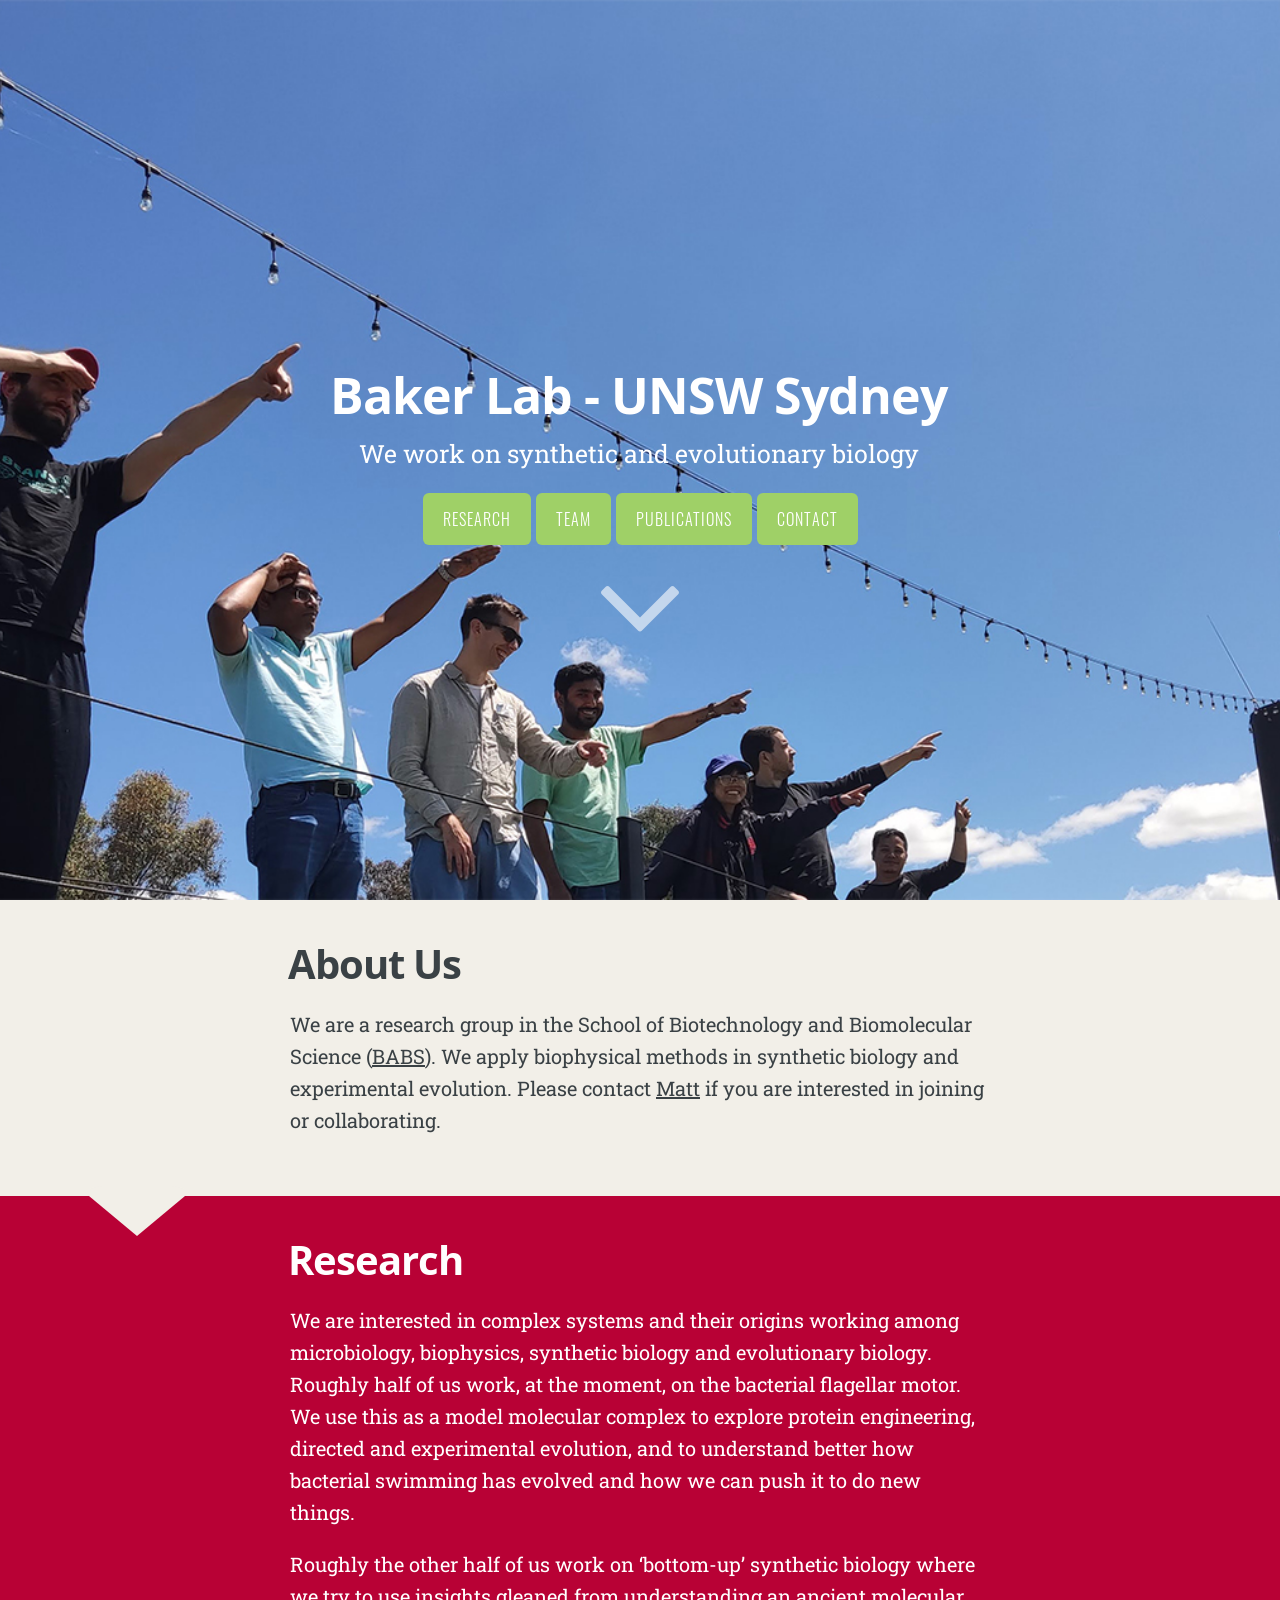
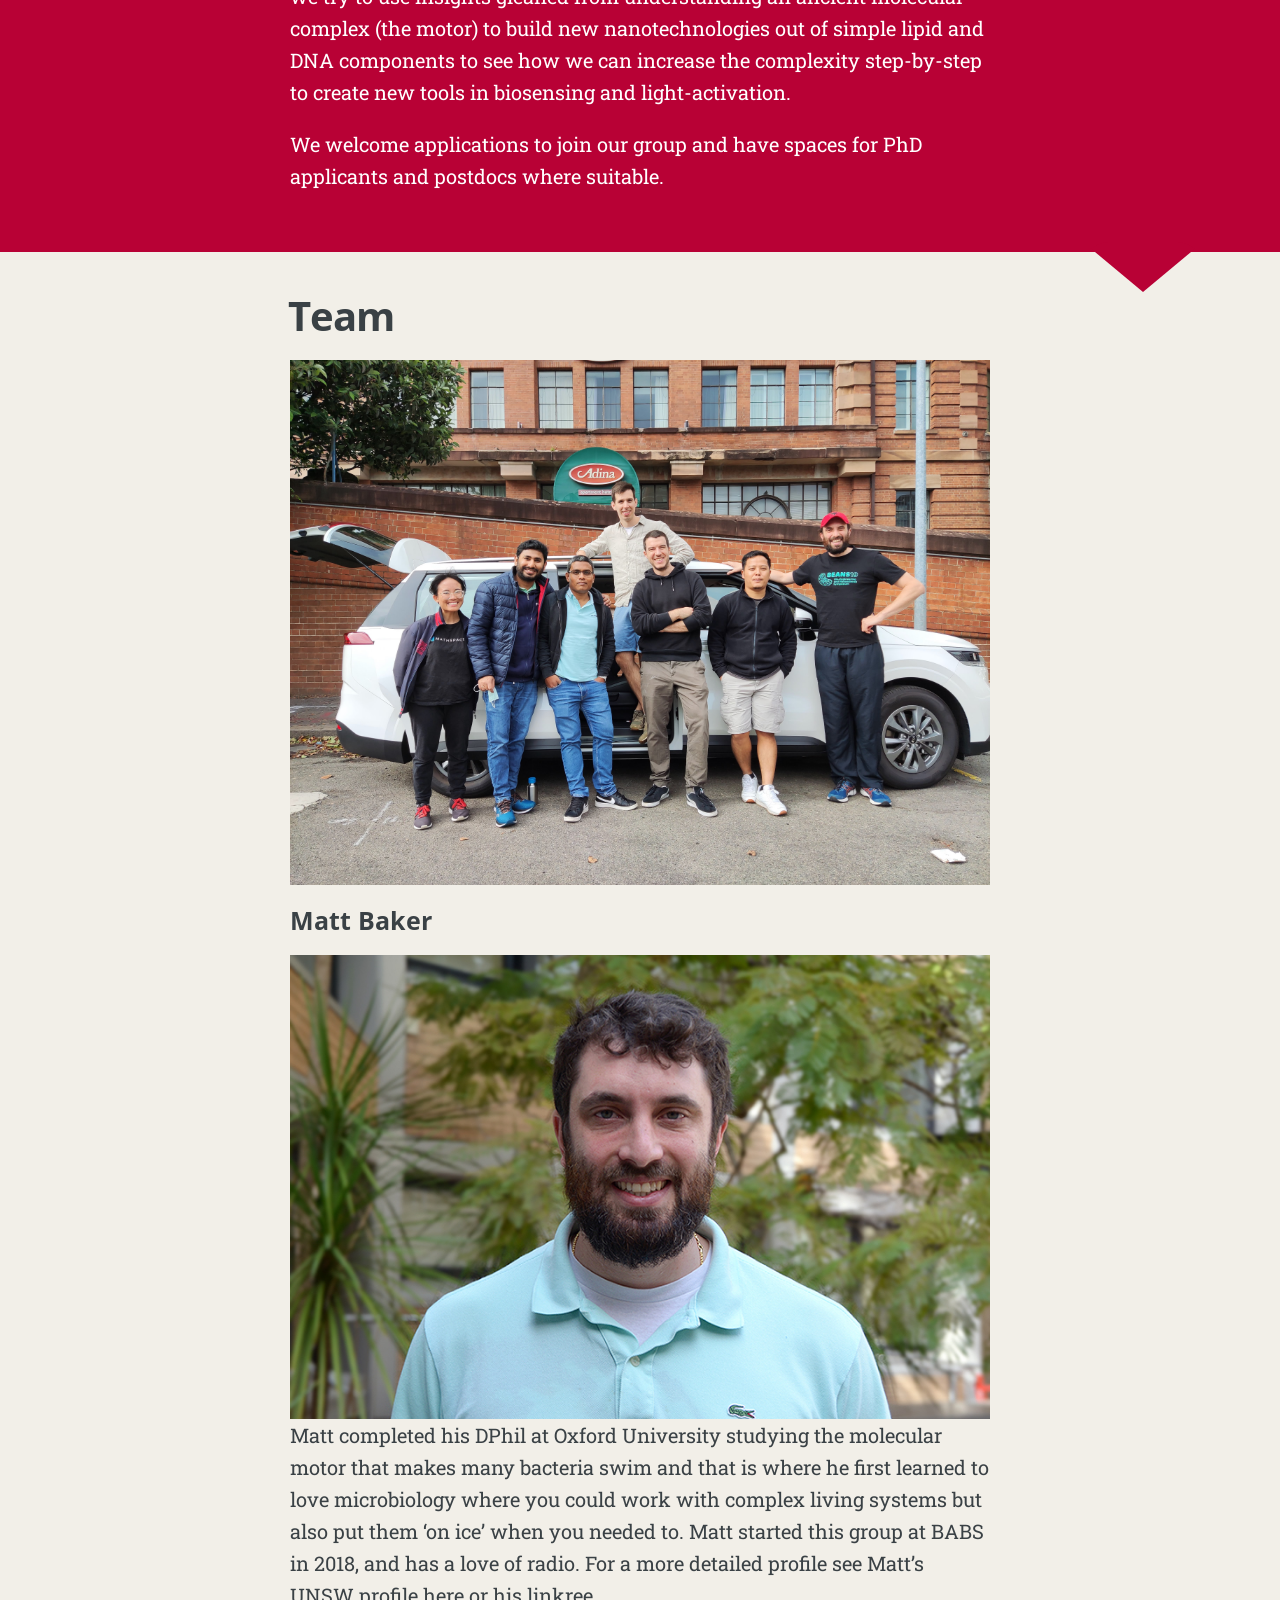
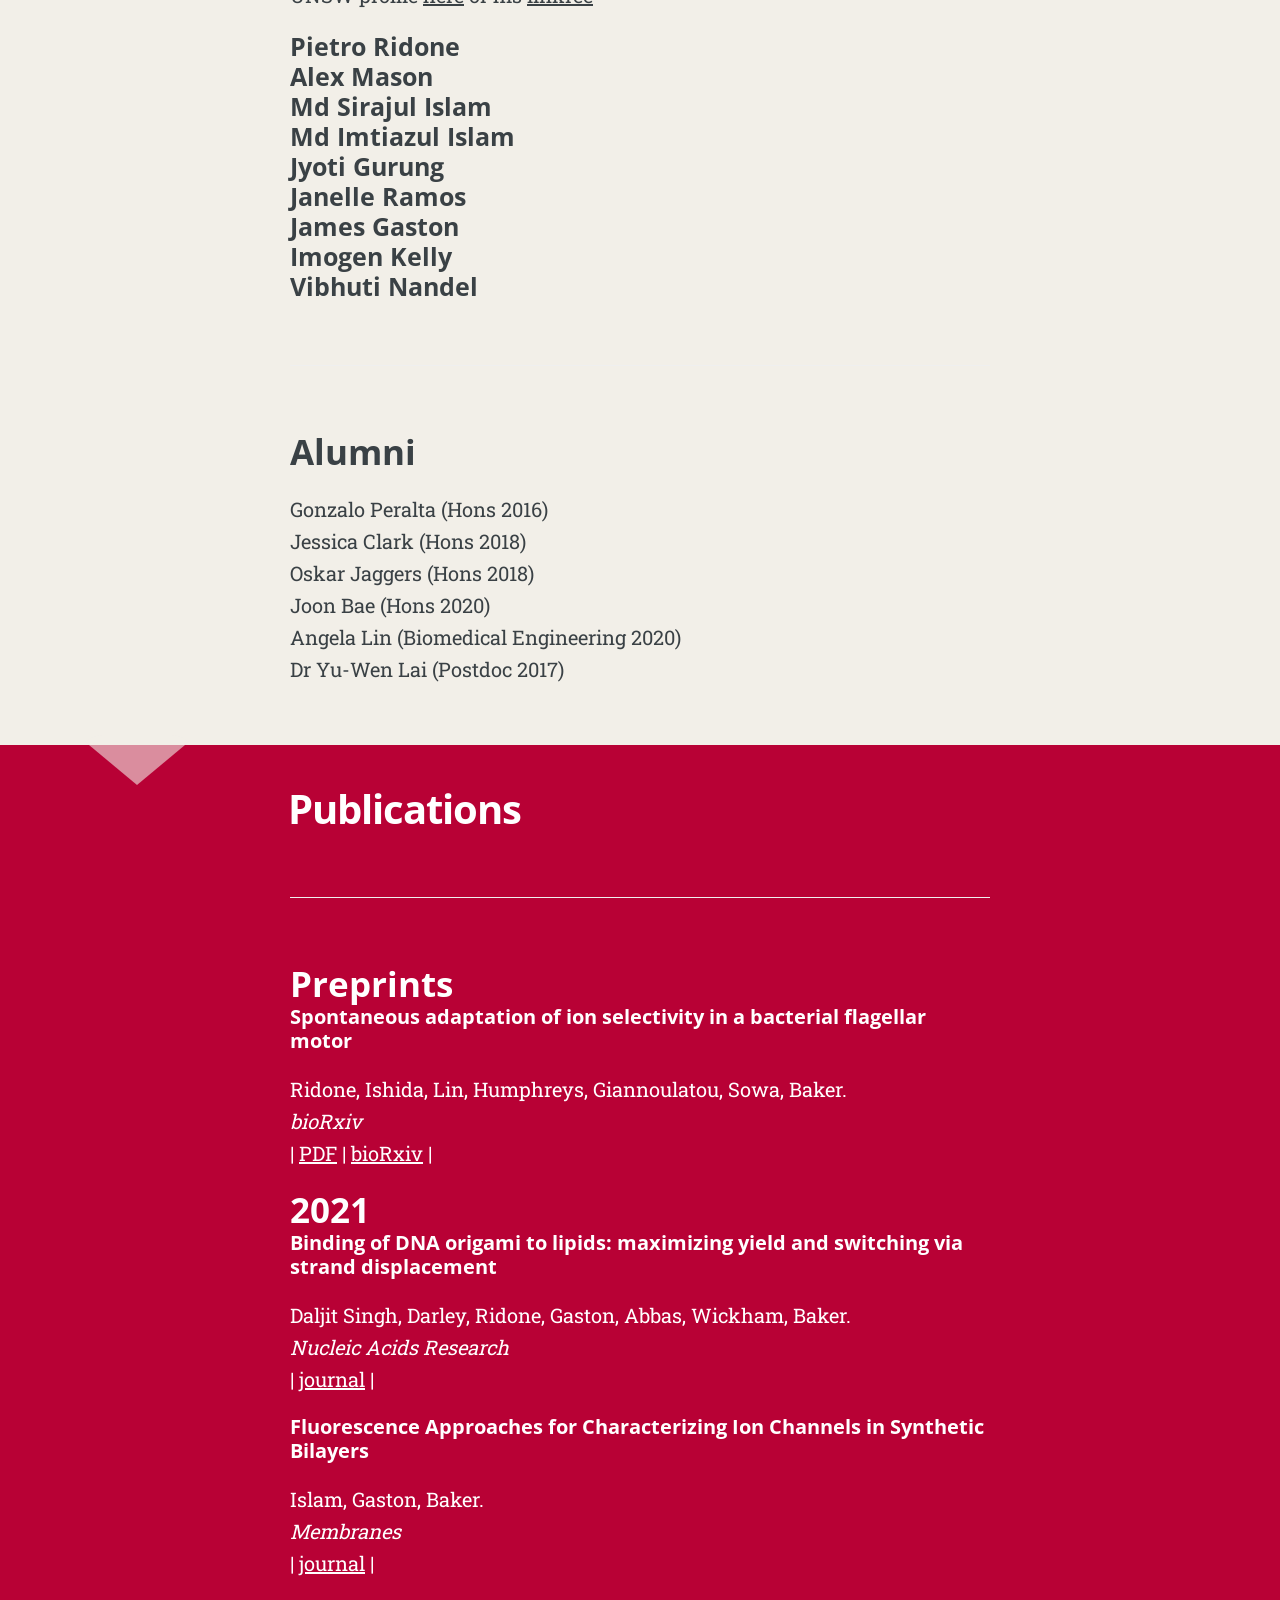
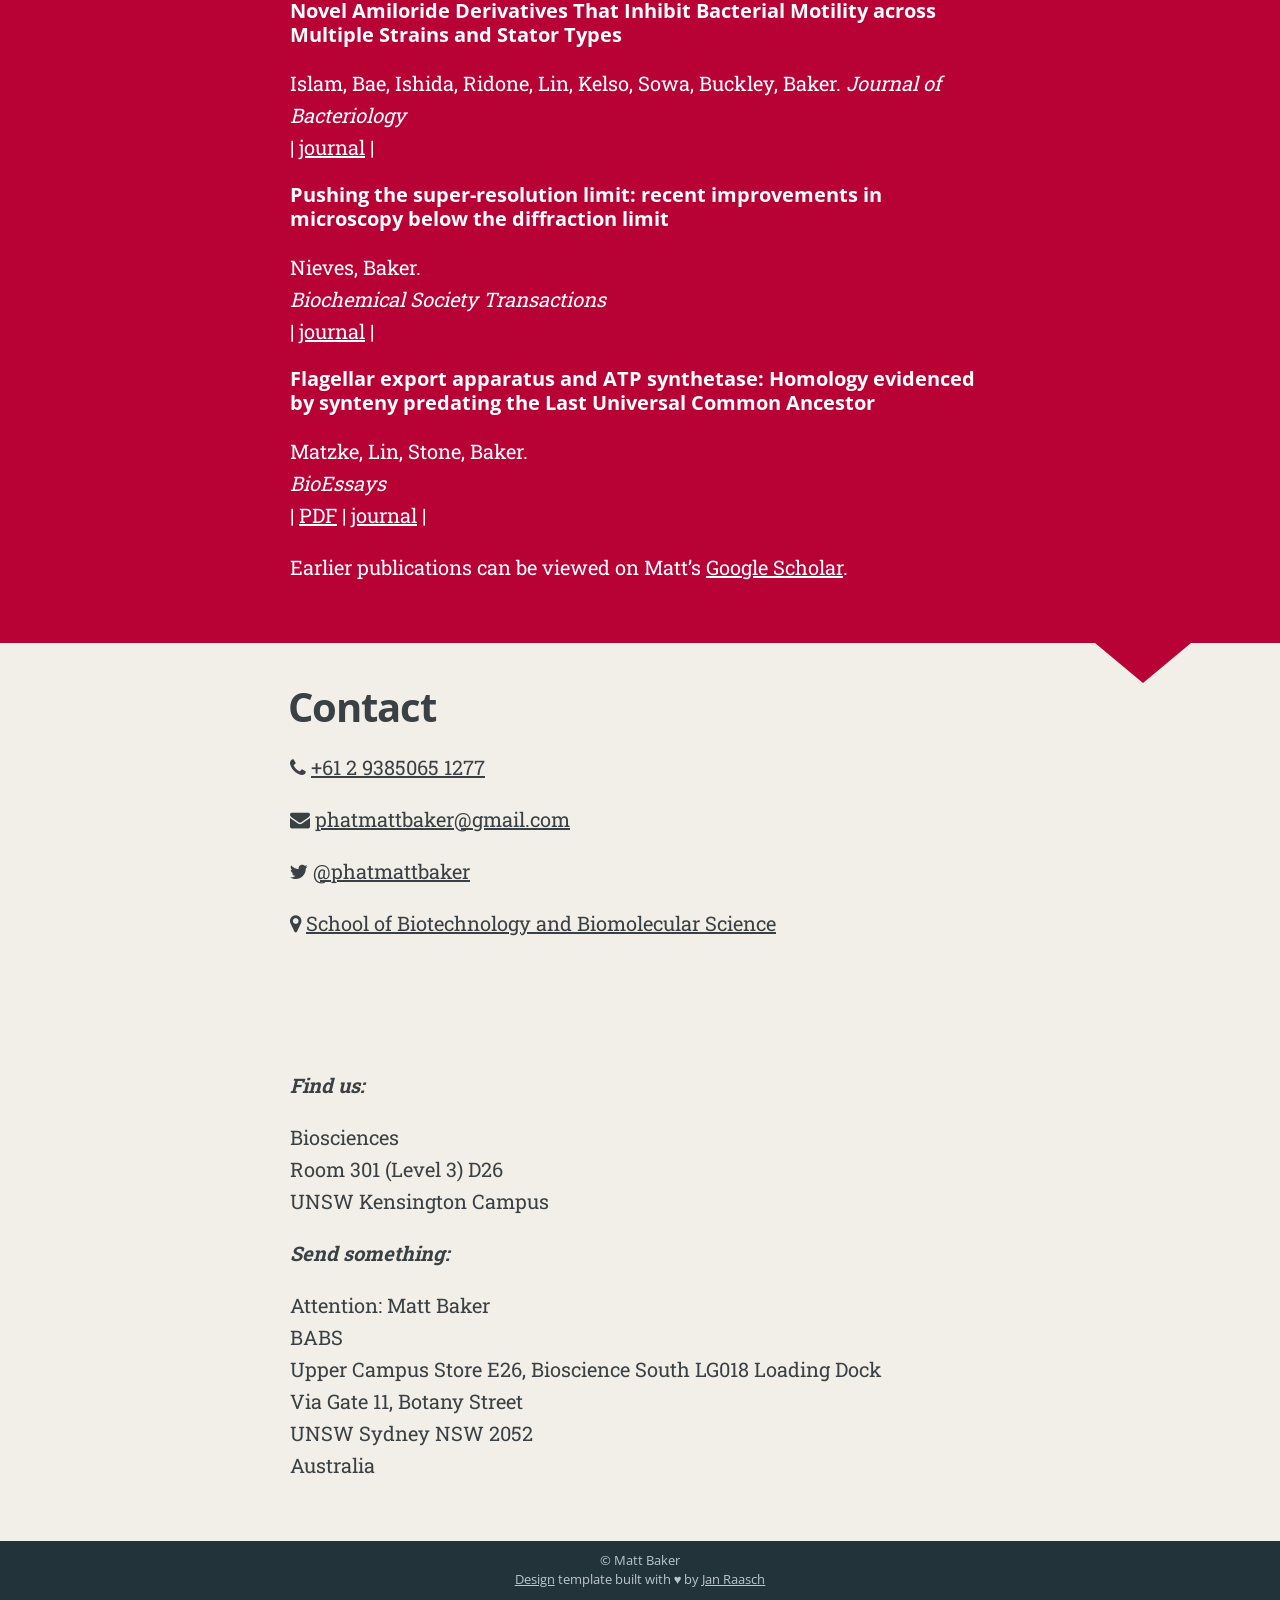
==== index.html @ 30b8bd54 "deploy: 18e038460f7541234cfef007697d7c9eba016253" ====
<!doctype html><html><meta http-equiv=content-type content="text/html" charset=utf-8>
<meta http-equiv=x-ua-compatible content="IE=edge,chrome=1">
<title>Baker Lab at UNSW - Synthetic and Evolutionary Biology</title>
<link rel="shortcut icon" href=https://bakerlabbabs.github.io/images/favicon.png type=image/png>
<meta name=description content="Baker Lab - UNSW">
<meta name=keywords content="flagellar motor synthetic biology evolution lipids DNA nanotechnology">
<meta name=referrer content="no-referrer-when-downgrade">
<meta name=HandheldFriendly content="True">
<meta name=MobileOptimized content="320">
<meta name=viewport content="width=device-width,initial-scale=1">
<link rel=stylesheet href=https://bakerlabbabs.github.io/css/screen.css>
<link rel=stylesheet href=https://bakerlabbabs.github.io/css/fonts.css type=text/css>
<link rel=stylesheet href=https://bakerlabbabs.github.io/fork-awesome/css/fork-awesome.min.css type=text/css>
<meta property="og:title" content>
<meta property="og:description" content="Baker Lab - UNSW">
<meta property="og:type" content="website">
<meta property="og:url" content="https://bakerlabbabs.github.io/"><meta property="og:image" content="https://bakerlabbabs.github.io/images/cover-image.jpg"><meta property="og:site_name" content="Baker Lab - Synthetic and Evolutionary Biology">
<meta name=twitter:card content="summary_large_image">
<meta name=twitter:image content="https://bakerlabbabs.github.io/images/cover-image.jpg">
<meta name=twitter:title content>
<meta name=twitter:description content="Baker Lab - UNSW">
<meta itemprop=name content>
<meta itemprop=description content="Baker Lab - UNSW">
<link rel=apple-touch-icon sizes=180x180 href=https://bakerlabbabs.github.io/images/apple-touch-icon.png>
<link rel=icon type=image/png sizes=32x32 href=https://bakerlabbabs.github.io/images/favicon-32x32.png>
<link rel=icon type=image/png sizes=16x16 href=https://bakerlabbabs.github.io/images/favicon-16x16.png>
<body>
<header id=site-head style=background-image:url(images/team_submarine.jpg)>
<div class=vertical>
<div id=site-head-content class=inner>
<h1 class=blog-title>Baker Lab - UNSW Sydney</h1>
<h2 class=blog-description>We work on synthetic and evolutionary biology</h2>
<a class="btn site-menu" data-title-anchor=research>Research</a>
<a class="btn site-menu" data-title-anchor=team>Team</a>
<a class="btn site-menu" data-title-anchor=publications>Publications</a>
<a class="btn site-menu" data-title-anchor=contact>Contact</a>
<i id=header-arrow class="fa fa-angle-down"></i>
</div>
</div>
</header>
<main class=content role=main>
<div class=fixed-nav>
</div>
<div class=post-holder>
<article id=about-us class="post first">
<header class=post-header>
<h2 class=post-title>About Us</h2>
</header>
<section class=post-content>
<p>We are a research group in the School of Biotechnology and Biomolecular Science (<a href=https://www.babs.unsw.edu.au/>BABS</a>). We apply biophysical methods in synthetic biology and experimental evolution. Please contact <a href=https://www.babs.unsw.edu.au/matthew-baker>Matt</a> if you are interested in joining or collaborating.</p>
</section>
</article>
<div class=post-after></div>
</div>
<div class=post-holder>
<article id=research class=post>
<header class=post-header>
<h2 class=post-title>Research</h2>
</header>
<section class=post-content>
<p>We are interested in complex systems and their origins working among microbiology, biophysics, synthetic biology and evolutionary biology. Roughly half of us work, at the moment, on the bacterial flagellar motor. We use this as a model molecular complex to explore protein engineering, directed and experimental evolution, and to understand better how bacterial swimming has evolved and how we can push it to do new things.</p>
<p>Roughly the other half of us work on &lsquo;bottom-up&rsquo; synthetic biology where we try to use insights gleaned from understanding an ancient molecular complex (the motor) to build new nanotechnologies out of simple lipid and DNA components to see how we can increase the complexity step-by-step to create new tools in biosensing and light-activation.</p>
<p>We welcome applications to join our group and have spaces for PhD applicants and postdocs where suitable.</p>
</section>
</article>
<div class=post-after></div>
</div>
<div class=post-holder>
<article id=team class=post>
<header class=post-header>
<h2 class=post-title>Team</h2>
</header>
<section class=post-content>
<p><img src=images/teamCar.jpg alt="Baker Lab"></p>
<h5 id=matt-baker>Matt Baker</h5>
<p><img src=images/MattWide.jpg alt=MattHead>
Matt completed his DPhil at Oxford University studying the molecular motor that makes many bacteria swim and that is where he first learned to love microbiology where you could work with complex living systems but also put them &lsquo;on ice&rsquo; when you needed to. Matt started this group at BABS in 2018, and has a love of radio. For a more detailed profile see Matt&rsquo;s UNSW profile <a href=https://research.unsw.edu.au/projects/baker-lab-force-generation-and-sensing-biology>here</a> or his <a href=http://linktr.ee/phatmattbaker>linkree</a></p>
<h5 id=pietro-ridone>Pietro Ridone</h5>
<h5 id=alex-mason>Alex Mason</h5>
<h5 id=md-sirajul-islam>Md Sirajul Islam</h5>
<h5 id=md-imtiazul-islam>Md Imtiazul Islam</h5>
<h5 id=jyoti-gurung>Jyoti Gurung</h5>
<h5 id=janelle-ramos>Janelle Ramos</h5>
<h5 id=james-gaston>James Gaston</h5>
<h5 id=imogen-kelly>Imogen Kelly</h5>
<h5 id=vibhuti-nandel>Vibhuti Nandel</h5>
<hr>
<h3 id=alumni>Alumni</h3>
<p>Gonzalo Peralta (Hons 2016)<br>
Jessica Clark (Hons 2018)<br>
Oskar Jaggers (Hons 2018)<br>
Joon Bae (Hons 2020)<br>
Angela Lin (Biomedical Engineering 2020)<br>
Dr Yu-Wen Lai (Postdoc 2017)</p>
</section>
</article>
<div class=post-after></div>
</div>
<div class=post-holder>
<article id=publications class=post>
<header class=post-header>
<h2 class=post-title>Publications</h2>
</header>
<section class=post-content>
<hr>
<h3 id=preprints>Preprints</h3>
<h6 id=spontaneous-adaptation-of-ion-selectivity-in-a-bacterial-flagellar-motor>Spontaneous adaptation of ion selectivity in a bacterial flagellar motor</h6>
<p>Ridone, Ishida, Lin, Humphreys, Giannoulatou, Sowa, Baker.<br>
<em>bioRxiv</em><br>
| <a href=https://www.biorxiv.org/content/10.1101/2021.01.26.427765v3.full.pdf>PDF</a>
| <a href=https://www.biorxiv.org/content/10.1101/2021.01.26.427765v3>bioRxiv</a> |</p>
<h3 id=2021>2021</h3>
<h6 id=binding-of-dna-origami-to-lipids-maximizing-yield-and-switching-via-strand-displacement>Binding of DNA origami to lipids: maximizing yield and switching via strand displacement</h6>
<p>Daljit Singh, Darley, Ridone, Gaston, Abbas, Wickham, Baker.<br>
<em>Nucleic Acids Research</em><br>
| <a href="https://academic.oup.com/nar/article/49/19/10835/6382389?login=true">journal</a> |</p>
<h6 id=fluorescence-approaches-for-characterizing-ion-channels-in-synthetic-bilayers>Fluorescence Approaches for Characterizing Ion Channels in Synthetic Bilayers</h6>
<p>Islam, Gaston, Baker.<br>
<em>Membranes</em><br>
| <a href=https://www.mdpi.com/2077-0375/11/11/857>journal</a> |</p>
<h6 id=novel-amiloride-derivatives-that-inhibit-bacterial-motility-across-multiple-strains-and-stator-types>Novel Amiloride Derivatives That Inhibit Bacterial Motility across Multiple Strains and Stator Types</h6>
<p>Islam, Bae, Ishida, Ridone, Lin, Kelso, Sowa, Buckley, Baker.
<em>Journal of Bacteriology</em><br>
| <a href="https://journals.asm.org/doi/10.1128/JB.00367-21?url_ver=Z39.88-2003&rfr_id=ori:rid:crossref.org&rfr_dat=cr_pub%20%200pubmed">journal</a> |</p>
<h6 id=pushing-the-super-resolution-limit-recent-improvements-in-microscopy-below-the-diffraction-limit>Pushing the super-resolution limit: recent improvements in microscopy below the diffraction limit</h6>
<p>Nieves, Baker.<br>
<em>Biochemical Society Transactions</em><br>
| <a href=https://portlandpress.com/biochemsoctrans/article-abstract/49/1/431/227879/Pushing-the-super-resolution-limit-recent>journal</a> |</p>
<h6 id=flagellar-export-apparatus-and-atp-synthetase-homology-evidenced-by-synteny-predating-the-last-universal-common-ancestor>Flagellar export apparatus and ATP synthetase: Homology evidenced by synteny predating the Last Universal Common Ancestor</h6>
<p>Matzke, Lin, Stone, Baker.<br>
<em>BioEssays</em><br>
| <a href=https://onlinelibrary.wiley.com/doi/epdf/10.1002/bies.202100004>PDF</a>
| <a href=https://onlinelibrary.wiley.com/doi/abs/10.1002/bies.202100004>journal</a> |</p>
<p>Earlier publications can be viewed on Matt&rsquo;s <a href="https://scholar.google.com.au/citations?hl=en&user=CAkKpjwAAAAJ&view_op=list_works&sortby=pubdate">Google Scholar</a>.</p>
</section>
</article>
<div class=post-after></div>
</div>
<div class=post-holder>
<article id=contact class="post last">
<header class=post-header>
<h2 class=post-title>Contact</h2>
</header>
<section class=post-content>
<p><i class="fa fa-phone"></i> <a href=tel:+61293851277>+61 2 9385065 1277</a></p>
<p><i class="fa fa-envelope"></i> <a href=mailto:phatmattbaker@gmail.com>phatmattbaker@gmail.com</a></p>
<p><i class="fa fa-twitter"></i> <a href=http://twitter.com/phatmattbaker>@phatmattbaker</a></p>
<p><i class="fa fa-map-marker"></i> <a href=https://goo.gl/maps/Qf2nHMhd3SW6QnVq5>School of Biotechnology and Biomolecular Science</a></p>
<hr>
<p><em><strong>Find us:</strong></em></p>
<p>Biosciences<br>
Room 301 (Level 3) D26<br>
UNSW Kensington Campus</p>
<p><em><strong>Send something:</strong></em></p>
<p>Attention: Matt Baker<br>
BABS<br>
Upper Campus Store E26, Bioscience South
LG018 Loading Dock<br>
Via Gate 11, Botany Street<br>
UNSW Sydney NSW 2052<br>
Australia</p>
</section>
</article>
<div class=post-after></div>
</div>
</main>
<footer class=site-footer>
<div class=inner>
<section class=copyright>© Matt Baker</section>
<section></section>
<section>
<a href=https://themes.gohugo.io/hugo-scroll/>Design</a> template
built with ♥️ by
<a href=https://www.janraasch.com title="Jan Raasch">Jan Raasch</a>
</section>
</div>
</footer>
<script type=text/javascript src=https://bakerlabbabs.github.io/js/jquery-1.11.3.min.js></script>
<script type=text/javascript src=https://bakerlabbabs.github.io/js/icons.js></script>
<script type=text/javascript src=https://bakerlabbabs.github.io/js/index.js></script>
</body>
</html>
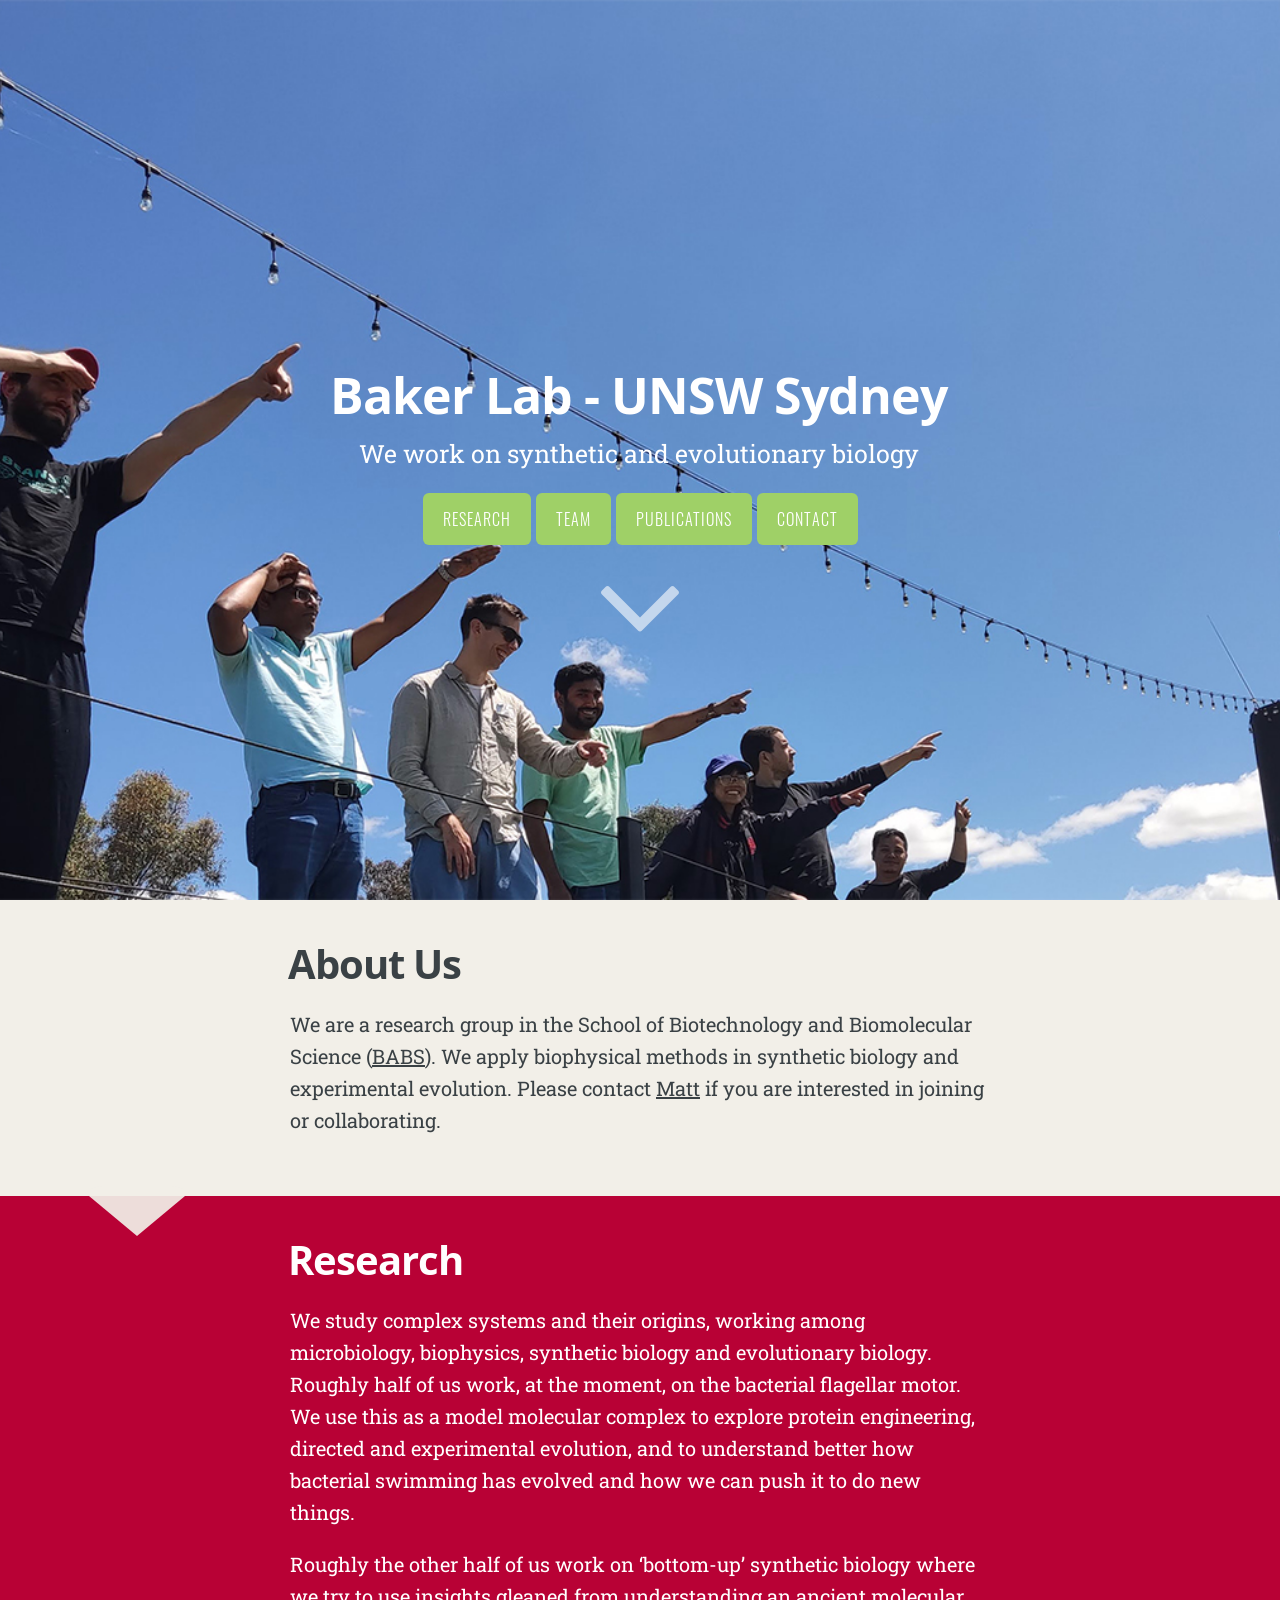
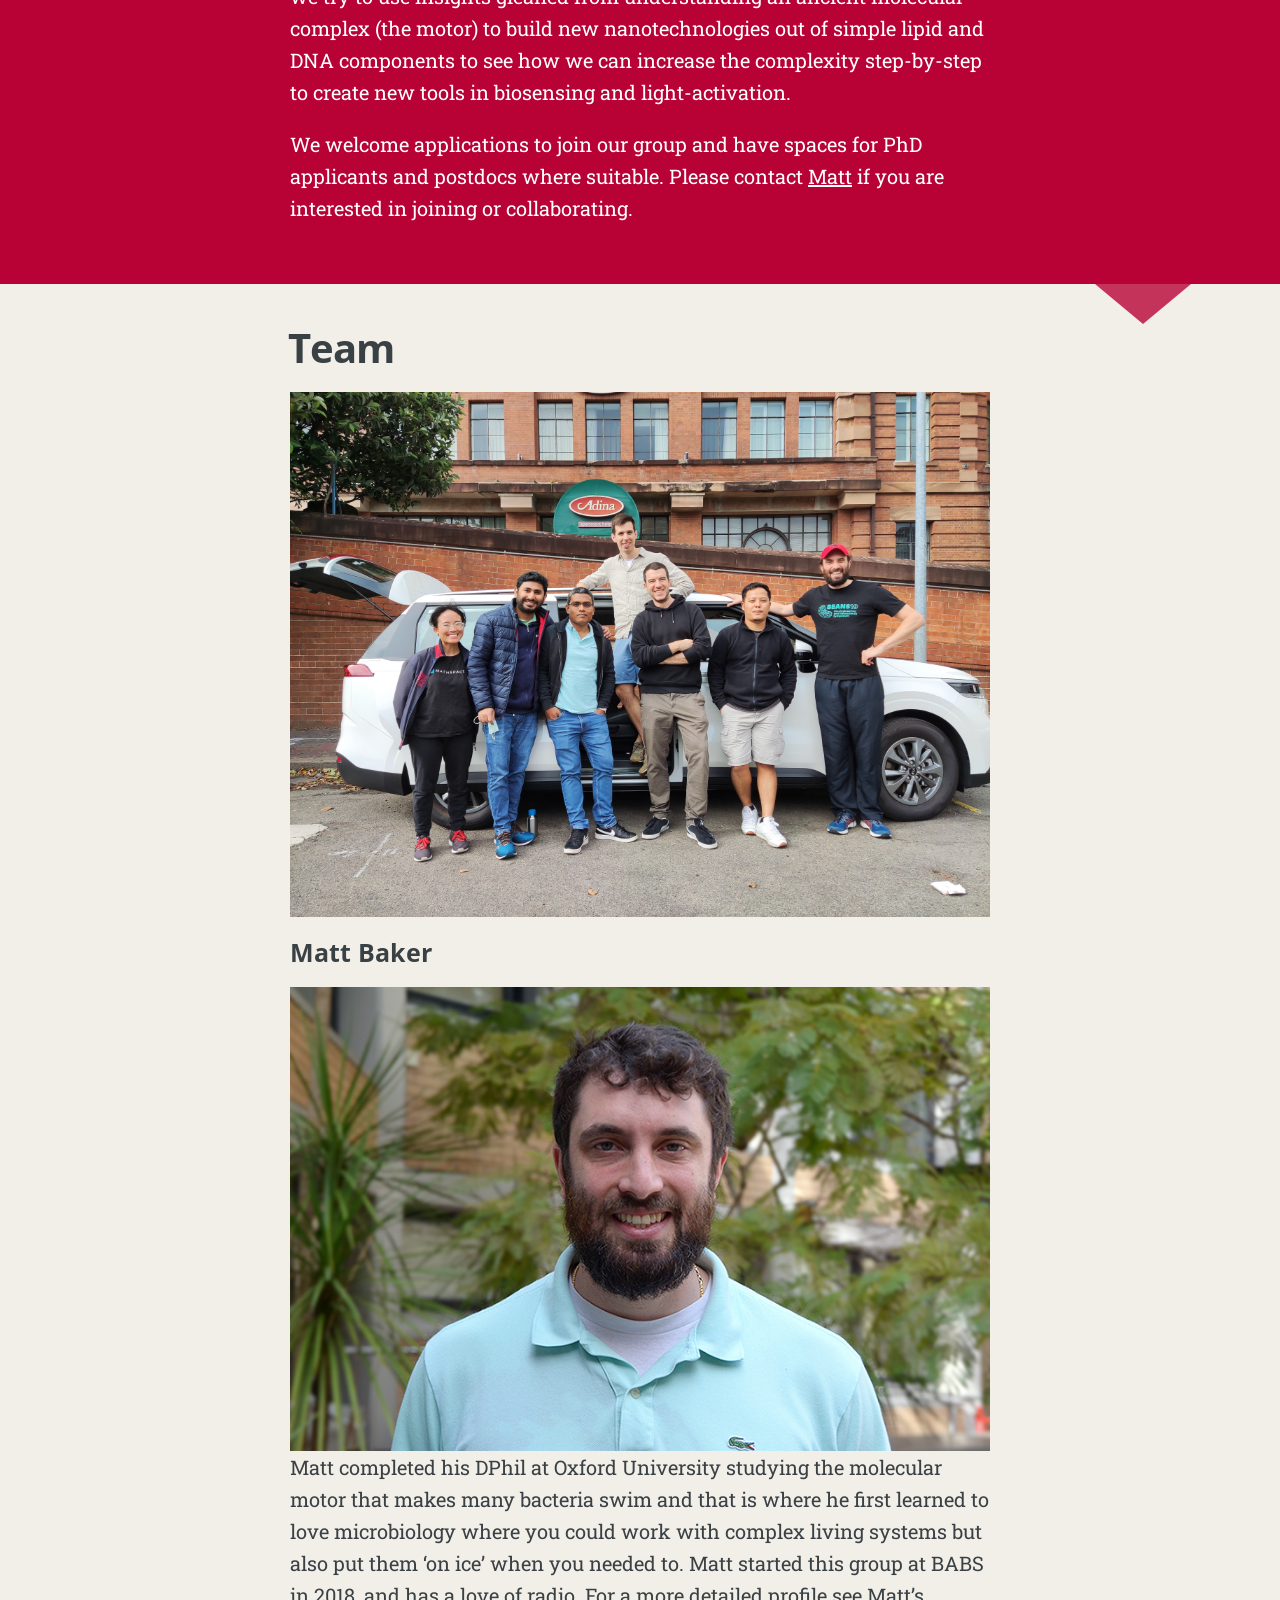
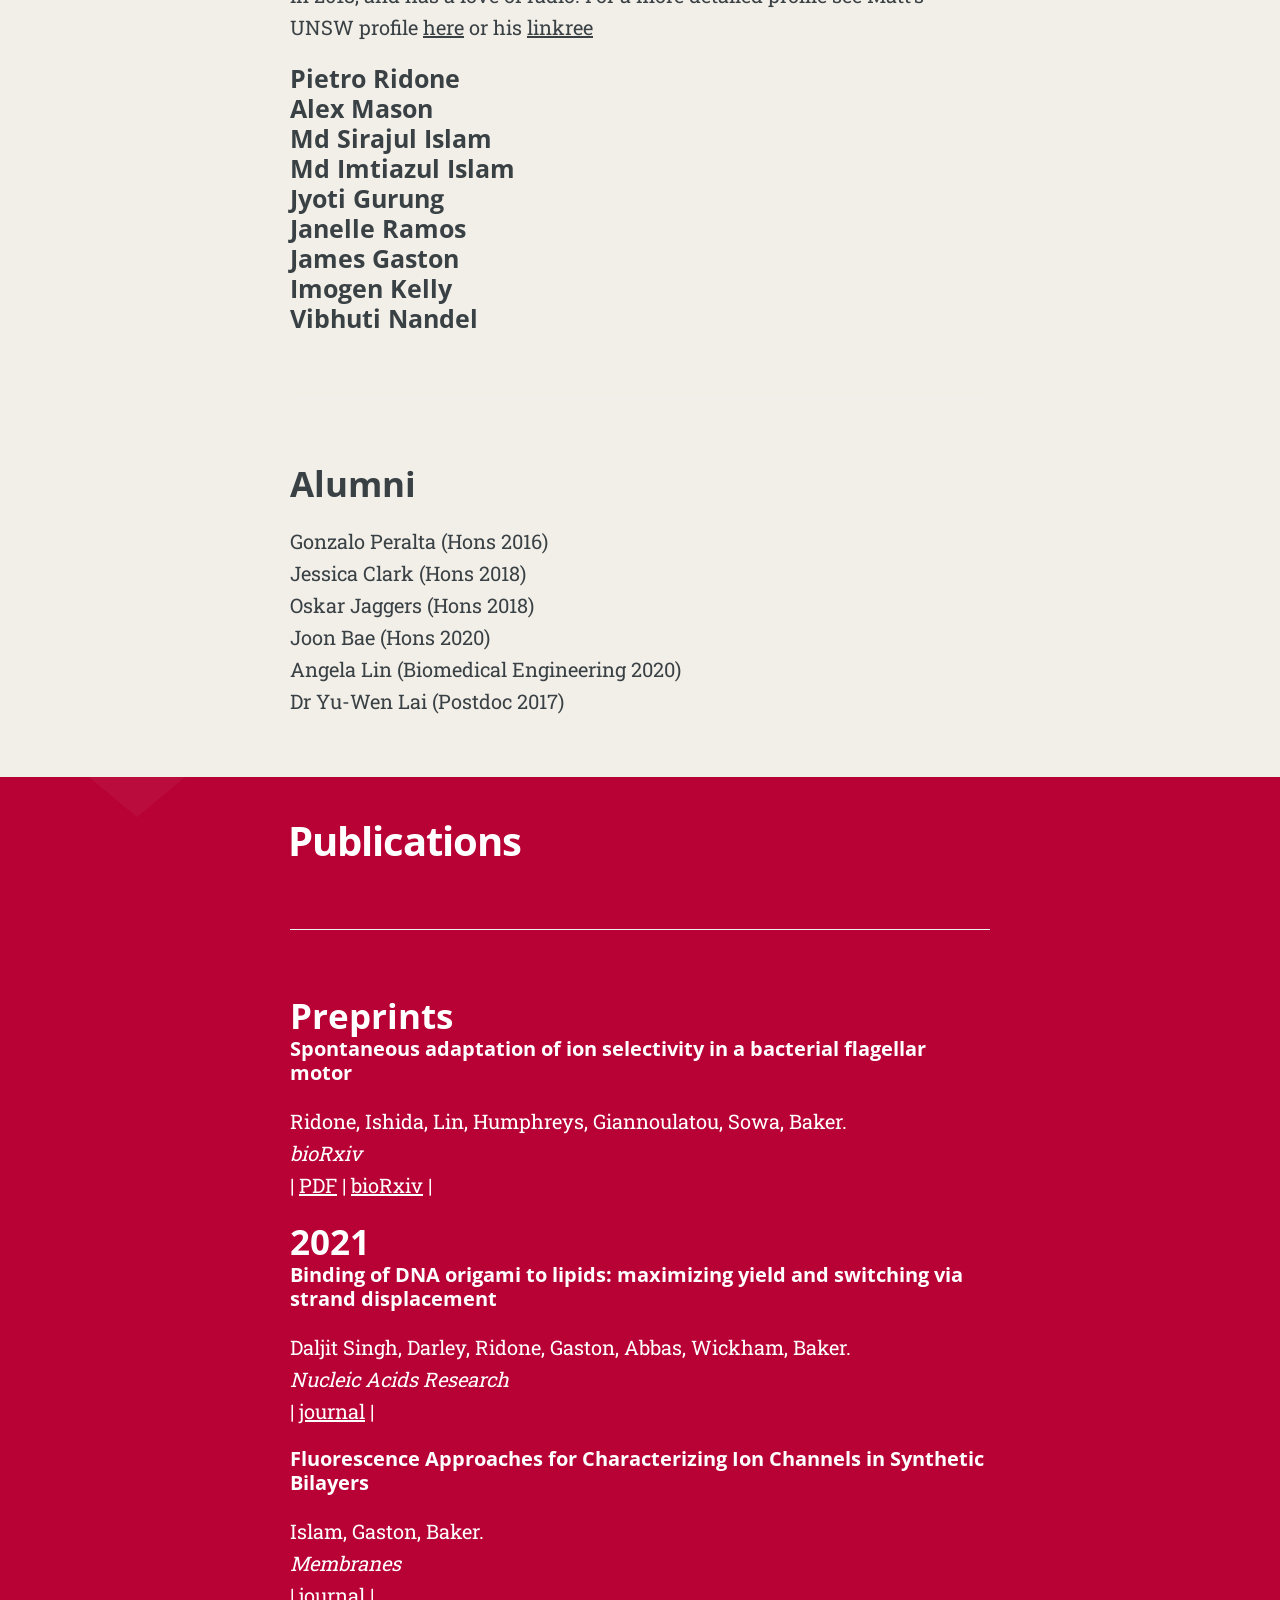
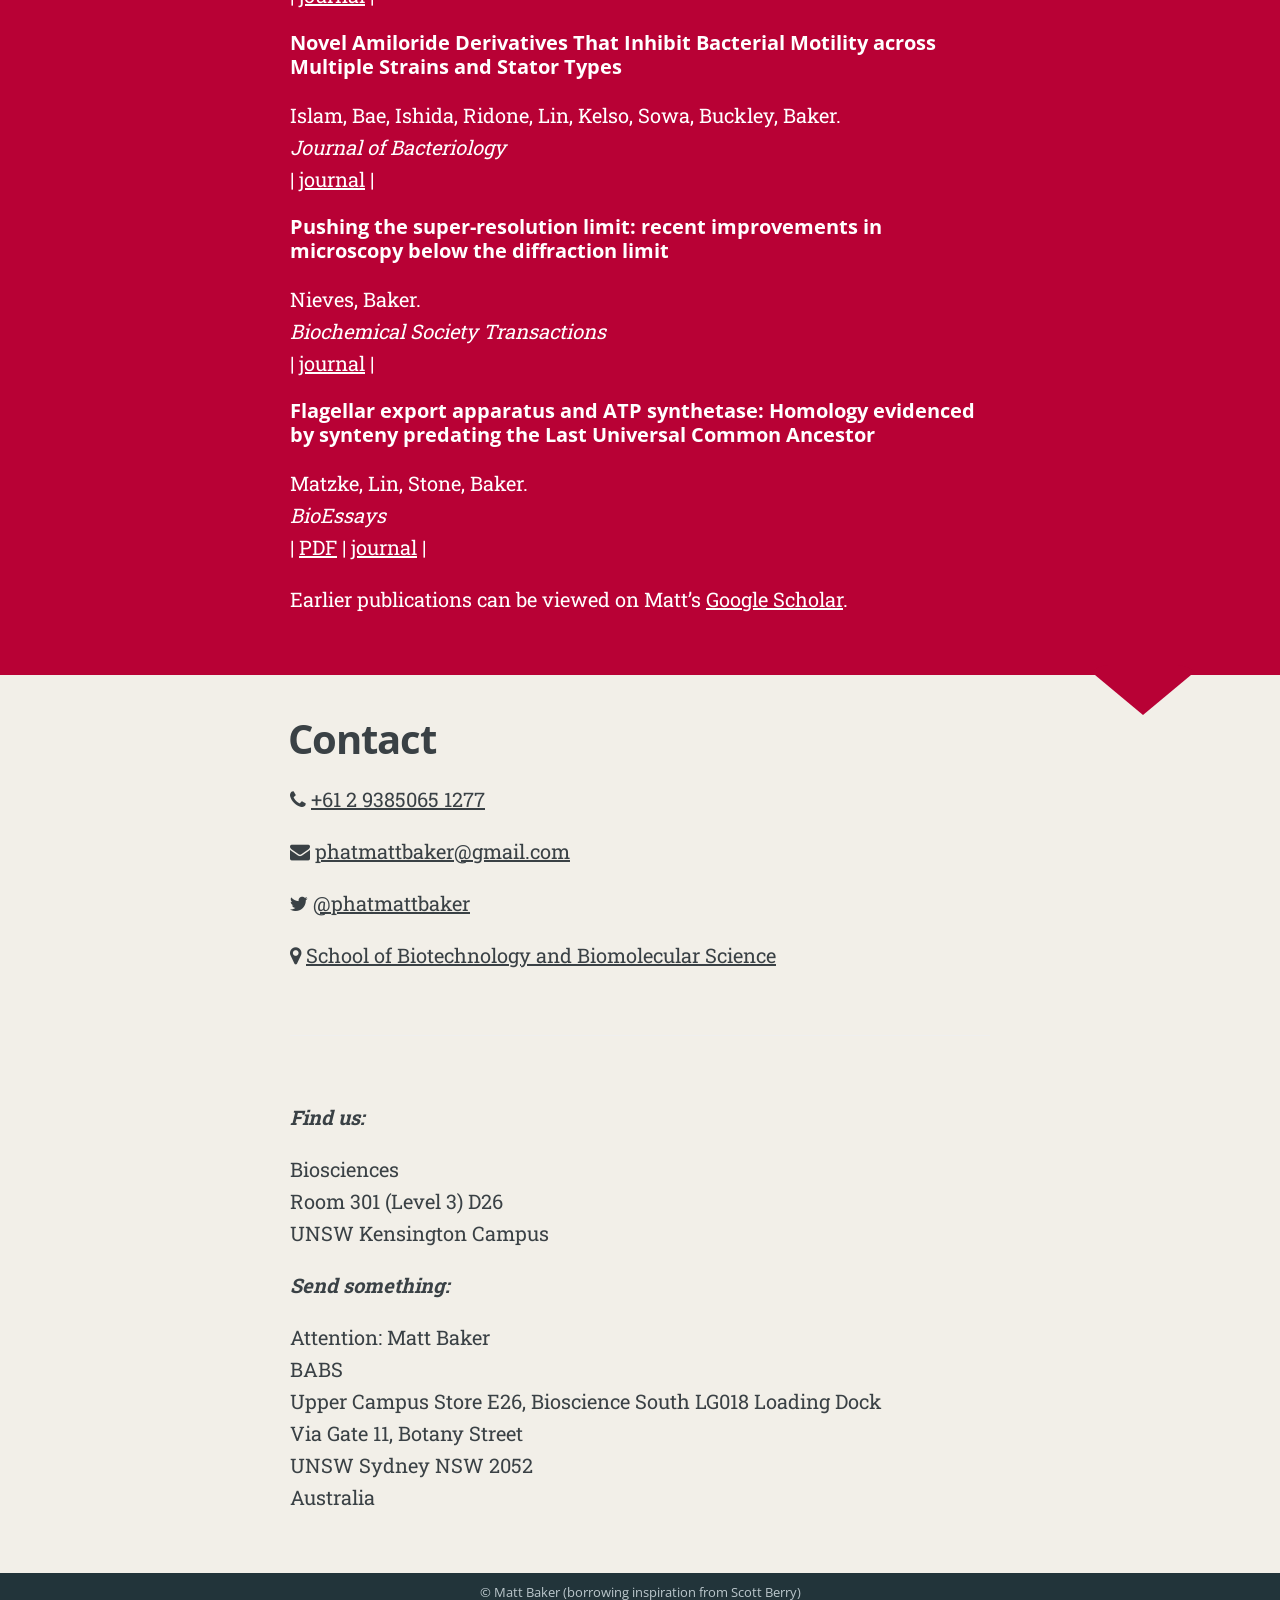
==== commit 0a304191: "deploy: 234002aa1f3e8da38a35631cb9c80bbd36e5f3b5" ====
--- a/index.html
+++ b/index.html
@@ -58,9 +58,9 @@
 <h2 class=post-title>Research</h2>
 </header>
 <section class=post-content>
-<p>We are interested in complex systems and their origins working among microbiology, biophysics, synthetic biology and evolutionary biology. Roughly half of us work, at the moment, on the bacterial flagellar motor. We use this as a model molecular complex to explore protein engineering, directed and experimental evolution, and to understand better how bacterial swimming has evolved and how we can push it to do new things.</p>
+<p>We study complex systems and their origins, working among microbiology, biophysics, synthetic biology and evolutionary biology. Roughly half of us work, at the moment, on the bacterial flagellar motor. We use this as a model molecular complex to explore protein engineering, directed and experimental evolution, and to understand better how bacterial swimming has evolved and how we can push it to do new things.</p>
 <p>Roughly the other half of us work on &lsquo;bottom-up&rsquo; synthetic biology where we try to use insights gleaned from understanding an ancient molecular complex (the motor) to build new nanotechnologies out of simple lipid and DNA components to see how we can increase the complexity step-by-step to create new tools in biosensing and light-activation.</p>
-<p>We welcome applications to join our group and have spaces for PhD applicants and postdocs where suitable.</p>
+<p>We welcome applications to join our group and have spaces for PhD applicants and postdocs where suitable. Please contact <a href=https://www.babs.unsw.edu.au/matthew-baker>Matt</a> if you are interested in joining or collaborating.</p>
 </section>
 </article>
 <div class=post-after></div>
@@ -119,7 +119,7 @@
 <em>Membranes</em><br>
 | <a href=https://www.mdpi.com/2077-0375/11/11/857>journal</a> |</p>
 <h6 id=novel-amiloride-derivatives-that-inhibit-bacterial-motility-across-multiple-strains-and-stator-types>Novel Amiloride Derivatives That Inhibit Bacterial Motility across Multiple Strains and Stator Types</h6>
-<p>Islam, Bae, Ishida, Ridone, Lin, Kelso, Sowa, Buckley, Baker.
+<p>Islam, Bae, Ishida, Ridone, Lin, Kelso, Sowa, Buckley, Baker.<br>
 <em>Journal of Bacteriology</em><br>
 | <a href="https://journals.asm.org/doi/10.1128/JB.00367-21?url_ver=Z39.88-2003&rfr_id=ori:rid:crossref.org&rfr_dat=cr_pub%20%200pubmed">journal</a> |</p>
 <h6 id=pushing-the-super-resolution-limit-recent-improvements-in-microscopy-below-the-diffraction-limit>Pushing the super-resolution limit: recent improvements in microscopy below the diffraction limit</h6>
@@ -166,7 +166,7 @@
 </main>
 <footer class=site-footer>
 <div class=inner>
-<section class=copyright>© Matt Baker</section>
+<section class=copyright>© Matt Baker (borrowing inspiration from Scott Berry)</section>
 <section></section>
 <section>
 <a href=https://themes.gohugo.io/hugo-scroll/>Design</a> template
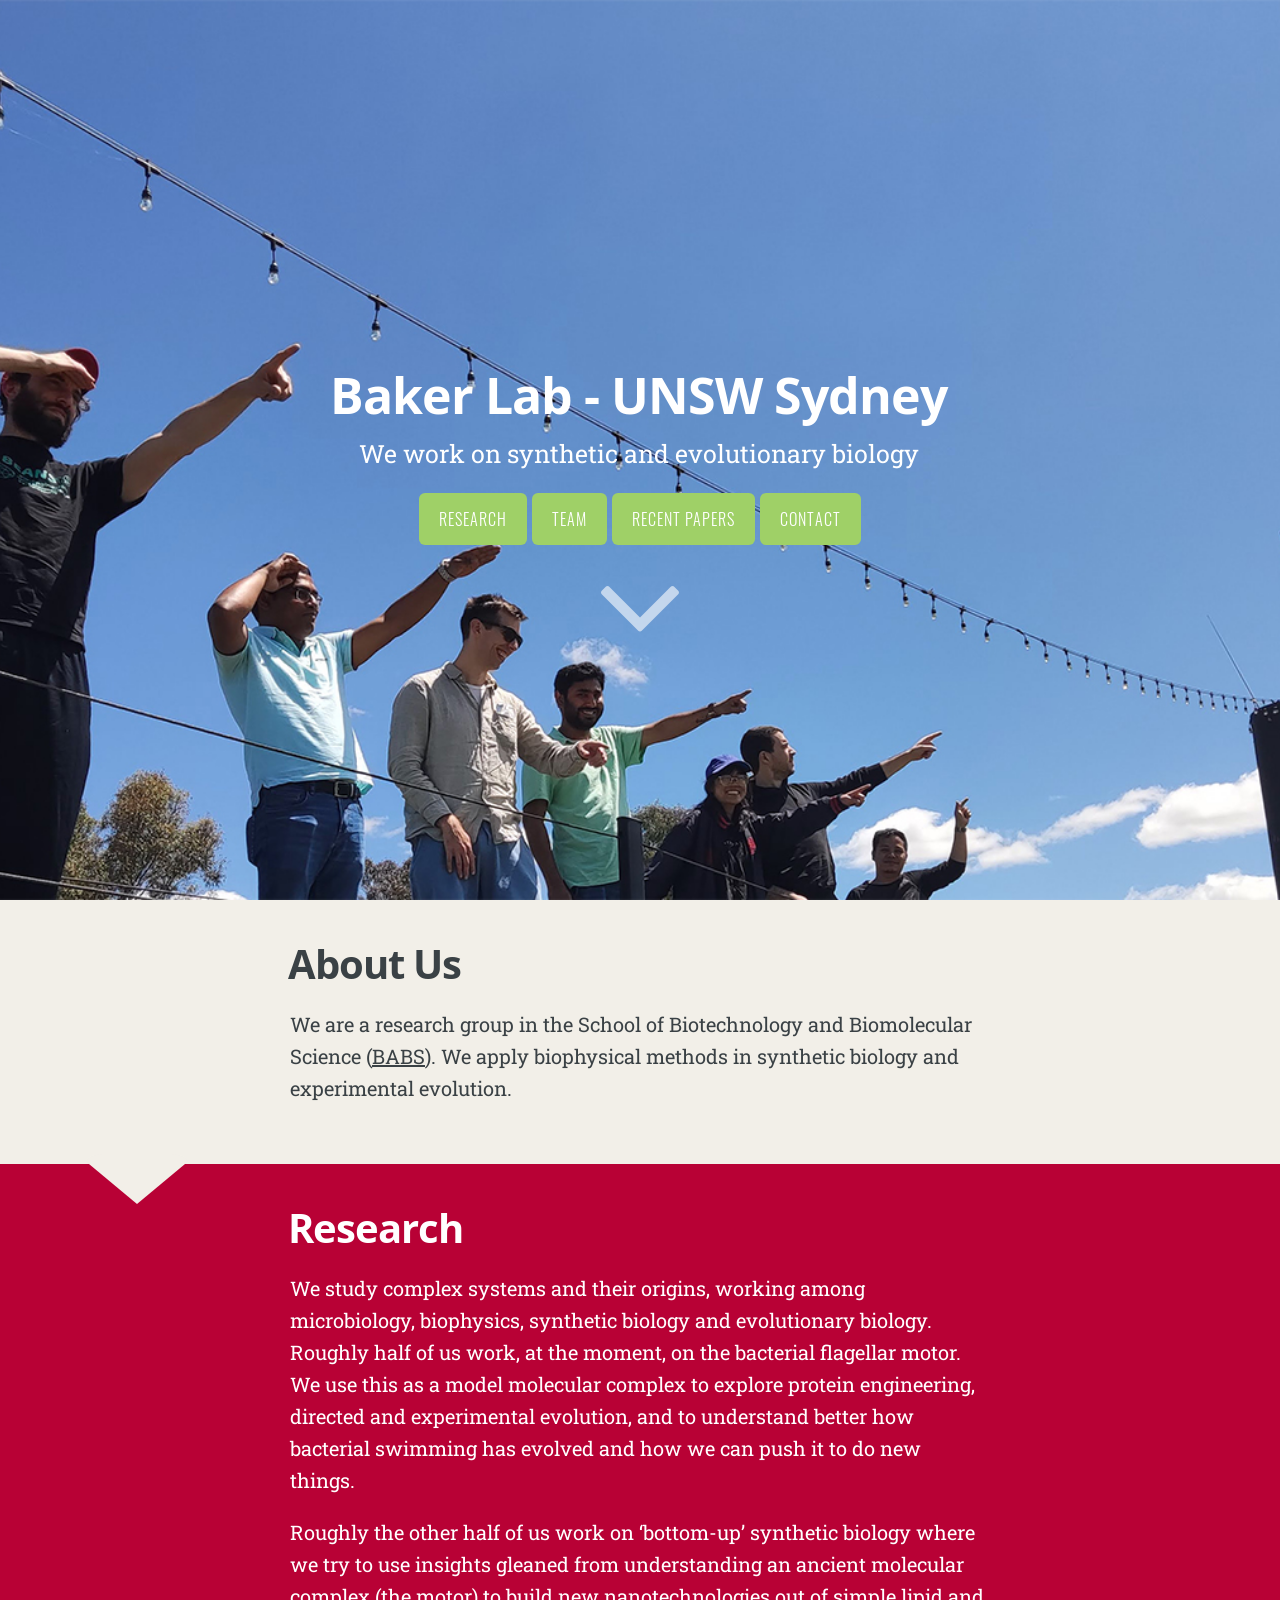
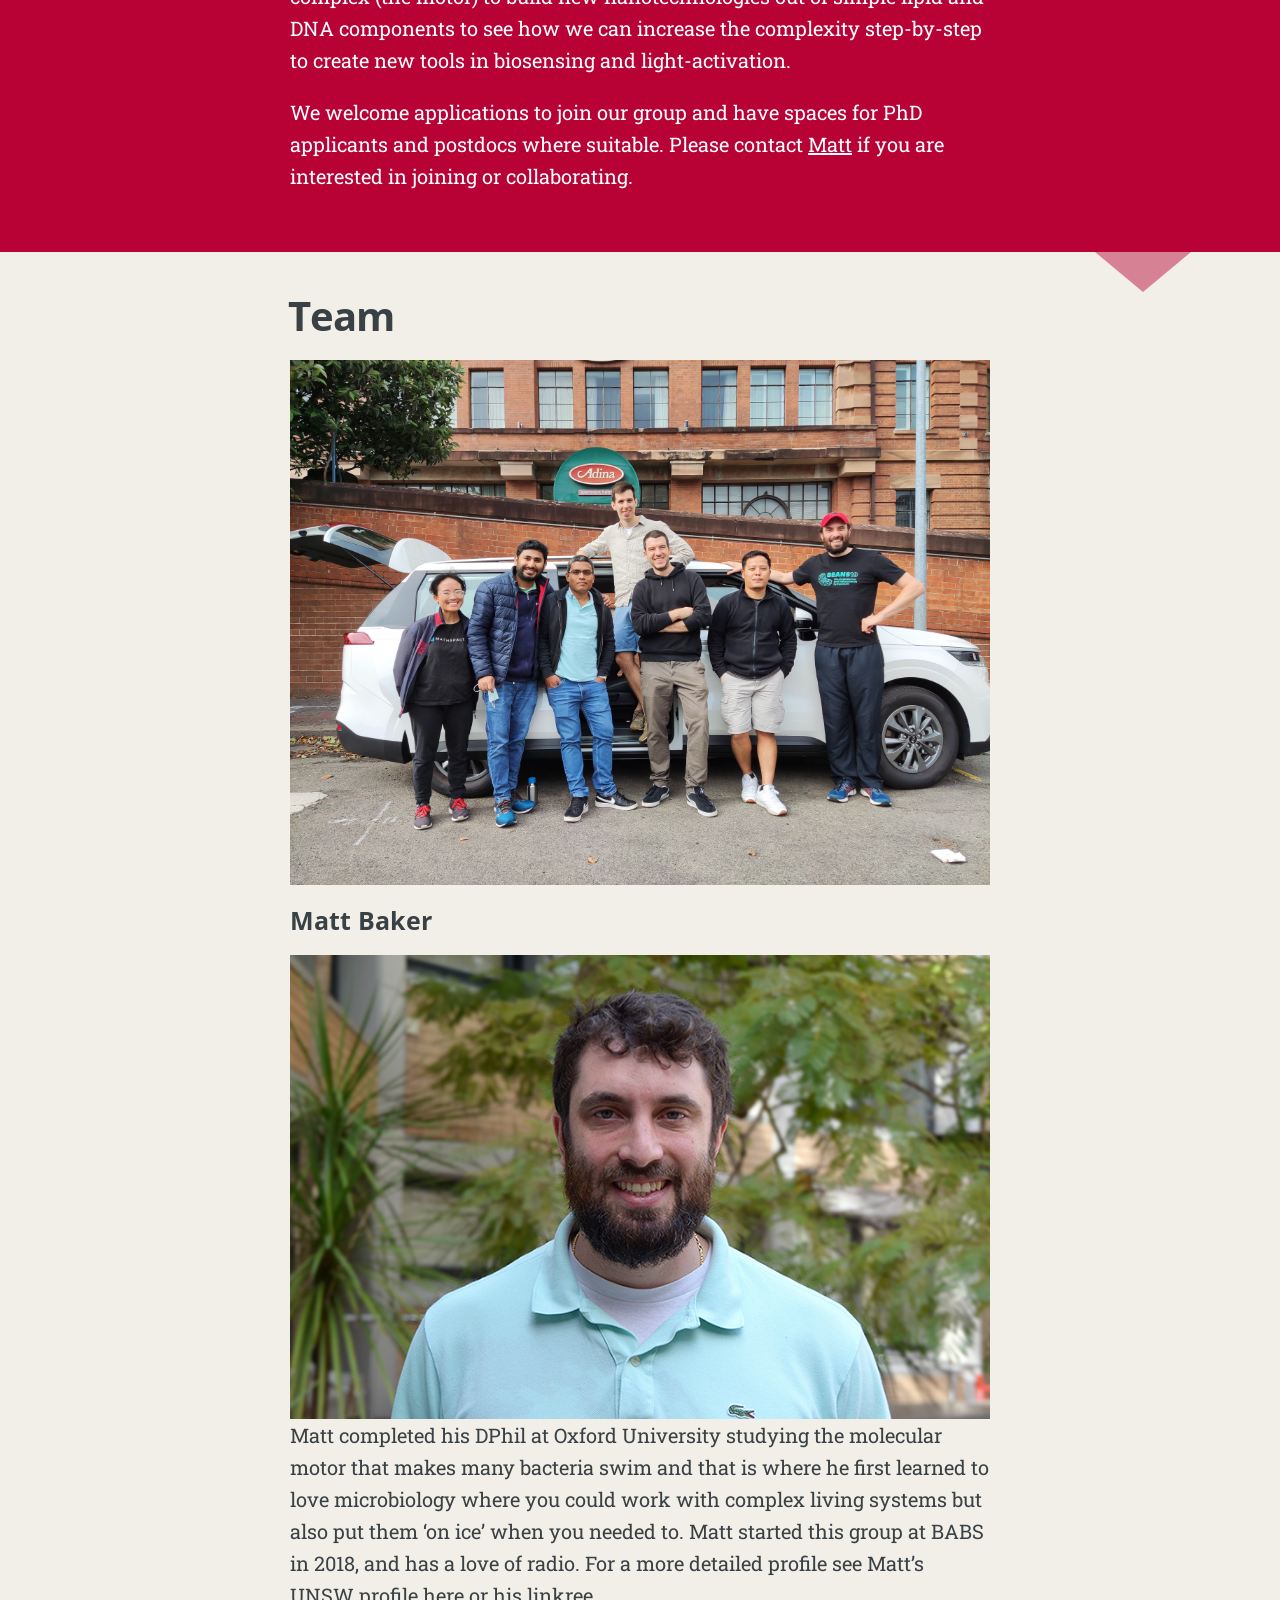
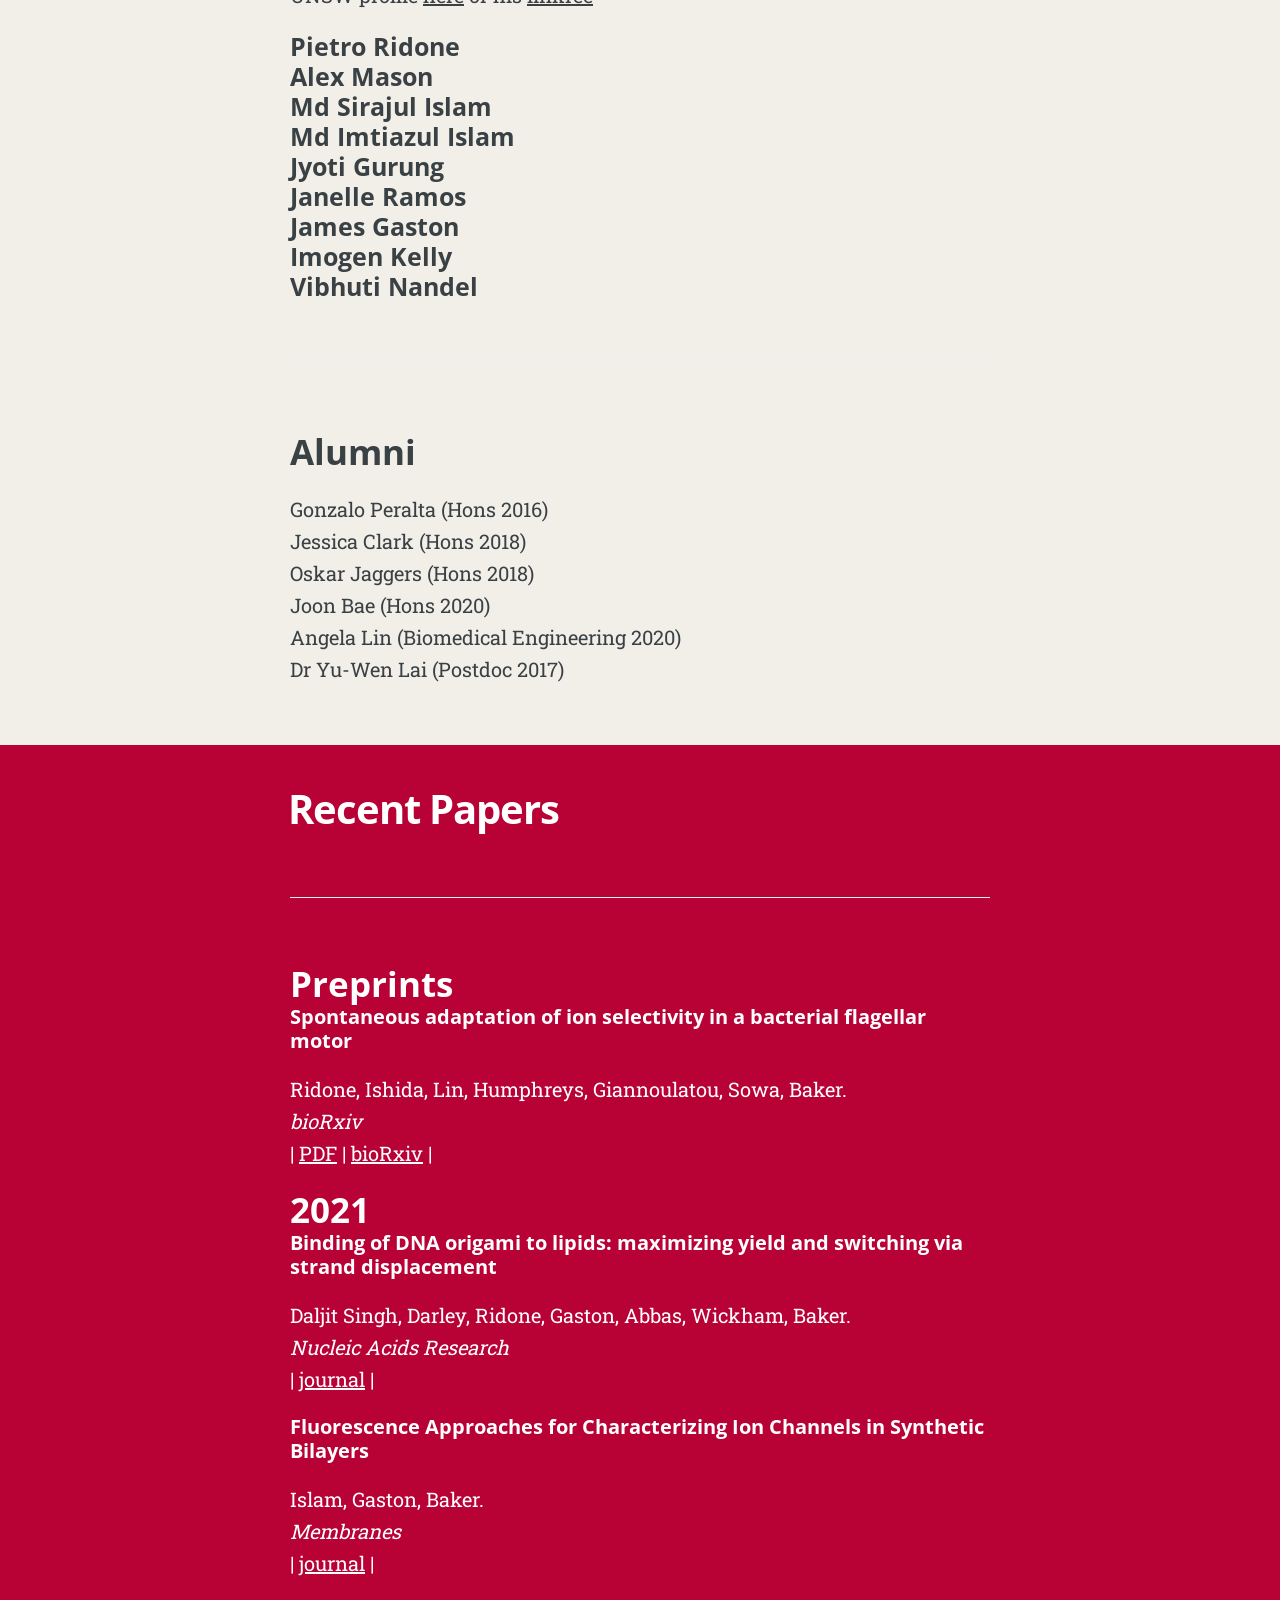
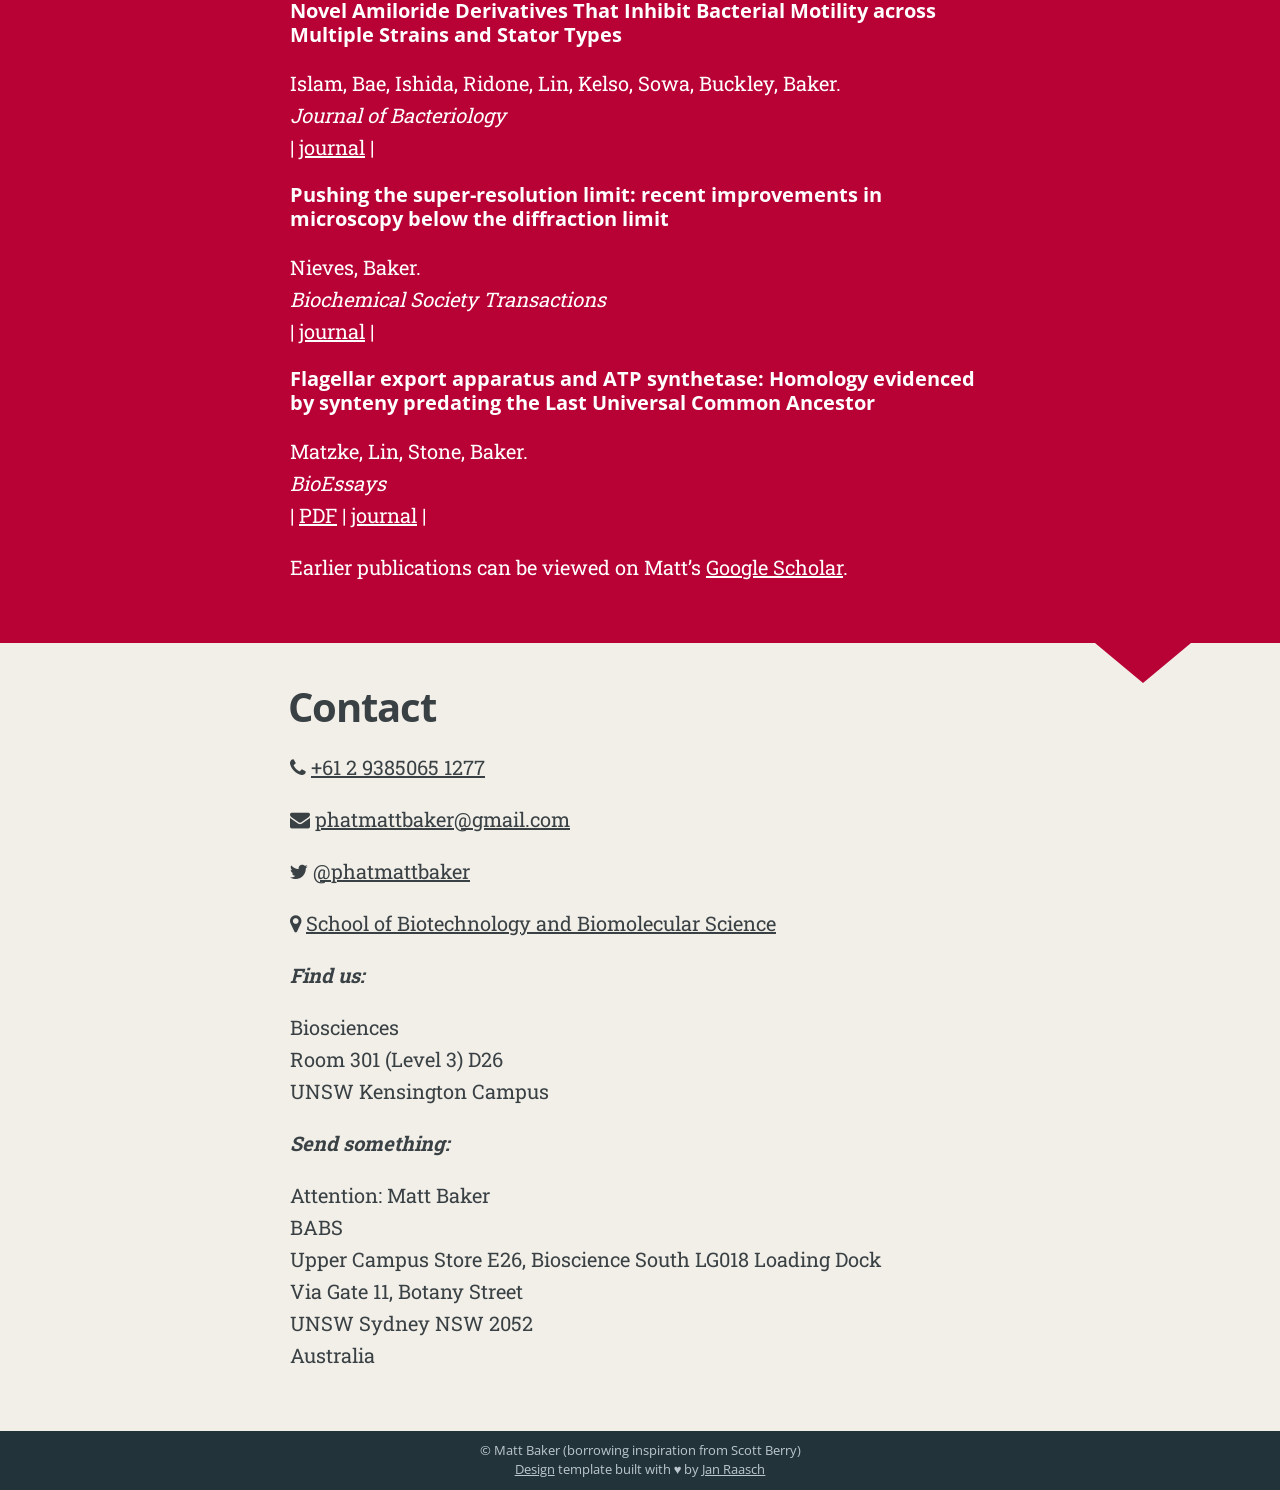
==== commit 09392305: "deploy: 8980f72a6630fb9c49610058d38a32387978d10c" ====
--- a/index.html
+++ b/index.html
@@ -32,7 +32,7 @@
 <h2 class=blog-description>We work on synthetic and evolutionary biology</h2>
 <a class="btn site-menu" data-title-anchor=research>Research</a>
 <a class="btn site-menu" data-title-anchor=team>Team</a>
-<a class="btn site-menu" data-title-anchor=publications>Publications</a>
+<a class="btn site-menu" data-title-anchor=recent-papers>Recent Papers</a>
 <a class="btn site-menu" data-title-anchor=contact>Contact</a>
 <i id=header-arrow class="fa fa-angle-down"></i>
 </div>
@@ -47,7 +47,7 @@
 <h2 class=post-title>About Us</h2>
 </header>
 <section class=post-content>
-<p>We are a research group in the School of Biotechnology and Biomolecular Science (<a href=https://www.babs.unsw.edu.au/>BABS</a>). We apply biophysical methods in synthetic biology and experimental evolution. Please contact <a href=https://www.babs.unsw.edu.au/matthew-baker>Matt</a> if you are interested in joining or collaborating.</p>
+<p>We are a research group in the School of Biotechnology and Biomolecular Science (<a href=https://www.babs.unsw.edu.au/>BABS</a>). We apply biophysical methods in synthetic biology and experimental evolution.</p>
 </section>
 </article>
 <div class=post-after></div>
@@ -97,9 +97,9 @@
 <div class=post-after></div>
 </div>
 <div class=post-holder>
-<article id=publications class=post>
+<article id=recent-papers class=post>
 <header class=post-header>
-<h2 class=post-title>Publications</h2>
+<h2 class=post-title>Recent Papers</h2>
 </header>
 <section class=post-content>
 <hr>
@@ -146,7 +146,6 @@
 <p><i class="fa fa-envelope"></i> <a href=mailto:phatmattbaker@gmail.com>phatmattbaker@gmail.com</a></p>
 <p><i class="fa fa-twitter"></i> <a href=http://twitter.com/phatmattbaker>@phatmattbaker</a></p>
 <p><i class="fa fa-map-marker"></i> <a href=https://goo.gl/maps/Qf2nHMhd3SW6QnVq5>School of Biotechnology and Biomolecular Science</a></p>
-<hr>
 <p><em><strong>Find us:</strong></em></p>
 <p>Biosciences<br>
 Room 301 (Level 3) D26<br>
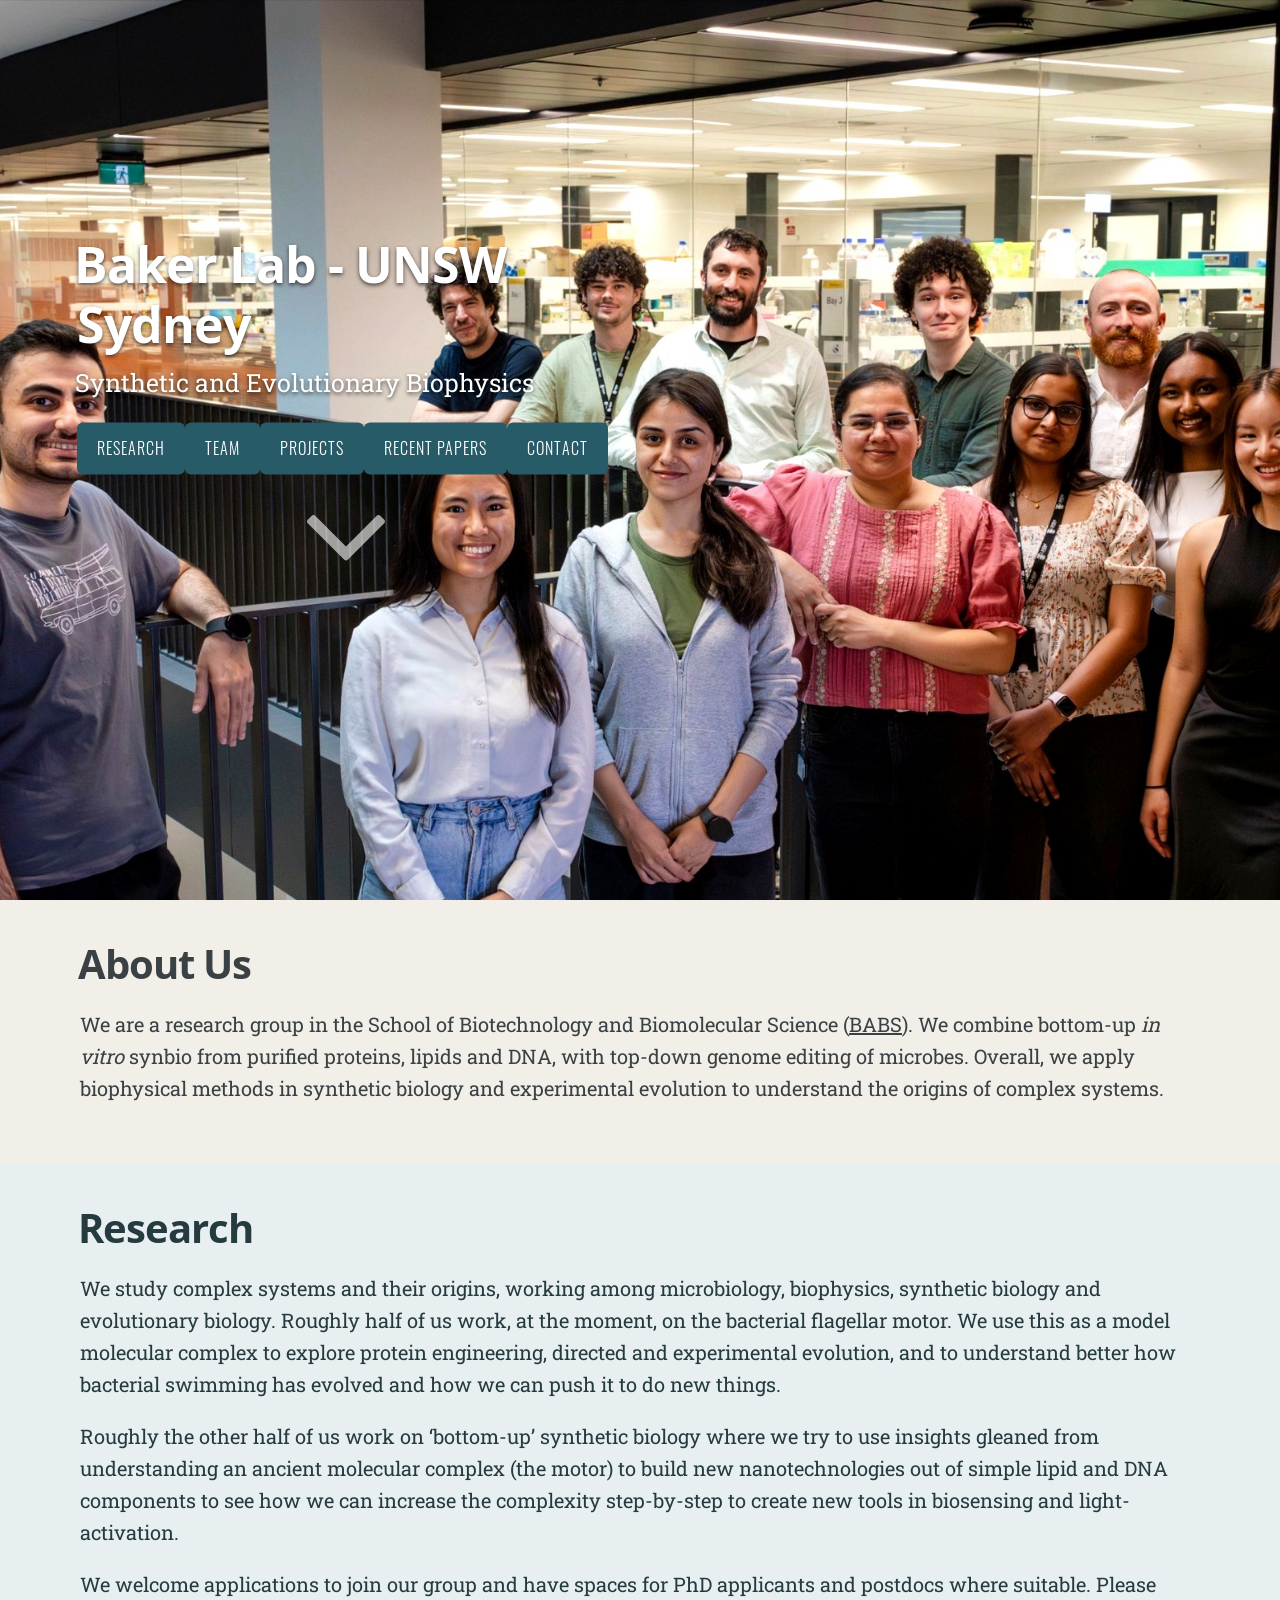
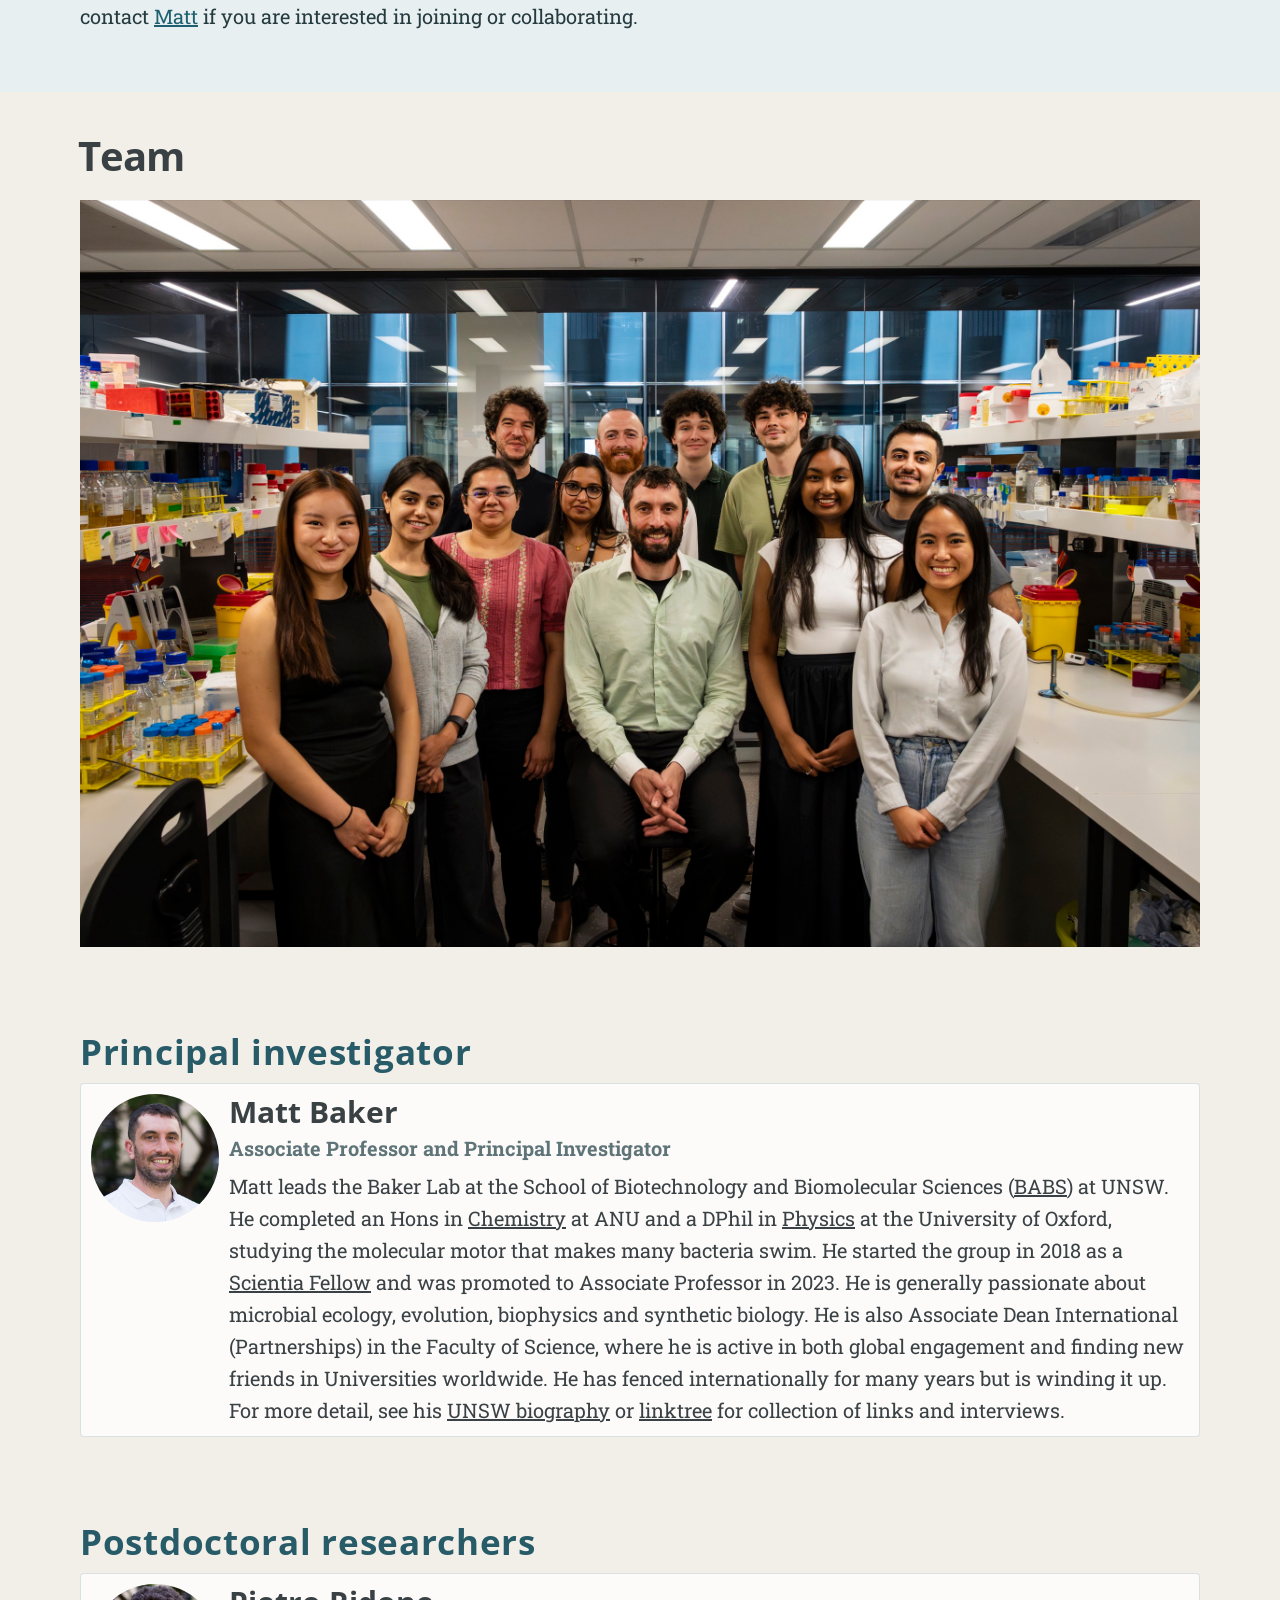
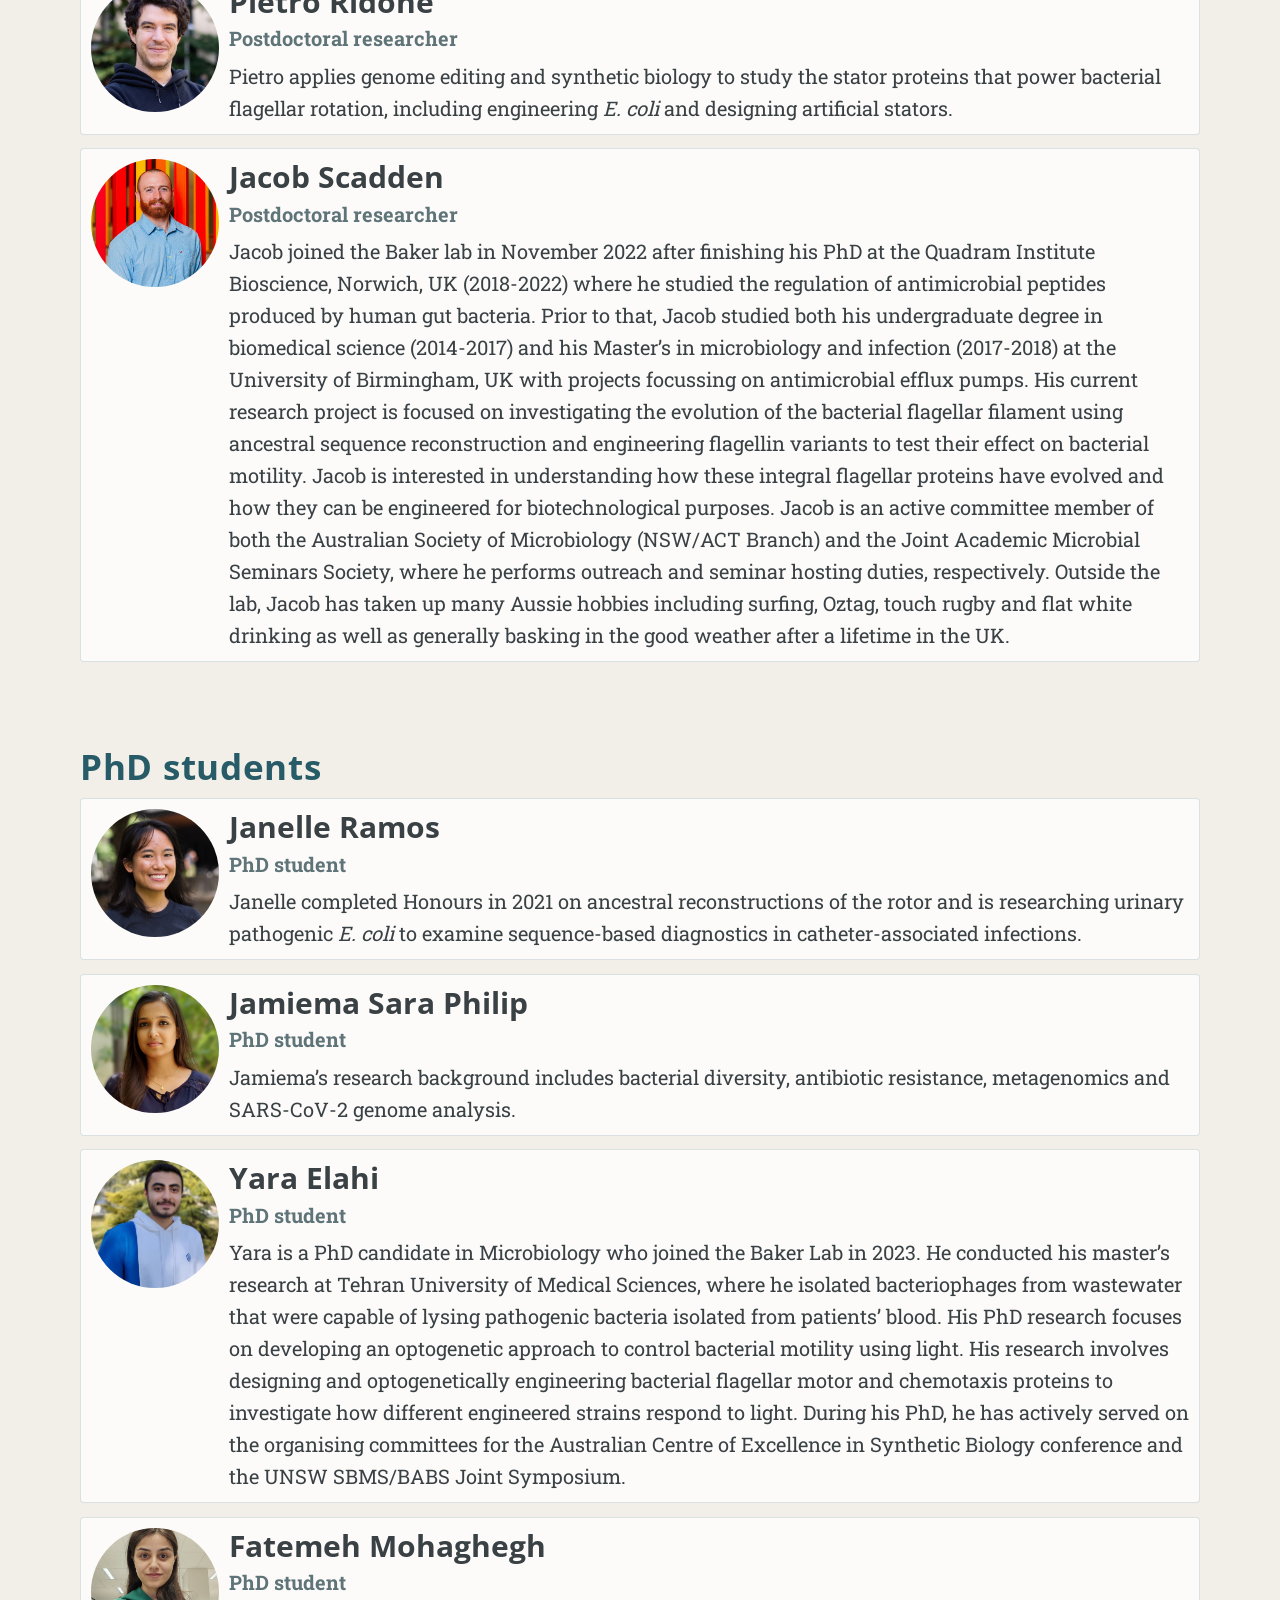
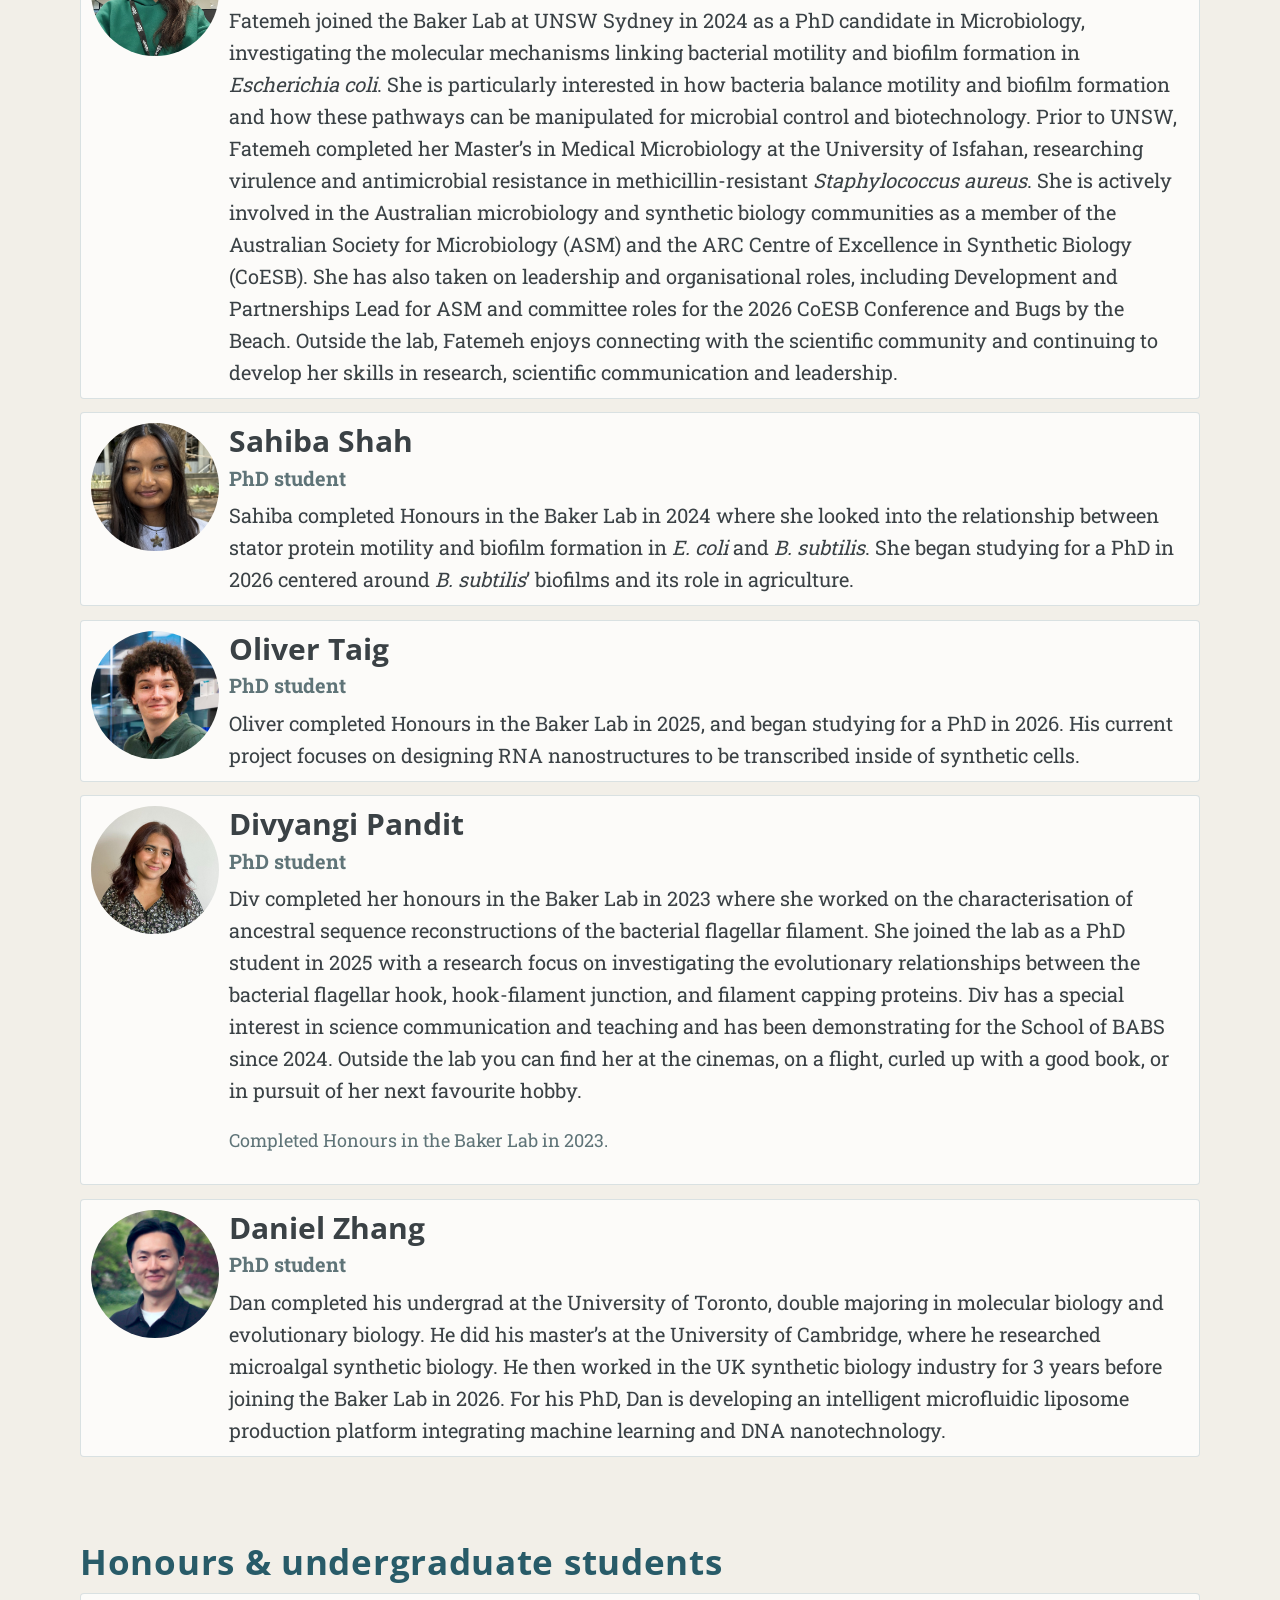
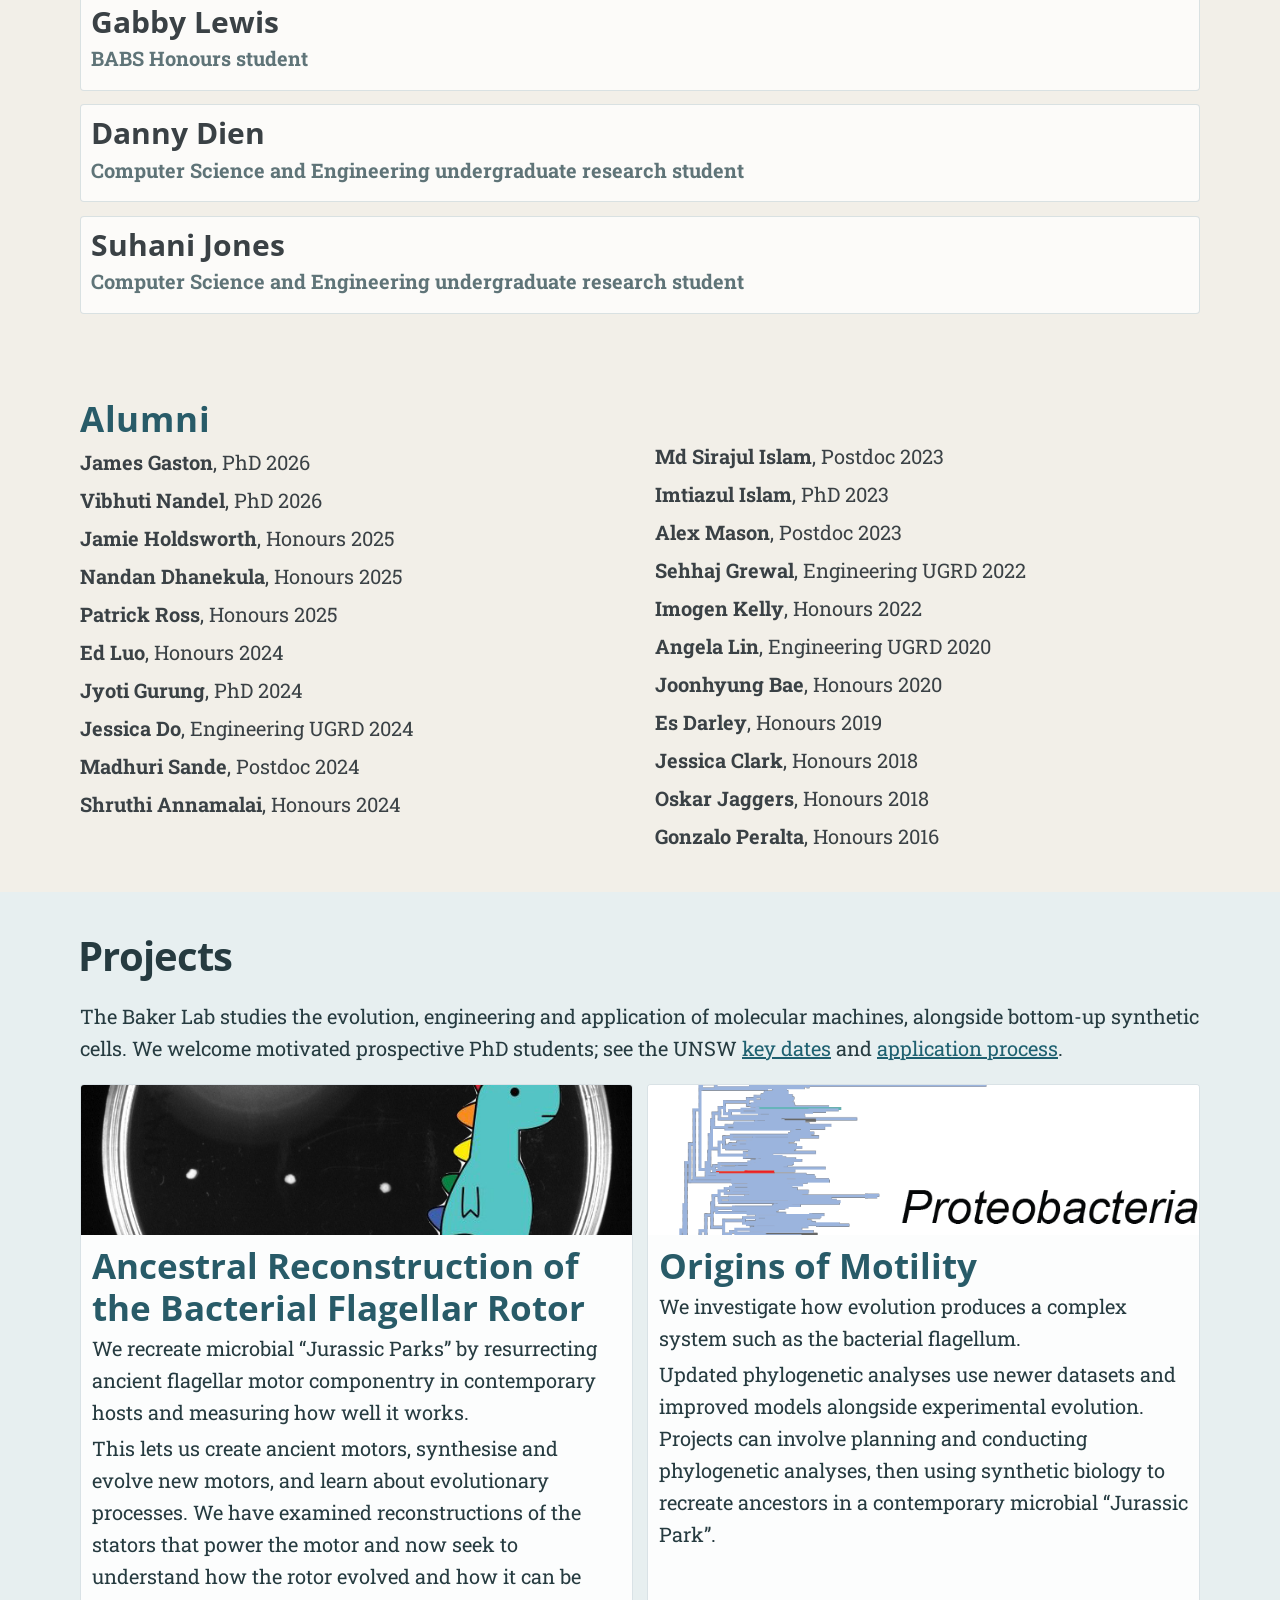
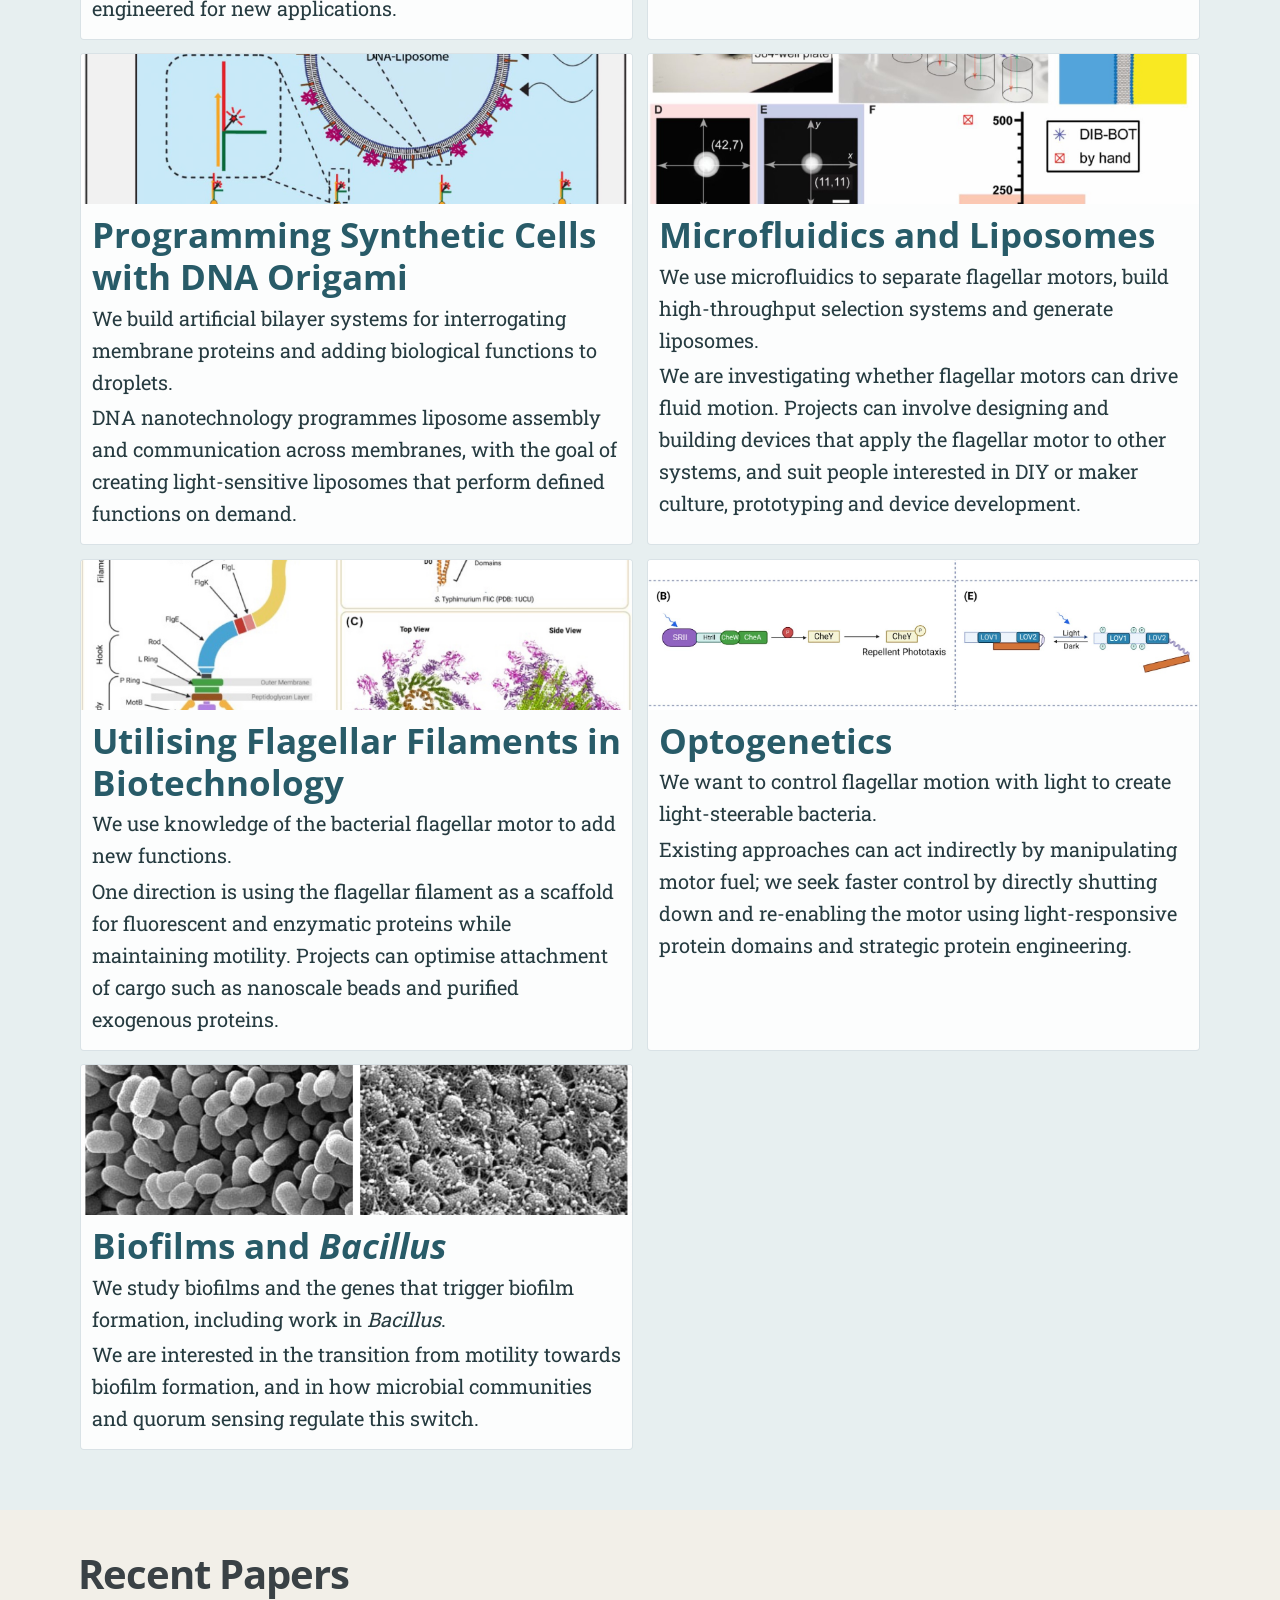
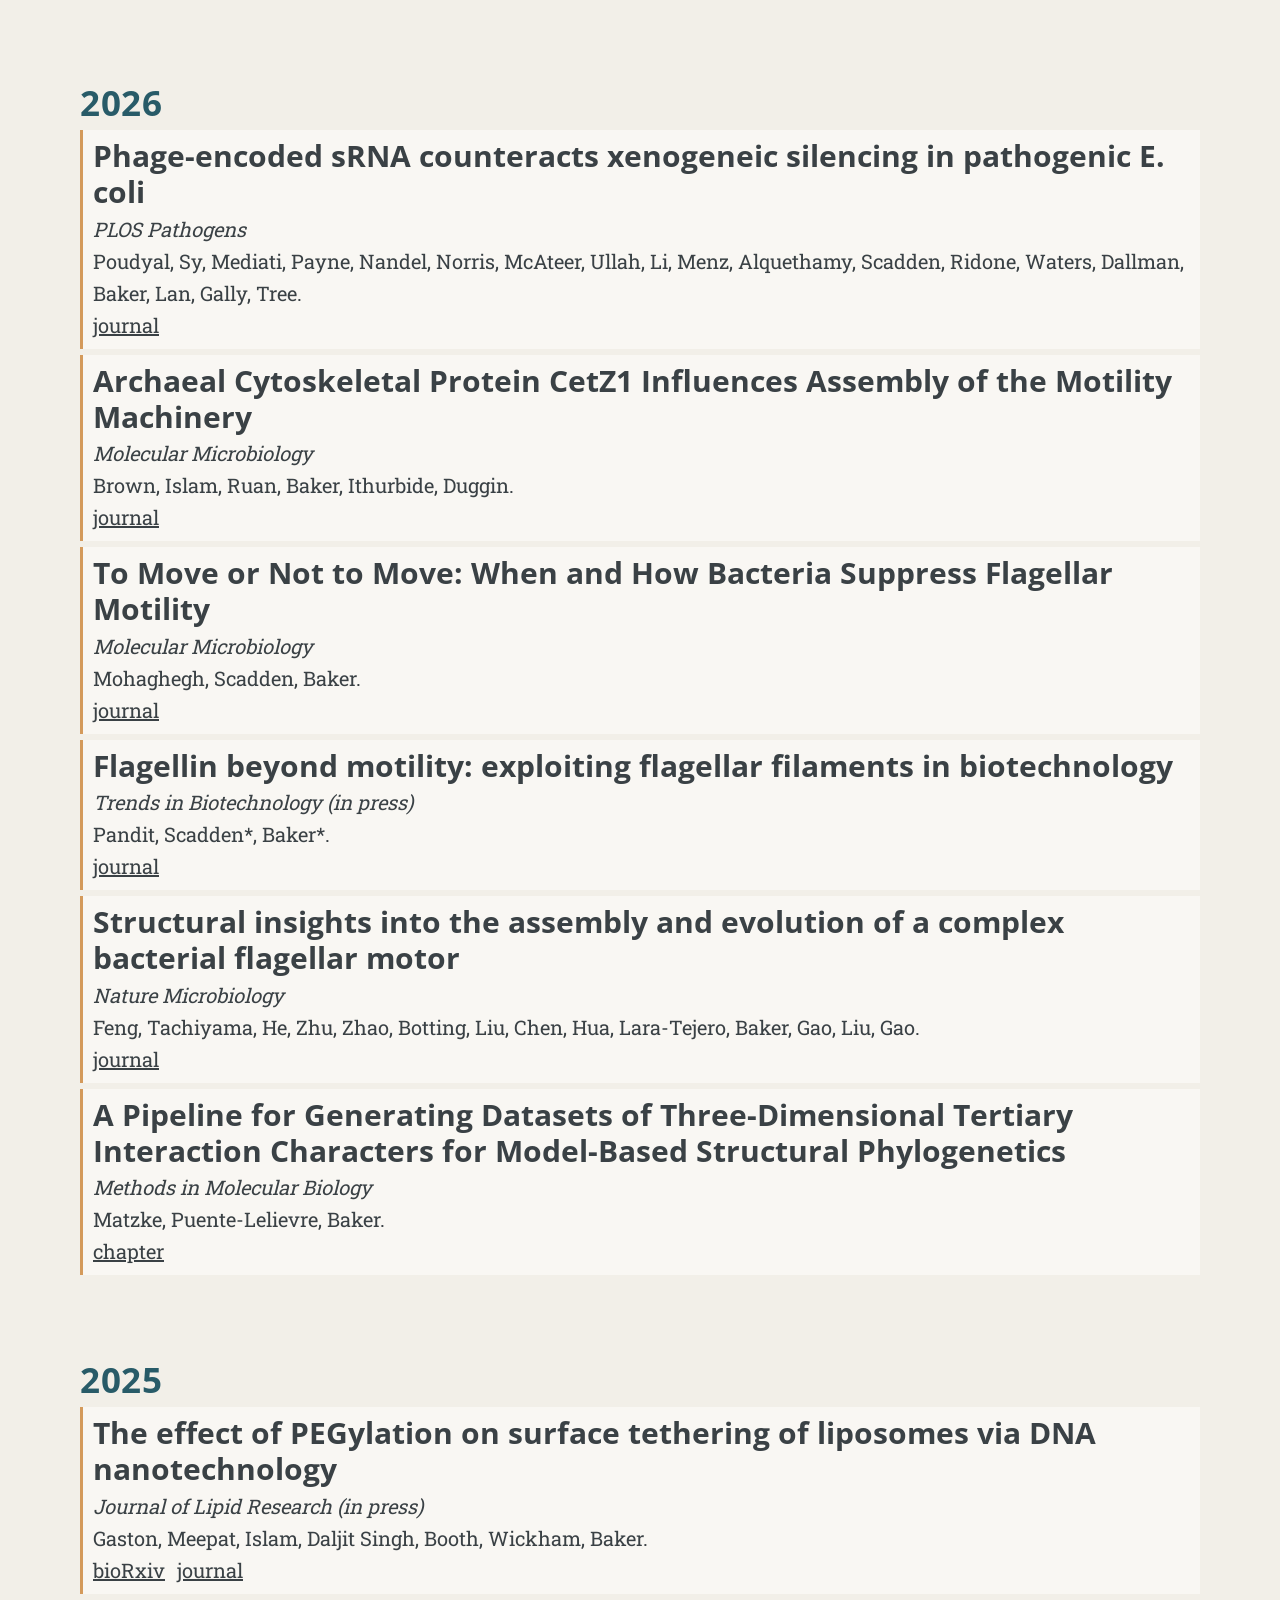
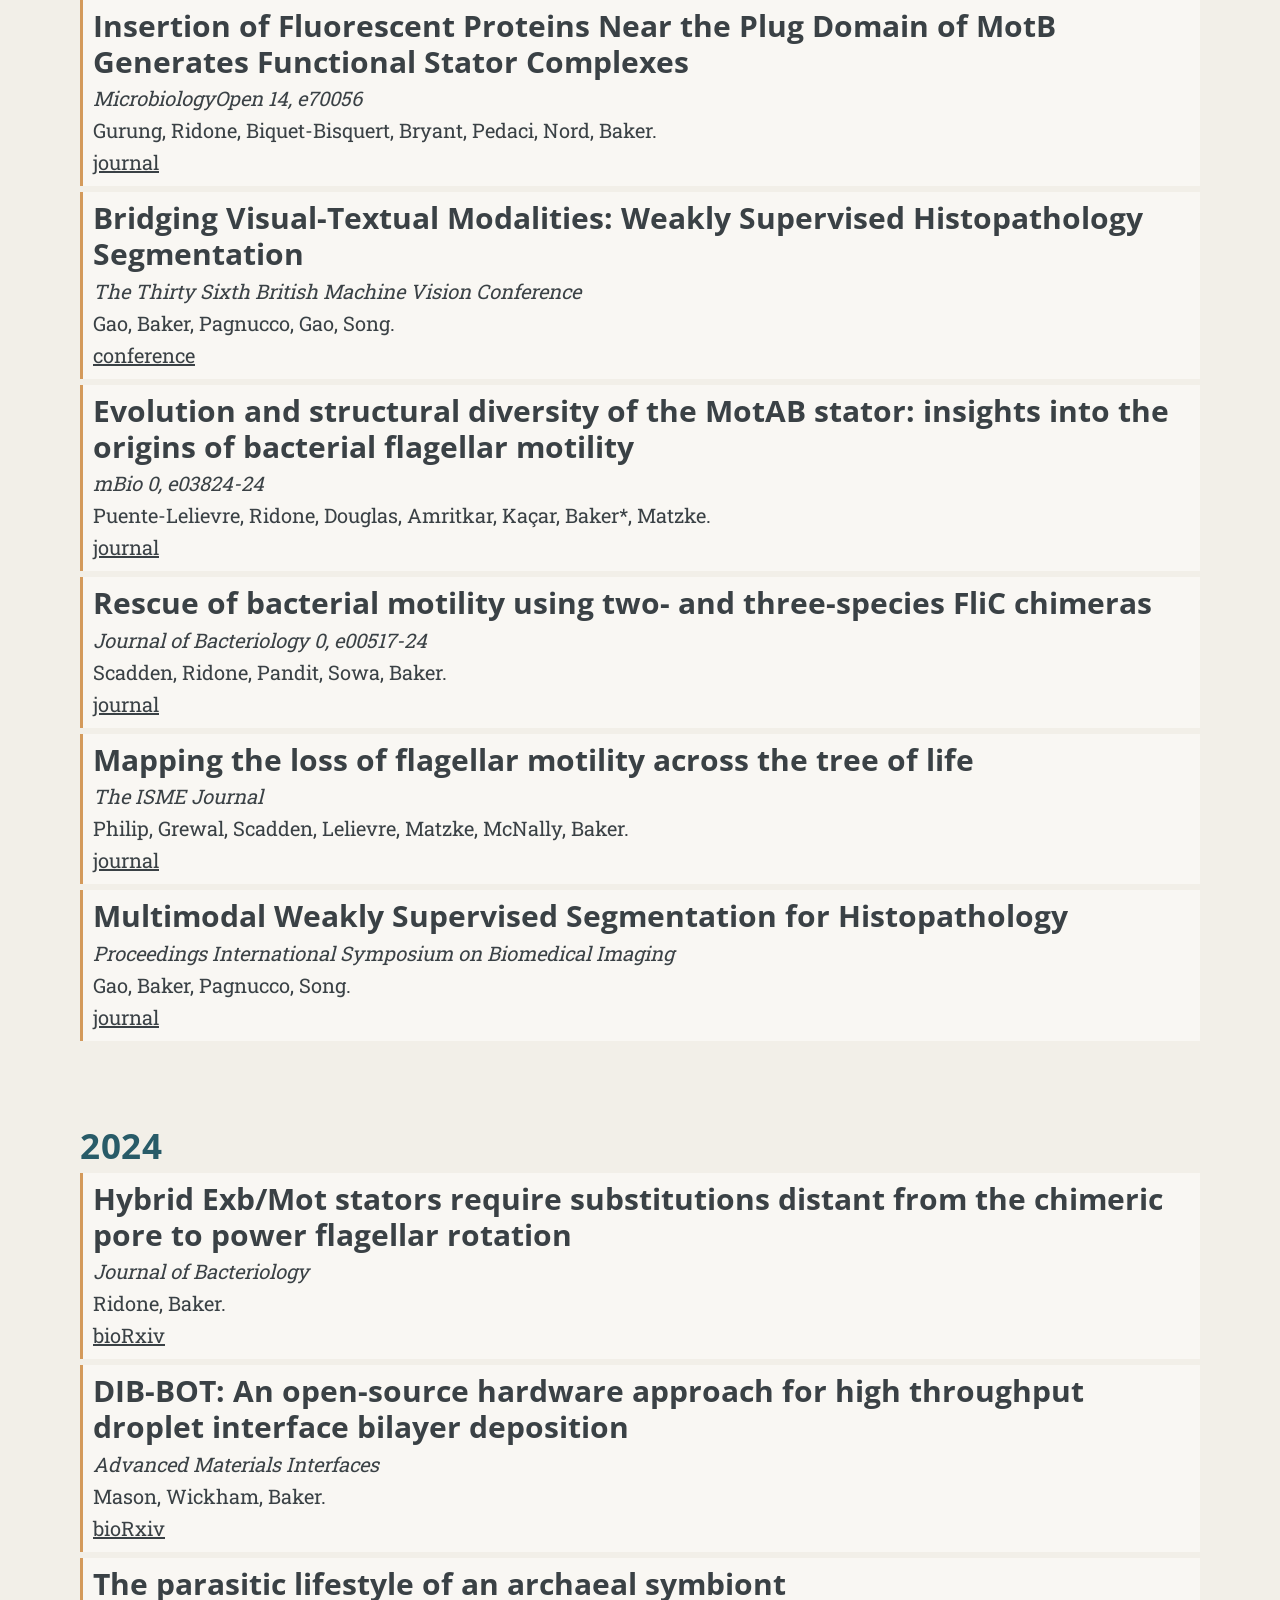
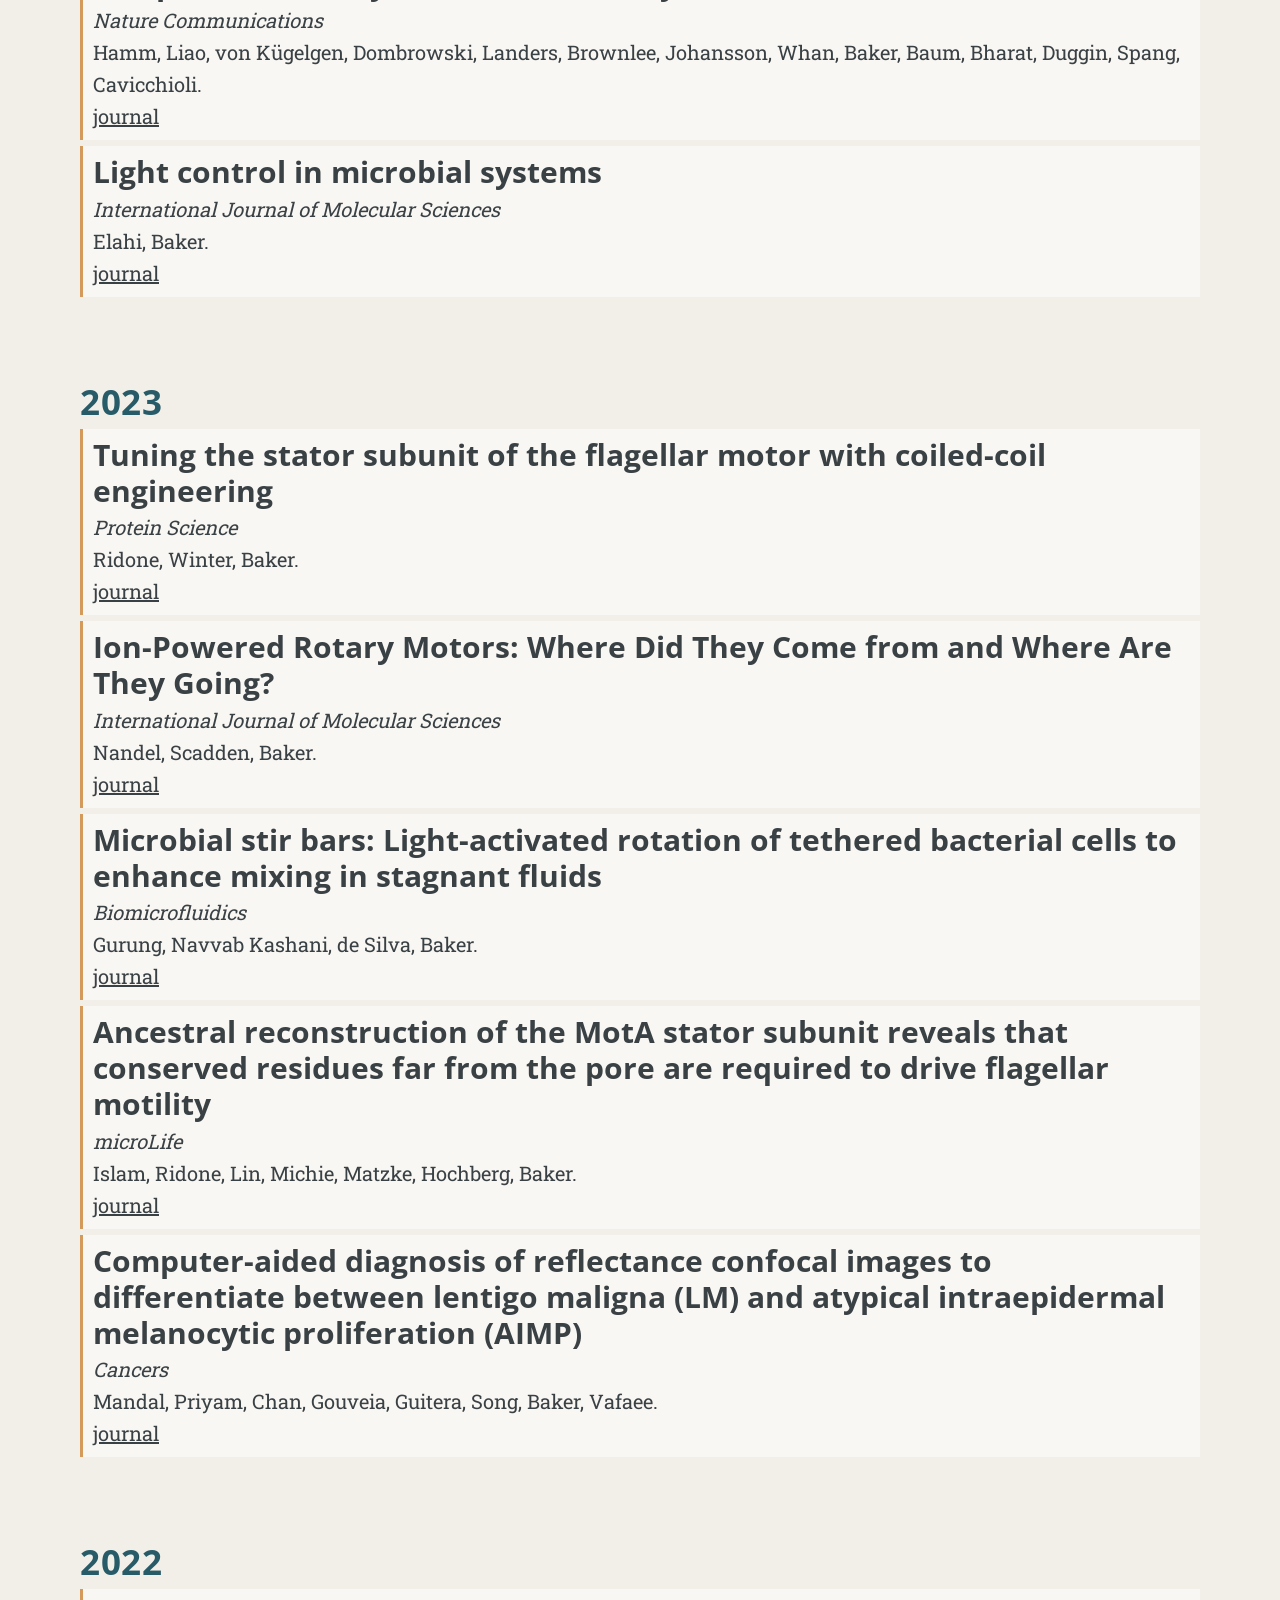
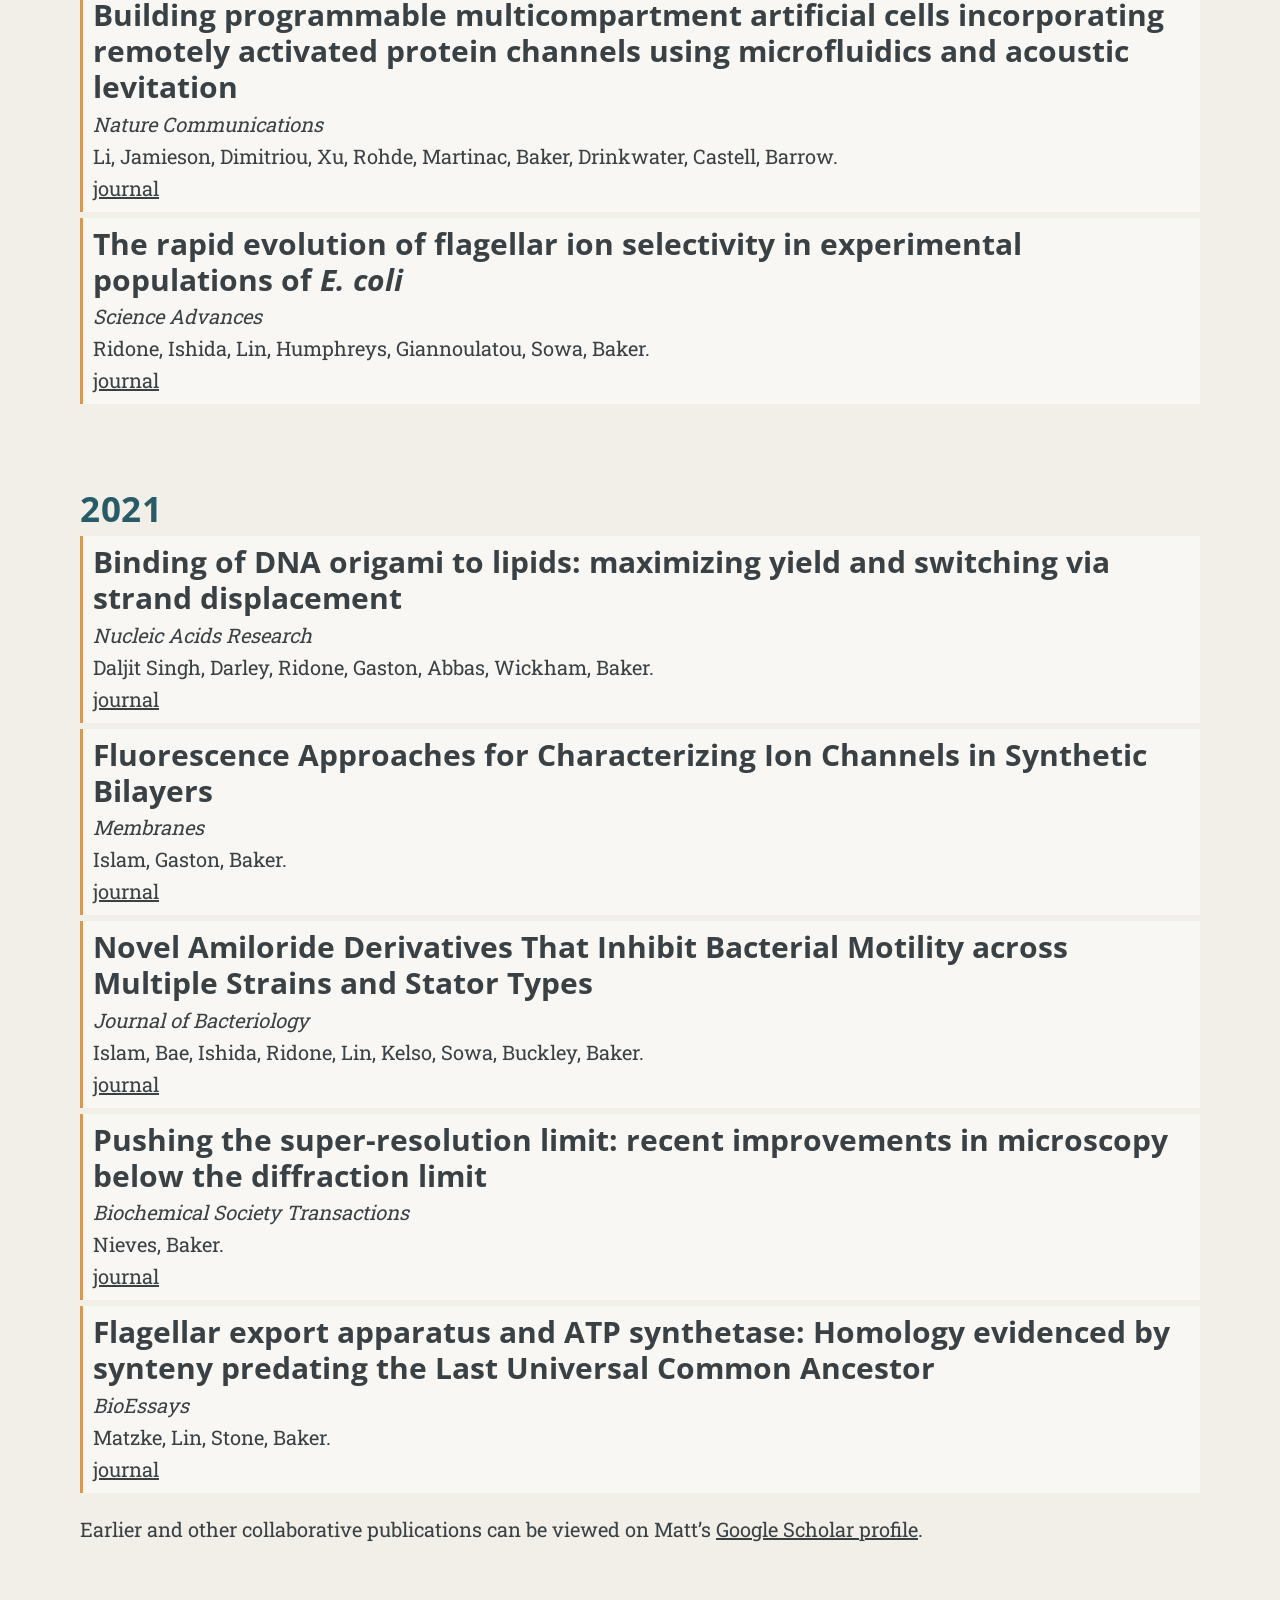
==== commit 0e86f504: "deploy: e25158fcdd5ad438f2db20fcfdd671f3345646ea" ====
--- a/index.html
+++ b/index.html
@@ -1,181 +1,3 @@
-<!doctype html><html><meta http-equiv=content-type content="text/html" charset=utf-8>
-<meta http-equiv=x-ua-compatible content="IE=edge,chrome=1">
-<title>Baker Lab at UNSW - Synthetic and Evolutionary Biology</title>
-<link rel="shortcut icon" href=https://bakerlabbabs.github.io/images/favicon.png type=image/png>
-<meta name=description content="Baker Lab - UNSW">
-<meta name=keywords content="flagellar motor synthetic biology evolution lipids DNA nanotechnology">
-<meta name=referrer content="no-referrer-when-downgrade">
-<meta name=HandheldFriendly content="True">
-<meta name=MobileOptimized content="320">
-<meta name=viewport content="width=device-width,initial-scale=1">
-<link rel=stylesheet href=https://bakerlabbabs.github.io/css/screen.css>
-<link rel=stylesheet href=https://bakerlabbabs.github.io/css/fonts.css type=text/css>
-<link rel=stylesheet href=https://bakerlabbabs.github.io/fork-awesome/css/fork-awesome.min.css type=text/css>
-<meta property="og:title" content>
-<meta property="og:description" content="Baker Lab - UNSW">
-<meta property="og:type" content="website">
-<meta property="og:url" content="https://bakerlabbabs.github.io/"><meta property="og:image" content="https://bakerlabbabs.github.io/images/cover-image.jpg"><meta property="og:site_name" content="Baker Lab - Synthetic and Evolutionary Biology">
-<meta name=twitter:card content="summary_large_image">
-<meta name=twitter:image content="https://bakerlabbabs.github.io/images/cover-image.jpg">
-<meta name=twitter:title content>
-<meta name=twitter:description content="Baker Lab - UNSW">
-<meta itemprop=name content>
-<meta itemprop=description content="Baker Lab - UNSW">
-<link rel=apple-touch-icon sizes=180x180 href=https://bakerlabbabs.github.io/images/apple-touch-icon.png>
-<link rel=icon type=image/png sizes=32x32 href=https://bakerlabbabs.github.io/images/favicon-32x32.png>
-<link rel=icon type=image/png sizes=16x16 href=https://bakerlabbabs.github.io/images/favicon-16x16.png>
-<body>
-<header id=site-head style=background-image:url(images/team_submarine.jpg)>
-<div class=vertical>
-<div id=site-head-content class=inner>
-<h1 class=blog-title>Baker Lab - UNSW Sydney</h1>
-<h2 class=blog-description>We work on synthetic and evolutionary biology</h2>
-<a class="btn site-menu" data-title-anchor=research>Research</a>
-<a class="btn site-menu" data-title-anchor=team>Team</a>
-<a class="btn site-menu" data-title-anchor=recent-papers>Recent Papers</a>
-<a class="btn site-menu" data-title-anchor=contact>Contact</a>
-<i id=header-arrow class="fa fa-angle-down"></i>
-</div>
-</div>
-</header>
-<main class=content role=main>
-<div class=fixed-nav>
-</div>
-<div class=post-holder>
-<article id=about-us class="post first">
-<header class=post-header>
-<h2 class=post-title>About Us</h2>
-</header>
-<section class=post-content>
-<p>We are a research group in the School of Biotechnology and Biomolecular Science (<a href=https://www.babs.unsw.edu.au/>BABS</a>). We apply biophysical methods in synthetic biology and experimental evolution.</p>
-</section>
-</article>
-<div class=post-after></div>
-</div>
-<div class=post-holder>
-<article id=research class=post>
-<header class=post-header>
-<h2 class=post-title>Research</h2>
-</header>
-<section class=post-content>
-<p>We study complex systems and their origins, working among microbiology, biophysics, synthetic biology and evolutionary biology. Roughly half of us work, at the moment, on the bacterial flagellar motor. We use this as a model molecular complex to explore protein engineering, directed and experimental evolution, and to understand better how bacterial swimming has evolved and how we can push it to do new things.</p>
-<p>Roughly the other half of us work on &lsquo;bottom-up&rsquo; synthetic biology where we try to use insights gleaned from understanding an ancient molecular complex (the motor) to build new nanotechnologies out of simple lipid and DNA components to see how we can increase the complexity step-by-step to create new tools in biosensing and light-activation.</p>
-<p>We welcome applications to join our group and have spaces for PhD applicants and postdocs where suitable. Please contact <a href=https://www.babs.unsw.edu.au/matthew-baker>Matt</a> if you are interested in joining or collaborating.</p>
-</section>
-</article>
-<div class=post-after></div>
-</div>
-<div class=post-holder>
-<article id=team class=post>
-<header class=post-header>
-<h2 class=post-title>Team</h2>
-</header>
-<section class=post-content>
-<p><img src=images/teamCar.jpg alt="Baker Lab"></p>
-<h5 id=matt-baker>Matt Baker</h5>
-<p><img src=images/MattWide.jpg alt=MattHead>
-Matt completed his DPhil at Oxford University studying the molecular motor that makes many bacteria swim and that is where he first learned to love microbiology where you could work with complex living systems but also put them &lsquo;on ice&rsquo; when you needed to. Matt started this group at BABS in 2018, and has a love of radio. For a more detailed profile see Matt&rsquo;s UNSW profile <a href=https://research.unsw.edu.au/projects/baker-lab-force-generation-and-sensing-biology>here</a> or his <a href=http://linktr.ee/phatmattbaker>linkree</a></p>
-<h5 id=pietro-ridone>Pietro Ridone</h5>
-<h5 id=alex-mason>Alex Mason</h5>
-<h5 id=md-sirajul-islam>Md Sirajul Islam</h5>
-<h5 id=md-imtiazul-islam>Md Imtiazul Islam</h5>
-<h5 id=jyoti-gurung>Jyoti Gurung</h5>
-<h5 id=janelle-ramos>Janelle Ramos</h5>
-<h5 id=james-gaston>James Gaston</h5>
-<h5 id=imogen-kelly>Imogen Kelly</h5>
-<h5 id=vibhuti-nandel>Vibhuti Nandel</h5>
-<hr>
-<h3 id=alumni>Alumni</h3>
-<p>Gonzalo Peralta (Hons 2016)<br>
-Jessica Clark (Hons 2018)<br>
-Oskar Jaggers (Hons 2018)<br>
-Joon Bae (Hons 2020)<br>
-Angela Lin (Biomedical Engineering 2020)<br>
-Dr Yu-Wen Lai (Postdoc 2017)</p>
-</section>
-</article>
-<div class=post-after></div>
-</div>
-<div class=post-holder>
-<article id=recent-papers class=post>
-<header class=post-header>
-<h2 class=post-title>Recent Papers</h2>
-</header>
-<section class=post-content>
-<hr>
-<h3 id=preprints>Preprints</h3>
-<h6 id=spontaneous-adaptation-of-ion-selectivity-in-a-bacterial-flagellar-motor>Spontaneous adaptation of ion selectivity in a bacterial flagellar motor</h6>
-<p>Ridone, Ishida, Lin, Humphreys, Giannoulatou, Sowa, Baker.<br>
-<em>bioRxiv</em><br>
-| <a href=https://www.biorxiv.org/content/10.1101/2021.01.26.427765v3.full.pdf>PDF</a>
-| <a href=https://www.biorxiv.org/content/10.1101/2021.01.26.427765v3>bioRxiv</a> |</p>
-<h3 id=2021>2021</h3>
-<h6 id=binding-of-dna-origami-to-lipids-maximizing-yield-and-switching-via-strand-displacement>Binding of DNA origami to lipids: maximizing yield and switching via strand displacement</h6>
-<p>Daljit Singh, Darley, Ridone, Gaston, Abbas, Wickham, Baker.<br>
-<em>Nucleic Acids Research</em><br>
-| <a href="https://academic.oup.com/nar/article/49/19/10835/6382389?login=true">journal</a> |</p>
-<h6 id=fluorescence-approaches-for-characterizing-ion-channels-in-synthetic-bilayers>Fluorescence Approaches for Characterizing Ion Channels in Synthetic Bilayers</h6>
-<p>Islam, Gaston, Baker.<br>
-<em>Membranes</em><br>
-| <a href=https://www.mdpi.com/2077-0375/11/11/857>journal</a> |</p>
-<h6 id=novel-amiloride-derivatives-that-inhibit-bacterial-motility-across-multiple-strains-and-stator-types>Novel Amiloride Derivatives That Inhibit Bacterial Motility across Multiple Strains and Stator Types</h6>
-<p>Islam, Bae, Ishida, Ridone, Lin, Kelso, Sowa, Buckley, Baker.<br>
-<em>Journal of Bacteriology</em><br>
-| <a href="https://journals.asm.org/doi/10.1128/JB.00367-21?url_ver=Z39.88-2003&rfr_id=ori:rid:crossref.org&rfr_dat=cr_pub%20%200pubmed">journal</a> |</p>
-<h6 id=pushing-the-super-resolution-limit-recent-improvements-in-microscopy-below-the-diffraction-limit>Pushing the super-resolution limit: recent improvements in microscopy below the diffraction limit</h6>
-<p>Nieves, Baker.<br>
-<em>Biochemical Society Transactions</em><br>
-| <a href=https://portlandpress.com/biochemsoctrans/article-abstract/49/1/431/227879/Pushing-the-super-resolution-limit-recent>journal</a> |</p>
-<h6 id=flagellar-export-apparatus-and-atp-synthetase-homology-evidenced-by-synteny-predating-the-last-universal-common-ancestor>Flagellar export apparatus and ATP synthetase: Homology evidenced by synteny predating the Last Universal Common Ancestor</h6>
-<p>Matzke, Lin, Stone, Baker.<br>
-<em>BioEssays</em><br>
-| <a href=https://onlinelibrary.wiley.com/doi/epdf/10.1002/bies.202100004>PDF</a>
-| <a href=https://onlinelibrary.wiley.com/doi/abs/10.1002/bies.202100004>journal</a> |</p>
-<p>Earlier publications can be viewed on Matt&rsquo;s <a href="https://scholar.google.com.au/citations?hl=en&user=CAkKpjwAAAAJ&view_op=list_works&sortby=pubdate">Google Scholar</a>.</p>
-</section>
-</article>
-<div class=post-after></div>
-</div>
-<div class=post-holder>
-<article id=contact class="post last">
-<header class=post-header>
-<h2 class=post-title>Contact</h2>
-</header>
-<section class=post-content>
-<p><i class="fa fa-phone"></i> <a href=tel:+61293851277>+61 2 9385065 1277</a></p>
-<p><i class="fa fa-envelope"></i> <a href=mailto:phatmattbaker@gmail.com>phatmattbaker@gmail.com</a></p>
-<p><i class="fa fa-twitter"></i> <a href=http://twitter.com/phatmattbaker>@phatmattbaker</a></p>
-<p><i class="fa fa-map-marker"></i> <a href=https://goo.gl/maps/Qf2nHMhd3SW6QnVq5>School of Biotechnology and Biomolecular Science</a></p>
-<p><em><strong>Find us:</strong></em></p>
-<p>Biosciences<br>
-Room 301 (Level 3) D26<br>
-UNSW Kensington Campus</p>
-<p><em><strong>Send something:</strong></em></p>
-<p>Attention: Matt Baker<br>
-BABS<br>
-Upper Campus Store E26, Bioscience South
-LG018 Loading Dock<br>
-Via Gate 11, Botany Street<br>
-UNSW Sydney NSW 2052<br>
-Australia</p>
-</section>
-</article>
-<div class=post-after></div>
-</div>
-</main>
-<footer class=site-footer>
-<div class=inner>
-<section class=copyright>© Matt Baker (borrowing inspiration from Scott Berry)</section>
-<section></section>
-<section>
-<a href=https://themes.gohugo.io/hugo-scroll/>Design</a> template
-built with ♥️ by
-<a href=https://www.janraasch.com title="Jan Raasch">Jan Raasch</a>
-</section>
-</div>
-</footer>
-<script type=text/javascript src=https://bakerlabbabs.github.io/js/jquery-1.11.3.min.js></script>
-<script type=text/javascript src=https://bakerlabbabs.github.io/js/icons.js></script>
-<script type=text/javascript src=https://bakerlabbabs.github.io/js/index.js></script>
-</body>
-</html>+<!doctype html><html><meta http-equiv=Content-Type content="text/html" charset=UTF-8><meta http-equiv=X-UA-Compatible content="IE=edge,chrome=1"><title>Baker Lab - UNSW Sydney</title><link rel="shortcut icon" href=https://bakerlabbabs.github.io/images/favicon.png type=image/png><meta name=description content="Synthetic and Evolutionary Biophysics at UNSW"><meta name=keywords content="flagellar motor evolutionary biology experimental evolution directed evolution biophysics DNA nanotechnology"><meta name=referrer content="no-referrer-when-downgrade"><meta name=HandheldFriendly content="True"><meta name=MobileOptimized content="320"><meta name=viewport content="width=device-width,initial-scale=1"><link rel=stylesheet href=https://bakerlabbabs.github.io/css/screen.css><link rel=stylesheet href=https://bakerlabbabs.github.io/css/fonts.css type=text/css><link rel=stylesheet href=https://bakerlabbabs.github.io/fork-awesome/css/fork-awesome.min.css type=text/css><meta property="og:url" content="https://bakerlabbabs.github.io/"><meta property="og:site_name" content="Baker Lab - UNSW Sydney"><meta property="og:title" content="Baker Lab - UNSW Sydney"><meta property="og:description" content="Synthetic and Evolutionary Biophysics at UNSW"><meta property="og:locale" content="en"><meta property="og:type" content="website"><meta property="og:image" content="https://bakerlabbabs.github.io/images/header-2026.jpg"><meta name=twitter:card content="summary_large_image"><meta name=twitter:image content="https://bakerlabbabs.github.io/images/header-2026.jpg"><meta name=twitter:title content="Baker Lab - UNSW Sydney"><meta name=twitter:description content="Synthetic and Evolutionary Biophysics at UNSW"><meta itemprop=name content="Baker Lab - UNSW Sydney"><meta itemprop=description content="Synthetic and Evolutionary Biophysics at UNSW"><meta itemprop=image content="https://bakerlabbabs.github.io/images/header-2026.jpg"><link rel=stylesheet href=./css/lab-overrides.css><link rel=apple-touch-icon sizes=180x180 href=https://bakerlabbabs.github.io/images/apple-touch-icon.png><link rel=icon type=image/png sizes=32x32 href=https://bakerlabbabs.github.io/images/favicon-32x32.png><link rel=icon type=image/png sizes=16x16 href=https://bakerlabbabs.github.io/images/favicon-16x16.png><link rel=stylesheet href=./css/lab-overrides.css><body><header id=site-head style=background-image:url(images/header-2026-web-optimized.jpg)><div class=vertical><div id=site-head-content class=inner><h1 class=blog-title>Baker Lab - UNSW Sydney</h1><h2 class=blog-description>Synthetic and Evolutionary Biophysics</h2><a class="btn site-menu" data-title-anchor=research>Research</a><a class="btn site-menu" data-title-anchor=team>Team</a><a class="btn site-menu" data-title-anchor=projects>Projects</a><a class="btn site-menu" data-title-anchor=recent-papers>Recent Papers</a><a class="btn site-menu" data-title-anchor=contact>Contact</a>
+<i id=header-arrow class="fa fa-angle-down" aria-hidden=true></i></div></div></header><main class=content role=main><div class=fixed-nav></div><div class=post-holder><article id=about-us class="post first"><header class=post-header><h2 class=post-title>About Us</h2></header><section class=post-content><p>We are a research group in the School of Biotechnology and Biomolecular Science (<a href=https://www.babs.unsw.edu.au/>BABS</a>). We combine bottom-up <em>in vitro</em> synbio from purified proteins, lipids and DNA, with top-down genome editing of microbes. Overall, we apply biophysical methods in synthetic biology and experimental evolution to understand the origins of complex systems.</p></section></article></div><div class=post-holder><article id=research class=post><header class=post-header><h2 class=post-title>Research</h2></header><section class=post-content><p>We study complex systems and their origins, working among microbiology, biophysics, synthetic biology and evolutionary biology. Roughly half of us work, at the moment, on the bacterial flagellar motor. We use this as a model molecular complex to explore protein engineering, directed and experimental evolution, and to understand better how bacterial swimming has evolved and how we can push it to do new things.</p><p>Roughly the other half of us work on &lsquo;bottom-up&rsquo; synthetic biology where we try to use insights gleaned from understanding an ancient molecular complex (the motor) to build new nanotechnologies out of simple lipid and DNA components to see how we can increase the complexity step-by-step to create new tools in biosensing and light-activation.</p><p>We welcome applications to join our group and have spaces for PhD applicants and postdocs where suitable. Please contact <a href=https://www.babs.unsw.edu.au/matthew-baker>Matt</a> if you are interested in joining or collaborating.</p></section></article></div><div class=post-holder><article id=team class=post><header class=post-header><h2 class=post-title>Team</h2></header><section class=post-content><p><img src=images/team-2026.jpg alt="Baker Lab group in the laboratory"></p><h3>Principal investigator</h3><div class=member-grid><article class=member-card><img src=./images/Matt.jpg alt="Portrait of Matt Baker" loading=lazy><div><h4>Matt Baker</h4><p class=member-role>Associate Professor and Principal Investigator</p><div class=member-bio>Matt leads the Baker Lab at the School of Biotechnology and Biomolecular Sciences (<a href=https://www.babs.unsw.edu.au>BABS</a>) at UNSW. He completed an Hons in <a href=https://chemistry.anu.edu.au/>Chemistry</a> at ANU and a DPhil in <a href=https://www.physics.ox.ac.uk/>Physics</a> at the University of Oxford, studying the molecular motor that makes many bacteria swim. He started the group in 2018 as a <a href=https://research.unsw.edu.au/scientia-program>Scientia Fellow</a> and was promoted to Associate Professor in 2023. He is generally passionate about microbial ecology, evolution, biophysics and synthetic biology. He is also Associate Dean International (Partnerships) in the Faculty of Science, where he is active in both global engagement and finding new friends in Universities worldwide. He has fenced internationally for many years but is winding it up. For more detail, see his <a href=https://www.babs.unsw.edu.au/matthew-baker>UNSW biography</a> or <a href=http://linktr.ee/phatmattbaker>linktree</a> for collection of links and interviews.</div></div></article></div><h3>Postdoctoral researchers</h3><div class=member-grid><article class=member-card><img src=./images/Pietro.jpg alt="Portrait of Pietro Ridone" loading=lazy><div><h4>Pietro Ridone</h4><p class=member-role>Postdoctoral researcher</p><div class=member-bio>Pietro applies genome editing and synthetic biology to study the stator proteins that power bacterial flagellar rotation, including engineering <em>E. coli</em> and designing artificial stators.</div></div></article><article class=member-card><img src=./images/Jacob.jpg alt="Portrait of Jacob Scadden" loading=lazy><div><h4>Jacob Scadden</h4><p class=member-role>Postdoctoral researcher</p><div class=member-bio>Jacob joined the Baker lab in November 2022 after finishing his PhD at the Quadram Institute Bioscience, Norwich, UK (2018-2022) where he studied the regulation of antimicrobial peptides produced by human gut bacteria. Prior to that, Jacob studied both his undergraduate degree in biomedical science (2014-2017) and his Master’s in microbiology and infection (2017-2018) at the University of Birmingham, UK with projects focussing on antimicrobial efflux pumps. His current research project is focused on investigating the evolution of the bacterial flagellar filament using ancestral sequence reconstruction and engineering flagellin variants to test their effect on bacterial motility. Jacob is interested in understanding how these integral flagellar proteins have evolved and how they can be engineered for biotechnological purposes. Jacob is an active committee member of both the Australian Society of Microbiology (NSW/ACT Branch) and the Joint Academic Microbial Seminars Society, where he performs outreach and seminar hosting duties, respectively. Outside the lab, Jacob has taken up many Aussie hobbies including surfing, Oztag, touch rugby and flat white drinking as well as generally basking in the good weather after a lifetime in the UK.</div></div></article></div><h3>PhD students</h3><div class=member-grid><article class=member-card><img src=./images/Janelle.jpg alt="Portrait of Janelle Ramos" loading=lazy><div><h4>Janelle Ramos</h4><p class=member-role>PhD student</p><div class=member-bio>Janelle completed Honours in 2021 on ancestral reconstructions of the rotor and is researching urinary pathogenic <em>E. coli</em> to examine sequence-based diagnostics in catheter-associated infections.</div></div></article><article class=member-card><img src=./images/Jamiema.jpg alt="Portrait of Jamiema Sara Philip" loading=lazy><div><h4>Jamiema Sara Philip</h4><p class=member-role>PhD student</p><div class=member-bio>Jamiema’s research background includes bacterial diversity, antibiotic resistance, metagenomics and SARS-CoV-2 genome analysis.</div></div></article><article class=member-card><img src=./images/Yara.jpg alt="Portrait of Yara Elahi" loading=lazy><div><h4>Yara Elahi</h4><p class=member-role>PhD student</p><div class=member-bio>Yara is a PhD candidate in Microbiology who joined the Baker Lab in 2023. He conducted his master’s research at Tehran University of Medical Sciences, where he isolated bacteriophages from wastewater that were capable of lysing pathogenic bacteria isolated from patients’ blood. His PhD research focuses on developing an optogenetic approach to control bacterial motility using light. His research involves designing and optogenetically engineering bacterial flagellar motor and chemotaxis proteins to investigate how different engineered strains respond to light. During his PhD, he has actively served on the organising committees for the Australian Centre of Excellence in Synthetic Biology conference and the UNSW SBMS/BABS Joint Symposium.</div></div></article><article class=member-card><img src=./images/Fatemeh.jpg alt="Portrait of Fatemeh Mohaghegh" loading=lazy><div><h4>Fatemeh Mohaghegh</h4><p class=member-role>PhD student</p><div class=member-bio>Fatemeh joined the Baker Lab at UNSW Sydney in 2024 as a PhD candidate in Microbiology, investigating the molecular mechanisms linking bacterial motility and biofilm formation in <em>Escherichia coli</em>. She is particularly interested in how bacteria balance motility and biofilm formation and how these pathways can be manipulated for microbial control and biotechnology. Prior to UNSW, Fatemeh completed her Master’s in Medical Microbiology at the University of Isfahan, researching virulence and antimicrobial resistance in methicillin-resistant <em>Staphylococcus aureus</em>. She is actively involved in the Australian microbiology and synthetic biology communities as a member of the Australian Society for Microbiology (ASM) and the ARC Centre of Excellence in Synthetic Biology (CoESB). She has also taken on leadership and organisational roles, including Development and Partnerships Lead for ASM and committee roles for the 2026 CoESB Conference and Bugs by the Beach. Outside the lab, Fatemeh enjoys connecting with the scientific community and continuing to develop her skills in research, scientific communication and leadership.</div></div></article><article class=member-card><img src=./images/Sahiba.jpg alt="Portrait of Sahiba Shah" loading=lazy><div><h4>Sahiba Shah</h4><p class=member-role>PhD student</p><div class=member-bio>Sahiba completed Honours in the Baker Lab in 2024 where she looked into the relationship between stator protein motility and biofilm formation in <em>E. coli</em> and <em>B. subtilis</em>. She began studying for a PhD in 2026 centered around <em>B. subtilis</em>’ biofilms and its role in agriculture.</div></div></article><article class=member-card><img src=./images/Oliver.jpg alt="Portrait of Oliver Taig" loading=lazy><div><h4>Oliver Taig</h4><p class=member-role>PhD student</p><div class=member-bio>Oliver completed Honours in the Baker Lab in 2025, and began studying for a PhD in 2026. His current project focuses on designing RNA nanostructures to be transcribed inside of synthetic cells.</div></div></article><article class=member-card><img src=./images/Divyangi.jpg alt="Portrait of Divyangi Pandit" loading=lazy><div><h4>Divyangi Pandit</h4><p class=member-role>PhD student</p><div class=member-bio>Div completed her honours in the Baker Lab in 2023 where she worked on the characterisation of ancestral sequence reconstructions of the bacterial flagellar filament. She joined the lab as a PhD student in 2025 with a research focus on investigating the evolutionary relationships between the bacterial flagellar hook, hook-filament junction, and filament capping proteins. Div has a special interest in science communication and teaching and has been demonstrating for the School of BABS since 2024. Outside the lab you can find her at the cinemas, on a flight, curled up with a good book, or in pursuit of her next favourite hobby.</div><p class=member-note>Completed Honours in the Baker Lab in 2023.</p></div></article><article class=member-card><img src=./images/Daniel.jpg alt="Portrait of Daniel Zhang" loading=lazy><div><h4>Daniel Zhang</h4><p class=member-role>PhD student</p><div class=member-bio>Dan completed his undergrad at the University of Toronto, double majoring in molecular biology and evolutionary biology. He did his master’s at the University of Cambridge, where he researched microalgal synthetic biology. He then worked in the UK synthetic biology industry for 3 years before joining the Baker Lab in 2026. For his PhD, Dan is developing an intelligent microfluidic liposome production platform integrating machine learning and DNA nanotechnology.</div></div></article></div><h3>Honours & undergraduate students</h3><div class=member-grid><article class=member-card><div><h4>Gabby Lewis</h4><p class=member-role>BABS Honours student</p></div></article><article class=member-card><div><h4>Danny Dien</h4><p class=member-role>Computer Science and Engineering undergraduate research student</p></div></article><article class=member-card><div><h4>Suhani Jones</h4><p class=member-role>Computer Science and Engineering undergraduate research student</p></div></article></div><h3>Alumni</h3><div class=alumni-list><p><strong>James Gaston</strong>, PhD 2026</p><p><strong>Vibhuti Nandel</strong>, PhD 2026</p><p><strong>Jamie Holdsworth</strong>, Honours 2025</p><p><strong>Nandan Dhanekula</strong>, Honours 2025</p><p><strong>Patrick Ross</strong>, Honours 2025</p><p><strong>Ed Luo</strong>, Honours 2024</p><p><strong>Jyoti Gurung</strong>, PhD 2024</p><p><strong>Jessica Do</strong>, Engineering UGRD 2024</p><p><strong>Madhuri Sande</strong>, Postdoc 2024</p><p><strong>Shruthi Annamalai</strong>, Honours 2024</p><p><strong>Md Sirajul Islam</strong>, Postdoc 2023</p><p><strong>Imtiazul Islam</strong>, PhD 2023</p><p><strong>Alex Mason</strong>, Postdoc 2023</p><p><strong>Sehhaj Grewal</strong>, Engineering UGRD 2022</p><p><strong>Imogen Kelly</strong>, Honours 2022</p><p><strong>Angela Lin</strong>, Engineering UGRD 2020</p><p><strong>Joonhyung Bae</strong>, Honours 2020</p><p><strong>Es Darley</strong>, Honours 2019</p><p><strong>Jessica Clark</strong>, Honours 2018</p><p><strong>Oskar Jaggers</strong>, Honours 2018</p><p><strong>Gonzalo Peralta</strong>, Honours 2016</p></div></section></article></div><div class=post-holder><article id=projects class=post><header class=post-header><h2 class=post-title>Projects</h2></header><section class=post-content><p>The Baker Lab studies the evolution, engineering and application of molecular machines, alongside bottom-up synthetic cells. We welcome motivated prospective PhD students; see the UNSW <a href=https://research.unsw.edu.au/key-dates>key dates</a> and <a href=https://research.unsw.edu.au/how-apply>application process</a>.</p><div class=project-grid><article class=project-card><img src=./images/dinoplate.jpg alt loading=lazy><div><h3>Ancestral Reconstruction of the Bacterial Flagellar Rotor</h3><p class=project-summary>We recreate microbial “Jurassic Parks” by resurrecting ancient flagellar motor componentry in contemporary hosts and measuring how well it works.</p><p>This lets us create ancient motors, synthesise and evolve new motors, and learn about evolutionary processes. We have examined reconstructions of the stators that power the motor and now seek to understand how the rotor evolved and how it can be engineered for new applications.</p></div></article><article class=project-card><img src=./images/motbphylo.jpg alt loading=lazy><div><h3>Origins of Motility</h3><p class=project-summary>We investigate how evolution produces a complex system such as the bacterial flagellum.</p><p>Updated phylogenetic analyses use newer datasets and improved models alongside experimental evolution. Projects can involve planning and conducting phylogenetic analyses, then using synthetic biology to recreate ancestors in a contemporary microbial “Jurassic Park”.</p></div></article><article class=project-card><img src=./images/publication-pegylation.jpg alt loading=lazy><div><h3>Programming Synthetic Cells with DNA Origami</h3><p class=project-summary>We build artificial bilayer systems for interrogating membrane proteins and adding biological functions to droplets.</p><p>DNA nanotechnology programmes liposome assembly and communication across membranes, with the goal of creating light-sensitive liposomes that perform defined functions on demand.</p></div></article><article class=project-card><img src=./images/publication-dib-bot.jpg alt loading=lazy><div><h3>Microfluidics and Liposomes</h3><p class=project-summary>We use microfluidics to separate flagellar motors, build high-throughput selection systems and generate liposomes.</p><p>We are investigating whether flagellar motors can drive fluid motion. Projects can involve designing and building devices that apply the flagellar motor to other systems, and suit people interested in DIY or maker culture, prototyping and device development.</p></div></article><article class=project-card><img src=./images/publication-flagellin.jpg alt loading=lazy><div><h3>Utilising Flagellar Filaments in Biotechnology</h3><p class=project-summary>We use knowledge of the bacterial flagellar motor to add new functions.</p><p>One direction is using the flagellar filament as a scaffold for fluorescent and enzymatic proteins while maintaining motility. Projects can optimise attachment of cargo such as nanoscale beads and purified exogenous proteins.</p></div></article><article class=project-card><img src=./images/publication-light-control.jpg alt loading=lazy><div><h3>Optogenetics</h3><p class=project-summary>We want to control flagellar motion with light to create light-steerable bacteria.</p><p>Existing approaches can act indirectly by manipulating motor fuel; we seek faster control by directly shutting down and re-enabling the motor using light-responsive protein domains and strategic protein engineering.</p></div></article><article class=project-card><img src=./images/biofilm-public-domain.jpg alt loading=lazy><div><h3>Biofilms and <em>Bacillus</em></h3><p class=project-summary>We study biofilms and the genes that trigger biofilm formation, including work in <em>Bacillus</em>.</p><p>We are interested in the transition from motility towards biofilm formation, and in how microbial communities and quorum sensing regulate this switch.</p></div></article></div></section></article></div><div class=post-holder><article id=recent-papers class=post><header class=post-header><h2 class=post-title>Recent Papers</h2></header><section class=post-content><h3>2026</h3><article class=publication><h4>Phage-encoded sRNA counteracts xenogeneic silencing in pathogenic E. coli</h4><p><em>PLOS Pathogens</em><br>Poudyal, Sy, Mediati, Payne, Nandel, Norris, McAteer, Ullah, Li, Menz, Alquethamy, Scadden, Ridone, Waters, Dallman, Baker, Lan, Gally, Tree.<br><a href=https://doi.org/10.1371/journal.ppat.1014486>journal</a></p></article><article class=publication><h4>Archaeal Cytoskeletal Protein CetZ1 Influences Assembly of the Motility Machinery</h4><p><em>Molecular Microbiology</em><br>Brown, Islam, Ruan, Baker, Ithurbide, Duggin.<br><a href=https://doi.org/10.1111/mmi.70109>journal</a></p></article><article class=publication><h4>To Move or Not to Move: When and How Bacteria Suppress Flagellar Motility</h4><p><em>Molecular Microbiology</em><br>Mohaghegh, Scadden, Baker.<br><a href=https://doi.org/10.1111/mmi.70085>journal</a></p></article><article class=publication><h4>Flagellin beyond motility: exploiting flagellar filaments in biotechnology</h4><p><em>Trends in Biotechnology (in press)</em><br>Pandit, Scadden*, Baker*.<br><a href=https://doi.org/10.1016/j.tibtech.2026.05.007>journal</a></p></article><article class=publication><h4>Structural insights into the assembly and evolution of a complex bacterial flagellar motor</h4><p><em>Nature Microbiology</em><br>Feng, Tachiyama, He, Zhu, Zhao, Botting, Liu, Chen, Hua, Lara-Tejero, Baker, Gao, Liu, Gao.<br><a href=https://doi.org/10.1038/s41564-025-02248-5>journal</a></p></article><article class=publication><h4>A Pipeline for Generating Datasets of Three-Dimensional Tertiary Interaction Characters for Model-Based Structural Phylogenetics</h4><p><em>Methods in Molecular Biology</em><br>Matzke, Puente-Lelievre, Baker.<br><a href=https://doi.org/10.1007/978-1-0716-4836-0_14>chapter</a></p></article><h3>2025</h3><article class=publication><h4>The effect of PEGylation on surface tethering of liposomes via DNA nanotechnology</h4><p><em>Journal of Lipid Research (in press)</em><br>Gaston, Meepat, Islam, Daljit Singh, Booth, Wickham, Baker.<br><a href=https://doi.org/10.1101/2025.07.07.663613>bioRxiv</a> <a href=https://doi.org/10.1016/j.jlr.2025.100940>journal</a></p></article><article class=publication><h4>Insertion of Fluorescent Proteins Near the Plug Domain of MotB Generates Functional Stator Complexes</h4><p><em>MicrobiologyOpen 14, e70056</em><br>Gurung, Ridone, Biquet-Bisquert, Bryant, Pedaci, Nord, Baker.<br><a href=https://doi.org/10.1002/mbo3.70056>journal</a></p></article><article class=publication><h4>Bridging Visual-Textual Modalities: Weakly Supervised Histopathology Segmentation</h4><p><em>The Thirty Sixth British Machine Vision Conference</em><br>Gao, Baker, Pagnucco, Gao, Song.<br><a href=https://bmvc2025.bmva.org/>conference</a></p></article><article class=publication><h4>Evolution and structural diversity of the MotAB stator: insights into the origins of bacterial flagellar motility</h4><p><em>mBio 0, e03824-24</em><br>Puente-Lelievre, Ridone, Douglas, Amritkar, Kaçar, Baker*, Matzke.<br><a href=https://doi.org/10.1128/mbio.03824-24>journal</a></p></article><article class=publication><h4>Rescue of bacterial motility using two- and three-species FliC chimeras</h4><p><em>Journal of Bacteriology 0, e00517-24</em><br>Scadden, Ridone, Pandit, Sowa, Baker.<br><a href=https://doi.org/10.1128/jb.00517-24>journal</a></p></article><article class=publication><h4>Mapping the loss of flagellar motility across the tree of life</h4><p><em>The ISME Journal</em><br>Philip, Grewal, Scadden, Lelievre, Matzke, McNally, Baker.<br><a href=https://doi.org/10.1093/ismejo/wraf111>journal</a></p></article><article class=publication><h4>Multimodal Weakly Supervised Segmentation for Histopathology</h4><p><em>Proceedings International Symposium on Biomedical Imaging</em><br>Gao, Baker, Pagnucco, Song.<br><a href=https://doi.org/10.1109/ISBI60581.2025.10980775>journal</a></p></article><h3>2024</h3><article class=publication><h4>Hybrid Exb/Mot stators require substitutions distant from the chimeric pore to power flagellar rotation</h4><p><em>Journal of Bacteriology</em><br>Ridone, Baker.<br><a href=https://www.biorxiv.org/content/10.1101/2024.03.12.584617v2>bioRxiv</a></p></article><article class=publication><h4>DIB-BOT: An open-source hardware approach for high throughput droplet interface bilayer deposition</h4><p><em>Advanced Materials Interfaces</em><br>Mason, Wickham, Baker.<br><a href=https://www.biorxiv.org/content/10.1101/2024.01.26.577347v1>bioRxiv</a></p></article><article class=publication><h4>The parasitic lifestyle of an archaeal symbiont</h4><p><em>Nature Communications</em><br>Hamm, Liao, von Kügelgen, Dombrowski, Landers, Brownlee, Johansson, Whan, Baker, Baum, Bharat, Duggin, Spang, Cavicchioli.<br><a href=https://www.nature.com/articles/s41467-024-49962-y>journal</a></p></article><article class=publication><h4>Light control in microbial systems</h4><p><em>International Journal of Molecular Sciences</em><br>Elahi, Baker.<br><a href=https://www.mdpi.com/1422-0067/25/7/4001>journal</a></p></article><h3>2023</h3><article class=publication><h4>Tuning the stator subunit of the flagellar motor with coiled-coil engineering</h4><p><em>Protein Science</em><br>Ridone, Winter, Baker.<br><a href=https://onlinelibrary.wiley.com/doi/full/10.1002/pro.4811>journal</a></p></article><article class=publication><h4>Ion-Powered Rotary Motors: Where Did They Come from and Where Are They Going?</h4><p><em>International Journal of Molecular Sciences</em><br>Nandel, Scadden, Baker.<br><a href=https://www.mdpi.com/1422-0067/24/13/10601>journal</a></p></article><article class=publication><h4>Microbial stir bars: Light-activated rotation of tethered bacterial cells to enhance mixing in stagnant fluids</h4><p><em>Biomicrofluidics</em><br>Gurung, Navvab Kashani, de Silva, Baker.<br><a href=https://pubs.aip.org/bmf/article/17/2/024108/2887170/Microbial-stir-bars-Light-activated-rotation-of>journal</a></p></article><article class=publication><h4>Ancestral reconstruction of the MotA stator subunit reveals that conserved residues far from the pore are required to drive flagellar motility</h4><p><em>microLife</em><br>Islam, Ridone, Lin, Michie, Matzke, Hochberg, Baker.<br><a href=https://academic.oup.com/microlife/article/doi/10.1093/femsml/uqad011/7100954>journal</a></p></article><article class=publication><h4>Computer-aided diagnosis of reflectance confocal images to differentiate between lentigo maligna (LM) and atypical intraepidermal melanocytic proliferation (AIMP)</h4><p><em>Cancers</em><br>Mandal, Priyam, Chan, Gouveia, Guitera, Song, Baker, Vafaee.<br><a href=https://www.mdpi.com/2072-6694/15/5/1428>journal</a></p></article><h3>2022</h3><article class=publication><h4>Building programmable multicompartment artificial cells incorporating remotely activated protein channels using microfluidics and acoustic levitation</h4><p><em>Nature Communications</em><br>Li, Jamieson, Dimitriou, Xu, Rohde, Martinac, Baker, Drinkwater, Castell, Barrow.<br><a href=https://www.nature.com/articles/s41467-022-31898-w>journal</a></p></article><article class=publication><h4>The rapid evolution of flagellar ion selectivity in experimental populations of <em>E. coli</em></h4><p><em>Science Advances</em><br>Ridone, Ishida, Lin, Humphreys, Giannoulatou, Sowa, Baker.<br><a href=https://www.science.org/doi/10.1126/sciadv.abq2492>journal</a></p></article><h3>2021</h3><article class=publication><h4>Binding of DNA origami to lipids: maximizing yield and switching via strand displacement</h4><p><em>Nucleic Acids Research</em><br>Daljit Singh, Darley, Ridone, Gaston, Abbas, Wickham, Baker.<br><a href=https://academic.oup.com/nar/article/49/19/10835/6382389>journal</a></p></article><article class=publication><h4>Fluorescence Approaches for Characterizing Ion Channels in Synthetic Bilayers</h4><p><em>Membranes</em><br>Islam, Gaston, Baker.<br><a href=https://www.mdpi.com/2077-0375/11/11/857>journal</a></p></article><article class=publication><h4>Novel Amiloride Derivatives That Inhibit Bacterial Motility across Multiple Strains and Stator Types</h4><p><em>Journal of Bacteriology</em><br>Islam, Bae, Ishida, Ridone, Lin, Kelso, Sowa, Buckley, Baker.<br><a href=https://journals.asm.org/doi/10.1128/JB.00367-21>journal</a></p></article><article class=publication><h4>Pushing the super-resolution limit: recent improvements in microscopy below the diffraction limit</h4><p><em>Biochemical Society Transactions</em><br>Nieves, Baker.<br><a href=https://portlandpress.com/biochemsoctrans/article-abstract/49/1/431/227879>journal</a></p></article><article class=publication><h4>Flagellar export apparatus and ATP synthetase: Homology evidenced by synteny predating the Last Universal Common Ancestor</h4><p><em>BioEssays</em><br>Matzke, Lin, Stone, Baker.<br><a href=https://onlinelibrary.wiley.com/doi/abs/10.1002/bies.202100004>journal</a></p></article><p>Earlier and other collaborative publications can be viewed on Matt’s <a href="https://scholar.google.com.au/citations?hl=en&amp;user=CAkKpjwAAAAJ&amp;view_op=list_works&amp;sortby=pubdate">Google Scholar profile</a>.</p></section></article></div><div class=post-holder><article id=contact class="post last"><header class=post-header><h2 class=post-title>Contact</h2></header><section class=post-content><p><i class="fa fa-phone"></i> <a href=tel:+61293851277>+61 2 9385065 1277</a></p><p><i class="fa fa-envelope"></i> <a href=mailto:phatmattbaker@gmail.com>phatmattbaker@gmail.com</a></p><p><i class="fa fa-envelope"></i> Matthew dot Baker at unsw dot edu dot au</p><p><i class="fa fa-twitter"></i> <a href=http://twitter.com/phatmattbaker>@phatmattbaker</a></p><p><i class="fa fa-map-marker"></i> <a href=https://goo.gl/maps/Qf2nHMhd3SW6QnVq5>School of Biotechnology and Biomolecular Science</a></p><p><em><strong>Find us:</strong></em></p><p>Biosciences<br>Room 301 (Level 3) D26<br>UNSW Kensington Campus</p><p><em><strong>Send something:</strong></em></p><p>Attention: Matt Baker<br>BABS<br>Upper Campus Store E26, Bioscience South
+LG018 Loading Dock<br>Via Gate 11, Botany Street<br>UNSW Sydney NSW 2052<br>Australia</p><p><em><strong>Connect with Matt:</strong></em></p><div class=contact-qr-grid><figure><img src=./images/wechat-qr-matt-baker.jpg alt="WeChat QR code for Matt Baker"><figcaption>WeChat</figcaption></figure><figure><img src=./images/linktree-qr-matt-baker.jpg alt="Linktree QR code for Matt Baker"><figcaption>Linktree</figcaption></figure></div></section></article></div></main><footer class=site-footer><div class=inner><section class=copyright>© Matt Baker</section><section><a href=https://themes.gohugo.io/hugo-scroll/>Design</a> template built with ♥️ by <a href=https://www.janraasch.com title="Jan Raasch">Jan Raasch</a></section></div></footer><script type=text/javascript src=https://bakerlabbabs.github.io/js/jquery-1.11.3.min.js></script><script type=text/javascript src=https://bakerlabbabs.github.io/js/icons.js></script><script type=text/javascript src=https://bakerlabbabs.github.io/js/index.js></script></body></html>
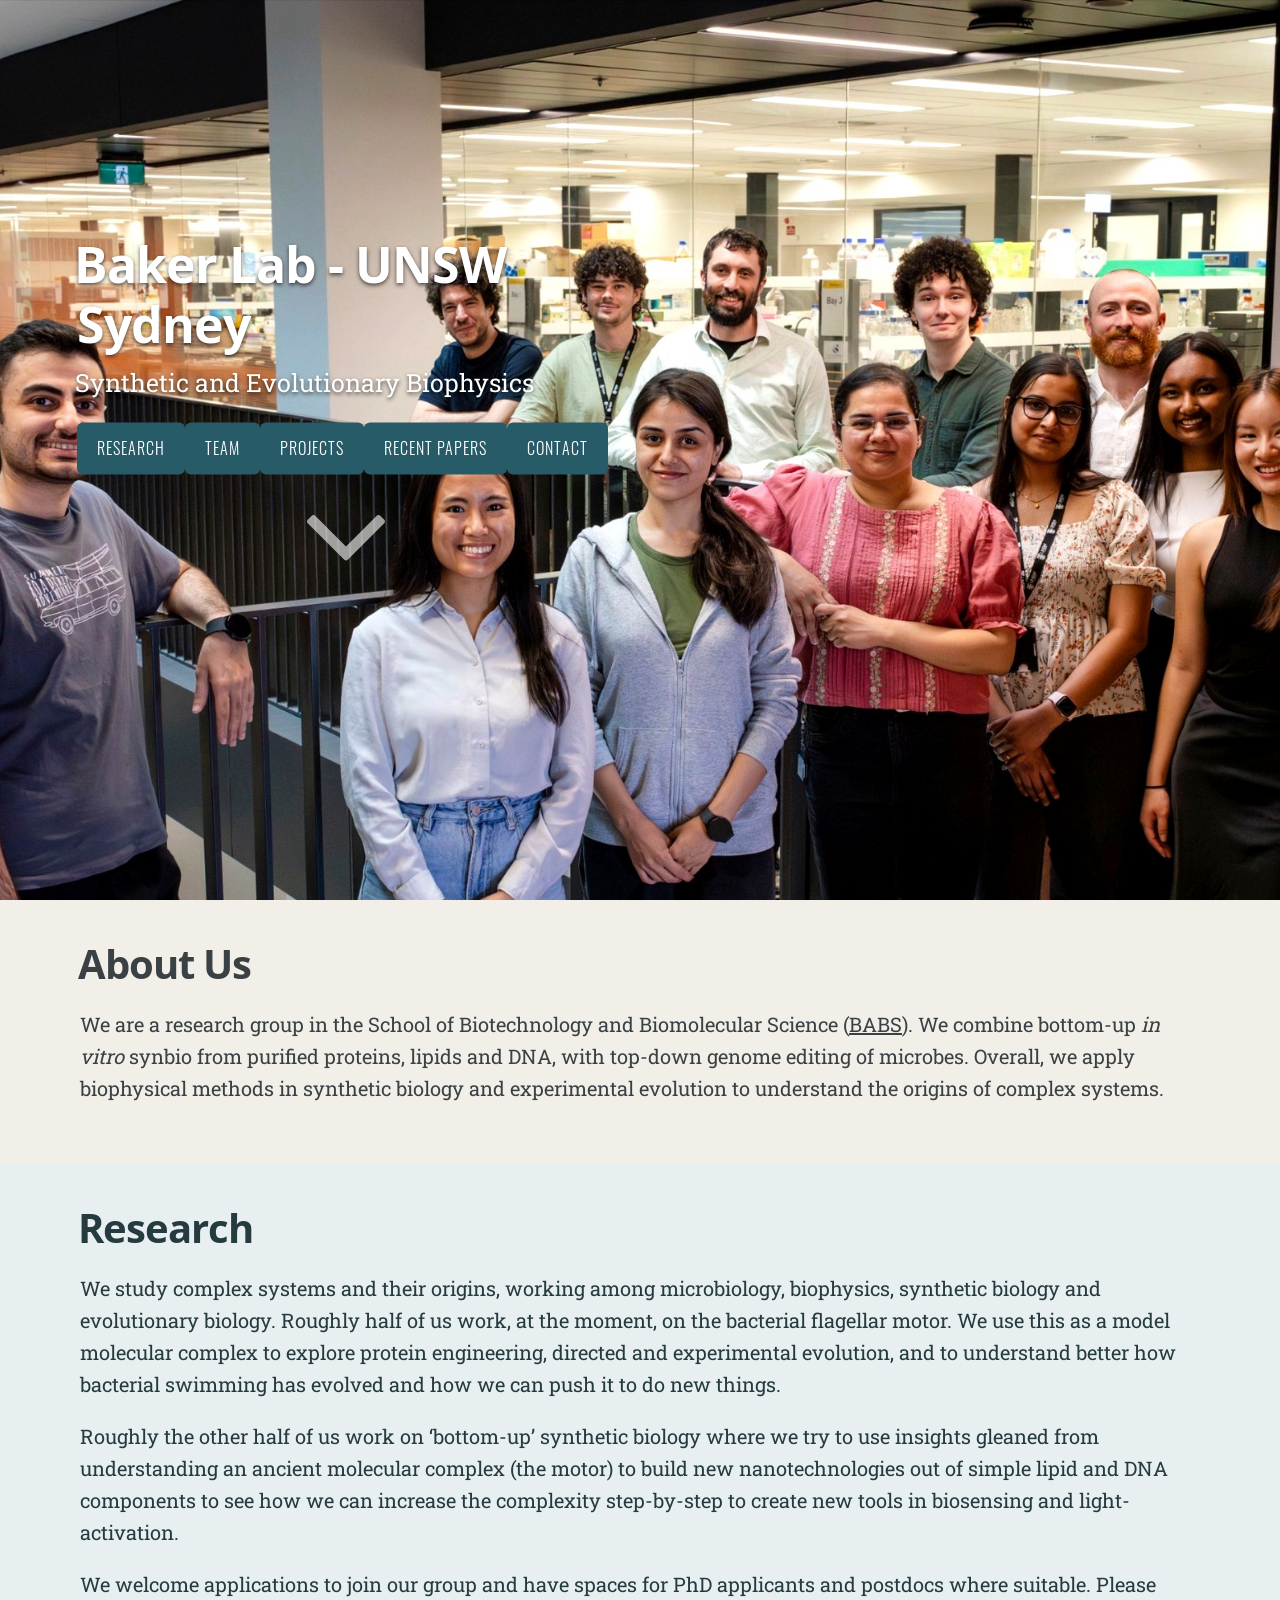
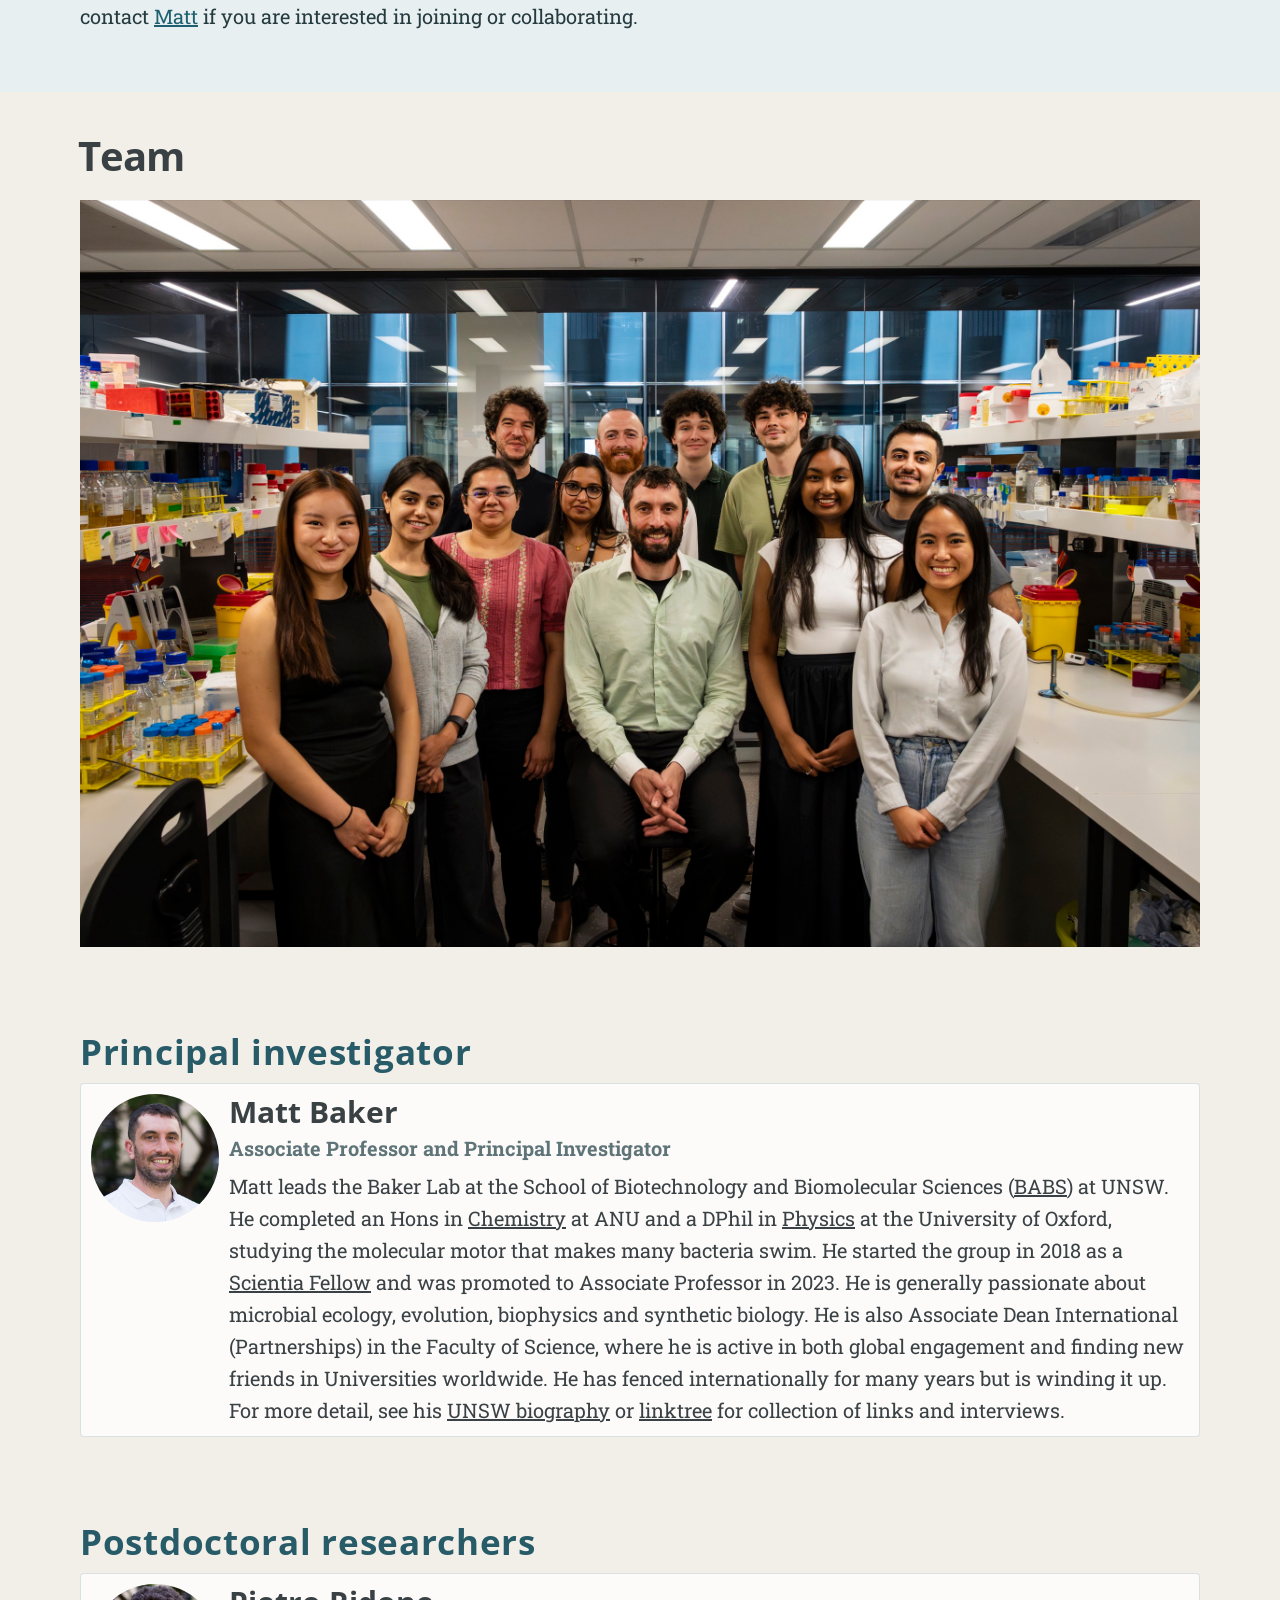
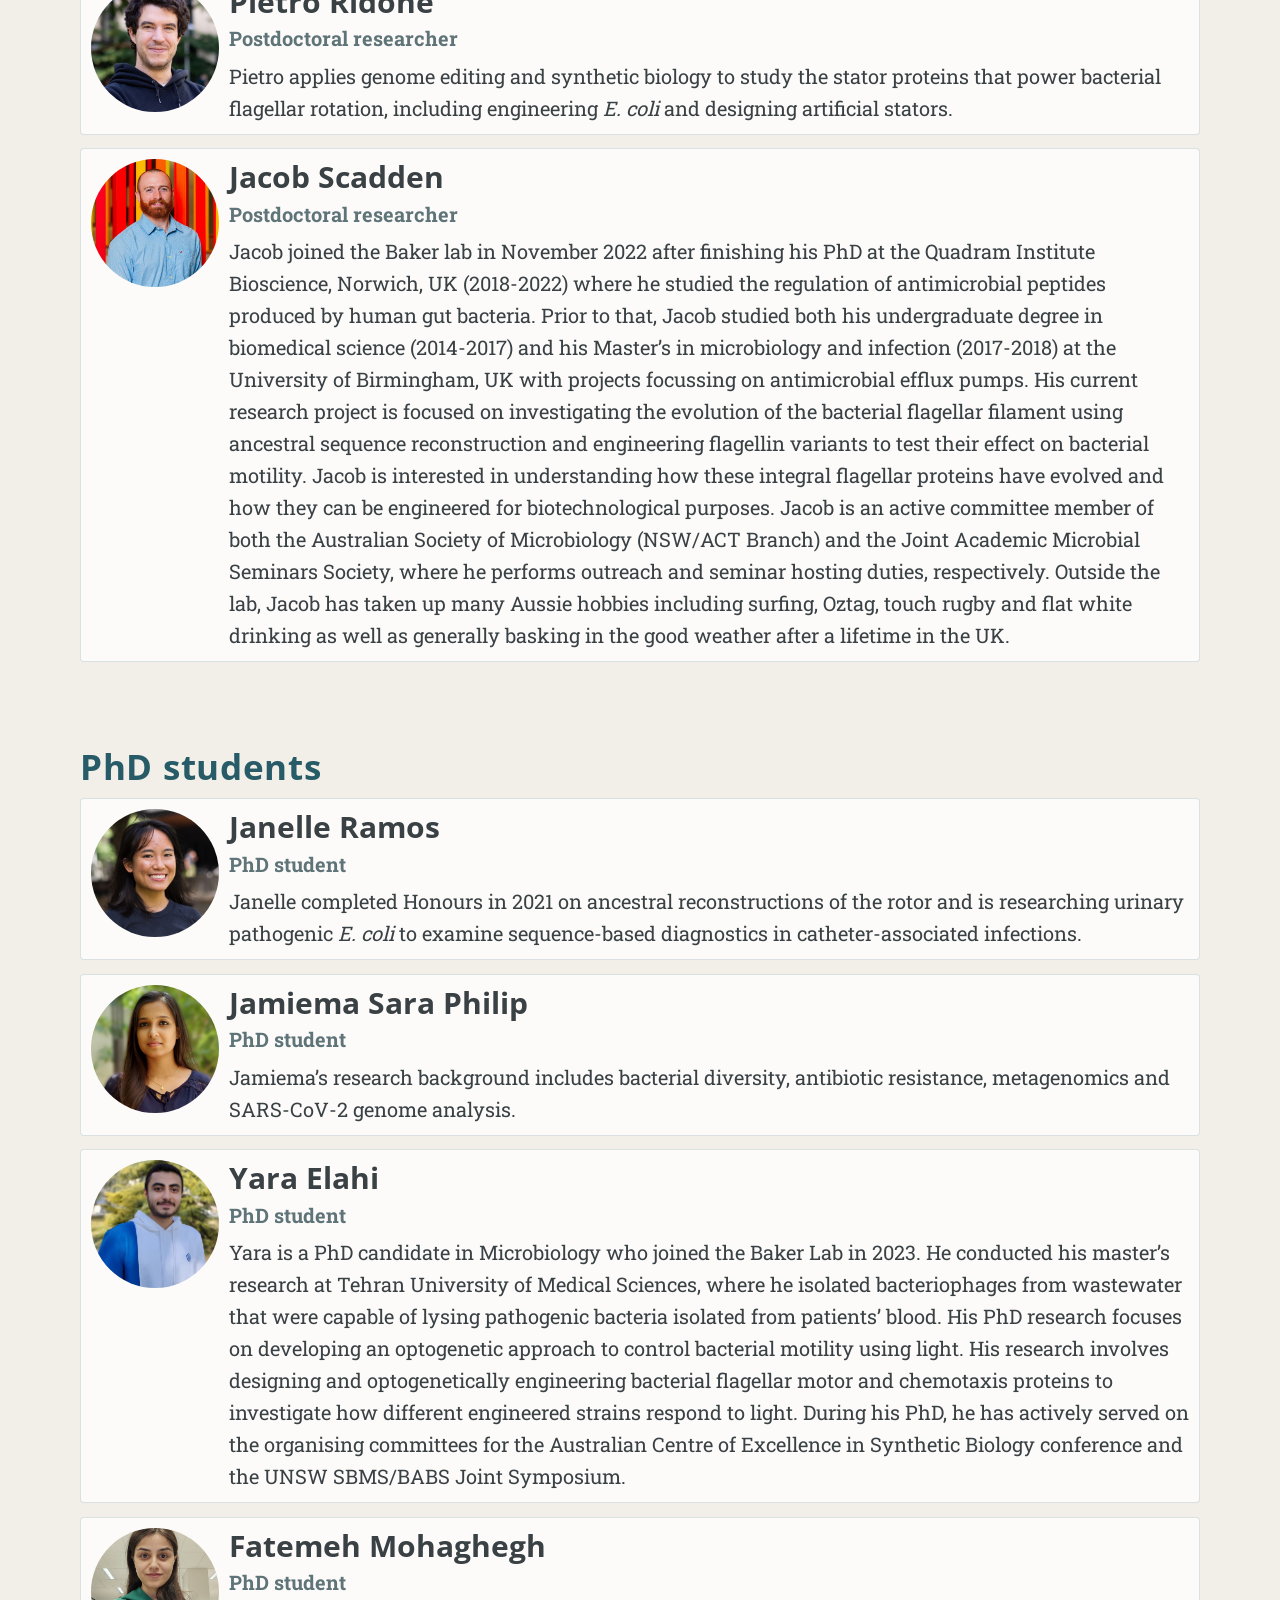
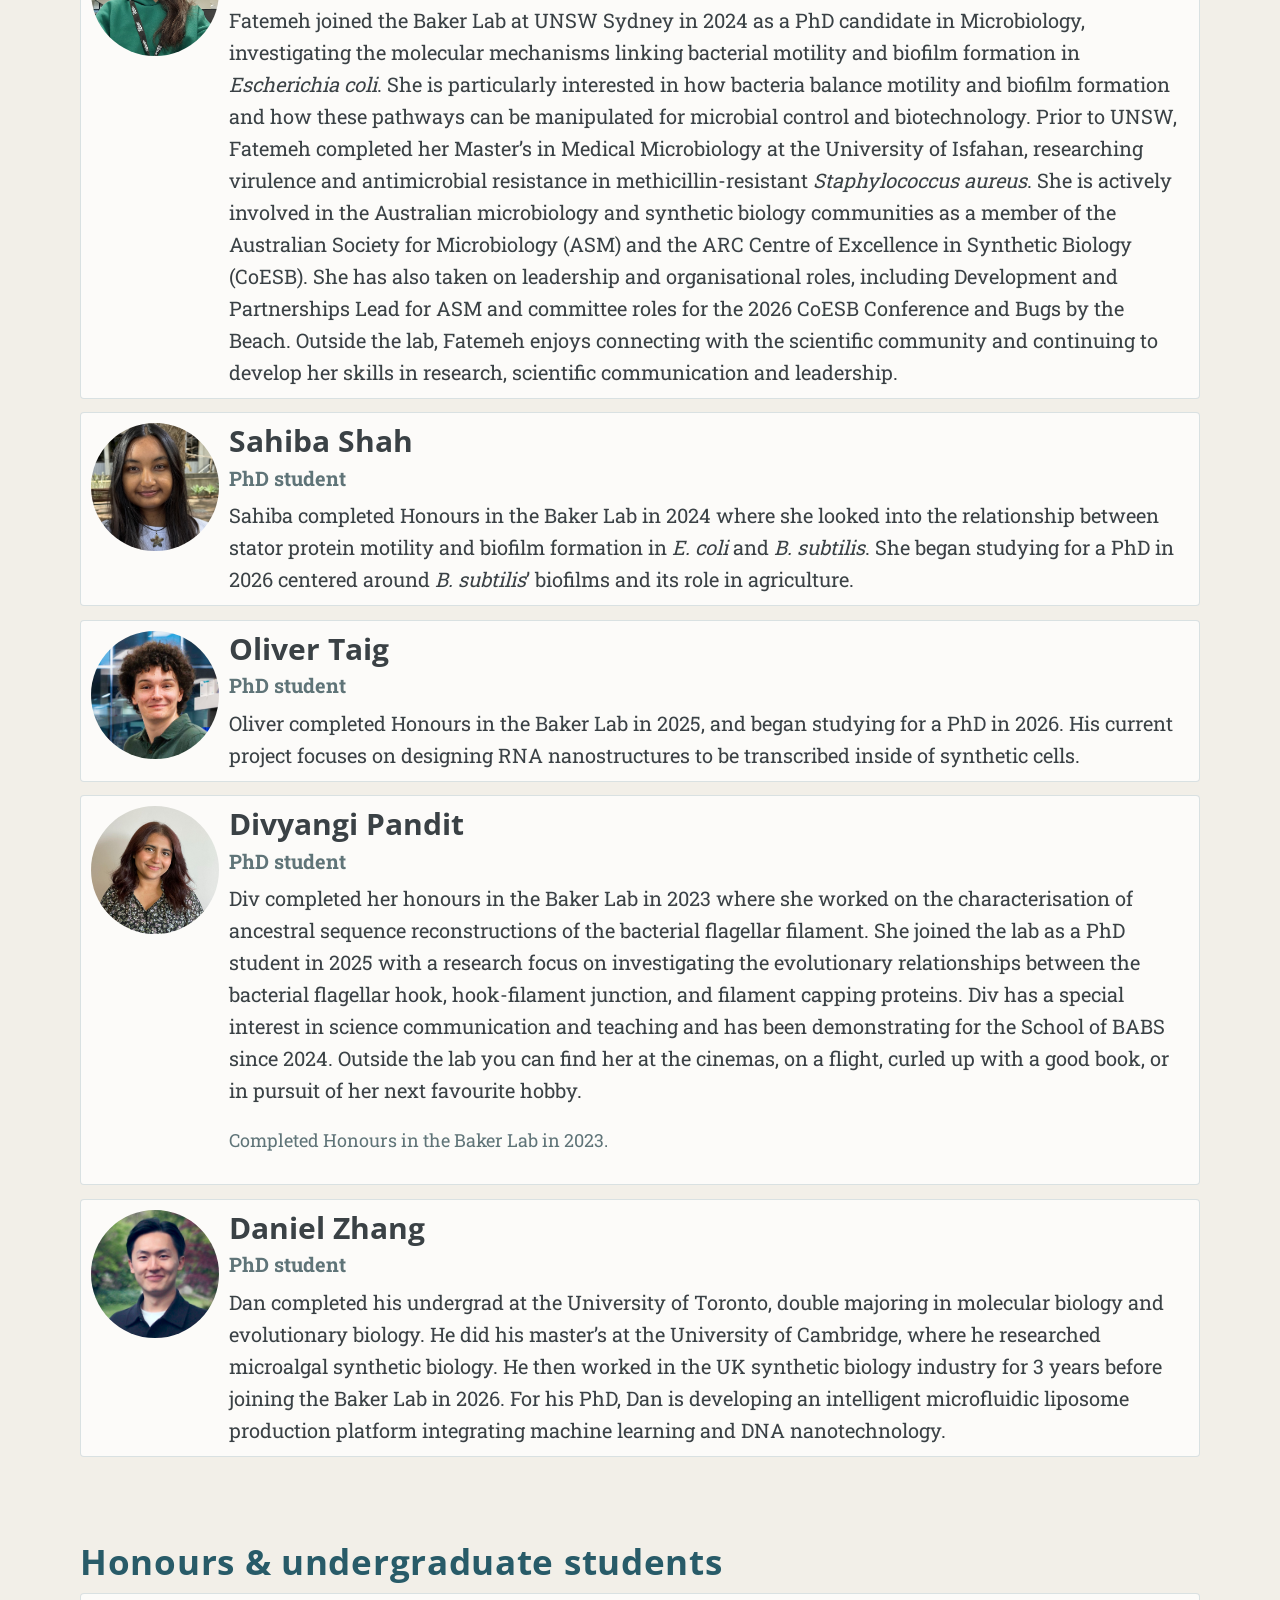
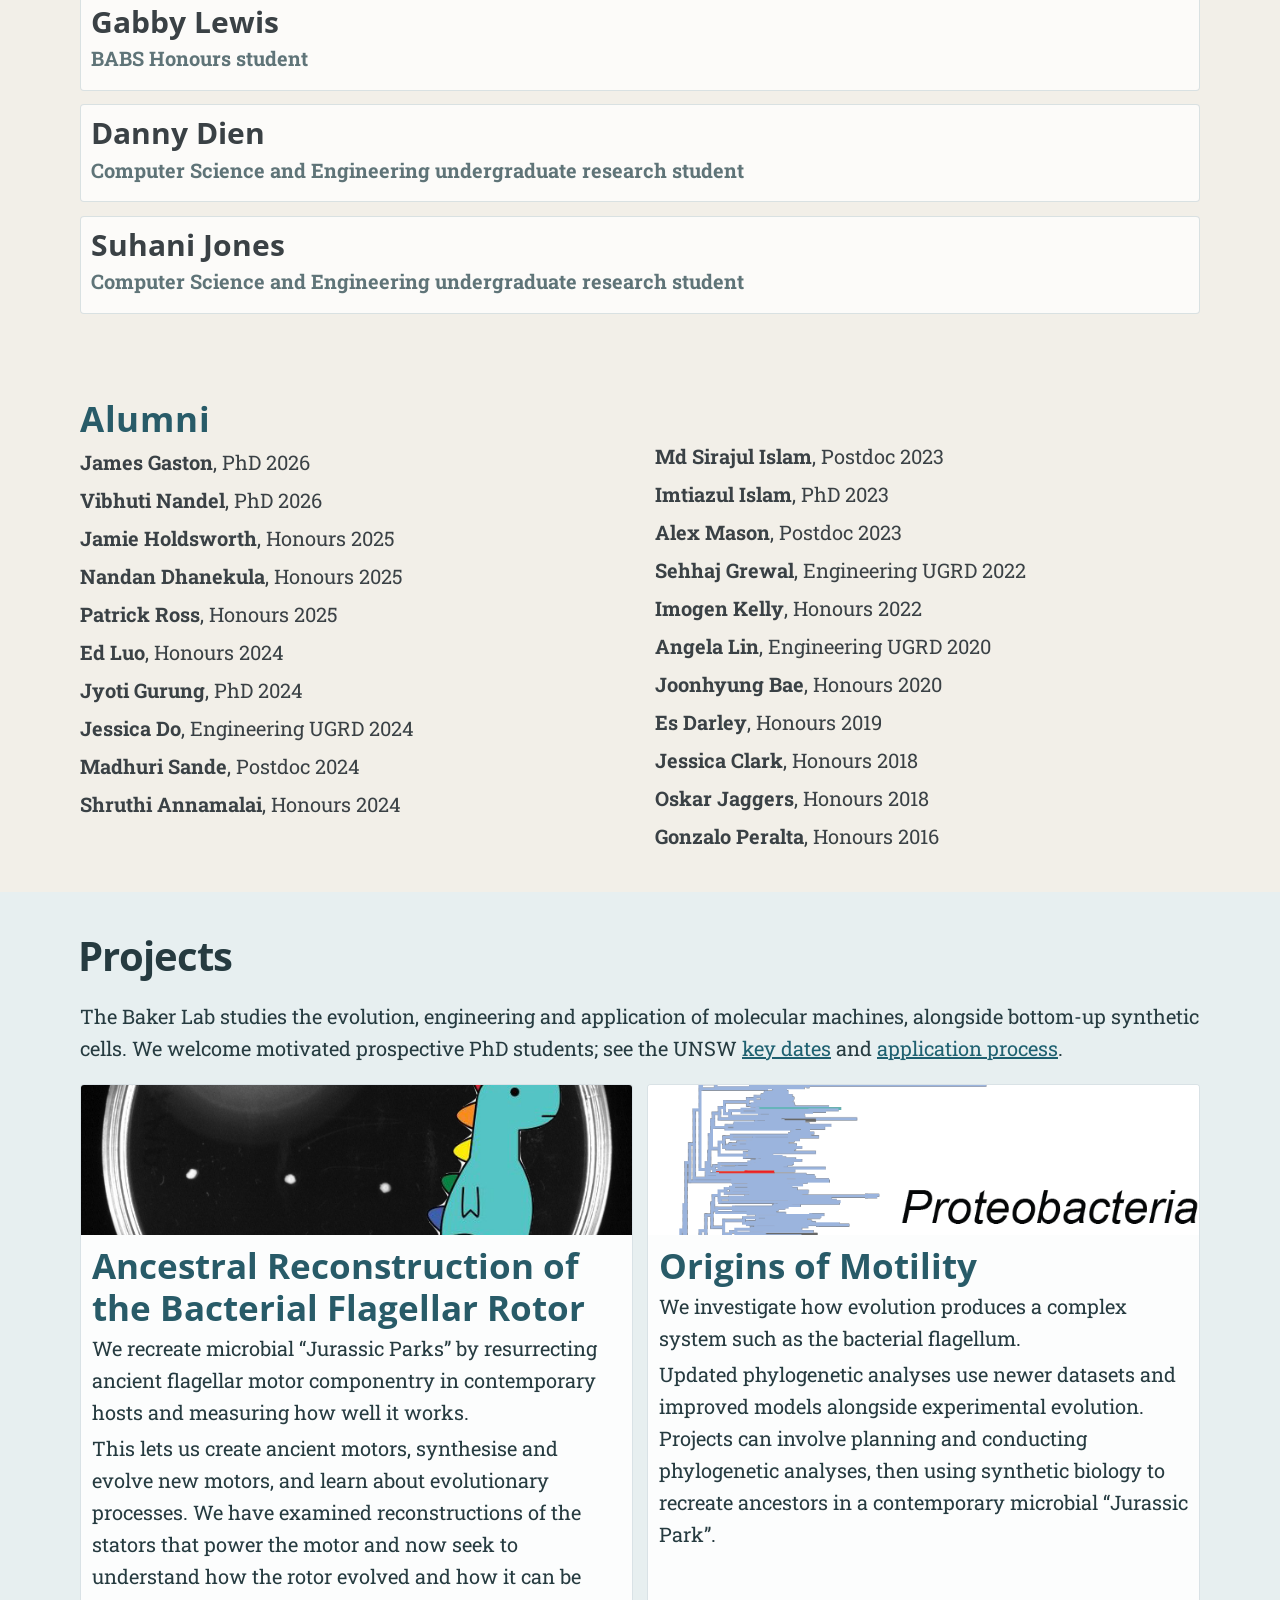
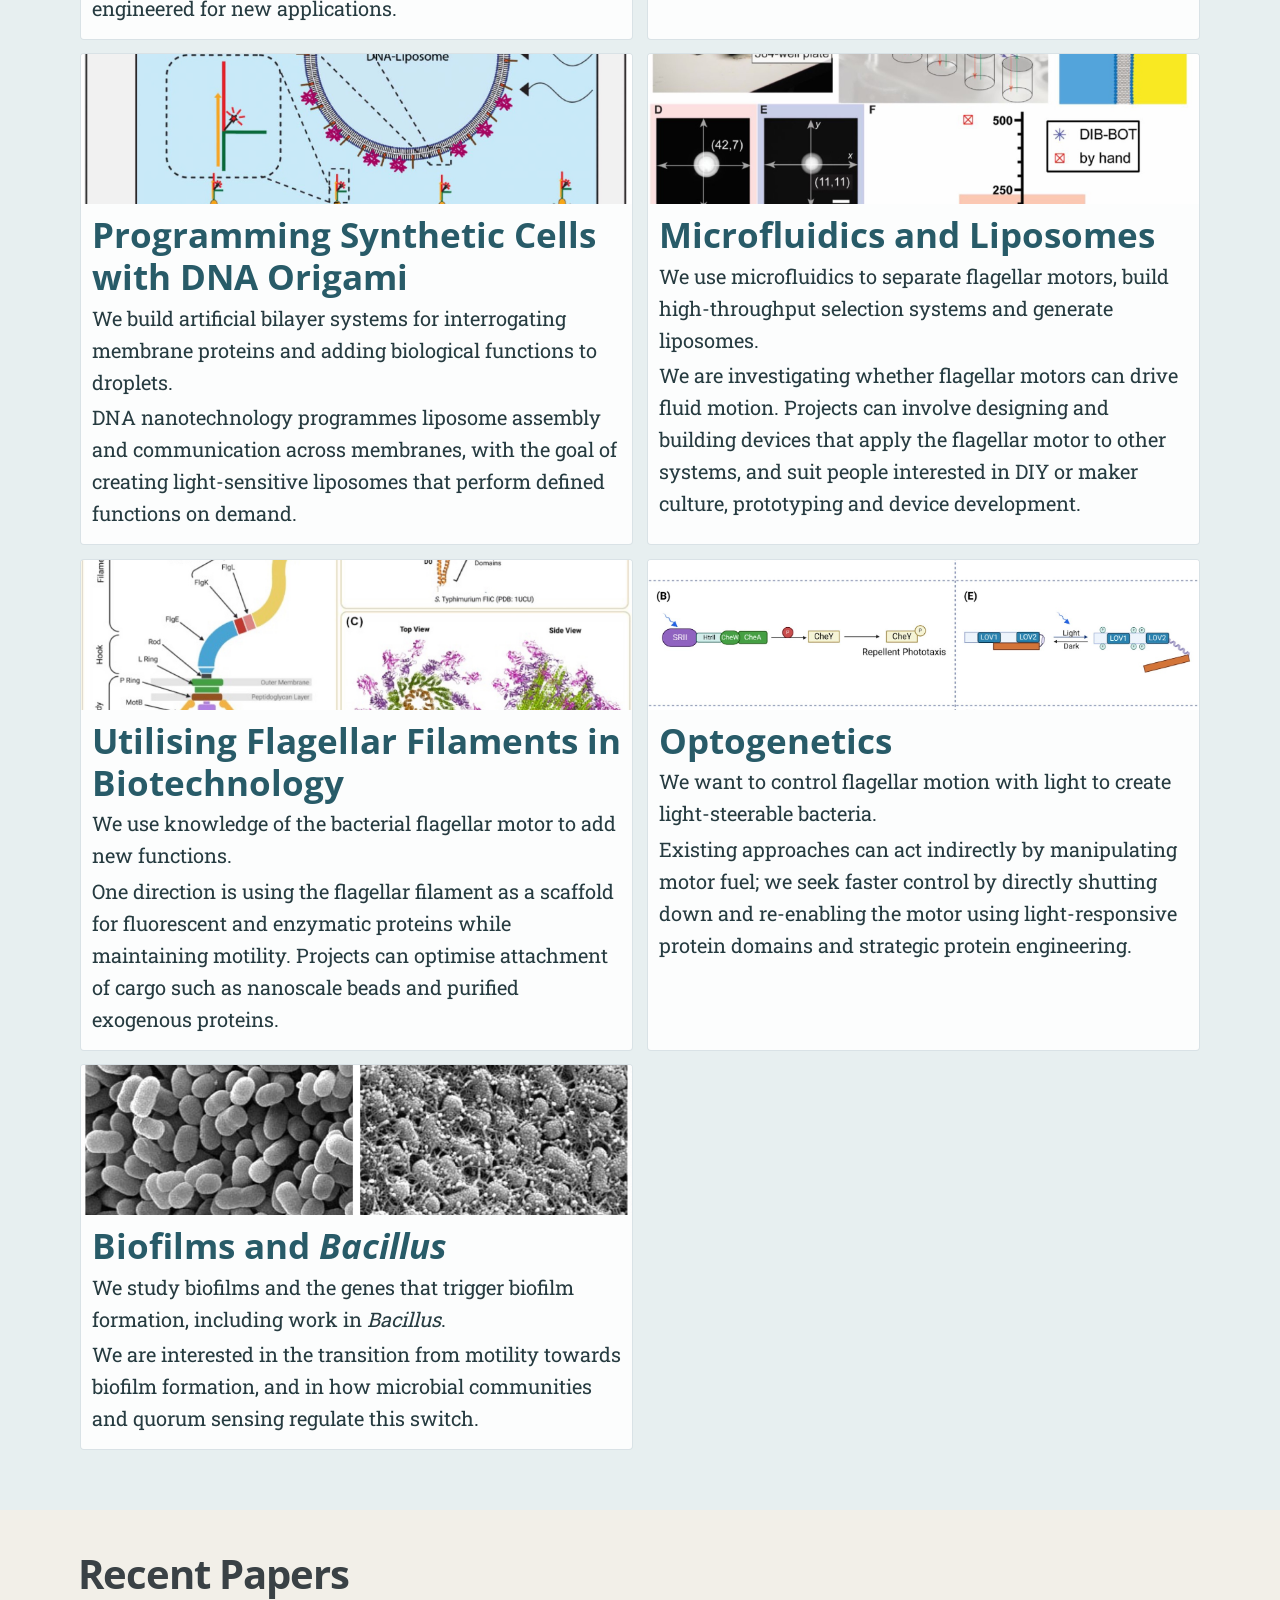
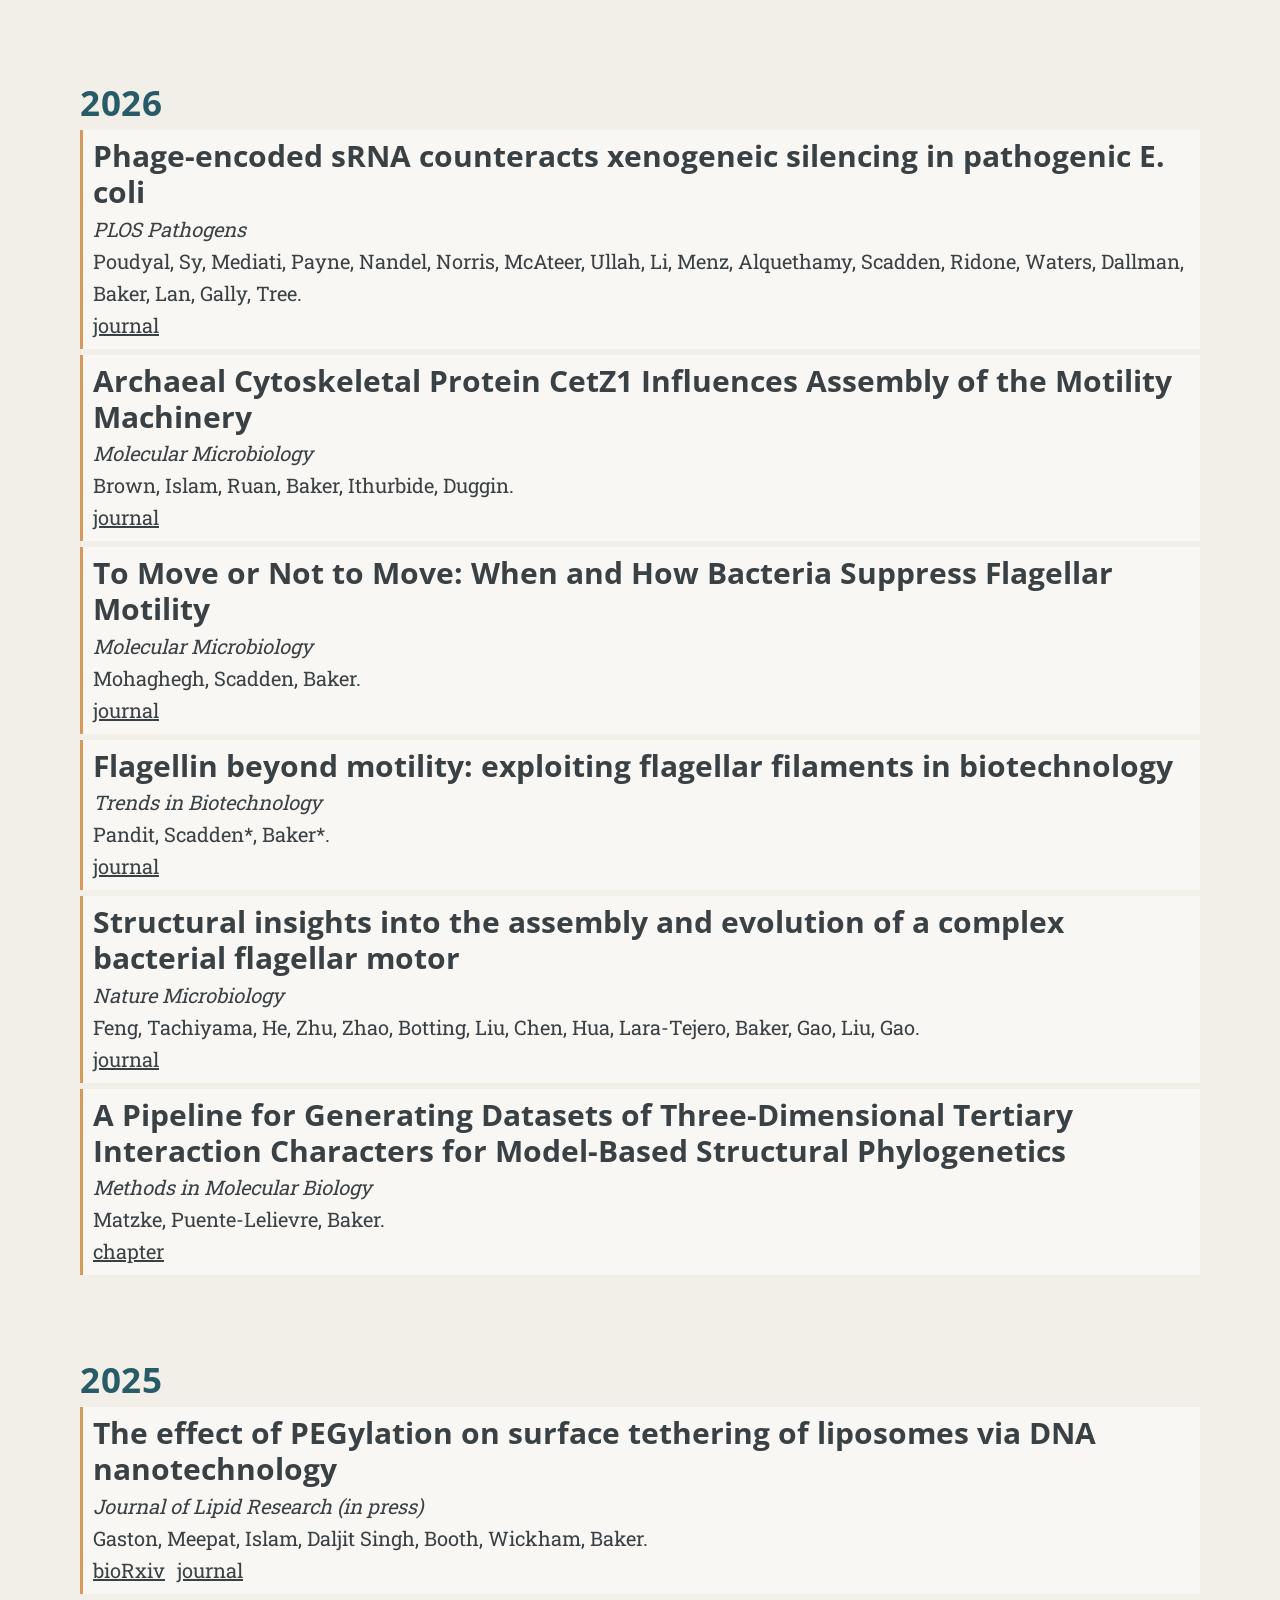
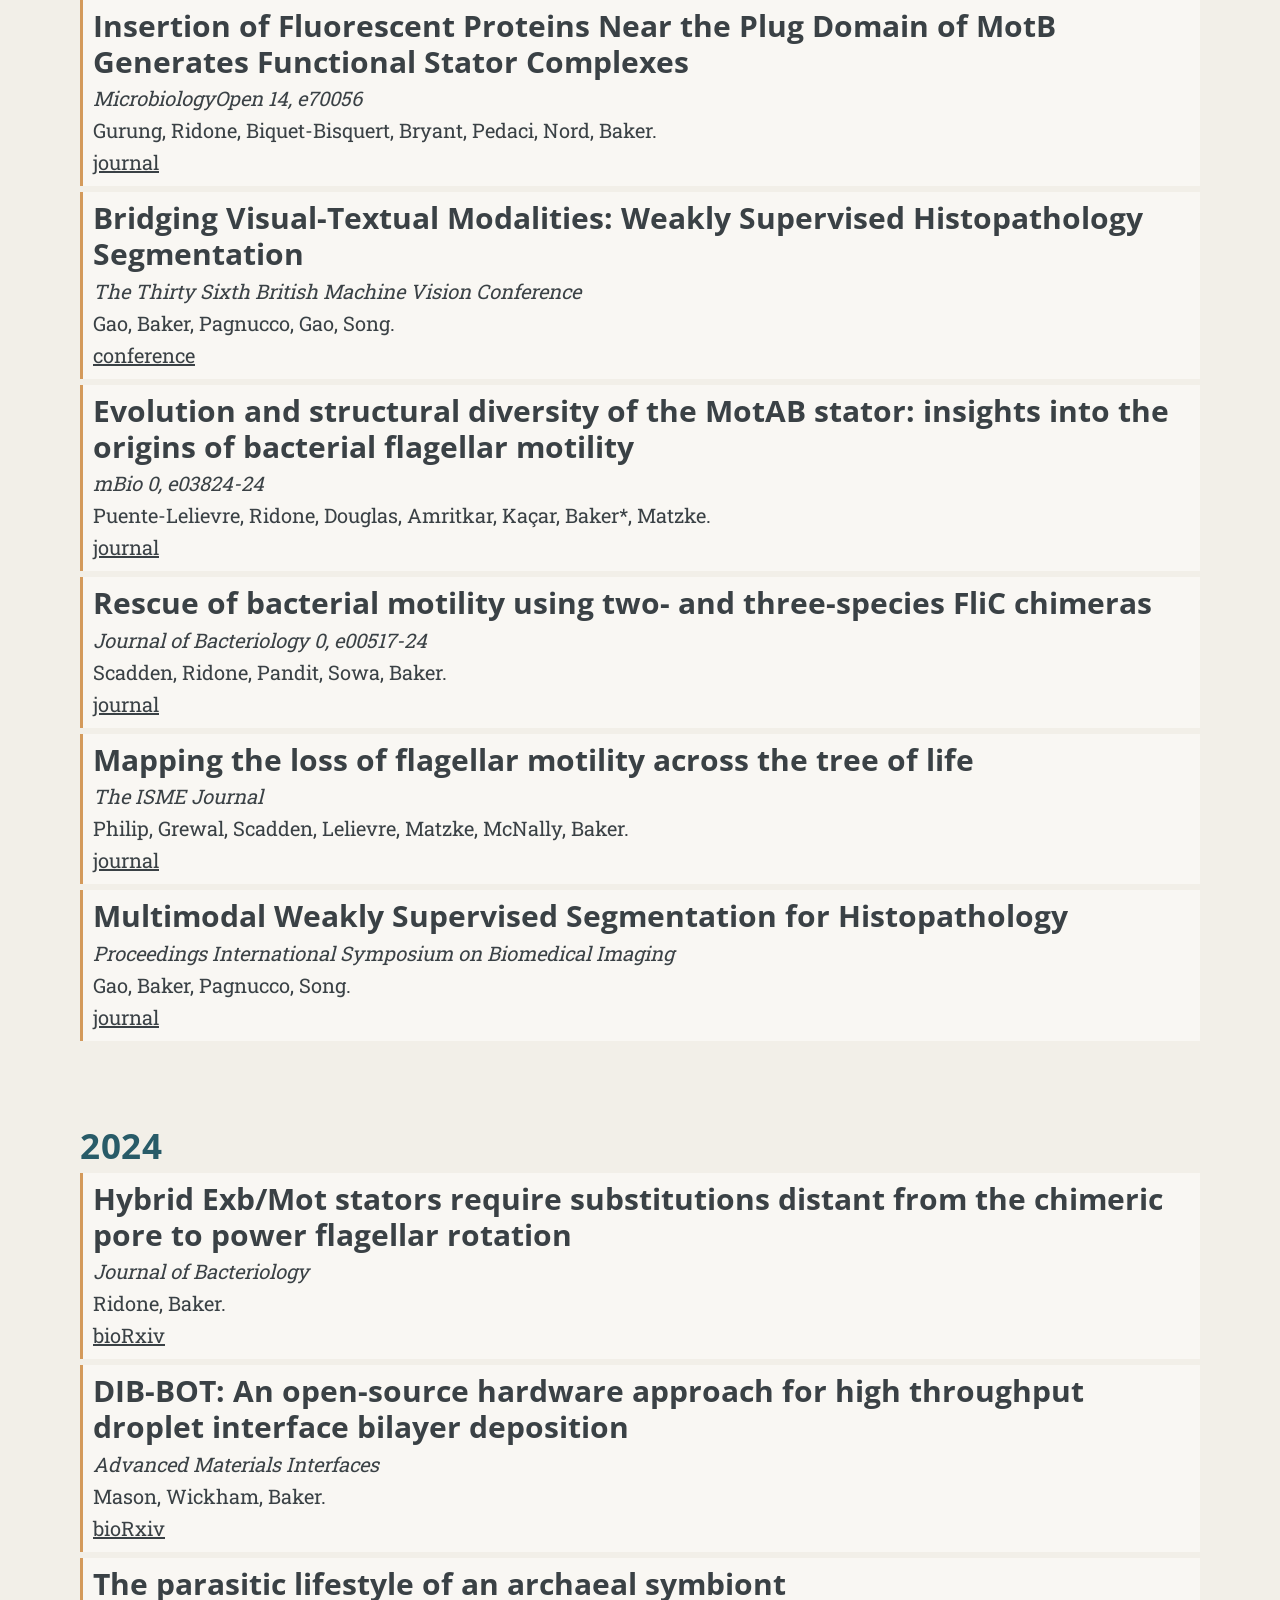
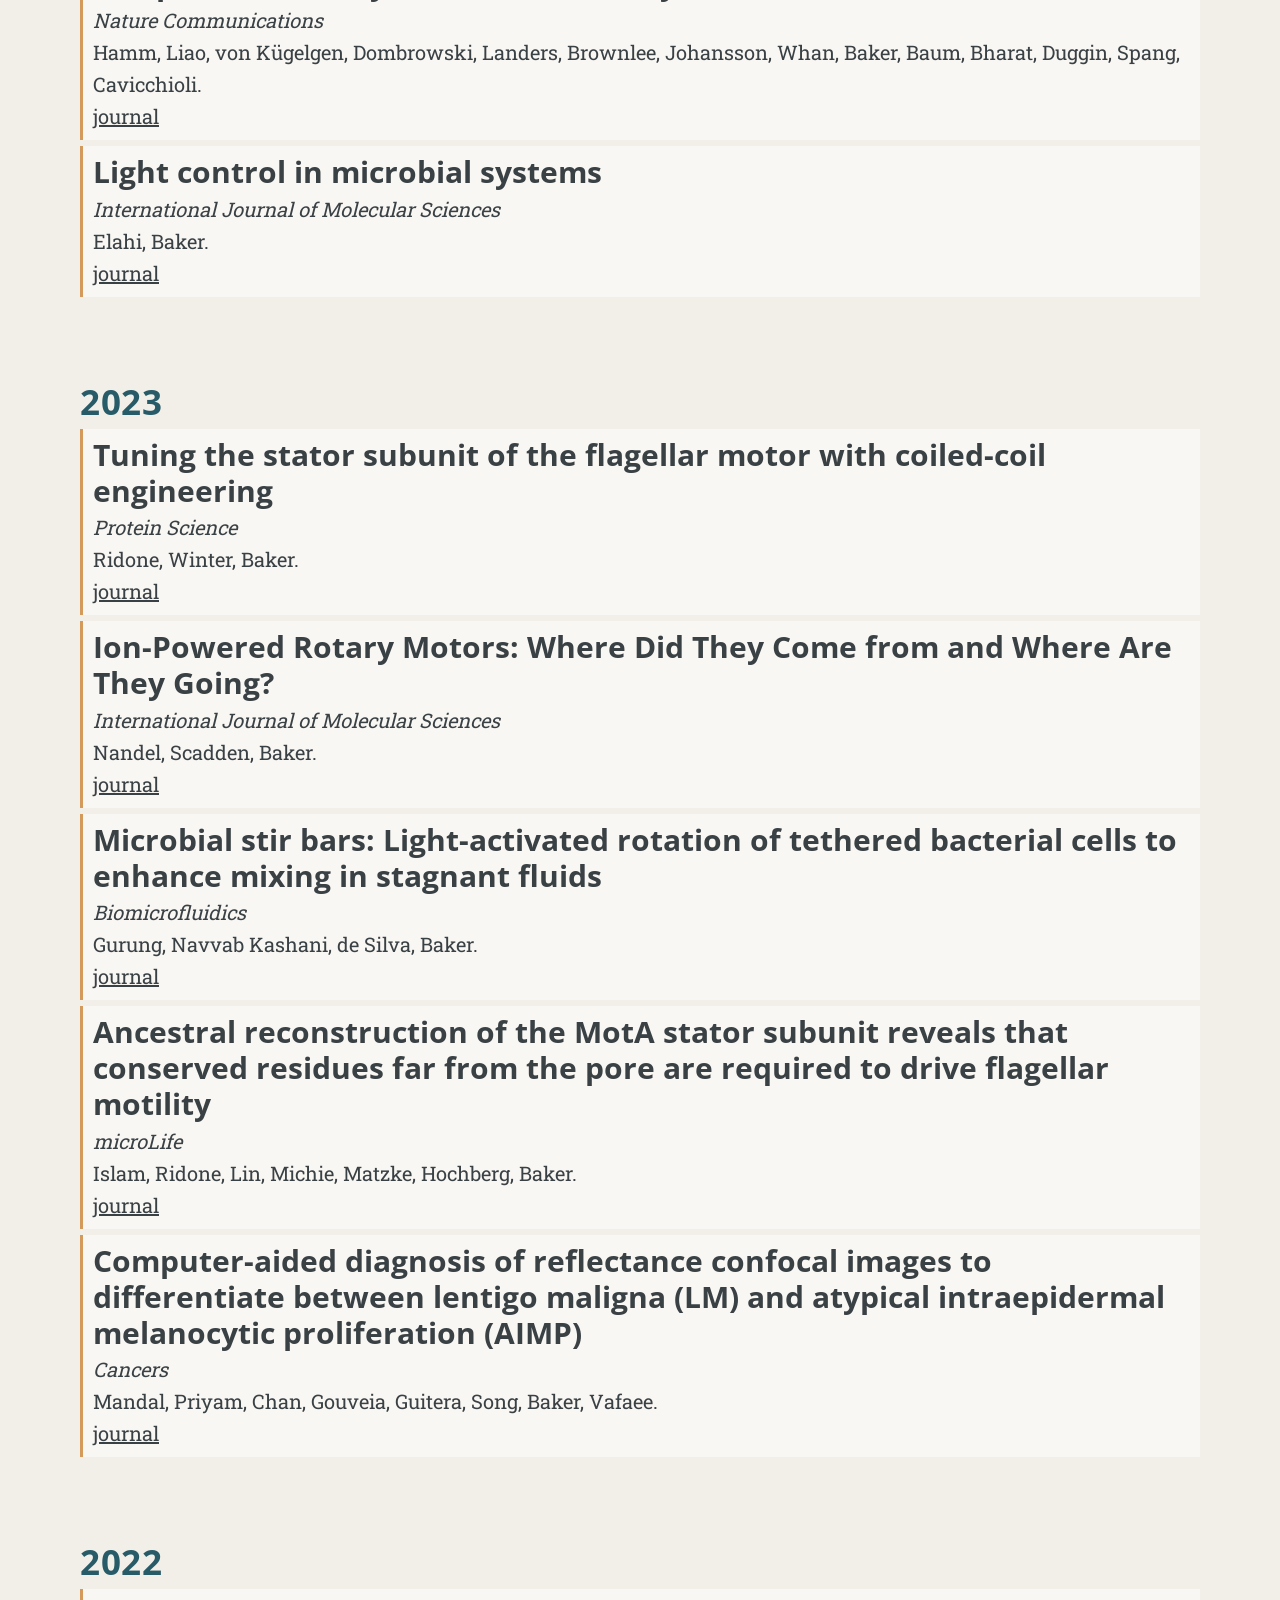
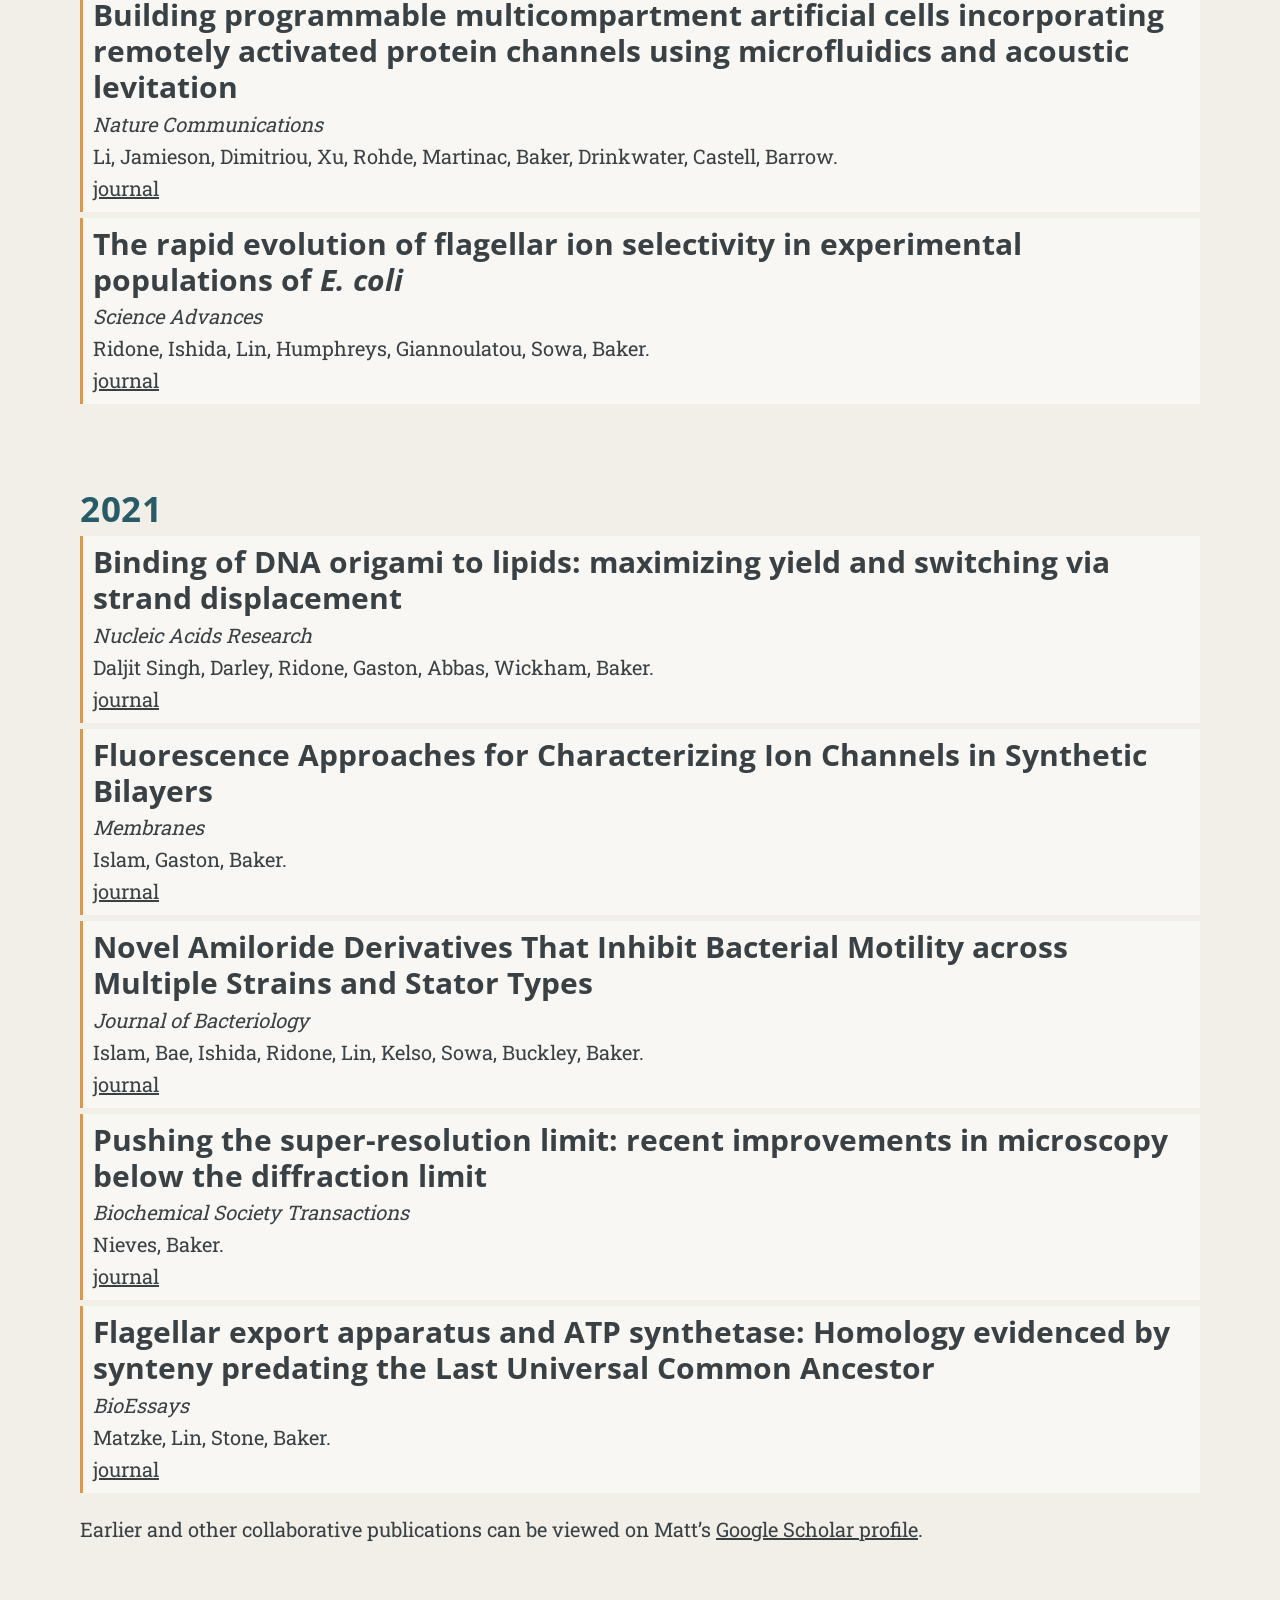
==== commit eefb7792: "deploy: e759ebcdfc0bae1a668ce1d9cf5f16c7f5ee7b2e" ====
--- a/index.html
+++ b/index.html
@@ -1,3 +1,3 @@
 <!doctype html><html><meta http-equiv=Content-Type content="text/html" charset=UTF-8><meta http-equiv=X-UA-Compatible content="IE=edge,chrome=1"><title>Baker Lab - UNSW Sydney</title><link rel="shortcut icon" href=https://bakerlabbabs.github.io/images/favicon.png type=image/png><meta name=description content="Synthetic and Evolutionary Biophysics at UNSW"><meta name=keywords content="flagellar motor evolutionary biology experimental evolution directed evolution biophysics DNA nanotechnology"><meta name=referrer content="no-referrer-when-downgrade"><meta name=HandheldFriendly content="True"><meta name=MobileOptimized content="320"><meta name=viewport content="width=device-width,initial-scale=1"><link rel=stylesheet href=https://bakerlabbabs.github.io/css/screen.css><link rel=stylesheet href=https://bakerlabbabs.github.io/css/fonts.css type=text/css><link rel=stylesheet href=https://bakerlabbabs.github.io/fork-awesome/css/fork-awesome.min.css type=text/css><meta property="og:url" content="https://bakerlabbabs.github.io/"><meta property="og:site_name" content="Baker Lab - UNSW Sydney"><meta property="og:title" content="Baker Lab - UNSW Sydney"><meta property="og:description" content="Synthetic and Evolutionary Biophysics at UNSW"><meta property="og:locale" content="en"><meta property="og:type" content="website"><meta property="og:image" content="https://bakerlabbabs.github.io/images/header-2026.jpg"><meta name=twitter:card content="summary_large_image"><meta name=twitter:image content="https://bakerlabbabs.github.io/images/header-2026.jpg"><meta name=twitter:title content="Baker Lab - UNSW Sydney"><meta name=twitter:description content="Synthetic and Evolutionary Biophysics at UNSW"><meta itemprop=name content="Baker Lab - UNSW Sydney"><meta itemprop=description content="Synthetic and Evolutionary Biophysics at UNSW"><meta itemprop=image content="https://bakerlabbabs.github.io/images/header-2026.jpg"><link rel=stylesheet href=./css/lab-overrides.css><link rel=apple-touch-icon sizes=180x180 href=https://bakerlabbabs.github.io/images/apple-touch-icon.png><link rel=icon type=image/png sizes=32x32 href=https://bakerlabbabs.github.io/images/favicon-32x32.png><link rel=icon type=image/png sizes=16x16 href=https://bakerlabbabs.github.io/images/favicon-16x16.png><link rel=stylesheet href=./css/lab-overrides.css><body><header id=site-head style=background-image:url(images/header-2026-web-optimized.jpg)><div class=vertical><div id=site-head-content class=inner><h1 class=blog-title>Baker Lab - UNSW Sydney</h1><h2 class=blog-description>Synthetic and Evolutionary Biophysics</h2><a class="btn site-menu" data-title-anchor=research>Research</a><a class="btn site-menu" data-title-anchor=team>Team</a><a class="btn site-menu" data-title-anchor=projects>Projects</a><a class="btn site-menu" data-title-anchor=recent-papers>Recent Papers</a><a class="btn site-menu" data-title-anchor=contact>Contact</a>
-<i id=header-arrow class="fa fa-angle-down" aria-hidden=true></i></div></div></header><main class=content role=main><div class=fixed-nav></div><div class=post-holder><article id=about-us class="post first"><header class=post-header><h2 class=post-title>About Us</h2></header><section class=post-content><p>We are a research group in the School of Biotechnology and Biomolecular Science (<a href=https://www.babs.unsw.edu.au/>BABS</a>). We combine bottom-up <em>in vitro</em> synbio from purified proteins, lipids and DNA, with top-down genome editing of microbes. Overall, we apply biophysical methods in synthetic biology and experimental evolution to understand the origins of complex systems.</p></section></article></div><div class=post-holder><article id=research class=post><header class=post-header><h2 class=post-title>Research</h2></header><section class=post-content><p>We study complex systems and their origins, working among microbiology, biophysics, synthetic biology and evolutionary biology. Roughly half of us work, at the moment, on the bacterial flagellar motor. We use this as a model molecular complex to explore protein engineering, directed and experimental evolution, and to understand better how bacterial swimming has evolved and how we can push it to do new things.</p><p>Roughly the other half of us work on &lsquo;bottom-up&rsquo; synthetic biology where we try to use insights gleaned from understanding an ancient molecular complex (the motor) to build new nanotechnologies out of simple lipid and DNA components to see how we can increase the complexity step-by-step to create new tools in biosensing and light-activation.</p><p>We welcome applications to join our group and have spaces for PhD applicants and postdocs where suitable. Please contact <a href=https://www.babs.unsw.edu.au/matthew-baker>Matt</a> if you are interested in joining or collaborating.</p></section></article></div><div class=post-holder><article id=team class=post><header class=post-header><h2 class=post-title>Team</h2></header><section class=post-content><p><img src=images/team-2026.jpg alt="Baker Lab group in the laboratory"></p><h3>Principal investigator</h3><div class=member-grid><article class=member-card><img src=./images/Matt.jpg alt="Portrait of Matt Baker" loading=lazy><div><h4>Matt Baker</h4><p class=member-role>Associate Professor and Principal Investigator</p><div class=member-bio>Matt leads the Baker Lab at the School of Biotechnology and Biomolecular Sciences (<a href=https://www.babs.unsw.edu.au>BABS</a>) at UNSW. He completed an Hons in <a href=https://chemistry.anu.edu.au/>Chemistry</a> at ANU and a DPhil in <a href=https://www.physics.ox.ac.uk/>Physics</a> at the University of Oxford, studying the molecular motor that makes many bacteria swim. He started the group in 2018 as a <a href=https://research.unsw.edu.au/scientia-program>Scientia Fellow</a> and was promoted to Associate Professor in 2023. He is generally passionate about microbial ecology, evolution, biophysics and synthetic biology. He is also Associate Dean International (Partnerships) in the Faculty of Science, where he is active in both global engagement and finding new friends in Universities worldwide. He has fenced internationally for many years but is winding it up. For more detail, see his <a href=https://www.babs.unsw.edu.au/matthew-baker>UNSW biography</a> or <a href=http://linktr.ee/phatmattbaker>linktree</a> for collection of links and interviews.</div></div></article></div><h3>Postdoctoral researchers</h3><div class=member-grid><article class=member-card><img src=./images/Pietro.jpg alt="Portrait of Pietro Ridone" loading=lazy><div><h4>Pietro Ridone</h4><p class=member-role>Postdoctoral researcher</p><div class=member-bio>Pietro applies genome editing and synthetic biology to study the stator proteins that power bacterial flagellar rotation, including engineering <em>E. coli</em> and designing artificial stators.</div></div></article><article class=member-card><img src=./images/Jacob.jpg alt="Portrait of Jacob Scadden" loading=lazy><div><h4>Jacob Scadden</h4><p class=member-role>Postdoctoral researcher</p><div class=member-bio>Jacob joined the Baker lab in November 2022 after finishing his PhD at the Quadram Institute Bioscience, Norwich, UK (2018-2022) where he studied the regulation of antimicrobial peptides produced by human gut bacteria. Prior to that, Jacob studied both his undergraduate degree in biomedical science (2014-2017) and his Master’s in microbiology and infection (2017-2018) at the University of Birmingham, UK with projects focussing on antimicrobial efflux pumps. His current research project is focused on investigating the evolution of the bacterial flagellar filament using ancestral sequence reconstruction and engineering flagellin variants to test their effect on bacterial motility. Jacob is interested in understanding how these integral flagellar proteins have evolved and how they can be engineered for biotechnological purposes. Jacob is an active committee member of both the Australian Society of Microbiology (NSW/ACT Branch) and the Joint Academic Microbial Seminars Society, where he performs outreach and seminar hosting duties, respectively. Outside the lab, Jacob has taken up many Aussie hobbies including surfing, Oztag, touch rugby and flat white drinking as well as generally basking in the good weather after a lifetime in the UK.</div></div></article></div><h3>PhD students</h3><div class=member-grid><article class=member-card><img src=./images/Janelle.jpg alt="Portrait of Janelle Ramos" loading=lazy><div><h4>Janelle Ramos</h4><p class=member-role>PhD student</p><div class=member-bio>Janelle completed Honours in 2021 on ancestral reconstructions of the rotor and is researching urinary pathogenic <em>E. coli</em> to examine sequence-based diagnostics in catheter-associated infections.</div></div></article><article class=member-card><img src=./images/Jamiema.jpg alt="Portrait of Jamiema Sara Philip" loading=lazy><div><h4>Jamiema Sara Philip</h4><p class=member-role>PhD student</p><div class=member-bio>Jamiema’s research background includes bacterial diversity, antibiotic resistance, metagenomics and SARS-CoV-2 genome analysis.</div></div></article><article class=member-card><img src=./images/Yara.jpg alt="Portrait of Yara Elahi" loading=lazy><div><h4>Yara Elahi</h4><p class=member-role>PhD student</p><div class=member-bio>Yara is a PhD candidate in Microbiology who joined the Baker Lab in 2023. He conducted his master’s research at Tehran University of Medical Sciences, where he isolated bacteriophages from wastewater that were capable of lysing pathogenic bacteria isolated from patients’ blood. His PhD research focuses on developing an optogenetic approach to control bacterial motility using light. His research involves designing and optogenetically engineering bacterial flagellar motor and chemotaxis proteins to investigate how different engineered strains respond to light. During his PhD, he has actively served on the organising committees for the Australian Centre of Excellence in Synthetic Biology conference and the UNSW SBMS/BABS Joint Symposium.</div></div></article><article class=member-card><img src=./images/Fatemeh.jpg alt="Portrait of Fatemeh Mohaghegh" loading=lazy><div><h4>Fatemeh Mohaghegh</h4><p class=member-role>PhD student</p><div class=member-bio>Fatemeh joined the Baker Lab at UNSW Sydney in 2024 as a PhD candidate in Microbiology, investigating the molecular mechanisms linking bacterial motility and biofilm formation in <em>Escherichia coli</em>. She is particularly interested in how bacteria balance motility and biofilm formation and how these pathways can be manipulated for microbial control and biotechnology. Prior to UNSW, Fatemeh completed her Master’s in Medical Microbiology at the University of Isfahan, researching virulence and antimicrobial resistance in methicillin-resistant <em>Staphylococcus aureus</em>. She is actively involved in the Australian microbiology and synthetic biology communities as a member of the Australian Society for Microbiology (ASM) and the ARC Centre of Excellence in Synthetic Biology (CoESB). She has also taken on leadership and organisational roles, including Development and Partnerships Lead for ASM and committee roles for the 2026 CoESB Conference and Bugs by the Beach. Outside the lab, Fatemeh enjoys connecting with the scientific community and continuing to develop her skills in research, scientific communication and leadership.</div></div></article><article class=member-card><img src=./images/Sahiba.jpg alt="Portrait of Sahiba Shah" loading=lazy><div><h4>Sahiba Shah</h4><p class=member-role>PhD student</p><div class=member-bio>Sahiba completed Honours in the Baker Lab in 2024 where she looked into the relationship between stator protein motility and biofilm formation in <em>E. coli</em> and <em>B. subtilis</em>. She began studying for a PhD in 2026 centered around <em>B. subtilis</em>’ biofilms and its role in agriculture.</div></div></article><article class=member-card><img src=./images/Oliver.jpg alt="Portrait of Oliver Taig" loading=lazy><div><h4>Oliver Taig</h4><p class=member-role>PhD student</p><div class=member-bio>Oliver completed Honours in the Baker Lab in 2025, and began studying for a PhD in 2026. His current project focuses on designing RNA nanostructures to be transcribed inside of synthetic cells.</div></div></article><article class=member-card><img src=./images/Divyangi.jpg alt="Portrait of Divyangi Pandit" loading=lazy><div><h4>Divyangi Pandit</h4><p class=member-role>PhD student</p><div class=member-bio>Div completed her honours in the Baker Lab in 2023 where she worked on the characterisation of ancestral sequence reconstructions of the bacterial flagellar filament. She joined the lab as a PhD student in 2025 with a research focus on investigating the evolutionary relationships between the bacterial flagellar hook, hook-filament junction, and filament capping proteins. Div has a special interest in science communication and teaching and has been demonstrating for the School of BABS since 2024. Outside the lab you can find her at the cinemas, on a flight, curled up with a good book, or in pursuit of her next favourite hobby.</div><p class=member-note>Completed Honours in the Baker Lab in 2023.</p></div></article><article class=member-card><img src=./images/Daniel.jpg alt="Portrait of Daniel Zhang" loading=lazy><div><h4>Daniel Zhang</h4><p class=member-role>PhD student</p><div class=member-bio>Dan completed his undergrad at the University of Toronto, double majoring in molecular biology and evolutionary biology. He did his master’s at the University of Cambridge, where he researched microalgal synthetic biology. He then worked in the UK synthetic biology industry for 3 years before joining the Baker Lab in 2026. For his PhD, Dan is developing an intelligent microfluidic liposome production platform integrating machine learning and DNA nanotechnology.</div></div></article></div><h3>Honours & undergraduate students</h3><div class=member-grid><article class=member-card><div><h4>Gabby Lewis</h4><p class=member-role>BABS Honours student</p></div></article><article class=member-card><div><h4>Danny Dien</h4><p class=member-role>Computer Science and Engineering undergraduate research student</p></div></article><article class=member-card><div><h4>Suhani Jones</h4><p class=member-role>Computer Science and Engineering undergraduate research student</p></div></article></div><h3>Alumni</h3><div class=alumni-list><p><strong>James Gaston</strong>, PhD 2026</p><p><strong>Vibhuti Nandel</strong>, PhD 2026</p><p><strong>Jamie Holdsworth</strong>, Honours 2025</p><p><strong>Nandan Dhanekula</strong>, Honours 2025</p><p><strong>Patrick Ross</strong>, Honours 2025</p><p><strong>Ed Luo</strong>, Honours 2024</p><p><strong>Jyoti Gurung</strong>, PhD 2024</p><p><strong>Jessica Do</strong>, Engineering UGRD 2024</p><p><strong>Madhuri Sande</strong>, Postdoc 2024</p><p><strong>Shruthi Annamalai</strong>, Honours 2024</p><p><strong>Md Sirajul Islam</strong>, Postdoc 2023</p><p><strong>Imtiazul Islam</strong>, PhD 2023</p><p><strong>Alex Mason</strong>, Postdoc 2023</p><p><strong>Sehhaj Grewal</strong>, Engineering UGRD 2022</p><p><strong>Imogen Kelly</strong>, Honours 2022</p><p><strong>Angela Lin</strong>, Engineering UGRD 2020</p><p><strong>Joonhyung Bae</strong>, Honours 2020</p><p><strong>Es Darley</strong>, Honours 2019</p><p><strong>Jessica Clark</strong>, Honours 2018</p><p><strong>Oskar Jaggers</strong>, Honours 2018</p><p><strong>Gonzalo Peralta</strong>, Honours 2016</p></div></section></article></div><div class=post-holder><article id=projects class=post><header class=post-header><h2 class=post-title>Projects</h2></header><section class=post-content><p>The Baker Lab studies the evolution, engineering and application of molecular machines, alongside bottom-up synthetic cells. We welcome motivated prospective PhD students; see the UNSW <a href=https://research.unsw.edu.au/key-dates>key dates</a> and <a href=https://research.unsw.edu.au/how-apply>application process</a>.</p><div class=project-grid><article class=project-card><img src=./images/dinoplate.jpg alt loading=lazy><div><h3>Ancestral Reconstruction of the Bacterial Flagellar Rotor</h3><p class=project-summary>We recreate microbial “Jurassic Parks” by resurrecting ancient flagellar motor componentry in contemporary hosts and measuring how well it works.</p><p>This lets us create ancient motors, synthesise and evolve new motors, and learn about evolutionary processes. We have examined reconstructions of the stators that power the motor and now seek to understand how the rotor evolved and how it can be engineered for new applications.</p></div></article><article class=project-card><img src=./images/motbphylo.jpg alt loading=lazy><div><h3>Origins of Motility</h3><p class=project-summary>We investigate how evolution produces a complex system such as the bacterial flagellum.</p><p>Updated phylogenetic analyses use newer datasets and improved models alongside experimental evolution. Projects can involve planning and conducting phylogenetic analyses, then using synthetic biology to recreate ancestors in a contemporary microbial “Jurassic Park”.</p></div></article><article class=project-card><img src=./images/publication-pegylation.jpg alt loading=lazy><div><h3>Programming Synthetic Cells with DNA Origami</h3><p class=project-summary>We build artificial bilayer systems for interrogating membrane proteins and adding biological functions to droplets.</p><p>DNA nanotechnology programmes liposome assembly and communication across membranes, with the goal of creating light-sensitive liposomes that perform defined functions on demand.</p></div></article><article class=project-card><img src=./images/publication-dib-bot.jpg alt loading=lazy><div><h3>Microfluidics and Liposomes</h3><p class=project-summary>We use microfluidics to separate flagellar motors, build high-throughput selection systems and generate liposomes.</p><p>We are investigating whether flagellar motors can drive fluid motion. Projects can involve designing and building devices that apply the flagellar motor to other systems, and suit people interested in DIY or maker culture, prototyping and device development.</p></div></article><article class=project-card><img src=./images/publication-flagellin.jpg alt loading=lazy><div><h3>Utilising Flagellar Filaments in Biotechnology</h3><p class=project-summary>We use knowledge of the bacterial flagellar motor to add new functions.</p><p>One direction is using the flagellar filament as a scaffold for fluorescent and enzymatic proteins while maintaining motility. Projects can optimise attachment of cargo such as nanoscale beads and purified exogenous proteins.</p></div></article><article class=project-card><img src=./images/publication-light-control.jpg alt loading=lazy><div><h3>Optogenetics</h3><p class=project-summary>We want to control flagellar motion with light to create light-steerable bacteria.</p><p>Existing approaches can act indirectly by manipulating motor fuel; we seek faster control by directly shutting down and re-enabling the motor using light-responsive protein domains and strategic protein engineering.</p></div></article><article class=project-card><img src=./images/biofilm-public-domain.jpg alt loading=lazy><div><h3>Biofilms and <em>Bacillus</em></h3><p class=project-summary>We study biofilms and the genes that trigger biofilm formation, including work in <em>Bacillus</em>.</p><p>We are interested in the transition from motility towards biofilm formation, and in how microbial communities and quorum sensing regulate this switch.</p></div></article></div></section></article></div><div class=post-holder><article id=recent-papers class=post><header class=post-header><h2 class=post-title>Recent Papers</h2></header><section class=post-content><h3>2026</h3><article class=publication><h4>Phage-encoded sRNA counteracts xenogeneic silencing in pathogenic E. coli</h4><p><em>PLOS Pathogens</em><br>Poudyal, Sy, Mediati, Payne, Nandel, Norris, McAteer, Ullah, Li, Menz, Alquethamy, Scadden, Ridone, Waters, Dallman, Baker, Lan, Gally, Tree.<br><a href=https://doi.org/10.1371/journal.ppat.1014486>journal</a></p></article><article class=publication><h4>Archaeal Cytoskeletal Protein CetZ1 Influences Assembly of the Motility Machinery</h4><p><em>Molecular Microbiology</em><br>Brown, Islam, Ruan, Baker, Ithurbide, Duggin.<br><a href=https://doi.org/10.1111/mmi.70109>journal</a></p></article><article class=publication><h4>To Move or Not to Move: When and How Bacteria Suppress Flagellar Motility</h4><p><em>Molecular Microbiology</em><br>Mohaghegh, Scadden, Baker.<br><a href=https://doi.org/10.1111/mmi.70085>journal</a></p></article><article class=publication><h4>Flagellin beyond motility: exploiting flagellar filaments in biotechnology</h4><p><em>Trends in Biotechnology (in press)</em><br>Pandit, Scadden*, Baker*.<br><a href=https://doi.org/10.1016/j.tibtech.2026.05.007>journal</a></p></article><article class=publication><h4>Structural insights into the assembly and evolution of a complex bacterial flagellar motor</h4><p><em>Nature Microbiology</em><br>Feng, Tachiyama, He, Zhu, Zhao, Botting, Liu, Chen, Hua, Lara-Tejero, Baker, Gao, Liu, Gao.<br><a href=https://doi.org/10.1038/s41564-025-02248-5>journal</a></p></article><article class=publication><h4>A Pipeline for Generating Datasets of Three-Dimensional Tertiary Interaction Characters for Model-Based Structural Phylogenetics</h4><p><em>Methods in Molecular Biology</em><br>Matzke, Puente-Lelievre, Baker.<br><a href=https://doi.org/10.1007/978-1-0716-4836-0_14>chapter</a></p></article><h3>2025</h3><article class=publication><h4>The effect of PEGylation on surface tethering of liposomes via DNA nanotechnology</h4><p><em>Journal of Lipid Research (in press)</em><br>Gaston, Meepat, Islam, Daljit Singh, Booth, Wickham, Baker.<br><a href=https://doi.org/10.1101/2025.07.07.663613>bioRxiv</a> <a href=https://doi.org/10.1016/j.jlr.2025.100940>journal</a></p></article><article class=publication><h4>Insertion of Fluorescent Proteins Near the Plug Domain of MotB Generates Functional Stator Complexes</h4><p><em>MicrobiologyOpen 14, e70056</em><br>Gurung, Ridone, Biquet-Bisquert, Bryant, Pedaci, Nord, Baker.<br><a href=https://doi.org/10.1002/mbo3.70056>journal</a></p></article><article class=publication><h4>Bridging Visual-Textual Modalities: Weakly Supervised Histopathology Segmentation</h4><p><em>The Thirty Sixth British Machine Vision Conference</em><br>Gao, Baker, Pagnucco, Gao, Song.<br><a href=https://bmvc2025.bmva.org/>conference</a></p></article><article class=publication><h4>Evolution and structural diversity of the MotAB stator: insights into the origins of bacterial flagellar motility</h4><p><em>mBio 0, e03824-24</em><br>Puente-Lelievre, Ridone, Douglas, Amritkar, Kaçar, Baker*, Matzke.<br><a href=https://doi.org/10.1128/mbio.03824-24>journal</a></p></article><article class=publication><h4>Rescue of bacterial motility using two- and three-species FliC chimeras</h4><p><em>Journal of Bacteriology 0, e00517-24</em><br>Scadden, Ridone, Pandit, Sowa, Baker.<br><a href=https://doi.org/10.1128/jb.00517-24>journal</a></p></article><article class=publication><h4>Mapping the loss of flagellar motility across the tree of life</h4><p><em>The ISME Journal</em><br>Philip, Grewal, Scadden, Lelievre, Matzke, McNally, Baker.<br><a href=https://doi.org/10.1093/ismejo/wraf111>journal</a></p></article><article class=publication><h4>Multimodal Weakly Supervised Segmentation for Histopathology</h4><p><em>Proceedings International Symposium on Biomedical Imaging</em><br>Gao, Baker, Pagnucco, Song.<br><a href=https://doi.org/10.1109/ISBI60581.2025.10980775>journal</a></p></article><h3>2024</h3><article class=publication><h4>Hybrid Exb/Mot stators require substitutions distant from the chimeric pore to power flagellar rotation</h4><p><em>Journal of Bacteriology</em><br>Ridone, Baker.<br><a href=https://www.biorxiv.org/content/10.1101/2024.03.12.584617v2>bioRxiv</a></p></article><article class=publication><h4>DIB-BOT: An open-source hardware approach for high throughput droplet interface bilayer deposition</h4><p><em>Advanced Materials Interfaces</em><br>Mason, Wickham, Baker.<br><a href=https://www.biorxiv.org/content/10.1101/2024.01.26.577347v1>bioRxiv</a></p></article><article class=publication><h4>The parasitic lifestyle of an archaeal symbiont</h4><p><em>Nature Communications</em><br>Hamm, Liao, von Kügelgen, Dombrowski, Landers, Brownlee, Johansson, Whan, Baker, Baum, Bharat, Duggin, Spang, Cavicchioli.<br><a href=https://www.nature.com/articles/s41467-024-49962-y>journal</a></p></article><article class=publication><h4>Light control in microbial systems</h4><p><em>International Journal of Molecular Sciences</em><br>Elahi, Baker.<br><a href=https://www.mdpi.com/1422-0067/25/7/4001>journal</a></p></article><h3>2023</h3><article class=publication><h4>Tuning the stator subunit of the flagellar motor with coiled-coil engineering</h4><p><em>Protein Science</em><br>Ridone, Winter, Baker.<br><a href=https://onlinelibrary.wiley.com/doi/full/10.1002/pro.4811>journal</a></p></article><article class=publication><h4>Ion-Powered Rotary Motors: Where Did They Come from and Where Are They Going?</h4><p><em>International Journal of Molecular Sciences</em><br>Nandel, Scadden, Baker.<br><a href=https://www.mdpi.com/1422-0067/24/13/10601>journal</a></p></article><article class=publication><h4>Microbial stir bars: Light-activated rotation of tethered bacterial cells to enhance mixing in stagnant fluids</h4><p><em>Biomicrofluidics</em><br>Gurung, Navvab Kashani, de Silva, Baker.<br><a href=https://pubs.aip.org/bmf/article/17/2/024108/2887170/Microbial-stir-bars-Light-activated-rotation-of>journal</a></p></article><article class=publication><h4>Ancestral reconstruction of the MotA stator subunit reveals that conserved residues far from the pore are required to drive flagellar motility</h4><p><em>microLife</em><br>Islam, Ridone, Lin, Michie, Matzke, Hochberg, Baker.<br><a href=https://academic.oup.com/microlife/article/doi/10.1093/femsml/uqad011/7100954>journal</a></p></article><article class=publication><h4>Computer-aided diagnosis of reflectance confocal images to differentiate between lentigo maligna (LM) and atypical intraepidermal melanocytic proliferation (AIMP)</h4><p><em>Cancers</em><br>Mandal, Priyam, Chan, Gouveia, Guitera, Song, Baker, Vafaee.<br><a href=https://www.mdpi.com/2072-6694/15/5/1428>journal</a></p></article><h3>2022</h3><article class=publication><h4>Building programmable multicompartment artificial cells incorporating remotely activated protein channels using microfluidics and acoustic levitation</h4><p><em>Nature Communications</em><br>Li, Jamieson, Dimitriou, Xu, Rohde, Martinac, Baker, Drinkwater, Castell, Barrow.<br><a href=https://www.nature.com/articles/s41467-022-31898-w>journal</a></p></article><article class=publication><h4>The rapid evolution of flagellar ion selectivity in experimental populations of <em>E. coli</em></h4><p><em>Science Advances</em><br>Ridone, Ishida, Lin, Humphreys, Giannoulatou, Sowa, Baker.<br><a href=https://www.science.org/doi/10.1126/sciadv.abq2492>journal</a></p></article><h3>2021</h3><article class=publication><h4>Binding of DNA origami to lipids: maximizing yield and switching via strand displacement</h4><p><em>Nucleic Acids Research</em><br>Daljit Singh, Darley, Ridone, Gaston, Abbas, Wickham, Baker.<br><a href=https://academic.oup.com/nar/article/49/19/10835/6382389>journal</a></p></article><article class=publication><h4>Fluorescence Approaches for Characterizing Ion Channels in Synthetic Bilayers</h4><p><em>Membranes</em><br>Islam, Gaston, Baker.<br><a href=https://www.mdpi.com/2077-0375/11/11/857>journal</a></p></article><article class=publication><h4>Novel Amiloride Derivatives That Inhibit Bacterial Motility across Multiple Strains and Stator Types</h4><p><em>Journal of Bacteriology</em><br>Islam, Bae, Ishida, Ridone, Lin, Kelso, Sowa, Buckley, Baker.<br><a href=https://journals.asm.org/doi/10.1128/JB.00367-21>journal</a></p></article><article class=publication><h4>Pushing the super-resolution limit: recent improvements in microscopy below the diffraction limit</h4><p><em>Biochemical Society Transactions</em><br>Nieves, Baker.<br><a href=https://portlandpress.com/biochemsoctrans/article-abstract/49/1/431/227879>journal</a></p></article><article class=publication><h4>Flagellar export apparatus and ATP synthetase: Homology evidenced by synteny predating the Last Universal Common Ancestor</h4><p><em>BioEssays</em><br>Matzke, Lin, Stone, Baker.<br><a href=https://onlinelibrary.wiley.com/doi/abs/10.1002/bies.202100004>journal</a></p></article><p>Earlier and other collaborative publications can be viewed on Matt’s <a href="https://scholar.google.com.au/citations?hl=en&amp;user=CAkKpjwAAAAJ&amp;view_op=list_works&amp;sortby=pubdate">Google Scholar profile</a>.</p></section></article></div><div class=post-holder><article id=contact class="post last"><header class=post-header><h2 class=post-title>Contact</h2></header><section class=post-content><p><i class="fa fa-phone"></i> <a href=tel:+61293851277>+61 2 9385065 1277</a></p><p><i class="fa fa-envelope"></i> <a href=mailto:phatmattbaker@gmail.com>phatmattbaker@gmail.com</a></p><p><i class="fa fa-envelope"></i> Matthew dot Baker at unsw dot edu dot au</p><p><i class="fa fa-twitter"></i> <a href=http://twitter.com/phatmattbaker>@phatmattbaker</a></p><p><i class="fa fa-map-marker"></i> <a href=https://goo.gl/maps/Qf2nHMhd3SW6QnVq5>School of Biotechnology and Biomolecular Science</a></p><p><em><strong>Find us:</strong></em></p><p>Biosciences<br>Room 301 (Level 3) D26<br>UNSW Kensington Campus</p><p><em><strong>Send something:</strong></em></p><p>Attention: Matt Baker<br>BABS<br>Upper Campus Store E26, Bioscience South
-LG018 Loading Dock<br>Via Gate 11, Botany Street<br>UNSW Sydney NSW 2052<br>Australia</p><p><em><strong>Connect with Matt:</strong></em></p><div class=contact-qr-grid><figure><img src=./images/wechat-qr-matt-baker.jpg alt="WeChat QR code for Matt Baker"><figcaption>WeChat</figcaption></figure><figure><img src=./images/linktree-qr-matt-baker.jpg alt="Linktree QR code for Matt Baker"><figcaption>Linktree</figcaption></figure></div></section></article></div></main><footer class=site-footer><div class=inner><section class=copyright>© Matt Baker</section><section><a href=https://themes.gohugo.io/hugo-scroll/>Design</a> template built with ♥️ by <a href=https://www.janraasch.com title="Jan Raasch">Jan Raasch</a></section></div></footer><script type=text/javascript src=https://bakerlabbabs.github.io/js/jquery-1.11.3.min.js></script><script type=text/javascript src=https://bakerlabbabs.github.io/js/icons.js></script><script type=text/javascript src=https://bakerlabbabs.github.io/js/index.js></script></body></html>+<i id=header-arrow class="fa fa-angle-down" aria-hidden=true></i></div></div></header><main class=content role=main><div class=fixed-nav></div><div class=post-holder><article id=about-us class="post first"><header class=post-header><h2 class=post-title>About Us</h2></header><section class=post-content><p>We are a research group in the School of Biotechnology and Biomolecular Science (<a href=https://www.babs.unsw.edu.au/>BABS</a>). We combine bottom-up <em>in vitro</em> synbio from purified proteins, lipids and DNA, with top-down genome editing of microbes. Overall, we apply biophysical methods in synthetic biology and experimental evolution to understand the origins of complex systems.</p></section></article></div><div class=post-holder><article id=research class=post><header class=post-header><h2 class=post-title>Research</h2></header><section class=post-content><p>We study complex systems and their origins, working among microbiology, biophysics, synthetic biology and evolutionary biology. Roughly half of us work, at the moment, on the bacterial flagellar motor. We use this as a model molecular complex to explore protein engineering, directed and experimental evolution, and to understand better how bacterial swimming has evolved and how we can push it to do new things.</p><p>Roughly the other half of us work on &lsquo;bottom-up&rsquo; synthetic biology where we try to use insights gleaned from understanding an ancient molecular complex (the motor) to build new nanotechnologies out of simple lipid and DNA components to see how we can increase the complexity step-by-step to create new tools in biosensing and light-activation.</p><p>We welcome applications to join our group and have spaces for PhD applicants and postdocs where suitable. Please contact <a href=https://www.babs.unsw.edu.au/matthew-baker>Matt</a> if you are interested in joining or collaborating.</p></section></article></div><div class=post-holder><article id=team class=post><header class=post-header><h2 class=post-title>Team</h2></header><section class=post-content><p><img src=images/team-2026.jpg alt="Baker Lab group in the laboratory"></p><h3>Principal investigator</h3><div class=member-grid><article class=member-card><img src=./images/Matt.jpg alt="Portrait of Matt Baker" loading=lazy><div><h4>Matt Baker</h4><p class=member-role>Associate Professor and Principal Investigator</p><div class=member-bio>Matt leads the Baker Lab at the School of Biotechnology and Biomolecular Sciences (<a href=https://www.babs.unsw.edu.au>BABS</a>) at UNSW. He completed an Hons in <a href=https://chemistry.anu.edu.au/>Chemistry</a> at ANU and a DPhil in <a href=https://www.physics.ox.ac.uk/>Physics</a> at the University of Oxford, studying the molecular motor that makes many bacteria swim. He started the group in 2018 as a <a href=https://research.unsw.edu.au/scientia-program>Scientia Fellow</a> and was promoted to Associate Professor in 2023. He is generally passionate about microbial ecology, evolution, biophysics and synthetic biology. He is also Associate Dean International (Partnerships) in the Faculty of Science, where he is active in both global engagement and finding new friends in Universities worldwide. He has fenced internationally for many years but is winding it up. For more detail, see his <a href=https://www.babs.unsw.edu.au/matthew-baker>UNSW biography</a> or <a href=http://linktr.ee/phatmattbaker>linktree</a> for collection of links and interviews.</div></div></article></div><h3>Postdoctoral researchers</h3><div class=member-grid><article class=member-card><img src=./images/Pietro.jpg alt="Portrait of Pietro Ridone" loading=lazy><div><h4>Pietro Ridone</h4><p class=member-role>Postdoctoral researcher</p><div class=member-bio>Pietro applies genome editing and synthetic biology to study the stator proteins that power bacterial flagellar rotation, including engineering <em>E. coli</em> and designing artificial stators.</div></div></article><article class=member-card><img src=./images/Jacob.jpg alt="Portrait of Jacob Scadden" loading=lazy><div><h4>Jacob Scadden</h4><p class=member-role>Postdoctoral researcher</p><div class=member-bio>Jacob joined the Baker lab in November 2022 after finishing his PhD at the Quadram Institute Bioscience, Norwich, UK (2018-2022) where he studied the regulation of antimicrobial peptides produced by human gut bacteria. Prior to that, Jacob studied both his undergraduate degree in biomedical science (2014-2017) and his Master’s in microbiology and infection (2017-2018) at the University of Birmingham, UK with projects focussing on antimicrobial efflux pumps. His current research project is focused on investigating the evolution of the bacterial flagellar filament using ancestral sequence reconstruction and engineering flagellin variants to test their effect on bacterial motility. Jacob is interested in understanding how these integral flagellar proteins have evolved and how they can be engineered for biotechnological purposes. Jacob is an active committee member of both the Australian Society of Microbiology (NSW/ACT Branch) and the Joint Academic Microbial Seminars Society, where he performs outreach and seminar hosting duties, respectively. Outside the lab, Jacob has taken up many Aussie hobbies including surfing, Oztag, touch rugby and flat white drinking as well as generally basking in the good weather after a lifetime in the UK.</div></div></article></div><h3>PhD students</h3><div class=member-grid><article class=member-card><img src=./images/Janelle.jpg alt="Portrait of Janelle Ramos" loading=lazy><div><h4>Janelle Ramos</h4><p class=member-role>PhD student</p><div class=member-bio>Janelle completed Honours in 2021 on ancestral reconstructions of the rotor and is researching urinary pathogenic <em>E. coli</em> to examine sequence-based diagnostics in catheter-associated infections.</div></div></article><article class=member-card><img src=./images/Jamiema.jpg alt="Portrait of Jamiema Sara Philip" loading=lazy><div><h4>Jamiema Sara Philip</h4><p class=member-role>PhD student</p><div class=member-bio>Jamiema’s research background includes bacterial diversity, antibiotic resistance, metagenomics and SARS-CoV-2 genome analysis.</div></div></article><article class=member-card><img src=./images/Yara.jpg alt="Portrait of Yara Elahi" loading=lazy><div><h4>Yara Elahi</h4><p class=member-role>PhD student</p><div class=member-bio>Yara is a PhD candidate in Microbiology who joined the Baker Lab in 2023. He conducted his master’s research at Tehran University of Medical Sciences, where he isolated bacteriophages from wastewater that were capable of lysing pathogenic bacteria isolated from patients’ blood. His PhD research focuses on developing an optogenetic approach to control bacterial motility using light. His research involves designing and optogenetically engineering bacterial flagellar motor and chemotaxis proteins to investigate how different engineered strains respond to light. During his PhD, he has actively served on the organising committees for the Australian Centre of Excellence in Synthetic Biology conference and the UNSW SBMS/BABS Joint Symposium.</div></div></article><article class=member-card><img src=./images/Fatemeh.jpg alt="Portrait of Fatemeh Mohaghegh" loading=lazy><div><h4>Fatemeh Mohaghegh</h4><p class=member-role>PhD student</p><div class=member-bio>Fatemeh joined the Baker Lab at UNSW Sydney in 2024 as a PhD candidate in Microbiology, investigating the molecular mechanisms linking bacterial motility and biofilm formation in <em>Escherichia coli</em>. She is particularly interested in how bacteria balance motility and biofilm formation and how these pathways can be manipulated for microbial control and biotechnology. Prior to UNSW, Fatemeh completed her Master’s in Medical Microbiology at the University of Isfahan, researching virulence and antimicrobial resistance in methicillin-resistant <em>Staphylococcus aureus</em>. She is actively involved in the Australian microbiology and synthetic biology communities as a member of the Australian Society for Microbiology (ASM) and the ARC Centre of Excellence in Synthetic Biology (CoESB). She has also taken on leadership and organisational roles, including Development and Partnerships Lead for ASM and committee roles for the 2026 CoESB Conference and Bugs by the Beach. Outside the lab, Fatemeh enjoys connecting with the scientific community and continuing to develop her skills in research, scientific communication and leadership.</div></div></article><article class=member-card><img src=./images/Sahiba.jpg alt="Portrait of Sahiba Shah" loading=lazy><div><h4>Sahiba Shah</h4><p class=member-role>PhD student</p><div class=member-bio>Sahiba completed Honours in the Baker Lab in 2024 where she looked into the relationship between stator protein motility and biofilm formation in <em>E. coli</em> and <em>B. subtilis</em>. She began studying for a PhD in 2026 centered around <em>B. subtilis</em>’ biofilms and its role in agriculture.</div></div></article><article class=member-card><img src=./images/Oliver.jpg alt="Portrait of Oliver Taig" loading=lazy><div><h4>Oliver Taig</h4><p class=member-role>PhD student</p><div class=member-bio>Oliver completed Honours in the Baker Lab in 2025, and began studying for a PhD in 2026. His current project focuses on designing RNA nanostructures to be transcribed inside of synthetic cells.</div></div></article><article class=member-card><img src=./images/Divyangi.jpg alt="Portrait of Divyangi Pandit" loading=lazy><div><h4>Divyangi Pandit</h4><p class=member-role>PhD student</p><div class=member-bio>Div completed her honours in the Baker Lab in 2023 where she worked on the characterisation of ancestral sequence reconstructions of the bacterial flagellar filament. She joined the lab as a PhD student in 2025 with a research focus on investigating the evolutionary relationships between the bacterial flagellar hook, hook-filament junction, and filament capping proteins. Div has a special interest in science communication and teaching and has been demonstrating for the School of BABS since 2024. Outside the lab you can find her at the cinemas, on a flight, curled up with a good book, or in pursuit of her next favourite hobby.</div><p class=member-note>Completed Honours in the Baker Lab in 2023.</p></div></article><article class=member-card><img src=./images/Daniel.jpg alt="Portrait of Daniel Zhang" loading=lazy><div><h4>Daniel Zhang</h4><p class=member-role>PhD student</p><div class=member-bio>Dan completed his undergrad at the University of Toronto, double majoring in molecular biology and evolutionary biology. He did his master’s at the University of Cambridge, where he researched microalgal synthetic biology. He then worked in the UK synthetic biology industry for 3 years before joining the Baker Lab in 2026. For his PhD, Dan is developing an intelligent microfluidic liposome production platform integrating machine learning and DNA nanotechnology.</div></div></article></div><h3>Honours & undergraduate students</h3><div class=member-grid><article class=member-card><div><h4>Gabby Lewis</h4><p class=member-role>BABS Honours student</p></div></article><article class=member-card><div><h4>Danny Dien</h4><p class=member-role>Computer Science and Engineering undergraduate research student</p></div></article><article class=member-card><div><h4>Suhani Jones</h4><p class=member-role>Computer Science and Engineering undergraduate research student</p></div></article></div><h3>Alumni</h3><div class=alumni-list><p><strong>James Gaston</strong>, PhD 2026</p><p><strong>Vibhuti Nandel</strong>, PhD 2026</p><p><strong>Jamie Holdsworth</strong>, Honours 2025</p><p><strong>Nandan Dhanekula</strong>, Honours 2025</p><p><strong>Patrick Ross</strong>, Honours 2025</p><p><strong>Ed Luo</strong>, Honours 2024</p><p><strong>Jyoti Gurung</strong>, PhD 2024</p><p><strong>Jessica Do</strong>, Engineering UGRD 2024</p><p><strong>Madhuri Sande</strong>, Postdoc 2024</p><p><strong>Shruthi Annamalai</strong>, Honours 2024</p><p><strong>Md Sirajul Islam</strong>, Postdoc 2023</p><p><strong>Imtiazul Islam</strong>, PhD 2023</p><p><strong>Alex Mason</strong>, Postdoc 2023</p><p><strong>Sehhaj Grewal</strong>, Engineering UGRD 2022</p><p><strong>Imogen Kelly</strong>, Honours 2022</p><p><strong>Angela Lin</strong>, Engineering UGRD 2020</p><p><strong>Joonhyung Bae</strong>, Honours 2020</p><p><strong>Es Darley</strong>, Honours 2019</p><p><strong>Jessica Clark</strong>, Honours 2018</p><p><strong>Oskar Jaggers</strong>, Honours 2018</p><p><strong>Gonzalo Peralta</strong>, Honours 2016</p></div></section></article></div><div class=post-holder><article id=projects class=post><header class=post-header><h2 class=post-title>Projects</h2></header><section class=post-content><p>The Baker Lab studies the evolution, engineering and application of molecular machines, alongside bottom-up synthetic cells. We welcome motivated prospective PhD students; see the UNSW <a href=https://research.unsw.edu.au/key-dates>key dates</a> and <a href=https://research.unsw.edu.au/how-apply>application process</a>.</p><div class=project-grid><article class=project-card><img src=./images/dinoplate.jpg alt loading=lazy><div><h3>Ancestral Reconstruction of the Bacterial Flagellar Rotor</h3><p class=project-summary>We recreate microbial “Jurassic Parks” by resurrecting ancient flagellar motor componentry in contemporary hosts and measuring how well it works.</p><p>This lets us create ancient motors, synthesise and evolve new motors, and learn about evolutionary processes. We have examined reconstructions of the stators that power the motor and now seek to understand how the rotor evolved and how it can be engineered for new applications.</p></div></article><article class=project-card><img src=./images/motbphylo.jpg alt loading=lazy><div><h3>Origins of Motility</h3><p class=project-summary>We investigate how evolution produces a complex system such as the bacterial flagellum.</p><p>Updated phylogenetic analyses use newer datasets and improved models alongside experimental evolution. Projects can involve planning and conducting phylogenetic analyses, then using synthetic biology to recreate ancestors in a contemporary microbial “Jurassic Park”.</p></div></article><article class=project-card><img src=./images/publication-pegylation.jpg alt loading=lazy><div><h3>Programming Synthetic Cells with DNA Origami</h3><p class=project-summary>We build artificial bilayer systems for interrogating membrane proteins and adding biological functions to droplets.</p><p>DNA nanotechnology programmes liposome assembly and communication across membranes, with the goal of creating light-sensitive liposomes that perform defined functions on demand.</p></div></article><article class=project-card><img src=./images/publication-dib-bot.jpg alt loading=lazy><div><h3>Microfluidics and Liposomes</h3><p class=project-summary>We use microfluidics to separate flagellar motors, build high-throughput selection systems and generate liposomes.</p><p>We are investigating whether flagellar motors can drive fluid motion. Projects can involve designing and building devices that apply the flagellar motor to other systems, and suit people interested in DIY or maker culture, prototyping and device development.</p></div></article><article class=project-card><img src=./images/publication-flagellin.jpg alt loading=lazy><div><h3>Utilising Flagellar Filaments in Biotechnology</h3><p class=project-summary>We use knowledge of the bacterial flagellar motor to add new functions.</p><p>One direction is using the flagellar filament as a scaffold for fluorescent and enzymatic proteins while maintaining motility. Projects can optimise attachment of cargo such as nanoscale beads and purified exogenous proteins.</p></div></article><article class=project-card><img src=./images/publication-light-control.jpg alt loading=lazy><div><h3>Optogenetics</h3><p class=project-summary>We want to control flagellar motion with light to create light-steerable bacteria.</p><p>Existing approaches can act indirectly by manipulating motor fuel; we seek faster control by directly shutting down and re-enabling the motor using light-responsive protein domains and strategic protein engineering.</p></div></article><article class=project-card><img src=./images/biofilm-public-domain.jpg alt loading=lazy><div><h3>Biofilms and <em>Bacillus</em></h3><p class=project-summary>We study biofilms and the genes that trigger biofilm formation, including work in <em>Bacillus</em>.</p><p>We are interested in the transition from motility towards biofilm formation, and in how microbial communities and quorum sensing regulate this switch.</p></div></article></div></section></article></div><div class=post-holder><article id=recent-papers class=post><header class=post-header><h2 class=post-title>Recent Papers</h2></header><section class=post-content><h3>2026</h3><article class=publication><h4>Phage-encoded sRNA counteracts xenogeneic silencing in pathogenic E. coli</h4><p><em>PLOS Pathogens</em><br>Poudyal, Sy, Mediati, Payne, Nandel, Norris, McAteer, Ullah, Li, Menz, Alquethamy, Scadden, Ridone, Waters, Dallman, Baker, Lan, Gally, Tree.<br><a href=https://doi.org/10.1371/journal.ppat.1014486>journal</a></p></article><article class=publication><h4>Archaeal Cytoskeletal Protein CetZ1 Influences Assembly of the Motility Machinery</h4><p><em>Molecular Microbiology</em><br>Brown, Islam, Ruan, Baker, Ithurbide, Duggin.<br><a href=https://doi.org/10.1111/mmi.70109>journal</a></p></article><article class=publication><h4>To Move or Not to Move: When and How Bacteria Suppress Flagellar Motility</h4><p><em>Molecular Microbiology</em><br>Mohaghegh, Scadden, Baker.<br><a href=https://doi.org/10.1111/mmi.70085>journal</a></p></article><article class=publication><h4>Flagellin beyond motility: exploiting flagellar filaments in biotechnology</h4><p><em>Trends in Biotechnology</em><br>Pandit, Scadden*, Baker*.<br><a href=https://doi.org/10.1016/j.tibtech.2026.05.007>journal</a></p></article><article class=publication><h4>Structural insights into the assembly and evolution of a complex bacterial flagellar motor</h4><p><em>Nature Microbiology</em><br>Feng, Tachiyama, He, Zhu, Zhao, Botting, Liu, Chen, Hua, Lara-Tejero, Baker, Gao, Liu, Gao.<br><a href=https://doi.org/10.1038/s41564-025-02248-5>journal</a></p></article><article class=publication><h4>A Pipeline for Generating Datasets of Three-Dimensional Tertiary Interaction Characters for Model-Based Structural Phylogenetics</h4><p><em>Methods in Molecular Biology</em><br>Matzke, Puente-Lelievre, Baker.<br><a href=https://doi.org/10.1007/978-1-0716-4836-0_14>chapter</a></p></article><h3>2025</h3><article class=publication><h4>The effect of PEGylation on surface tethering of liposomes via DNA nanotechnology</h4><p><em>Journal of Lipid Research (in press)</em><br>Gaston, Meepat, Islam, Daljit Singh, Booth, Wickham, Baker.<br><a href=https://doi.org/10.1101/2025.07.07.663613>bioRxiv</a> <a href=https://doi.org/10.1016/j.jlr.2025.100940>journal</a></p></article><article class=publication><h4>Insertion of Fluorescent Proteins Near the Plug Domain of MotB Generates Functional Stator Complexes</h4><p><em>MicrobiologyOpen 14, e70056</em><br>Gurung, Ridone, Biquet-Bisquert, Bryant, Pedaci, Nord, Baker.<br><a href=https://doi.org/10.1002/mbo3.70056>journal</a></p></article><article class=publication><h4>Bridging Visual-Textual Modalities: Weakly Supervised Histopathology Segmentation</h4><p><em>The Thirty Sixth British Machine Vision Conference</em><br>Gao, Baker, Pagnucco, Gao, Song.<br><a href=https://bmvc2025.bmva.org/>conference</a></p></article><article class=publication><h4>Evolution and structural diversity of the MotAB stator: insights into the origins of bacterial flagellar motility</h4><p><em>mBio 0, e03824-24</em><br>Puente-Lelievre, Ridone, Douglas, Amritkar, Kaçar, Baker*, Matzke.<br><a href=https://doi.org/10.1128/mbio.03824-24>journal</a></p></article><article class=publication><h4>Rescue of bacterial motility using two- and three-species FliC chimeras</h4><p><em>Journal of Bacteriology 0, e00517-24</em><br>Scadden, Ridone, Pandit, Sowa, Baker.<br><a href=https://doi.org/10.1128/jb.00517-24>journal</a></p></article><article class=publication><h4>Mapping the loss of flagellar motility across the tree of life</h4><p><em>The ISME Journal</em><br>Philip, Grewal, Scadden, Lelievre, Matzke, McNally, Baker.<br><a href=https://doi.org/10.1093/ismejo/wraf111>journal</a></p></article><article class=publication><h4>Multimodal Weakly Supervised Segmentation for Histopathology</h4><p><em>Proceedings International Symposium on Biomedical Imaging</em><br>Gao, Baker, Pagnucco, Song.<br><a href=https://doi.org/10.1109/ISBI60581.2025.10980775>journal</a></p></article><h3>2024</h3><article class=publication><h4>Hybrid Exb/Mot stators require substitutions distant from the chimeric pore to power flagellar rotation</h4><p><em>Journal of Bacteriology</em><br>Ridone, Baker.<br><a href=https://www.biorxiv.org/content/10.1101/2024.03.12.584617v2>bioRxiv</a></p></article><article class=publication><h4>DIB-BOT: An open-source hardware approach for high throughput droplet interface bilayer deposition</h4><p><em>Advanced Materials Interfaces</em><br>Mason, Wickham, Baker.<br><a href=https://www.biorxiv.org/content/10.1101/2024.01.26.577347v1>bioRxiv</a></p></article><article class=publication><h4>The parasitic lifestyle of an archaeal symbiont</h4><p><em>Nature Communications</em><br>Hamm, Liao, von Kügelgen, Dombrowski, Landers, Brownlee, Johansson, Whan, Baker, Baum, Bharat, Duggin, Spang, Cavicchioli.<br><a href=https://www.nature.com/articles/s41467-024-49962-y>journal</a></p></article><article class=publication><h4>Light control in microbial systems</h4><p><em>International Journal of Molecular Sciences</em><br>Elahi, Baker.<br><a href=https://www.mdpi.com/1422-0067/25/7/4001>journal</a></p></article><h3>2023</h3><article class=publication><h4>Tuning the stator subunit of the flagellar motor with coiled-coil engineering</h4><p><em>Protein Science</em><br>Ridone, Winter, Baker.<br><a href=https://onlinelibrary.wiley.com/doi/full/10.1002/pro.4811>journal</a></p></article><article class=publication><h4>Ion-Powered Rotary Motors: Where Did They Come from and Where Are They Going?</h4><p><em>International Journal of Molecular Sciences</em><br>Nandel, Scadden, Baker.<br><a href=https://www.mdpi.com/1422-0067/24/13/10601>journal</a></p></article><article class=publication><h4>Microbial stir bars: Light-activated rotation of tethered bacterial cells to enhance mixing in stagnant fluids</h4><p><em>Biomicrofluidics</em><br>Gurung, Navvab Kashani, de Silva, Baker.<br><a href=https://pubs.aip.org/bmf/article/17/2/024108/2887170/Microbial-stir-bars-Light-activated-rotation-of>journal</a></p></article><article class=publication><h4>Ancestral reconstruction of the MotA stator subunit reveals that conserved residues far from the pore are required to drive flagellar motility</h4><p><em>microLife</em><br>Islam, Ridone, Lin, Michie, Matzke, Hochberg, Baker.<br><a href=https://academic.oup.com/microlife/article/doi/10.1093/femsml/uqad011/7100954>journal</a></p></article><article class=publication><h4>Computer-aided diagnosis of reflectance confocal images to differentiate between lentigo maligna (LM) and atypical intraepidermal melanocytic proliferation (AIMP)</h4><p><em>Cancers</em><br>Mandal, Priyam, Chan, Gouveia, Guitera, Song, Baker, Vafaee.<br><a href=https://www.mdpi.com/2072-6694/15/5/1428>journal</a></p></article><h3>2022</h3><article class=publication><h4>Building programmable multicompartment artificial cells incorporating remotely activated protein channels using microfluidics and acoustic levitation</h4><p><em>Nature Communications</em><br>Li, Jamieson, Dimitriou, Xu, Rohde, Martinac, Baker, Drinkwater, Castell, Barrow.<br><a href=https://www.nature.com/articles/s41467-022-31898-w>journal</a></p></article><article class=publication><h4>The rapid evolution of flagellar ion selectivity in experimental populations of <em>E. coli</em></h4><p><em>Science Advances</em><br>Ridone, Ishida, Lin, Humphreys, Giannoulatou, Sowa, Baker.<br><a href=https://www.science.org/doi/10.1126/sciadv.abq2492>journal</a></p></article><h3>2021</h3><article class=publication><h4>Binding of DNA origami to lipids: maximizing yield and switching via strand displacement</h4><p><em>Nucleic Acids Research</em><br>Daljit Singh, Darley, Ridone, Gaston, Abbas, Wickham, Baker.<br><a href=https://academic.oup.com/nar/article/49/19/10835/6382389>journal</a></p></article><article class=publication><h4>Fluorescence Approaches for Characterizing Ion Channels in Synthetic Bilayers</h4><p><em>Membranes</em><br>Islam, Gaston, Baker.<br><a href=https://www.mdpi.com/2077-0375/11/11/857>journal</a></p></article><article class=publication><h4>Novel Amiloride Derivatives That Inhibit Bacterial Motility across Multiple Strains and Stator Types</h4><p><em>Journal of Bacteriology</em><br>Islam, Bae, Ishida, Ridone, Lin, Kelso, Sowa, Buckley, Baker.<br><a href=https://journals.asm.org/doi/10.1128/JB.00367-21>journal</a></p></article><article class=publication><h4>Pushing the super-resolution limit: recent improvements in microscopy below the diffraction limit</h4><p><em>Biochemical Society Transactions</em><br>Nieves, Baker.<br><a href=https://portlandpress.com/biochemsoctrans/article-abstract/49/1/431/227879>journal</a></p></article><article class=publication><h4>Flagellar export apparatus and ATP synthetase: Homology evidenced by synteny predating the Last Universal Common Ancestor</h4><p><em>BioEssays</em><br>Matzke, Lin, Stone, Baker.<br><a href=https://onlinelibrary.wiley.com/doi/abs/10.1002/bies.202100004>journal</a></p></article><p>Earlier and other collaborative publications can be viewed on Matt’s <a href="https://scholar.google.com.au/citations?hl=en&amp;user=CAkKpjwAAAAJ&amp;view_op=list_works&amp;sortby=pubdate">Google Scholar profile</a>.</p></section></article></div><div class=post-holder><article id=contact class="post last"><header class=post-header><h2 class=post-title>Contact</h2></header><section class=post-content><p><i class="fa fa-phone"></i> <a href=tel:+61293851277>+61 2 9385065 1277</a></p><p><i class="fa fa-envelope"></i> <a href=mailto:phatmattbaker@gmail.com>phatmattbaker@gmail.com</a></p><p><i class="fa fa-envelope"></i> Matthew dot Baker at unsw dot edu dot au</p><p><i class="fa fa-twitter"></i> <a href=http://twitter.com/phatmattbaker>@phatmattbaker</a></p><p><i class="fa fa-map-marker"></i> <a href=https://goo.gl/maps/Qf2nHMhd3SW6QnVq5>School of Biotechnology and Biomolecular Science</a></p><p><em><strong>Find us:</strong></em></p><p>Biosciences<br>Room 301 (Level 3) D26<br>UNSW Kensington Campus</p><p><em><strong>Send something:</strong></em></p><p>Attention: Matt Baker<br>BABS<br>Upper Campus Store E26, Bioscience South
+LG018 Loading Dock<br>Via Gate 11, Botany Street<br>UNSW Sydney NSW 2052<br>Australia</p><p><em><strong>Connect with Matt:</strong></em></p><div class=contact-qr-grid><figure><img src=./images/wechat-qr-matt-baker.jpg alt="WeChat QR code for Matt Baker"><figcaption>WeChat</figcaption></figure><figure><img src=./images/phatmattbaker.svg alt="Linktree QR code for Matt Baker"><figcaption>Linktree</figcaption></figure></div></section></article></div></main><footer class=site-footer><div class=inner><section class=copyright>© Matt Baker</section><section><a href=https://themes.gohugo.io/hugo-scroll/>Design</a> template built with ♥️ by <a href=https://www.janraasch.com title="Jan Raasch">Jan Raasch</a></section></div></footer><script type=text/javascript src=https://bakerlabbabs.github.io/js/jquery-1.11.3.min.js></script><script type=text/javascript src=https://bakerlabbabs.github.io/js/icons.js></script><script type=text/javascript src=https://bakerlabbabs.github.io/js/index.js></script></body></html>
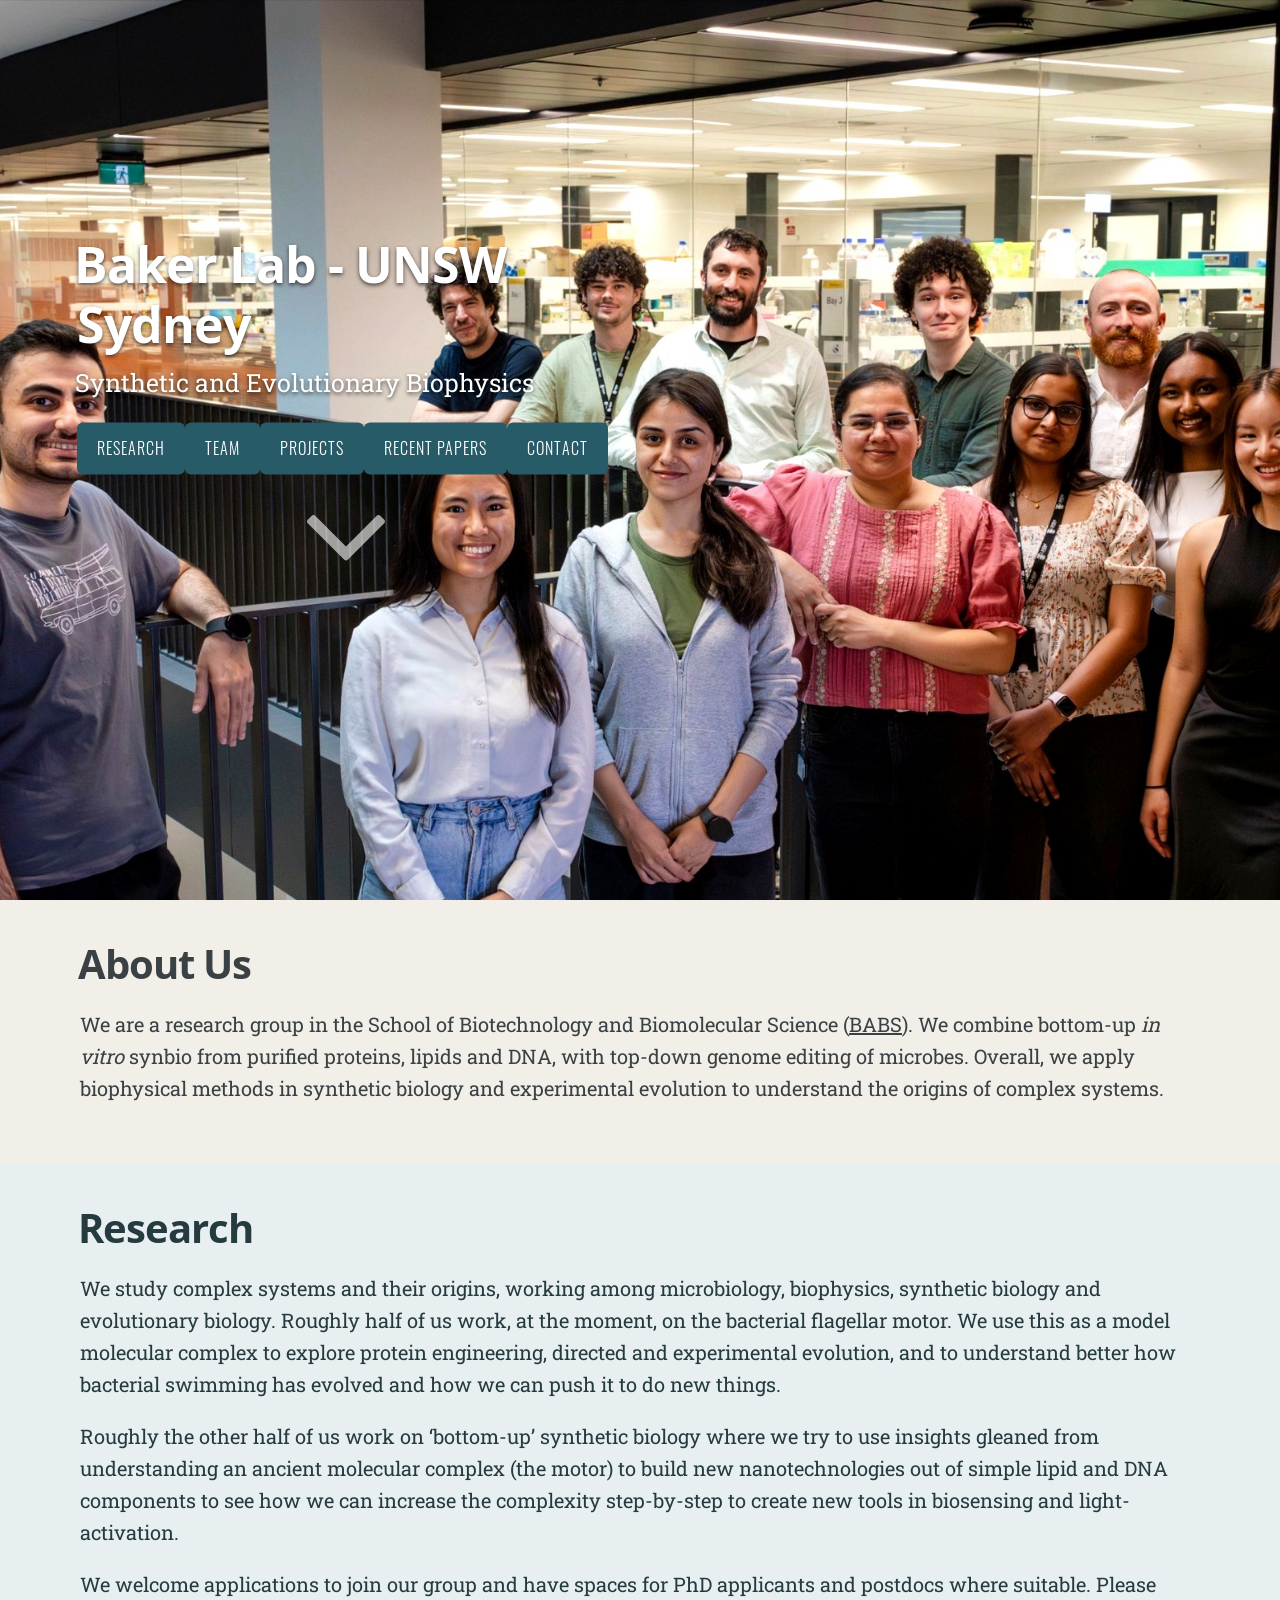
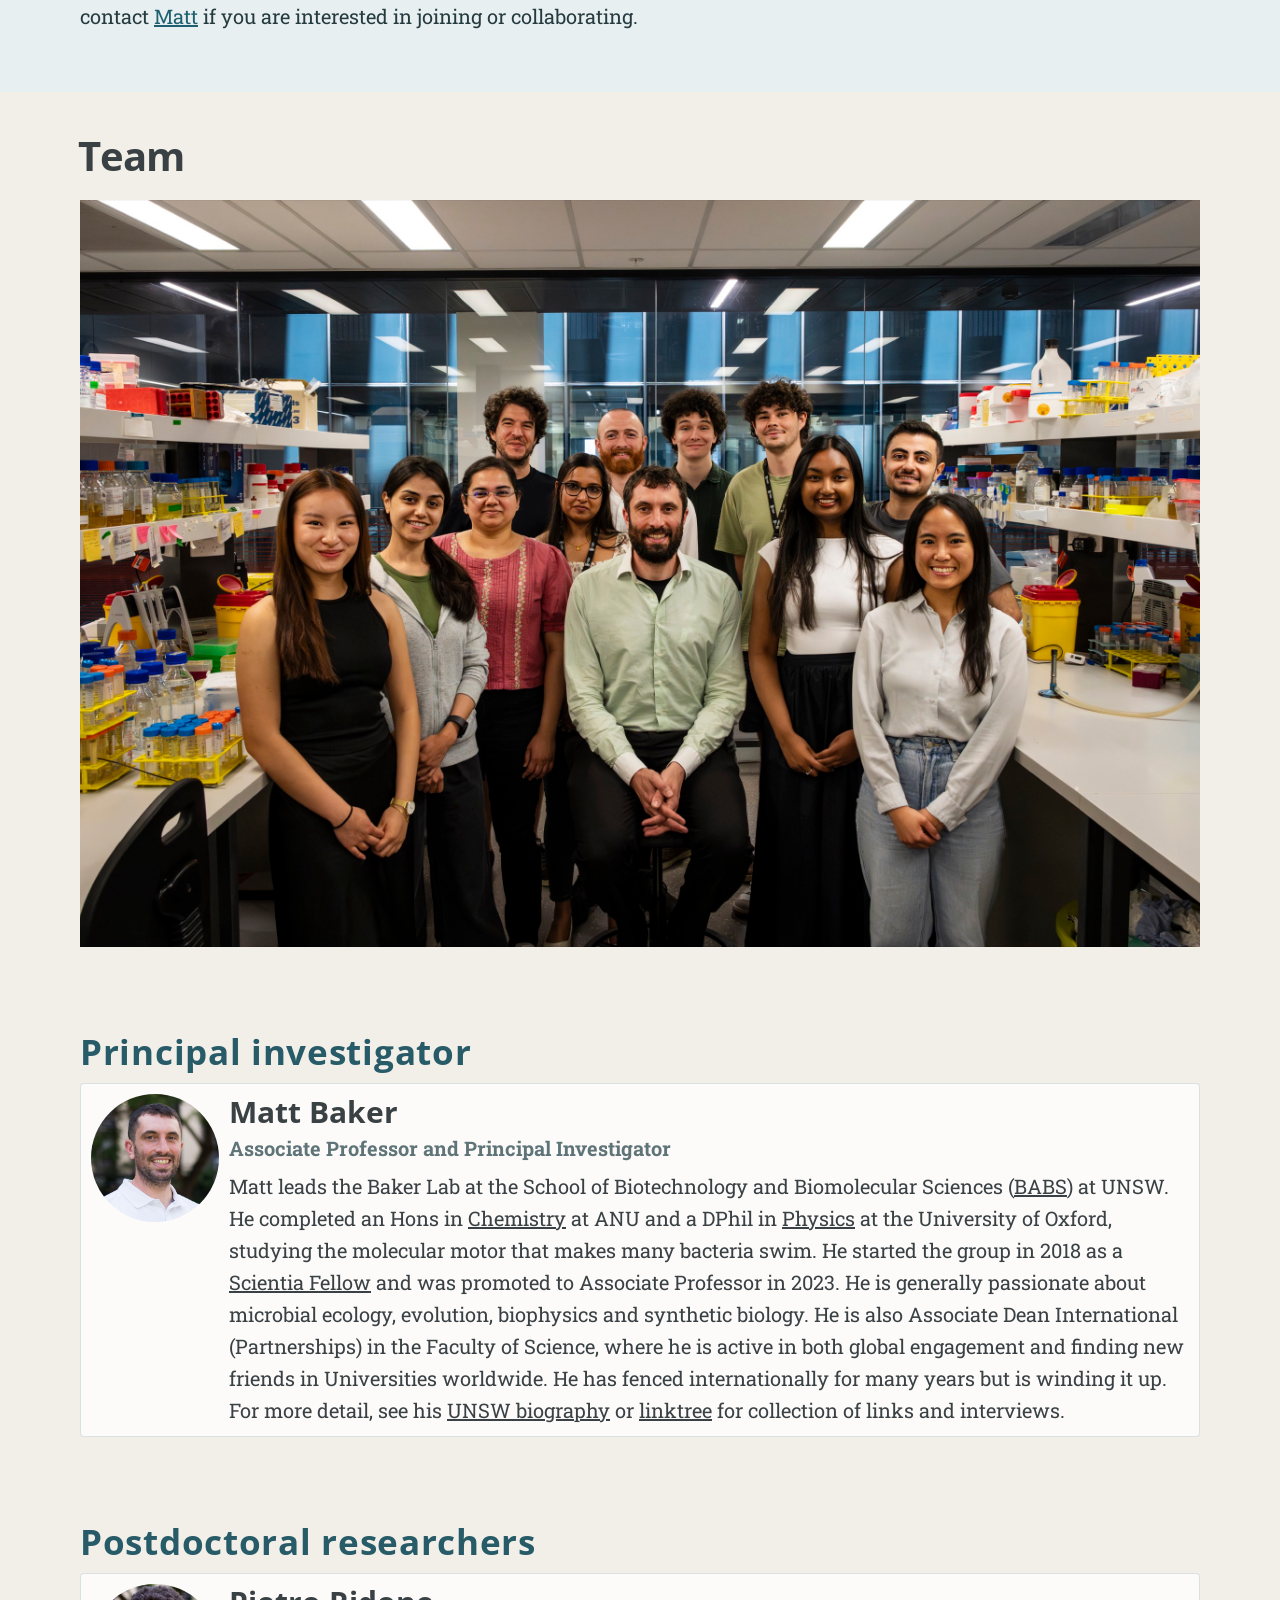
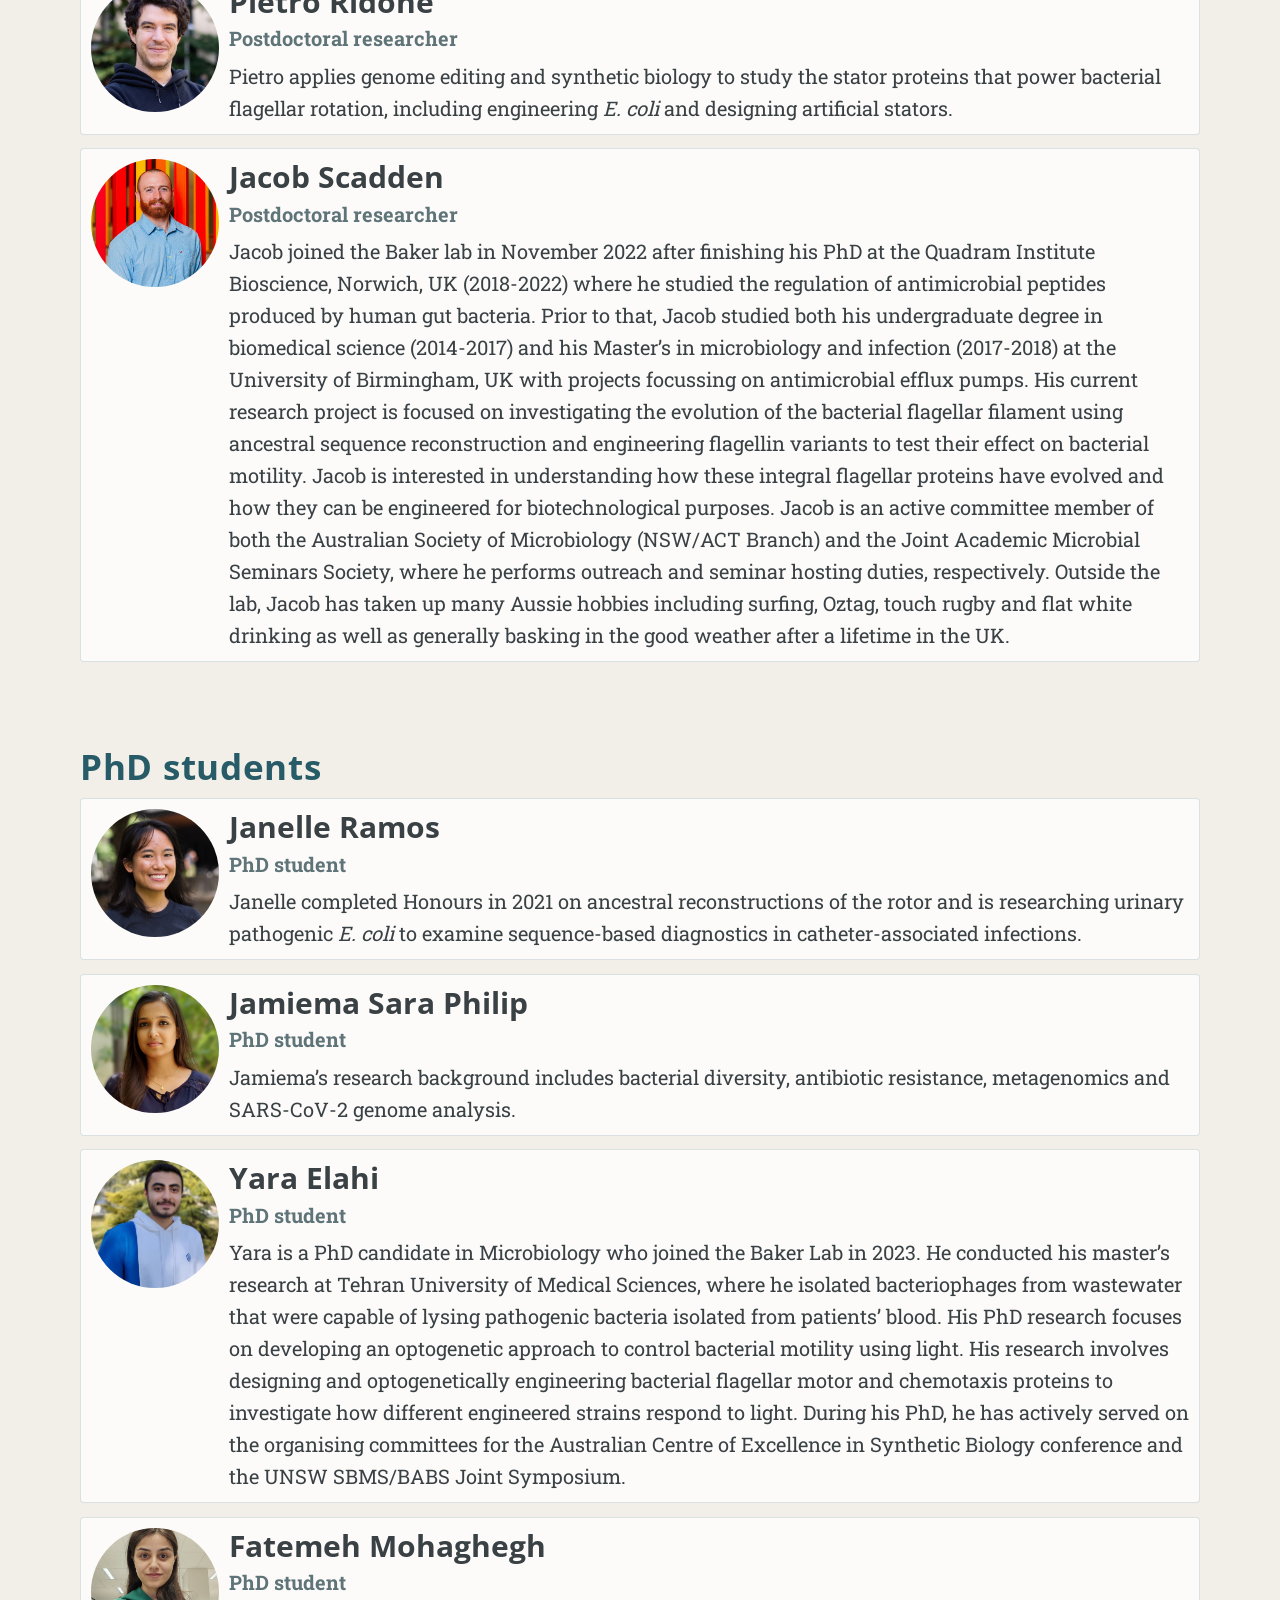
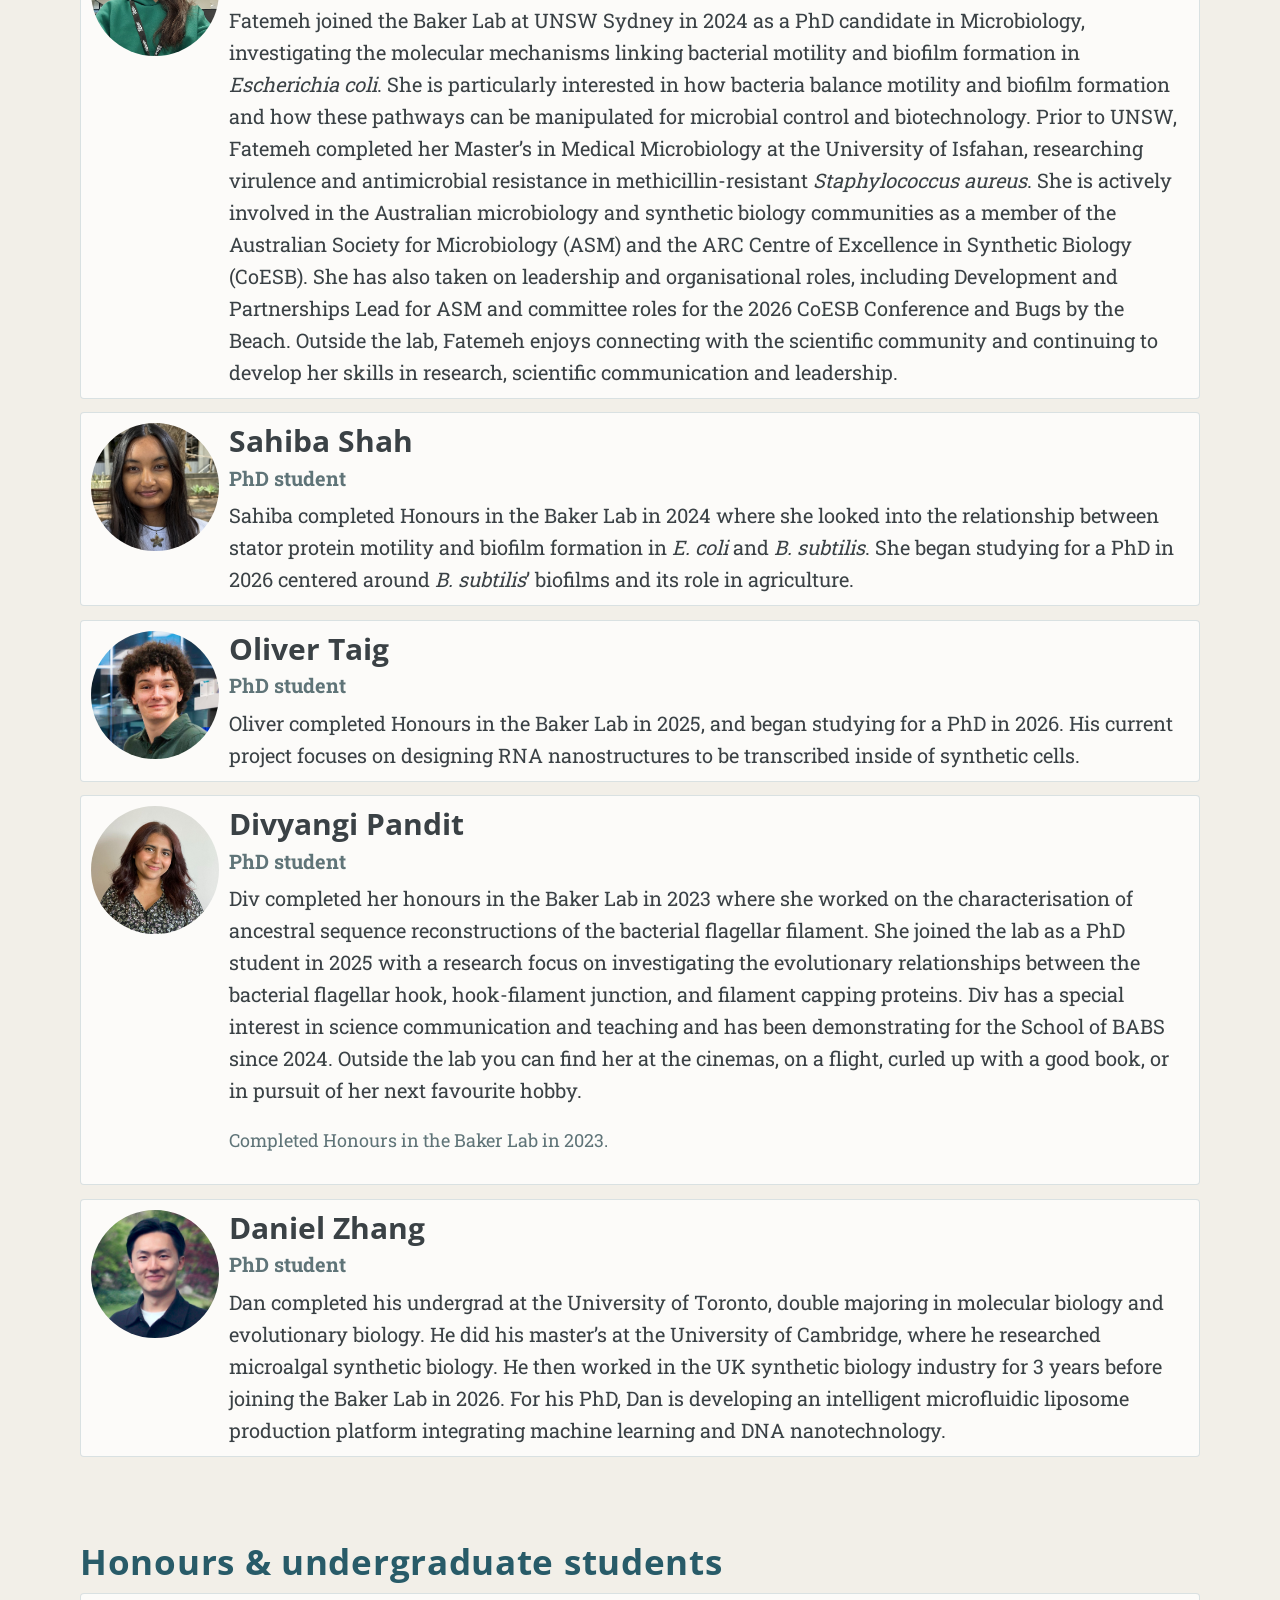
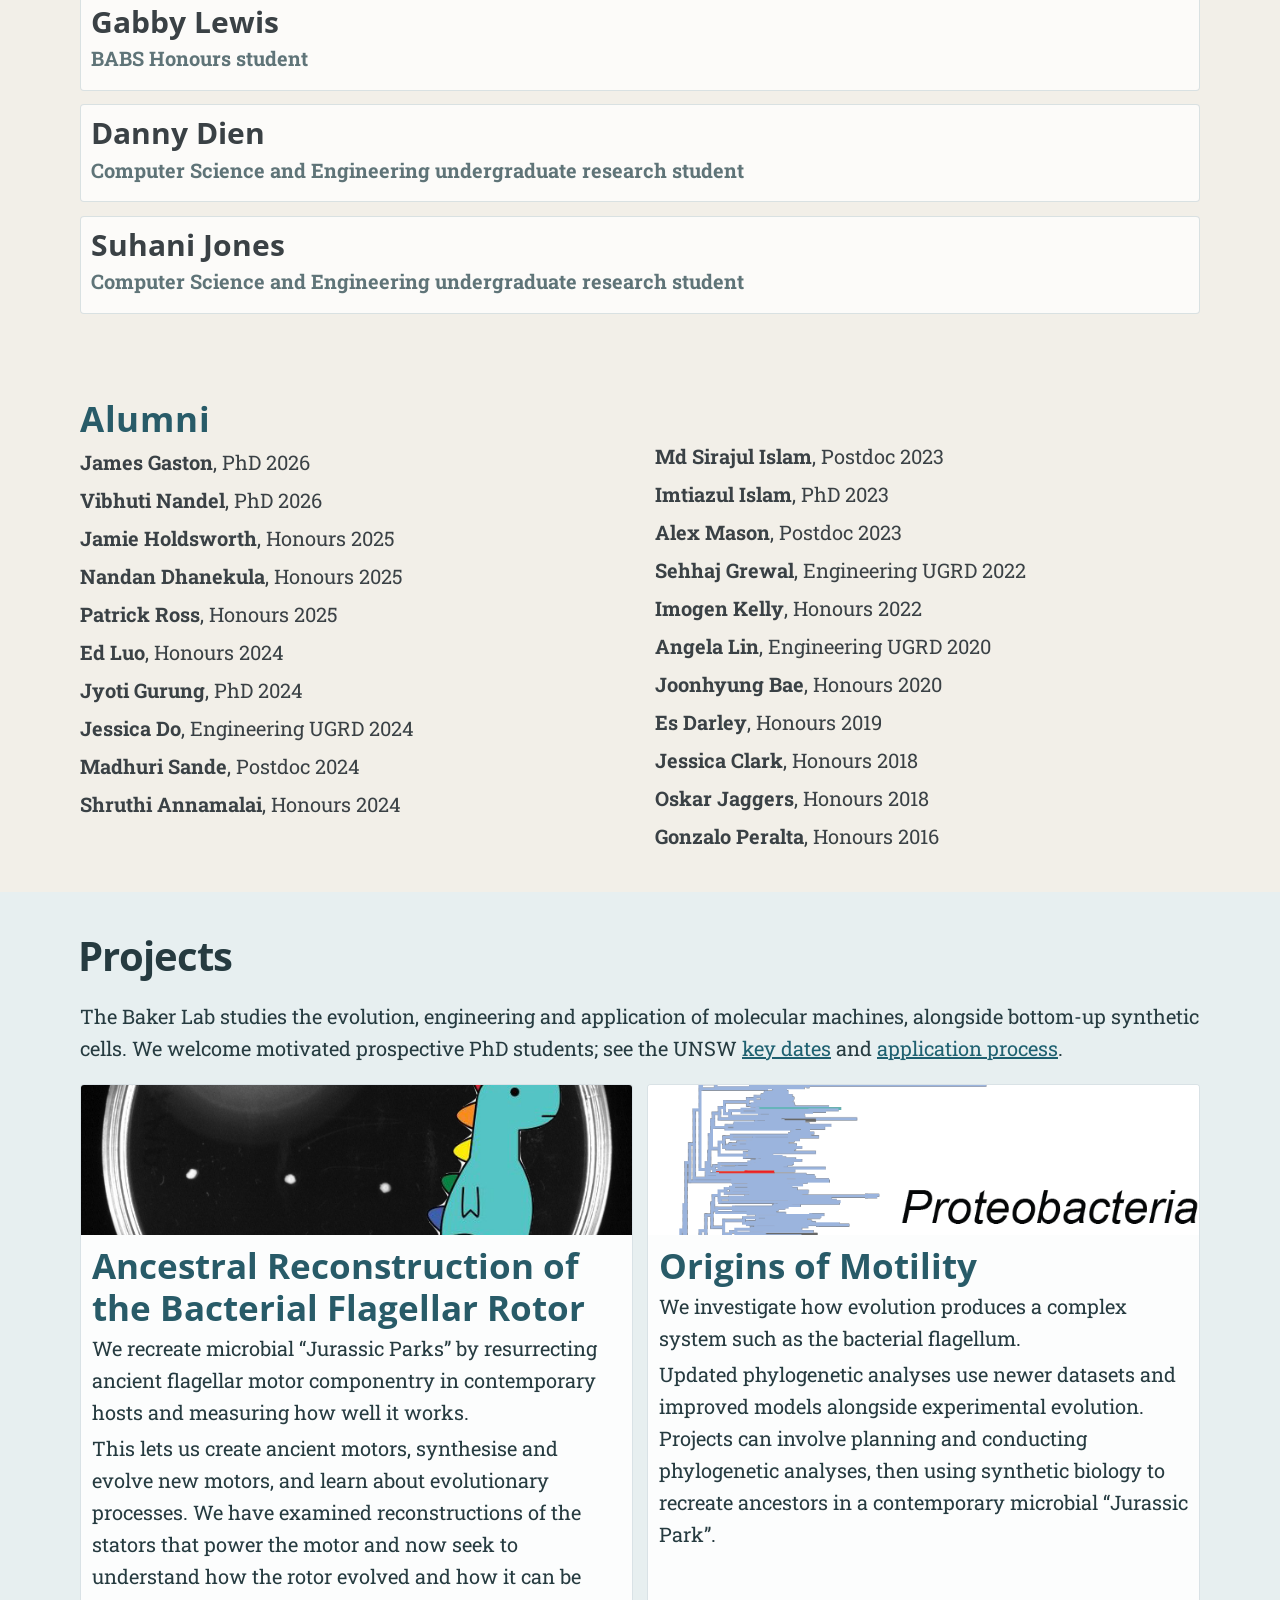
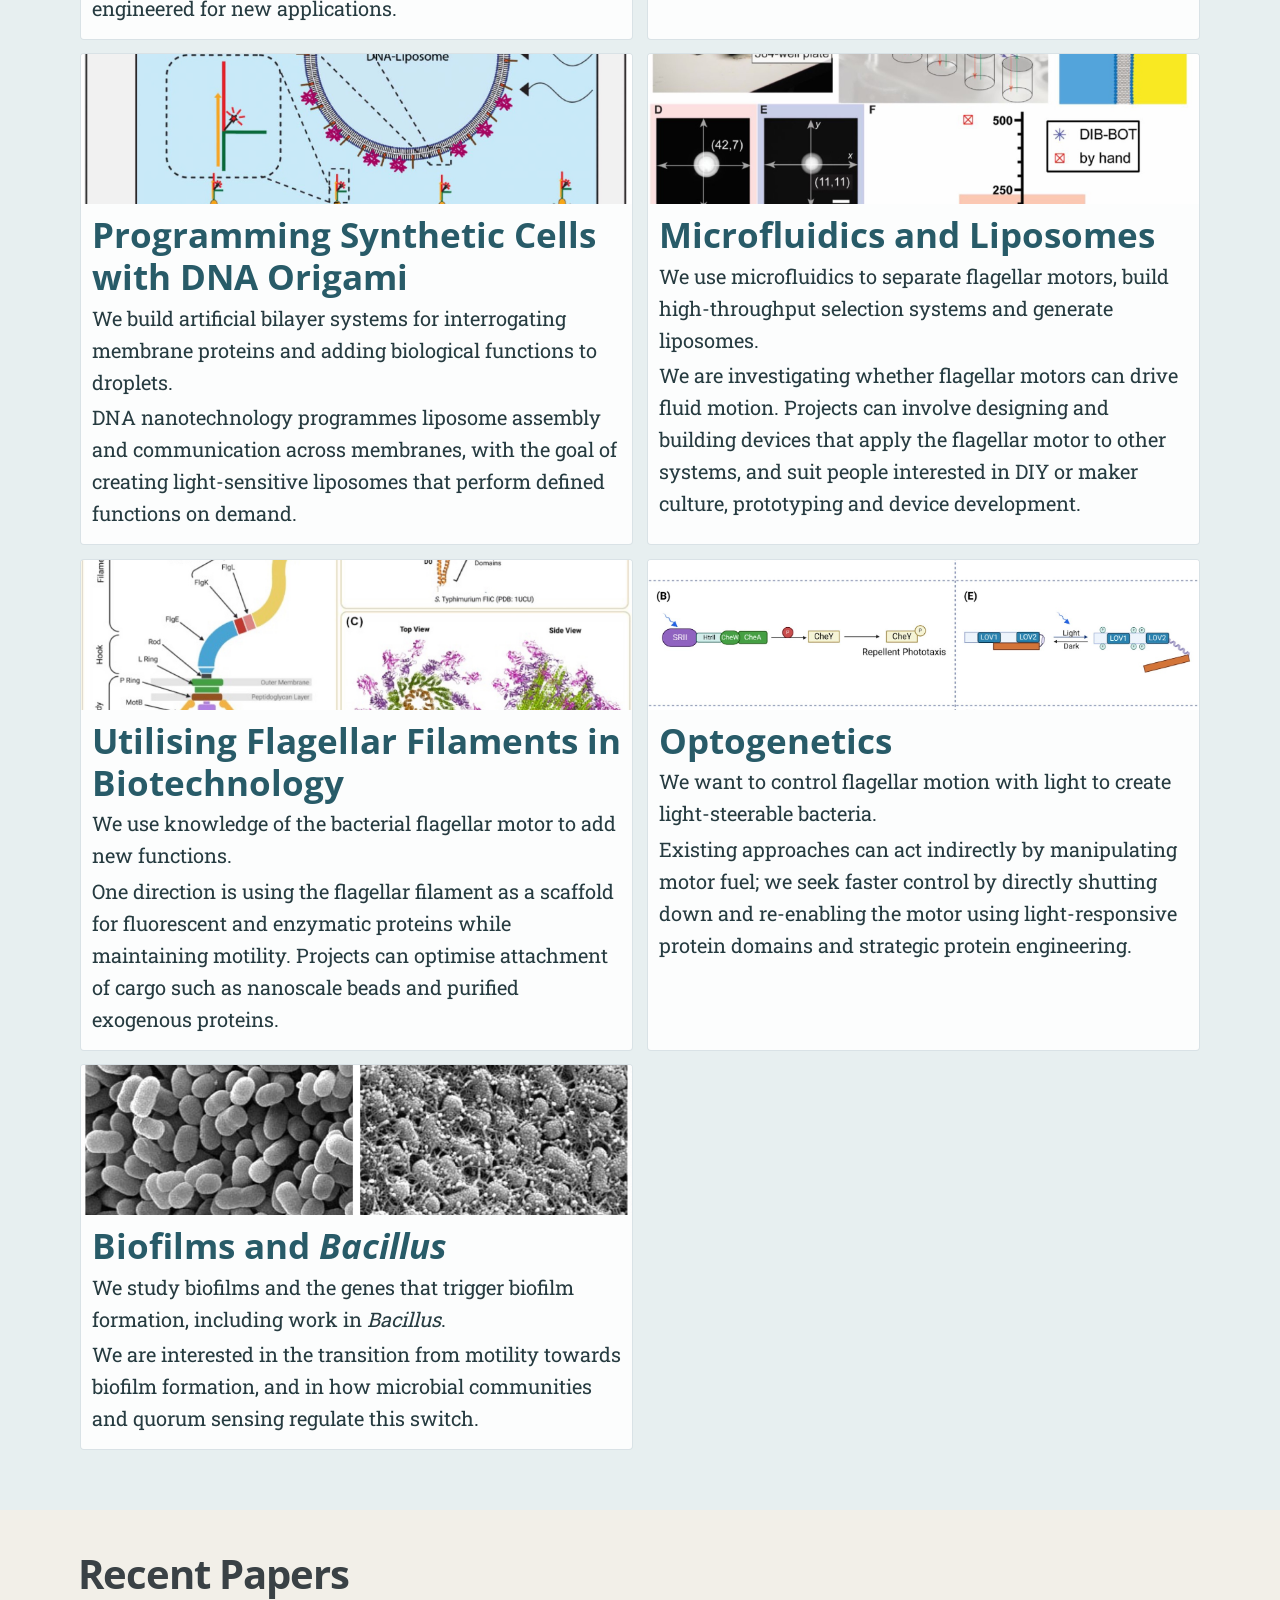
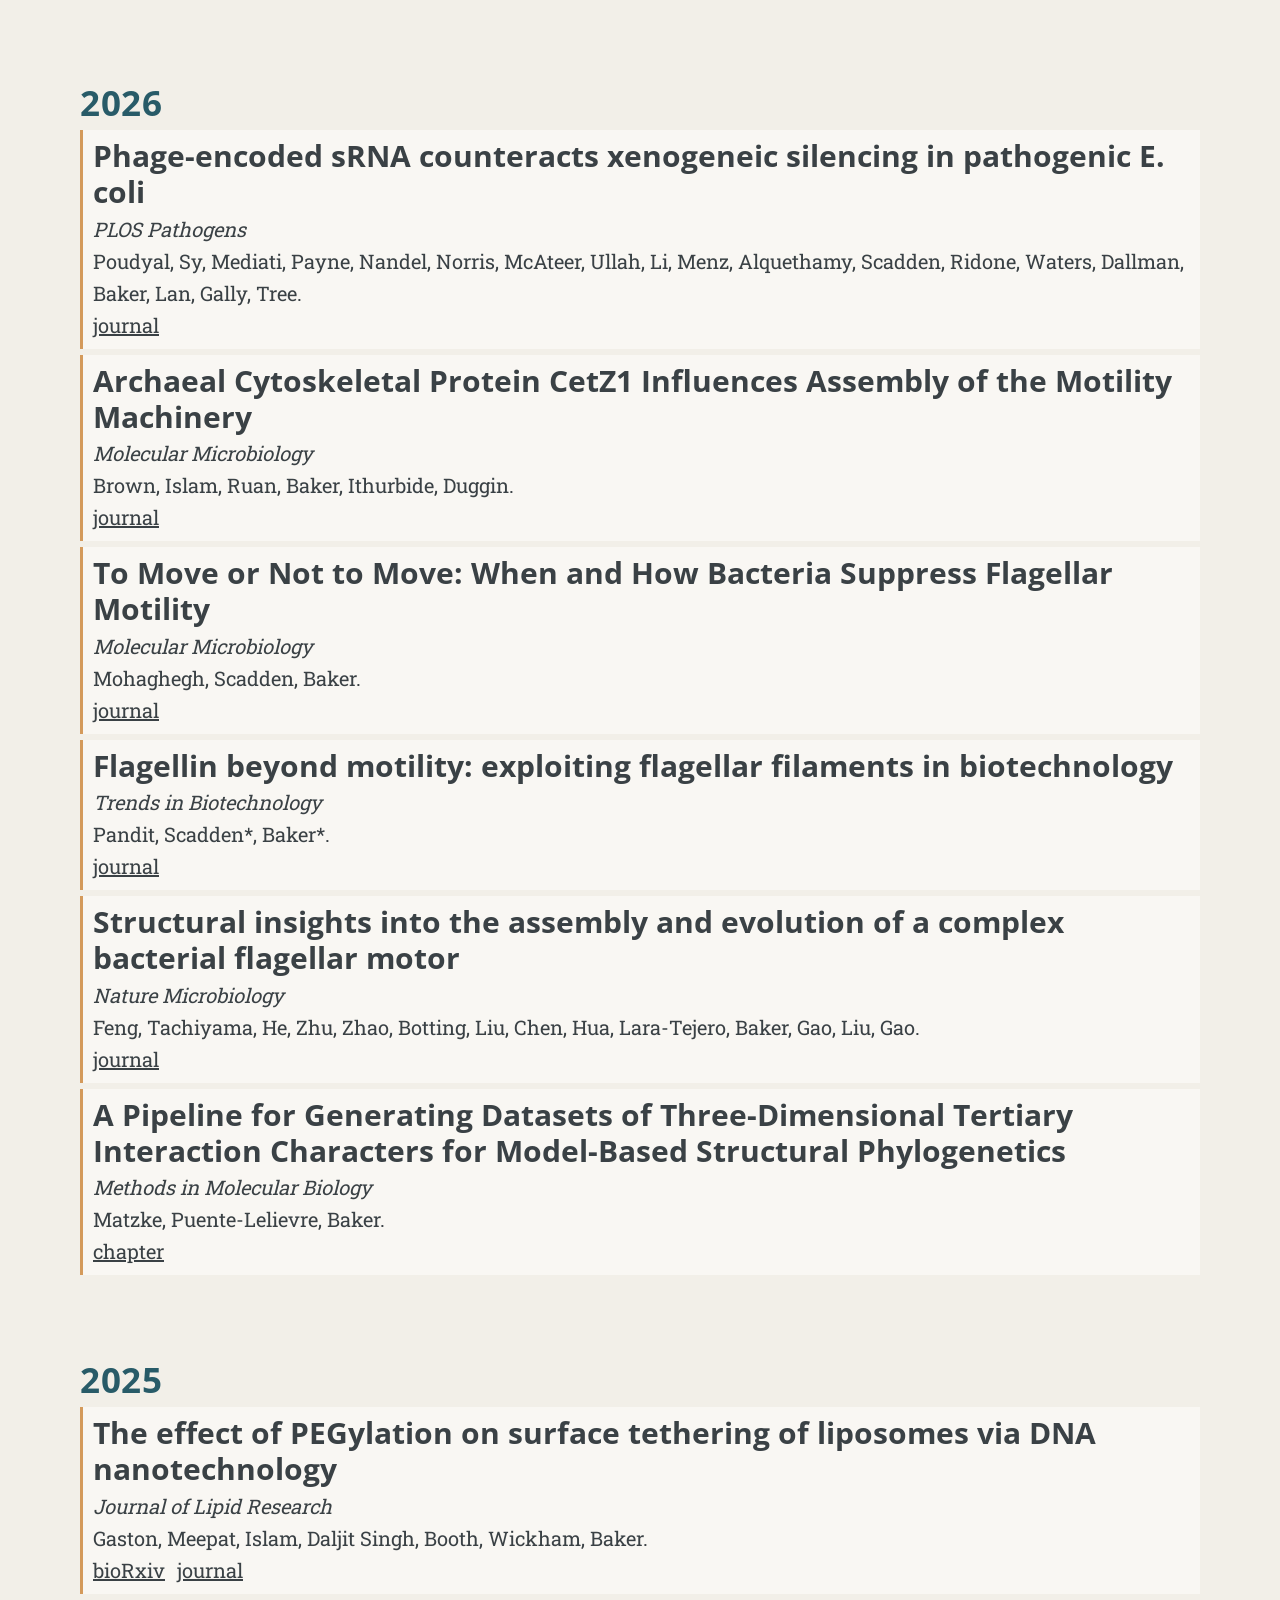
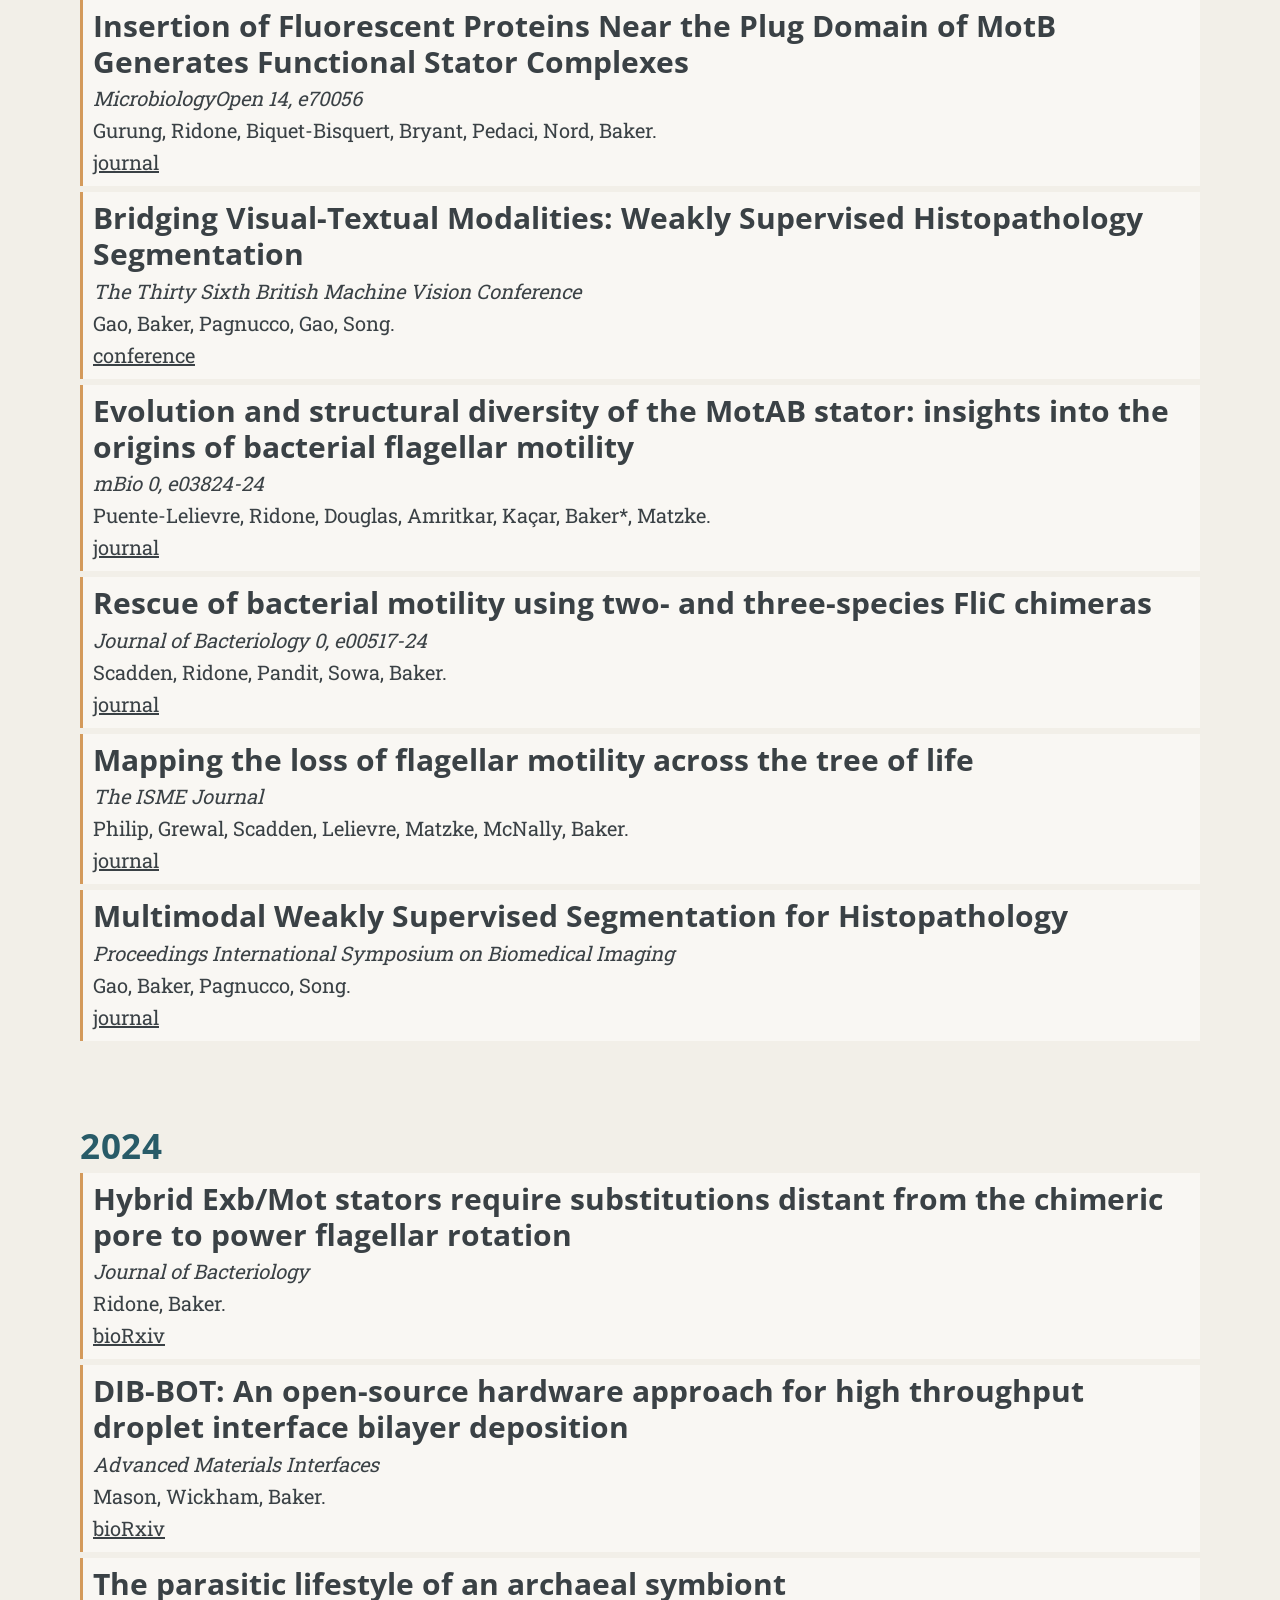
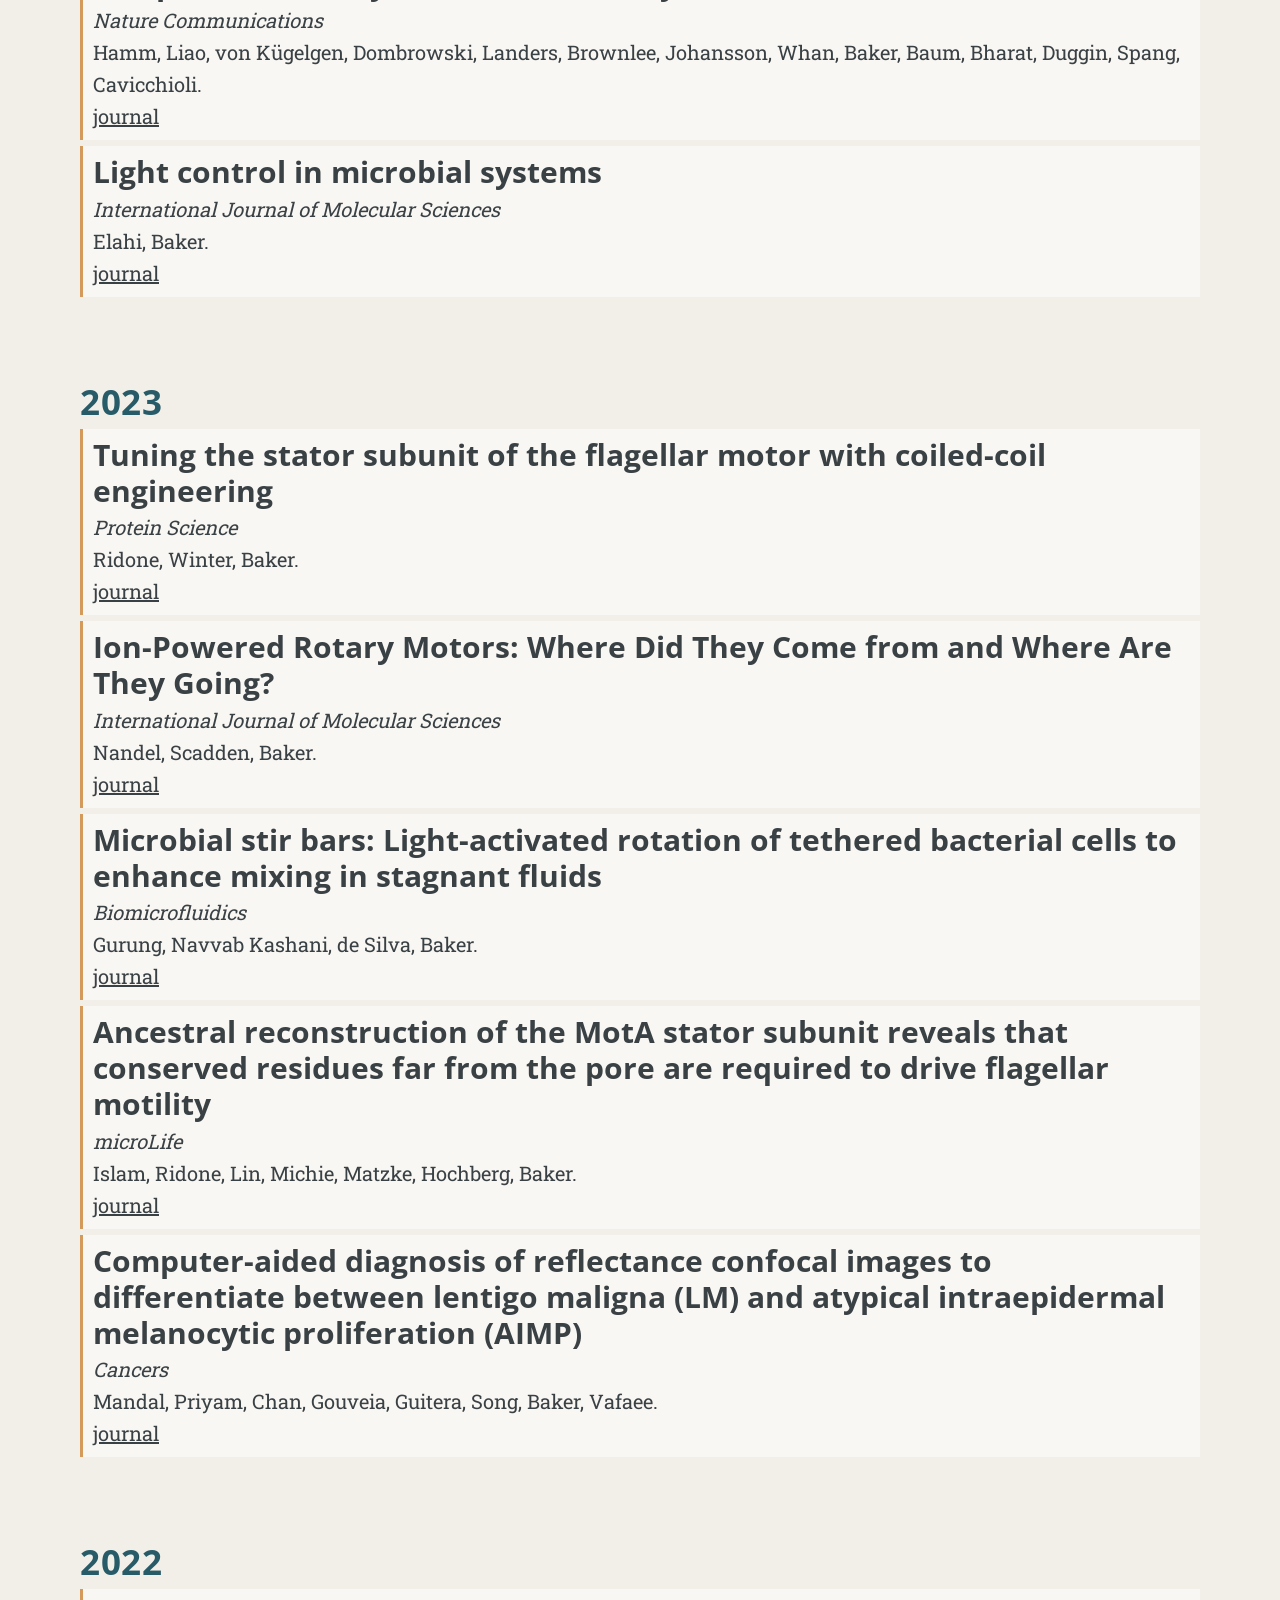
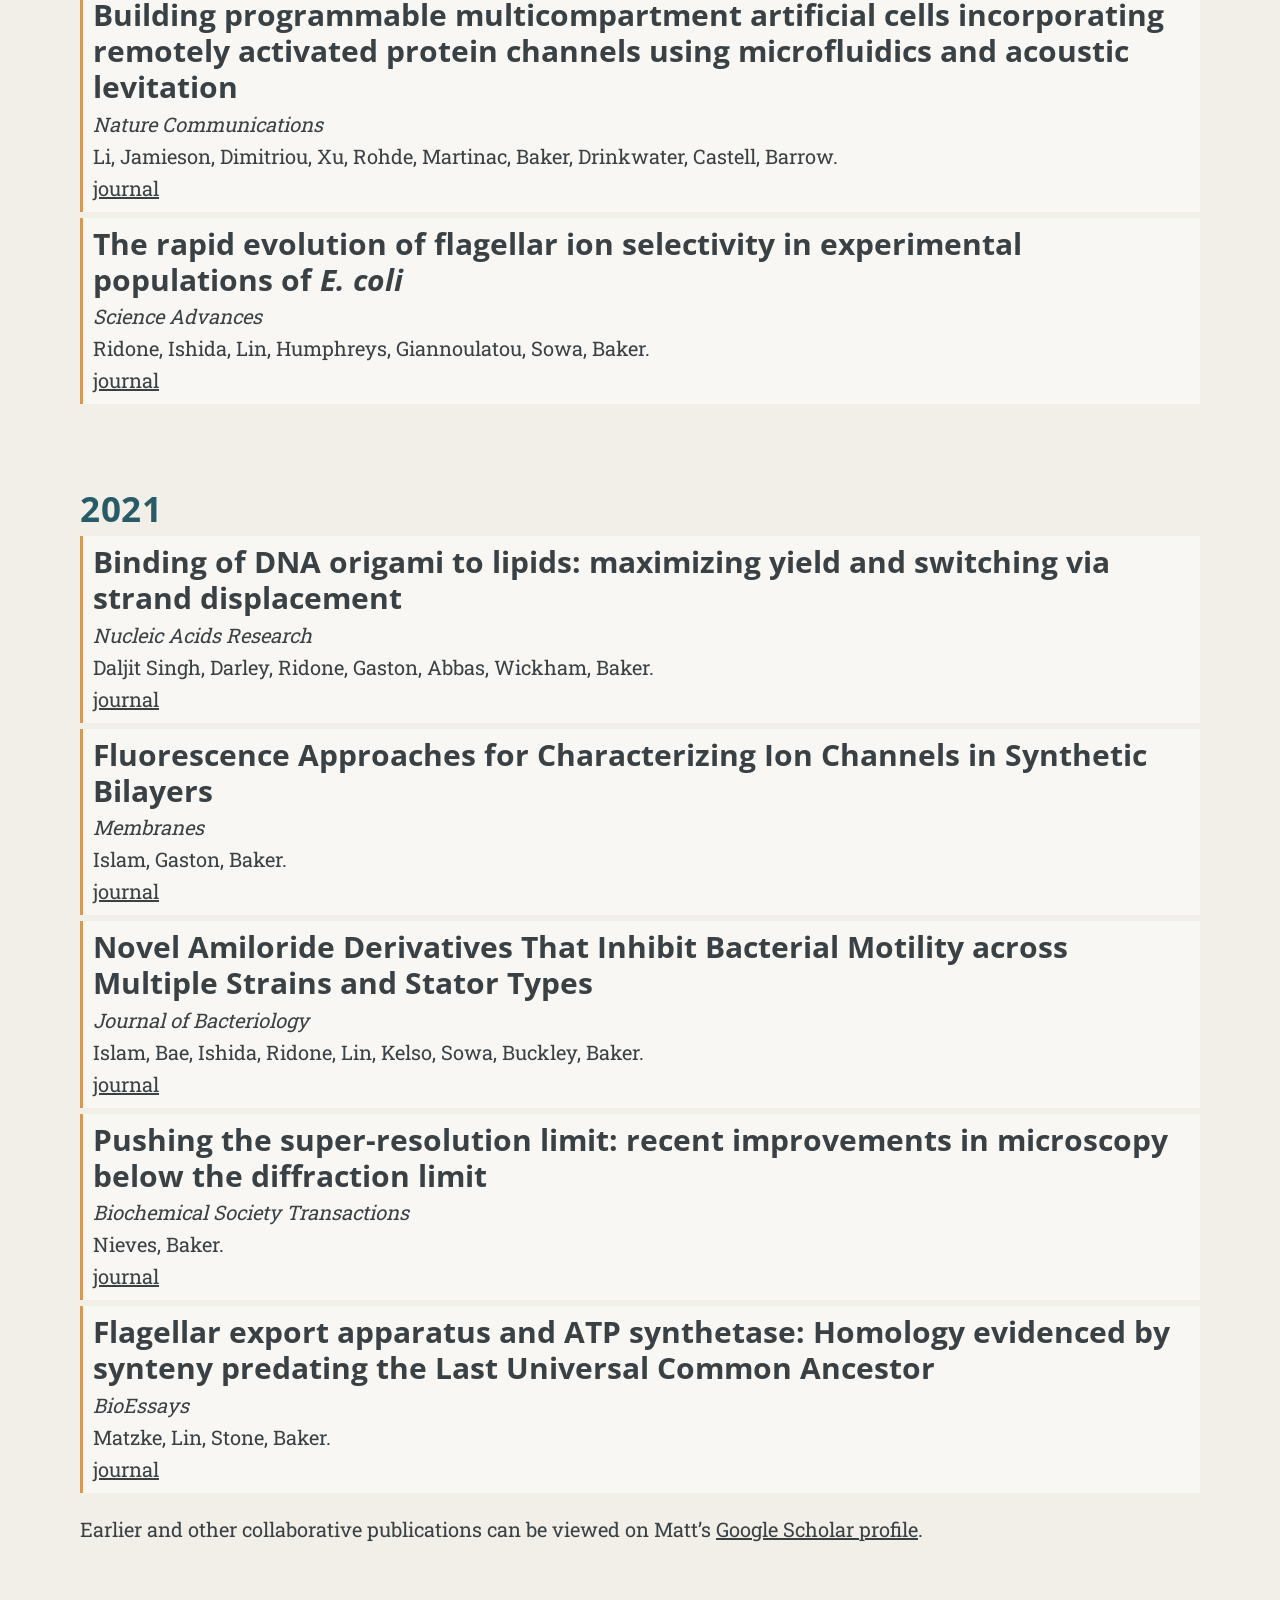
==== commit e329fd97: "deploy: 1d766d906dce8f5ff1f6f28b354d1feb041b6cff" ====
--- a/index.html
+++ b/index.html
@@ -1,3 +1,3 @@
 <!doctype html><html><meta http-equiv=Content-Type content="text/html" charset=UTF-8><meta http-equiv=X-UA-Compatible content="IE=edge,chrome=1"><title>Baker Lab - UNSW Sydney</title><link rel="shortcut icon" href=https://bakerlabbabs.github.io/images/favicon.png type=image/png><meta name=description content="Synthetic and Evolutionary Biophysics at UNSW"><meta name=keywords content="flagellar motor evolutionary biology experimental evolution directed evolution biophysics DNA nanotechnology"><meta name=referrer content="no-referrer-when-downgrade"><meta name=HandheldFriendly content="True"><meta name=MobileOptimized content="320"><meta name=viewport content="width=device-width,initial-scale=1"><link rel=stylesheet href=https://bakerlabbabs.github.io/css/screen.css><link rel=stylesheet href=https://bakerlabbabs.github.io/css/fonts.css type=text/css><link rel=stylesheet href=https://bakerlabbabs.github.io/fork-awesome/css/fork-awesome.min.css type=text/css><meta property="og:url" content="https://bakerlabbabs.github.io/"><meta property="og:site_name" content="Baker Lab - UNSW Sydney"><meta property="og:title" content="Baker Lab - UNSW Sydney"><meta property="og:description" content="Synthetic and Evolutionary Biophysics at UNSW"><meta property="og:locale" content="en"><meta property="og:type" content="website"><meta property="og:image" content="https://bakerlabbabs.github.io/images/header-2026.jpg"><meta name=twitter:card content="summary_large_image"><meta name=twitter:image content="https://bakerlabbabs.github.io/images/header-2026.jpg"><meta name=twitter:title content="Baker Lab - UNSW Sydney"><meta name=twitter:description content="Synthetic and Evolutionary Biophysics at UNSW"><meta itemprop=name content="Baker Lab - UNSW Sydney"><meta itemprop=description content="Synthetic and Evolutionary Biophysics at UNSW"><meta itemprop=image content="https://bakerlabbabs.github.io/images/header-2026.jpg"><link rel=stylesheet href=./css/lab-overrides.css><link rel=apple-touch-icon sizes=180x180 href=https://bakerlabbabs.github.io/images/apple-touch-icon.png><link rel=icon type=image/png sizes=32x32 href=https://bakerlabbabs.github.io/images/favicon-32x32.png><link rel=icon type=image/png sizes=16x16 href=https://bakerlabbabs.github.io/images/favicon-16x16.png><link rel=stylesheet href=./css/lab-overrides.css><body><header id=site-head style=background-image:url(images/header-2026-web-optimized.jpg)><div class=vertical><div id=site-head-content class=inner><h1 class=blog-title>Baker Lab - UNSW Sydney</h1><h2 class=blog-description>Synthetic and Evolutionary Biophysics</h2><a class="btn site-menu" data-title-anchor=research>Research</a><a class="btn site-menu" data-title-anchor=team>Team</a><a class="btn site-menu" data-title-anchor=projects>Projects</a><a class="btn site-menu" data-title-anchor=recent-papers>Recent Papers</a><a class="btn site-menu" data-title-anchor=contact>Contact</a>
-<i id=header-arrow class="fa fa-angle-down" aria-hidden=true></i></div></div></header><main class=content role=main><div class=fixed-nav></div><div class=post-holder><article id=about-us class="post first"><header class=post-header><h2 class=post-title>About Us</h2></header><section class=post-content><p>We are a research group in the School of Biotechnology and Biomolecular Science (<a href=https://www.babs.unsw.edu.au/>BABS</a>). We combine bottom-up <em>in vitro</em> synbio from purified proteins, lipids and DNA, with top-down genome editing of microbes. Overall, we apply biophysical methods in synthetic biology and experimental evolution to understand the origins of complex systems.</p></section></article></div><div class=post-holder><article id=research class=post><header class=post-header><h2 class=post-title>Research</h2></header><section class=post-content><p>We study complex systems and their origins, working among microbiology, biophysics, synthetic biology and evolutionary biology. Roughly half of us work, at the moment, on the bacterial flagellar motor. We use this as a model molecular complex to explore protein engineering, directed and experimental evolution, and to understand better how bacterial swimming has evolved and how we can push it to do new things.</p><p>Roughly the other half of us work on &lsquo;bottom-up&rsquo; synthetic biology where we try to use insights gleaned from understanding an ancient molecular complex (the motor) to build new nanotechnologies out of simple lipid and DNA components to see how we can increase the complexity step-by-step to create new tools in biosensing and light-activation.</p><p>We welcome applications to join our group and have spaces for PhD applicants and postdocs where suitable. Please contact <a href=https://www.babs.unsw.edu.au/matthew-baker>Matt</a> if you are interested in joining or collaborating.</p></section></article></div><div class=post-holder><article id=team class=post><header class=post-header><h2 class=post-title>Team</h2></header><section class=post-content><p><img src=images/team-2026.jpg alt="Baker Lab group in the laboratory"></p><h3>Principal investigator</h3><div class=member-grid><article class=member-card><img src=./images/Matt.jpg alt="Portrait of Matt Baker" loading=lazy><div><h4>Matt Baker</h4><p class=member-role>Associate Professor and Principal Investigator</p><div class=member-bio>Matt leads the Baker Lab at the School of Biotechnology and Biomolecular Sciences (<a href=https://www.babs.unsw.edu.au>BABS</a>) at UNSW. He completed an Hons in <a href=https://chemistry.anu.edu.au/>Chemistry</a> at ANU and a DPhil in <a href=https://www.physics.ox.ac.uk/>Physics</a> at the University of Oxford, studying the molecular motor that makes many bacteria swim. He started the group in 2018 as a <a href=https://research.unsw.edu.au/scientia-program>Scientia Fellow</a> and was promoted to Associate Professor in 2023. He is generally passionate about microbial ecology, evolution, biophysics and synthetic biology. He is also Associate Dean International (Partnerships) in the Faculty of Science, where he is active in both global engagement and finding new friends in Universities worldwide. He has fenced internationally for many years but is winding it up. For more detail, see his <a href=https://www.babs.unsw.edu.au/matthew-baker>UNSW biography</a> or <a href=http://linktr.ee/phatmattbaker>linktree</a> for collection of links and interviews.</div></div></article></div><h3>Postdoctoral researchers</h3><div class=member-grid><article class=member-card><img src=./images/Pietro.jpg alt="Portrait of Pietro Ridone" loading=lazy><div><h4>Pietro Ridone</h4><p class=member-role>Postdoctoral researcher</p><div class=member-bio>Pietro applies genome editing and synthetic biology to study the stator proteins that power bacterial flagellar rotation, including engineering <em>E. coli</em> and designing artificial stators.</div></div></article><article class=member-card><img src=./images/Jacob.jpg alt="Portrait of Jacob Scadden" loading=lazy><div><h4>Jacob Scadden</h4><p class=member-role>Postdoctoral researcher</p><div class=member-bio>Jacob joined the Baker lab in November 2022 after finishing his PhD at the Quadram Institute Bioscience, Norwich, UK (2018-2022) where he studied the regulation of antimicrobial peptides produced by human gut bacteria. Prior to that, Jacob studied both his undergraduate degree in biomedical science (2014-2017) and his Master’s in microbiology and infection (2017-2018) at the University of Birmingham, UK with projects focussing on antimicrobial efflux pumps. His current research project is focused on investigating the evolution of the bacterial flagellar filament using ancestral sequence reconstruction and engineering flagellin variants to test their effect on bacterial motility. Jacob is interested in understanding how these integral flagellar proteins have evolved and how they can be engineered for biotechnological purposes. Jacob is an active committee member of both the Australian Society of Microbiology (NSW/ACT Branch) and the Joint Academic Microbial Seminars Society, where he performs outreach and seminar hosting duties, respectively. Outside the lab, Jacob has taken up many Aussie hobbies including surfing, Oztag, touch rugby and flat white drinking as well as generally basking in the good weather after a lifetime in the UK.</div></div></article></div><h3>PhD students</h3><div class=member-grid><article class=member-card><img src=./images/Janelle.jpg alt="Portrait of Janelle Ramos" loading=lazy><div><h4>Janelle Ramos</h4><p class=member-role>PhD student</p><div class=member-bio>Janelle completed Honours in 2021 on ancestral reconstructions of the rotor and is researching urinary pathogenic <em>E. coli</em> to examine sequence-based diagnostics in catheter-associated infections.</div></div></article><article class=member-card><img src=./images/Jamiema.jpg alt="Portrait of Jamiema Sara Philip" loading=lazy><div><h4>Jamiema Sara Philip</h4><p class=member-role>PhD student</p><div class=member-bio>Jamiema’s research background includes bacterial diversity, antibiotic resistance, metagenomics and SARS-CoV-2 genome analysis.</div></div></article><article class=member-card><img src=./images/Yara.jpg alt="Portrait of Yara Elahi" loading=lazy><div><h4>Yara Elahi</h4><p class=member-role>PhD student</p><div class=member-bio>Yara is a PhD candidate in Microbiology who joined the Baker Lab in 2023. He conducted his master’s research at Tehran University of Medical Sciences, where he isolated bacteriophages from wastewater that were capable of lysing pathogenic bacteria isolated from patients’ blood. His PhD research focuses on developing an optogenetic approach to control bacterial motility using light. His research involves designing and optogenetically engineering bacterial flagellar motor and chemotaxis proteins to investigate how different engineered strains respond to light. During his PhD, he has actively served on the organising committees for the Australian Centre of Excellence in Synthetic Biology conference and the UNSW SBMS/BABS Joint Symposium.</div></div></article><article class=member-card><img src=./images/Fatemeh.jpg alt="Portrait of Fatemeh Mohaghegh" loading=lazy><div><h4>Fatemeh Mohaghegh</h4><p class=member-role>PhD student</p><div class=member-bio>Fatemeh joined the Baker Lab at UNSW Sydney in 2024 as a PhD candidate in Microbiology, investigating the molecular mechanisms linking bacterial motility and biofilm formation in <em>Escherichia coli</em>. She is particularly interested in how bacteria balance motility and biofilm formation and how these pathways can be manipulated for microbial control and biotechnology. Prior to UNSW, Fatemeh completed her Master’s in Medical Microbiology at the University of Isfahan, researching virulence and antimicrobial resistance in methicillin-resistant <em>Staphylococcus aureus</em>. She is actively involved in the Australian microbiology and synthetic biology communities as a member of the Australian Society for Microbiology (ASM) and the ARC Centre of Excellence in Synthetic Biology (CoESB). She has also taken on leadership and organisational roles, including Development and Partnerships Lead for ASM and committee roles for the 2026 CoESB Conference and Bugs by the Beach. Outside the lab, Fatemeh enjoys connecting with the scientific community and continuing to develop her skills in research, scientific communication and leadership.</div></div></article><article class=member-card><img src=./images/Sahiba.jpg alt="Portrait of Sahiba Shah" loading=lazy><div><h4>Sahiba Shah</h4><p class=member-role>PhD student</p><div class=member-bio>Sahiba completed Honours in the Baker Lab in 2024 where she looked into the relationship between stator protein motility and biofilm formation in <em>E. coli</em> and <em>B. subtilis</em>. She began studying for a PhD in 2026 centered around <em>B. subtilis</em>’ biofilms and its role in agriculture.</div></div></article><article class=member-card><img src=./images/Oliver.jpg alt="Portrait of Oliver Taig" loading=lazy><div><h4>Oliver Taig</h4><p class=member-role>PhD student</p><div class=member-bio>Oliver completed Honours in the Baker Lab in 2025, and began studying for a PhD in 2026. His current project focuses on designing RNA nanostructures to be transcribed inside of synthetic cells.</div></div></article><article class=member-card><img src=./images/Divyangi.jpg alt="Portrait of Divyangi Pandit" loading=lazy><div><h4>Divyangi Pandit</h4><p class=member-role>PhD student</p><div class=member-bio>Div completed her honours in the Baker Lab in 2023 where she worked on the characterisation of ancestral sequence reconstructions of the bacterial flagellar filament. She joined the lab as a PhD student in 2025 with a research focus on investigating the evolutionary relationships between the bacterial flagellar hook, hook-filament junction, and filament capping proteins. Div has a special interest in science communication and teaching and has been demonstrating for the School of BABS since 2024. Outside the lab you can find her at the cinemas, on a flight, curled up with a good book, or in pursuit of her next favourite hobby.</div><p class=member-note>Completed Honours in the Baker Lab in 2023.</p></div></article><article class=member-card><img src=./images/Daniel.jpg alt="Portrait of Daniel Zhang" loading=lazy><div><h4>Daniel Zhang</h4><p class=member-role>PhD student</p><div class=member-bio>Dan completed his undergrad at the University of Toronto, double majoring in molecular biology and evolutionary biology. He did his master’s at the University of Cambridge, where he researched microalgal synthetic biology. He then worked in the UK synthetic biology industry for 3 years before joining the Baker Lab in 2026. For his PhD, Dan is developing an intelligent microfluidic liposome production platform integrating machine learning and DNA nanotechnology.</div></div></article></div><h3>Honours & undergraduate students</h3><div class=member-grid><article class=member-card><div><h4>Gabby Lewis</h4><p class=member-role>BABS Honours student</p></div></article><article class=member-card><div><h4>Danny Dien</h4><p class=member-role>Computer Science and Engineering undergraduate research student</p></div></article><article class=member-card><div><h4>Suhani Jones</h4><p class=member-role>Computer Science and Engineering undergraduate research student</p></div></article></div><h3>Alumni</h3><div class=alumni-list><p><strong>James Gaston</strong>, PhD 2026</p><p><strong>Vibhuti Nandel</strong>, PhD 2026</p><p><strong>Jamie Holdsworth</strong>, Honours 2025</p><p><strong>Nandan Dhanekula</strong>, Honours 2025</p><p><strong>Patrick Ross</strong>, Honours 2025</p><p><strong>Ed Luo</strong>, Honours 2024</p><p><strong>Jyoti Gurung</strong>, PhD 2024</p><p><strong>Jessica Do</strong>, Engineering UGRD 2024</p><p><strong>Madhuri Sande</strong>, Postdoc 2024</p><p><strong>Shruthi Annamalai</strong>, Honours 2024</p><p><strong>Md Sirajul Islam</strong>, Postdoc 2023</p><p><strong>Imtiazul Islam</strong>, PhD 2023</p><p><strong>Alex Mason</strong>, Postdoc 2023</p><p><strong>Sehhaj Grewal</strong>, Engineering UGRD 2022</p><p><strong>Imogen Kelly</strong>, Honours 2022</p><p><strong>Angela Lin</strong>, Engineering UGRD 2020</p><p><strong>Joonhyung Bae</strong>, Honours 2020</p><p><strong>Es Darley</strong>, Honours 2019</p><p><strong>Jessica Clark</strong>, Honours 2018</p><p><strong>Oskar Jaggers</strong>, Honours 2018</p><p><strong>Gonzalo Peralta</strong>, Honours 2016</p></div></section></article></div><div class=post-holder><article id=projects class=post><header class=post-header><h2 class=post-title>Projects</h2></header><section class=post-content><p>The Baker Lab studies the evolution, engineering and application of molecular machines, alongside bottom-up synthetic cells. We welcome motivated prospective PhD students; see the UNSW <a href=https://research.unsw.edu.au/key-dates>key dates</a> and <a href=https://research.unsw.edu.au/how-apply>application process</a>.</p><div class=project-grid><article class=project-card><img src=./images/dinoplate.jpg alt loading=lazy><div><h3>Ancestral Reconstruction of the Bacterial Flagellar Rotor</h3><p class=project-summary>We recreate microbial “Jurassic Parks” by resurrecting ancient flagellar motor componentry in contemporary hosts and measuring how well it works.</p><p>This lets us create ancient motors, synthesise and evolve new motors, and learn about evolutionary processes. We have examined reconstructions of the stators that power the motor and now seek to understand how the rotor evolved and how it can be engineered for new applications.</p></div></article><article class=project-card><img src=./images/motbphylo.jpg alt loading=lazy><div><h3>Origins of Motility</h3><p class=project-summary>We investigate how evolution produces a complex system such as the bacterial flagellum.</p><p>Updated phylogenetic analyses use newer datasets and improved models alongside experimental evolution. Projects can involve planning and conducting phylogenetic analyses, then using synthetic biology to recreate ancestors in a contemporary microbial “Jurassic Park”.</p></div></article><article class=project-card><img src=./images/publication-pegylation.jpg alt loading=lazy><div><h3>Programming Synthetic Cells with DNA Origami</h3><p class=project-summary>We build artificial bilayer systems for interrogating membrane proteins and adding biological functions to droplets.</p><p>DNA nanotechnology programmes liposome assembly and communication across membranes, with the goal of creating light-sensitive liposomes that perform defined functions on demand.</p></div></article><article class=project-card><img src=./images/publication-dib-bot.jpg alt loading=lazy><div><h3>Microfluidics and Liposomes</h3><p class=project-summary>We use microfluidics to separate flagellar motors, build high-throughput selection systems and generate liposomes.</p><p>We are investigating whether flagellar motors can drive fluid motion. Projects can involve designing and building devices that apply the flagellar motor to other systems, and suit people interested in DIY or maker culture, prototyping and device development.</p></div></article><article class=project-card><img src=./images/publication-flagellin.jpg alt loading=lazy><div><h3>Utilising Flagellar Filaments in Biotechnology</h3><p class=project-summary>We use knowledge of the bacterial flagellar motor to add new functions.</p><p>One direction is using the flagellar filament as a scaffold for fluorescent and enzymatic proteins while maintaining motility. Projects can optimise attachment of cargo such as nanoscale beads and purified exogenous proteins.</p></div></article><article class=project-card><img src=./images/publication-light-control.jpg alt loading=lazy><div><h3>Optogenetics</h3><p class=project-summary>We want to control flagellar motion with light to create light-steerable bacteria.</p><p>Existing approaches can act indirectly by manipulating motor fuel; we seek faster control by directly shutting down and re-enabling the motor using light-responsive protein domains and strategic protein engineering.</p></div></article><article class=project-card><img src=./images/biofilm-public-domain.jpg alt loading=lazy><div><h3>Biofilms and <em>Bacillus</em></h3><p class=project-summary>We study biofilms and the genes that trigger biofilm formation, including work in <em>Bacillus</em>.</p><p>We are interested in the transition from motility towards biofilm formation, and in how microbial communities and quorum sensing regulate this switch.</p></div></article></div></section></article></div><div class=post-holder><article id=recent-papers class=post><header class=post-header><h2 class=post-title>Recent Papers</h2></header><section class=post-content><h3>2026</h3><article class=publication><h4>Phage-encoded sRNA counteracts xenogeneic silencing in pathogenic E. coli</h4><p><em>PLOS Pathogens</em><br>Poudyal, Sy, Mediati, Payne, Nandel, Norris, McAteer, Ullah, Li, Menz, Alquethamy, Scadden, Ridone, Waters, Dallman, Baker, Lan, Gally, Tree.<br><a href=https://doi.org/10.1371/journal.ppat.1014486>journal</a></p></article><article class=publication><h4>Archaeal Cytoskeletal Protein CetZ1 Influences Assembly of the Motility Machinery</h4><p><em>Molecular Microbiology</em><br>Brown, Islam, Ruan, Baker, Ithurbide, Duggin.<br><a href=https://doi.org/10.1111/mmi.70109>journal</a></p></article><article class=publication><h4>To Move or Not to Move: When and How Bacteria Suppress Flagellar Motility</h4><p><em>Molecular Microbiology</em><br>Mohaghegh, Scadden, Baker.<br><a href=https://doi.org/10.1111/mmi.70085>journal</a></p></article><article class=publication><h4>Flagellin beyond motility: exploiting flagellar filaments in biotechnology</h4><p><em>Trends in Biotechnology</em><br>Pandit, Scadden*, Baker*.<br><a href=https://doi.org/10.1016/j.tibtech.2026.05.007>journal</a></p></article><article class=publication><h4>Structural insights into the assembly and evolution of a complex bacterial flagellar motor</h4><p><em>Nature Microbiology</em><br>Feng, Tachiyama, He, Zhu, Zhao, Botting, Liu, Chen, Hua, Lara-Tejero, Baker, Gao, Liu, Gao.<br><a href=https://doi.org/10.1038/s41564-025-02248-5>journal</a></p></article><article class=publication><h4>A Pipeline for Generating Datasets of Three-Dimensional Tertiary Interaction Characters for Model-Based Structural Phylogenetics</h4><p><em>Methods in Molecular Biology</em><br>Matzke, Puente-Lelievre, Baker.<br><a href=https://doi.org/10.1007/978-1-0716-4836-0_14>chapter</a></p></article><h3>2025</h3><article class=publication><h4>The effect of PEGylation on surface tethering of liposomes via DNA nanotechnology</h4><p><em>Journal of Lipid Research (in press)</em><br>Gaston, Meepat, Islam, Daljit Singh, Booth, Wickham, Baker.<br><a href=https://doi.org/10.1101/2025.07.07.663613>bioRxiv</a> <a href=https://doi.org/10.1016/j.jlr.2025.100940>journal</a></p></article><article class=publication><h4>Insertion of Fluorescent Proteins Near the Plug Domain of MotB Generates Functional Stator Complexes</h4><p><em>MicrobiologyOpen 14, e70056</em><br>Gurung, Ridone, Biquet-Bisquert, Bryant, Pedaci, Nord, Baker.<br><a href=https://doi.org/10.1002/mbo3.70056>journal</a></p></article><article class=publication><h4>Bridging Visual-Textual Modalities: Weakly Supervised Histopathology Segmentation</h4><p><em>The Thirty Sixth British Machine Vision Conference</em><br>Gao, Baker, Pagnucco, Gao, Song.<br><a href=https://bmvc2025.bmva.org/>conference</a></p></article><article class=publication><h4>Evolution and structural diversity of the MotAB stator: insights into the origins of bacterial flagellar motility</h4><p><em>mBio 0, e03824-24</em><br>Puente-Lelievre, Ridone, Douglas, Amritkar, Kaçar, Baker*, Matzke.<br><a href=https://doi.org/10.1128/mbio.03824-24>journal</a></p></article><article class=publication><h4>Rescue of bacterial motility using two- and three-species FliC chimeras</h4><p><em>Journal of Bacteriology 0, e00517-24</em><br>Scadden, Ridone, Pandit, Sowa, Baker.<br><a href=https://doi.org/10.1128/jb.00517-24>journal</a></p></article><article class=publication><h4>Mapping the loss of flagellar motility across the tree of life</h4><p><em>The ISME Journal</em><br>Philip, Grewal, Scadden, Lelievre, Matzke, McNally, Baker.<br><a href=https://doi.org/10.1093/ismejo/wraf111>journal</a></p></article><article class=publication><h4>Multimodal Weakly Supervised Segmentation for Histopathology</h4><p><em>Proceedings International Symposium on Biomedical Imaging</em><br>Gao, Baker, Pagnucco, Song.<br><a href=https://doi.org/10.1109/ISBI60581.2025.10980775>journal</a></p></article><h3>2024</h3><article class=publication><h4>Hybrid Exb/Mot stators require substitutions distant from the chimeric pore to power flagellar rotation</h4><p><em>Journal of Bacteriology</em><br>Ridone, Baker.<br><a href=https://www.biorxiv.org/content/10.1101/2024.03.12.584617v2>bioRxiv</a></p></article><article class=publication><h4>DIB-BOT: An open-source hardware approach for high throughput droplet interface bilayer deposition</h4><p><em>Advanced Materials Interfaces</em><br>Mason, Wickham, Baker.<br><a href=https://www.biorxiv.org/content/10.1101/2024.01.26.577347v1>bioRxiv</a></p></article><article class=publication><h4>The parasitic lifestyle of an archaeal symbiont</h4><p><em>Nature Communications</em><br>Hamm, Liao, von Kügelgen, Dombrowski, Landers, Brownlee, Johansson, Whan, Baker, Baum, Bharat, Duggin, Spang, Cavicchioli.<br><a href=https://www.nature.com/articles/s41467-024-49962-y>journal</a></p></article><article class=publication><h4>Light control in microbial systems</h4><p><em>International Journal of Molecular Sciences</em><br>Elahi, Baker.<br><a href=https://www.mdpi.com/1422-0067/25/7/4001>journal</a></p></article><h3>2023</h3><article class=publication><h4>Tuning the stator subunit of the flagellar motor with coiled-coil engineering</h4><p><em>Protein Science</em><br>Ridone, Winter, Baker.<br><a href=https://onlinelibrary.wiley.com/doi/full/10.1002/pro.4811>journal</a></p></article><article class=publication><h4>Ion-Powered Rotary Motors: Where Did They Come from and Where Are They Going?</h4><p><em>International Journal of Molecular Sciences</em><br>Nandel, Scadden, Baker.<br><a href=https://www.mdpi.com/1422-0067/24/13/10601>journal</a></p></article><article class=publication><h4>Microbial stir bars: Light-activated rotation of tethered bacterial cells to enhance mixing in stagnant fluids</h4><p><em>Biomicrofluidics</em><br>Gurung, Navvab Kashani, de Silva, Baker.<br><a href=https://pubs.aip.org/bmf/article/17/2/024108/2887170/Microbial-stir-bars-Light-activated-rotation-of>journal</a></p></article><article class=publication><h4>Ancestral reconstruction of the MotA stator subunit reveals that conserved residues far from the pore are required to drive flagellar motility</h4><p><em>microLife</em><br>Islam, Ridone, Lin, Michie, Matzke, Hochberg, Baker.<br><a href=https://academic.oup.com/microlife/article/doi/10.1093/femsml/uqad011/7100954>journal</a></p></article><article class=publication><h4>Computer-aided diagnosis of reflectance confocal images to differentiate between lentigo maligna (LM) and atypical intraepidermal melanocytic proliferation (AIMP)</h4><p><em>Cancers</em><br>Mandal, Priyam, Chan, Gouveia, Guitera, Song, Baker, Vafaee.<br><a href=https://www.mdpi.com/2072-6694/15/5/1428>journal</a></p></article><h3>2022</h3><article class=publication><h4>Building programmable multicompartment artificial cells incorporating remotely activated protein channels using microfluidics and acoustic levitation</h4><p><em>Nature Communications</em><br>Li, Jamieson, Dimitriou, Xu, Rohde, Martinac, Baker, Drinkwater, Castell, Barrow.<br><a href=https://www.nature.com/articles/s41467-022-31898-w>journal</a></p></article><article class=publication><h4>The rapid evolution of flagellar ion selectivity in experimental populations of <em>E. coli</em></h4><p><em>Science Advances</em><br>Ridone, Ishida, Lin, Humphreys, Giannoulatou, Sowa, Baker.<br><a href=https://www.science.org/doi/10.1126/sciadv.abq2492>journal</a></p></article><h3>2021</h3><article class=publication><h4>Binding of DNA origami to lipids: maximizing yield and switching via strand displacement</h4><p><em>Nucleic Acids Research</em><br>Daljit Singh, Darley, Ridone, Gaston, Abbas, Wickham, Baker.<br><a href=https://academic.oup.com/nar/article/49/19/10835/6382389>journal</a></p></article><article class=publication><h4>Fluorescence Approaches for Characterizing Ion Channels in Synthetic Bilayers</h4><p><em>Membranes</em><br>Islam, Gaston, Baker.<br><a href=https://www.mdpi.com/2077-0375/11/11/857>journal</a></p></article><article class=publication><h4>Novel Amiloride Derivatives That Inhibit Bacterial Motility across Multiple Strains and Stator Types</h4><p><em>Journal of Bacteriology</em><br>Islam, Bae, Ishida, Ridone, Lin, Kelso, Sowa, Buckley, Baker.<br><a href=https://journals.asm.org/doi/10.1128/JB.00367-21>journal</a></p></article><article class=publication><h4>Pushing the super-resolution limit: recent improvements in microscopy below the diffraction limit</h4><p><em>Biochemical Society Transactions</em><br>Nieves, Baker.<br><a href=https://portlandpress.com/biochemsoctrans/article-abstract/49/1/431/227879>journal</a></p></article><article class=publication><h4>Flagellar export apparatus and ATP synthetase: Homology evidenced by synteny predating the Last Universal Common Ancestor</h4><p><em>BioEssays</em><br>Matzke, Lin, Stone, Baker.<br><a href=https://onlinelibrary.wiley.com/doi/abs/10.1002/bies.202100004>journal</a></p></article><p>Earlier and other collaborative publications can be viewed on Matt’s <a href="https://scholar.google.com.au/citations?hl=en&amp;user=CAkKpjwAAAAJ&amp;view_op=list_works&amp;sortby=pubdate">Google Scholar profile</a>.</p></section></article></div><div class=post-holder><article id=contact class="post last"><header class=post-header><h2 class=post-title>Contact</h2></header><section class=post-content><p><i class="fa fa-phone"></i> <a href=tel:+61293851277>+61 2 9385065 1277</a></p><p><i class="fa fa-envelope"></i> <a href=mailto:phatmattbaker@gmail.com>phatmattbaker@gmail.com</a></p><p><i class="fa fa-envelope"></i> Matthew dot Baker at unsw dot edu dot au</p><p><i class="fa fa-twitter"></i> <a href=http://twitter.com/phatmattbaker>@phatmattbaker</a></p><p><i class="fa fa-map-marker"></i> <a href=https://goo.gl/maps/Qf2nHMhd3SW6QnVq5>School of Biotechnology and Biomolecular Science</a></p><p><em><strong>Find us:</strong></em></p><p>Biosciences<br>Room 301 (Level 3) D26<br>UNSW Kensington Campus</p><p><em><strong>Send something:</strong></em></p><p>Attention: Matt Baker<br>BABS<br>Upper Campus Store E26, Bioscience South
-LG018 Loading Dock<br>Via Gate 11, Botany Street<br>UNSW Sydney NSW 2052<br>Australia</p><p><em><strong>Connect with Matt:</strong></em></p><div class=contact-qr-grid><figure><img src=./images/wechat-qr-matt-baker.jpg alt="WeChat QR code for Matt Baker"><figcaption>WeChat</figcaption></figure><figure><img src=./images/phatmattbaker.svg alt="Linktree QR code for Matt Baker"><figcaption>Linktree</figcaption></figure></div></section></article></div></main><footer class=site-footer><div class=inner><section class=copyright>© Matt Baker</section><section><a href=https://themes.gohugo.io/hugo-scroll/>Design</a> template built with ♥️ by <a href=https://www.janraasch.com title="Jan Raasch">Jan Raasch</a></section></div></footer><script type=text/javascript src=https://bakerlabbabs.github.io/js/jquery-1.11.3.min.js></script><script type=text/javascript src=https://bakerlabbabs.github.io/js/icons.js></script><script type=text/javascript src=https://bakerlabbabs.github.io/js/index.js></script></body></html>+<i id=header-arrow class="fa fa-angle-down" aria-hidden=true></i></div></div></header><main class=content role=main><div class=fixed-nav></div><div class=post-holder><article id=about-us class="post first"><header class=post-header><h2 class=post-title>About Us</h2></header><section class=post-content><p>We are a research group in the School of Biotechnology and Biomolecular Science (<a href=https://www.babs.unsw.edu.au/>BABS</a>). We combine bottom-up <em>in vitro</em> synbio from purified proteins, lipids and DNA, with top-down genome editing of microbes. Overall, we apply biophysical methods in synthetic biology and experimental evolution to understand the origins of complex systems.</p></section></article></div><div class=post-holder><article id=research class=post><header class=post-header><h2 class=post-title>Research</h2></header><section class=post-content><p>We study complex systems and their origins, working among microbiology, biophysics, synthetic biology and evolutionary biology. Roughly half of us work, at the moment, on the bacterial flagellar motor. We use this as a model molecular complex to explore protein engineering, directed and experimental evolution, and to understand better how bacterial swimming has evolved and how we can push it to do new things.</p><p>Roughly the other half of us work on &lsquo;bottom-up&rsquo; synthetic biology where we try to use insights gleaned from understanding an ancient molecular complex (the motor) to build new nanotechnologies out of simple lipid and DNA components to see how we can increase the complexity step-by-step to create new tools in biosensing and light-activation.</p><p>We welcome applications to join our group and have spaces for PhD applicants and postdocs where suitable. Please contact <a href=https://www.babs.unsw.edu.au/matthew-baker>Matt</a> if you are interested in joining or collaborating.</p></section></article></div><div class=post-holder><article id=team class=post><header class=post-header><h2 class=post-title>Team</h2></header><section class=post-content><p><img src=images/team-2026.jpg alt="Baker Lab group in the laboratory"></p><h3>Principal investigator</h3><div class=member-grid><article class=member-card><img src=./images/Matt.jpg alt="Portrait of Matt Baker" loading=lazy><div><h4>Matt Baker</h4><p class=member-role>Associate Professor and Principal Investigator</p><div class=member-bio>Matt leads the Baker Lab at the School of Biotechnology and Biomolecular Sciences (<a href=https://www.babs.unsw.edu.au>BABS</a>) at UNSW. He completed an Hons in <a href=https://chemistry.anu.edu.au/>Chemistry</a> at ANU and a DPhil in <a href=https://www.physics.ox.ac.uk/>Physics</a> at the University of Oxford, studying the molecular motor that makes many bacteria swim. He started the group in 2018 as a <a href=https://research.unsw.edu.au/scientia-program>Scientia Fellow</a> and was promoted to Associate Professor in 2023. He is generally passionate about microbial ecology, evolution, biophysics and synthetic biology. He is also Associate Dean International (Partnerships) in the Faculty of Science, where he is active in both global engagement and finding new friends in Universities worldwide. He has fenced internationally for many years but is winding it up. For more detail, see his <a href=https://www.babs.unsw.edu.au/matthew-baker>UNSW biography</a> or <a href=http://linktr.ee/phatmattbaker>linktree</a> for collection of links and interviews.</div></div></article></div><h3>Postdoctoral researchers</h3><div class=member-grid><article class=member-card><img src=./images/Pietro.jpg alt="Portrait of Pietro Ridone" loading=lazy><div><h4>Pietro Ridone</h4><p class=member-role>Postdoctoral researcher</p><div class=member-bio>Pietro applies genome editing and synthetic biology to study the stator proteins that power bacterial flagellar rotation, including engineering <em>E. coli</em> and designing artificial stators.</div></div></article><article class=member-card><img src=./images/Jacob.jpg alt="Portrait of Jacob Scadden" loading=lazy><div><h4>Jacob Scadden</h4><p class=member-role>Postdoctoral researcher</p><div class=member-bio>Jacob joined the Baker lab in November 2022 after finishing his PhD at the Quadram Institute Bioscience, Norwich, UK (2018-2022) where he studied the regulation of antimicrobial peptides produced by human gut bacteria. Prior to that, Jacob studied both his undergraduate degree in biomedical science (2014-2017) and his Master’s in microbiology and infection (2017-2018) at the University of Birmingham, UK with projects focussing on antimicrobial efflux pumps. His current research project is focused on investigating the evolution of the bacterial flagellar filament using ancestral sequence reconstruction and engineering flagellin variants to test their effect on bacterial motility. Jacob is interested in understanding how these integral flagellar proteins have evolved and how they can be engineered for biotechnological purposes. Jacob is an active committee member of both the Australian Society of Microbiology (NSW/ACT Branch) and the Joint Academic Microbial Seminars Society, where he performs outreach and seminar hosting duties, respectively. Outside the lab, Jacob has taken up many Aussie hobbies including surfing, Oztag, touch rugby and flat white drinking as well as generally basking in the good weather after a lifetime in the UK.</div></div></article></div><h3>PhD students</h3><div class=member-grid><article class=member-card><img src=./images/Janelle.jpg alt="Portrait of Janelle Ramos" loading=lazy><div><h4>Janelle Ramos</h4><p class=member-role>PhD student</p><div class=member-bio>Janelle completed Honours in 2021 on ancestral reconstructions of the rotor and is researching urinary pathogenic <em>E. coli</em> to examine sequence-based diagnostics in catheter-associated infections.</div></div></article><article class=member-card><img src=./images/Jamiema.jpg alt="Portrait of Jamiema Sara Philip" loading=lazy><div><h4>Jamiema Sara Philip</h4><p class=member-role>PhD student</p><div class=member-bio>Jamiema’s research background includes bacterial diversity, antibiotic resistance, metagenomics and SARS-CoV-2 genome analysis.</div></div></article><article class=member-card><img src=./images/Yara.jpg alt="Portrait of Yara Elahi" loading=lazy><div><h4>Yara Elahi</h4><p class=member-role>PhD student</p><div class=member-bio>Yara is a PhD candidate in Microbiology who joined the Baker Lab in 2023. He conducted his master’s research at Tehran University of Medical Sciences, where he isolated bacteriophages from wastewater that were capable of lysing pathogenic bacteria isolated from patients’ blood. His PhD research focuses on developing an optogenetic approach to control bacterial motility using light. His research involves designing and optogenetically engineering bacterial flagellar motor and chemotaxis proteins to investigate how different engineered strains respond to light. During his PhD, he has actively served on the organising committees for the Australian Centre of Excellence in Synthetic Biology conference and the UNSW SBMS/BABS Joint Symposium.</div></div></article><article class=member-card><img src=./images/Fatemeh.jpg alt="Portrait of Fatemeh Mohaghegh" loading=lazy><div><h4>Fatemeh Mohaghegh</h4><p class=member-role>PhD student</p><div class=member-bio>Fatemeh joined the Baker Lab at UNSW Sydney in 2024 as a PhD candidate in Microbiology, investigating the molecular mechanisms linking bacterial motility and biofilm formation in <em>Escherichia coli</em>. She is particularly interested in how bacteria balance motility and biofilm formation and how these pathways can be manipulated for microbial control and biotechnology. Prior to UNSW, Fatemeh completed her Master’s in Medical Microbiology at the University of Isfahan, researching virulence and antimicrobial resistance in methicillin-resistant <em>Staphylococcus aureus</em>. She is actively involved in the Australian microbiology and synthetic biology communities as a member of the Australian Society for Microbiology (ASM) and the ARC Centre of Excellence in Synthetic Biology (CoESB). She has also taken on leadership and organisational roles, including Development and Partnerships Lead for ASM and committee roles for the 2026 CoESB Conference and Bugs by the Beach. Outside the lab, Fatemeh enjoys connecting with the scientific community and continuing to develop her skills in research, scientific communication and leadership.</div></div></article><article class=member-card><img src=./images/Sahiba.jpg alt="Portrait of Sahiba Shah" loading=lazy><div><h4>Sahiba Shah</h4><p class=member-role>PhD student</p><div class=member-bio>Sahiba completed Honours in the Baker Lab in 2024 where she looked into the relationship between stator protein motility and biofilm formation in <em>E. coli</em> and <em>B. subtilis</em>. She began studying for a PhD in 2026 centered around <em>B. subtilis</em>’ biofilms and its role in agriculture.</div></div></article><article class=member-card><img src=./images/Oliver.jpg alt="Portrait of Oliver Taig" loading=lazy><div><h4>Oliver Taig</h4><p class=member-role>PhD student</p><div class=member-bio>Oliver completed Honours in the Baker Lab in 2025, and began studying for a PhD in 2026. His current project focuses on designing RNA nanostructures to be transcribed inside of synthetic cells.</div></div></article><article class=member-card><img src=./images/Divyangi.jpg alt="Portrait of Divyangi Pandit" loading=lazy><div><h4>Divyangi Pandit</h4><p class=member-role>PhD student</p><div class=member-bio>Div completed her honours in the Baker Lab in 2023 where she worked on the characterisation of ancestral sequence reconstructions of the bacterial flagellar filament. She joined the lab as a PhD student in 2025 with a research focus on investigating the evolutionary relationships between the bacterial flagellar hook, hook-filament junction, and filament capping proteins. Div has a special interest in science communication and teaching and has been demonstrating for the School of BABS since 2024. Outside the lab you can find her at the cinemas, on a flight, curled up with a good book, or in pursuit of her next favourite hobby.</div><p class=member-note>Completed Honours in the Baker Lab in 2023.</p></div></article><article class=member-card><img src=./images/Daniel.jpg alt="Portrait of Daniel Zhang" loading=lazy><div><h4>Daniel Zhang</h4><p class=member-role>PhD student</p><div class=member-bio>Dan completed his undergrad at the University of Toronto, double majoring in molecular biology and evolutionary biology. He did his master’s at the University of Cambridge, where he researched microalgal synthetic biology. He then worked in the UK synthetic biology industry for 3 years before joining the Baker Lab in 2026. For his PhD, Dan is developing an intelligent microfluidic liposome production platform integrating machine learning and DNA nanotechnology.</div></div></article></div><h3>Honours & undergraduate students</h3><div class=member-grid><article class=member-card><div><h4>Gabby Lewis</h4><p class=member-role>BABS Honours student</p></div></article><article class=member-card><div><h4>Danny Dien</h4><p class=member-role>Computer Science and Engineering undergraduate research student</p></div></article><article class=member-card><div><h4>Suhani Jones</h4><p class=member-role>Computer Science and Engineering undergraduate research student</p></div></article></div><h3>Alumni</h3><div class=alumni-list><p><strong>James Gaston</strong>, PhD 2026</p><p><strong>Vibhuti Nandel</strong>, PhD 2026</p><p><strong>Jamie Holdsworth</strong>, Honours 2025</p><p><strong>Nandan Dhanekula</strong>, Honours 2025</p><p><strong>Patrick Ross</strong>, Honours 2025</p><p><strong>Ed Luo</strong>, Honours 2024</p><p><strong>Jyoti Gurung</strong>, PhD 2024</p><p><strong>Jessica Do</strong>, Engineering UGRD 2024</p><p><strong>Madhuri Sande</strong>, Postdoc 2024</p><p><strong>Shruthi Annamalai</strong>, Honours 2024</p><p><strong>Md Sirajul Islam</strong>, Postdoc 2023</p><p><strong>Imtiazul Islam</strong>, PhD 2023</p><p><strong>Alex Mason</strong>, Postdoc 2023</p><p><strong>Sehhaj Grewal</strong>, Engineering UGRD 2022</p><p><strong>Imogen Kelly</strong>, Honours 2022</p><p><strong>Angela Lin</strong>, Engineering UGRD 2020</p><p><strong>Joonhyung Bae</strong>, Honours 2020</p><p><strong>Es Darley</strong>, Honours 2019</p><p><strong>Jessica Clark</strong>, Honours 2018</p><p><strong>Oskar Jaggers</strong>, Honours 2018</p><p><strong>Gonzalo Peralta</strong>, Honours 2016</p></div></section></article></div><div class=post-holder><article id=projects class=post><header class=post-header><h2 class=post-title>Projects</h2></header><section class=post-content><p>The Baker Lab studies the evolution, engineering and application of molecular machines, alongside bottom-up synthetic cells. We welcome motivated prospective PhD students; see the UNSW <a href=https://research.unsw.edu.au/key-dates>key dates</a> and <a href=https://research.unsw.edu.au/how-apply>application process</a>.</p><div class=project-grid><article class=project-card><img src=./images/dinoplate.jpg alt loading=lazy><div><h3>Ancestral Reconstruction of the Bacterial Flagellar Rotor</h3><p class=project-summary>We recreate microbial “Jurassic Parks” by resurrecting ancient flagellar motor componentry in contemporary hosts and measuring how well it works.</p><p>This lets us create ancient motors, synthesise and evolve new motors, and learn about evolutionary processes. We have examined reconstructions of the stators that power the motor and now seek to understand how the rotor evolved and how it can be engineered for new applications.</p></div></article><article class=project-card><img src=./images/motbphylo.jpg alt loading=lazy><div><h3>Origins of Motility</h3><p class=project-summary>We investigate how evolution produces a complex system such as the bacterial flagellum.</p><p>Updated phylogenetic analyses use newer datasets and improved models alongside experimental evolution. Projects can involve planning and conducting phylogenetic analyses, then using synthetic biology to recreate ancestors in a contemporary microbial “Jurassic Park”.</p></div></article><article class=project-card><img src=./images/publication-pegylation.jpg alt loading=lazy><div><h3>Programming Synthetic Cells with DNA Origami</h3><p class=project-summary>We build artificial bilayer systems for interrogating membrane proteins and adding biological functions to droplets.</p><p>DNA nanotechnology programmes liposome assembly and communication across membranes, with the goal of creating light-sensitive liposomes that perform defined functions on demand.</p></div></article><article class=project-card><img src=./images/publication-dib-bot.jpg alt loading=lazy><div><h3>Microfluidics and Liposomes</h3><p class=project-summary>We use microfluidics to separate flagellar motors, build high-throughput selection systems and generate liposomes.</p><p>We are investigating whether flagellar motors can drive fluid motion. Projects can involve designing and building devices that apply the flagellar motor to other systems, and suit people interested in DIY or maker culture, prototyping and device development.</p></div></article><article class=project-card><img src=./images/publication-flagellin.jpg alt loading=lazy><div><h3>Utilising Flagellar Filaments in Biotechnology</h3><p class=project-summary>We use knowledge of the bacterial flagellar motor to add new functions.</p><p>One direction is using the flagellar filament as a scaffold for fluorescent and enzymatic proteins while maintaining motility. Projects can optimise attachment of cargo such as nanoscale beads and purified exogenous proteins.</p></div></article><article class=project-card><img src=./images/publication-light-control.jpg alt loading=lazy><div><h3>Optogenetics</h3><p class=project-summary>We want to control flagellar motion with light to create light-steerable bacteria.</p><p>Existing approaches can act indirectly by manipulating motor fuel; we seek faster control by directly shutting down and re-enabling the motor using light-responsive protein domains and strategic protein engineering.</p></div></article><article class=project-card><img src=./images/biofilm-public-domain.jpg alt loading=lazy><div><h3>Biofilms and <em>Bacillus</em></h3><p class=project-summary>We study biofilms and the genes that trigger biofilm formation, including work in <em>Bacillus</em>.</p><p>We are interested in the transition from motility towards biofilm formation, and in how microbial communities and quorum sensing regulate this switch.</p></div></article></div></section></article></div><div class=post-holder><article id=recent-papers class=post><header class=post-header><h2 class=post-title>Recent Papers</h2></header><section class=post-content><h3>2026</h3><article class=publication><h4>Phage-encoded sRNA counteracts xenogeneic silencing in pathogenic E. coli</h4><p><em>PLOS Pathogens</em><br>Poudyal, Sy, Mediati, Payne, Nandel, Norris, McAteer, Ullah, Li, Menz, Alquethamy, Scadden, Ridone, Waters, Dallman, Baker, Lan, Gally, Tree.<br><a href=https://doi.org/10.1371/journal.ppat.1014486>journal</a></p></article><article class=publication><h4>Archaeal Cytoskeletal Protein CetZ1 Influences Assembly of the Motility Machinery</h4><p><em>Molecular Microbiology</em><br>Brown, Islam, Ruan, Baker, Ithurbide, Duggin.<br><a href=https://doi.org/10.1111/mmi.70109>journal</a></p></article><article class=publication><h4>To Move or Not to Move: When and How Bacteria Suppress Flagellar Motility</h4><p><em>Molecular Microbiology</em><br>Mohaghegh, Scadden, Baker.<br><a href=https://doi.org/10.1111/mmi.70085>journal</a></p></article><article class=publication><h4>Flagellin beyond motility: exploiting flagellar filaments in biotechnology</h4><p><em>Trends in Biotechnology</em><br>Pandit, Scadden*, Baker*.<br><a href=https://doi.org/10.1016/j.tibtech.2026.05.007>journal</a></p></article><article class=publication><h4>Structural insights into the assembly and evolution of a complex bacterial flagellar motor</h4><p><em>Nature Microbiology</em><br>Feng, Tachiyama, He, Zhu, Zhao, Botting, Liu, Chen, Hua, Lara-Tejero, Baker, Gao, Liu, Gao.<br><a href=https://doi.org/10.1038/s41564-025-02248-5>journal</a></p></article><article class=publication><h4>A Pipeline for Generating Datasets of Three-Dimensional Tertiary Interaction Characters for Model-Based Structural Phylogenetics</h4><p><em>Methods in Molecular Biology</em><br>Matzke, Puente-Lelievre, Baker.<br><a href=https://doi.org/10.1007/978-1-0716-4836-0_14>chapter</a></p></article><h3>2025</h3><article class=publication><h4>The effect of PEGylation on surface tethering of liposomes via DNA nanotechnology</h4><p><em>Journal of Lipid Research</em><br>Gaston, Meepat, Islam, Daljit Singh, Booth, Wickham, Baker.<br><a href=https://doi.org/10.1101/2025.07.07.663613>bioRxiv</a> <a href=https://doi.org/10.1016/j.jlr.2025.100940>journal</a></p></article><article class=publication><h4>Insertion of Fluorescent Proteins Near the Plug Domain of MotB Generates Functional Stator Complexes</h4><p><em>MicrobiologyOpen 14, e70056</em><br>Gurung, Ridone, Biquet-Bisquert, Bryant, Pedaci, Nord, Baker.<br><a href=https://doi.org/10.1002/mbo3.70056>journal</a></p></article><article class=publication><h4>Bridging Visual-Textual Modalities: Weakly Supervised Histopathology Segmentation</h4><p><em>The Thirty Sixth British Machine Vision Conference</em><br>Gao, Baker, Pagnucco, Gao, Song.<br><a href=https://bmvc2025.bmva.org/>conference</a></p></article><article class=publication><h4>Evolution and structural diversity of the MotAB stator: insights into the origins of bacterial flagellar motility</h4><p><em>mBio 0, e03824-24</em><br>Puente-Lelievre, Ridone, Douglas, Amritkar, Kaçar, Baker*, Matzke.<br><a href=https://doi.org/10.1128/mbio.03824-24>journal</a></p></article><article class=publication><h4>Rescue of bacterial motility using two- and three-species FliC chimeras</h4><p><em>Journal of Bacteriology 0, e00517-24</em><br>Scadden, Ridone, Pandit, Sowa, Baker.<br><a href=https://doi.org/10.1128/jb.00517-24>journal</a></p></article><article class=publication><h4>Mapping the loss of flagellar motility across the tree of life</h4><p><em>The ISME Journal</em><br>Philip, Grewal, Scadden, Lelievre, Matzke, McNally, Baker.<br><a href=https://doi.org/10.1093/ismejo/wraf111>journal</a></p></article><article class=publication><h4>Multimodal Weakly Supervised Segmentation for Histopathology</h4><p><em>Proceedings International Symposium on Biomedical Imaging</em><br>Gao, Baker, Pagnucco, Song.<br><a href=https://doi.org/10.1109/ISBI60581.2025.10980775>journal</a></p></article><h3>2024</h3><article class=publication><h4>Hybrid Exb/Mot stators require substitutions distant from the chimeric pore to power flagellar rotation</h4><p><em>Journal of Bacteriology</em><br>Ridone, Baker.<br><a href=https://www.biorxiv.org/content/10.1101/2024.03.12.584617v2>bioRxiv</a></p></article><article class=publication><h4>DIB-BOT: An open-source hardware approach for high throughput droplet interface bilayer deposition</h4><p><em>Advanced Materials Interfaces</em><br>Mason, Wickham, Baker.<br><a href=https://www.biorxiv.org/content/10.1101/2024.01.26.577347v1>bioRxiv</a></p></article><article class=publication><h4>The parasitic lifestyle of an archaeal symbiont</h4><p><em>Nature Communications</em><br>Hamm, Liao, von Kügelgen, Dombrowski, Landers, Brownlee, Johansson, Whan, Baker, Baum, Bharat, Duggin, Spang, Cavicchioli.<br><a href=https://www.nature.com/articles/s41467-024-49962-y>journal</a></p></article><article class=publication><h4>Light control in microbial systems</h4><p><em>International Journal of Molecular Sciences</em><br>Elahi, Baker.<br><a href=https://www.mdpi.com/1422-0067/25/7/4001>journal</a></p></article><h3>2023</h3><article class=publication><h4>Tuning the stator subunit of the flagellar motor with coiled-coil engineering</h4><p><em>Protein Science</em><br>Ridone, Winter, Baker.<br><a href=https://onlinelibrary.wiley.com/doi/full/10.1002/pro.4811>journal</a></p></article><article class=publication><h4>Ion-Powered Rotary Motors: Where Did They Come from and Where Are They Going?</h4><p><em>International Journal of Molecular Sciences</em><br>Nandel, Scadden, Baker.<br><a href=https://www.mdpi.com/1422-0067/24/13/10601>journal</a></p></article><article class=publication><h4>Microbial stir bars: Light-activated rotation of tethered bacterial cells to enhance mixing in stagnant fluids</h4><p><em>Biomicrofluidics</em><br>Gurung, Navvab Kashani, de Silva, Baker.<br><a href=https://pubs.aip.org/bmf/article/17/2/024108/2887170/Microbial-stir-bars-Light-activated-rotation-of>journal</a></p></article><article class=publication><h4>Ancestral reconstruction of the MotA stator subunit reveals that conserved residues far from the pore are required to drive flagellar motility</h4><p><em>microLife</em><br>Islam, Ridone, Lin, Michie, Matzke, Hochberg, Baker.<br><a href=https://academic.oup.com/microlife/article/doi/10.1093/femsml/uqad011/7100954>journal</a></p></article><article class=publication><h4>Computer-aided diagnosis of reflectance confocal images to differentiate between lentigo maligna (LM) and atypical intraepidermal melanocytic proliferation (AIMP)</h4><p><em>Cancers</em><br>Mandal, Priyam, Chan, Gouveia, Guitera, Song, Baker, Vafaee.<br><a href=https://www.mdpi.com/2072-6694/15/5/1428>journal</a></p></article><h3>2022</h3><article class=publication><h4>Building programmable multicompartment artificial cells incorporating remotely activated protein channels using microfluidics and acoustic levitation</h4><p><em>Nature Communications</em><br>Li, Jamieson, Dimitriou, Xu, Rohde, Martinac, Baker, Drinkwater, Castell, Barrow.<br><a href=https://www.nature.com/articles/s41467-022-31898-w>journal</a></p></article><article class=publication><h4>The rapid evolution of flagellar ion selectivity in experimental populations of <em>E. coli</em></h4><p><em>Science Advances</em><br>Ridone, Ishida, Lin, Humphreys, Giannoulatou, Sowa, Baker.<br><a href=https://www.science.org/doi/10.1126/sciadv.abq2492>journal</a></p></article><h3>2021</h3><article class=publication><h4>Binding of DNA origami to lipids: maximizing yield and switching via strand displacement</h4><p><em>Nucleic Acids Research</em><br>Daljit Singh, Darley, Ridone, Gaston, Abbas, Wickham, Baker.<br><a href=https://academic.oup.com/nar/article/49/19/10835/6382389>journal</a></p></article><article class=publication><h4>Fluorescence Approaches for Characterizing Ion Channels in Synthetic Bilayers</h4><p><em>Membranes</em><br>Islam, Gaston, Baker.<br><a href=https://www.mdpi.com/2077-0375/11/11/857>journal</a></p></article><article class=publication><h4>Novel Amiloride Derivatives That Inhibit Bacterial Motility across Multiple Strains and Stator Types</h4><p><em>Journal of Bacteriology</em><br>Islam, Bae, Ishida, Ridone, Lin, Kelso, Sowa, Buckley, Baker.<br><a href=https://journals.asm.org/doi/10.1128/JB.00367-21>journal</a></p></article><article class=publication><h4>Pushing the super-resolution limit: recent improvements in microscopy below the diffraction limit</h4><p><em>Biochemical Society Transactions</em><br>Nieves, Baker.<br><a href=https://portlandpress.com/biochemsoctrans/article-abstract/49/1/431/227879>journal</a></p></article><article class=publication><h4>Flagellar export apparatus and ATP synthetase: Homology evidenced by synteny predating the Last Universal Common Ancestor</h4><p><em>BioEssays</em><br>Matzke, Lin, Stone, Baker.<br><a href=https://onlinelibrary.wiley.com/doi/abs/10.1002/bies.202100004>journal</a></p></article><p>Earlier and other collaborative publications can be viewed on Matt’s <a href="https://scholar.google.com.au/citations?hl=en&amp;user=CAkKpjwAAAAJ&amp;view_op=list_works&amp;sortby=pubdate">Google Scholar profile</a>.</p></section></article></div><div class=post-holder><article id=contact class="post last"><header class=post-header><h2 class=post-title>Contact</h2></header><section class=post-content><p><i class="fa fa-phone"></i> <a href=tel:+61293851277>+61 2 9385065 1277</a></p><p><i class="fa fa-envelope"></i> <a href=mailto:phatmattbaker@gmail.com>phatmattbaker@gmail.com</a></p><p><i class="fa fa-envelope"></i> Matthew dot Baker at unsw dot edu dot au</p><p><i class="fa fa-twitter"></i> <a href=http://twitter.com/phatmattbaker>@phatmattbaker</a></p><p><i class="fa fa-map-marker"></i> <a href=https://goo.gl/maps/Qf2nHMhd3SW6QnVq5>School of Biotechnology and Biomolecular Science</a></p><p><em><strong>Find us:</strong></em></p><p>Biosciences<br>Room 301 (Level 3) D26<br>UNSW Kensington Campus</p><p><em><strong>Send something:</strong></em></p><p>Attention: Matt Baker<br>BABS<br>Upper Campus Store E26, Bioscience South
+LG018 Loading Dock<br>Via Gate 11, Botany Street<br>UNSW Sydney NSW 2052<br>Australia</p><p><em><strong>Connect with Matt:</strong></em></p><div class=contact-qr-grid><figure><img src=./images/wechat-qr-matt-baker.jpg alt="WeChat QR code for Matt Baker"><figcaption>WeChat</figcaption></figure><figure><img src=./images/linktree-qr-matt-baker.png alt="Linktree QR code for Matt Baker"><figcaption>Linktree</figcaption></figure></div></section></article></div></main><footer class=site-footer><div class=inner><section class=copyright>© Matt Baker</section><section><a href=https://themes.gohugo.io/hugo-scroll/>Design</a> template built with ♥️ by <a href=https://www.janraasch.com title="Jan Raasch">Jan Raasch</a></section></div></footer><script type=text/javascript src=https://bakerlabbabs.github.io/js/jquery-1.11.3.min.js></script><script type=text/javascript src=https://bakerlabbabs.github.io/js/icons.js></script><script type=text/javascript src=https://bakerlabbabs.github.io/js/index.js></script></body></html>
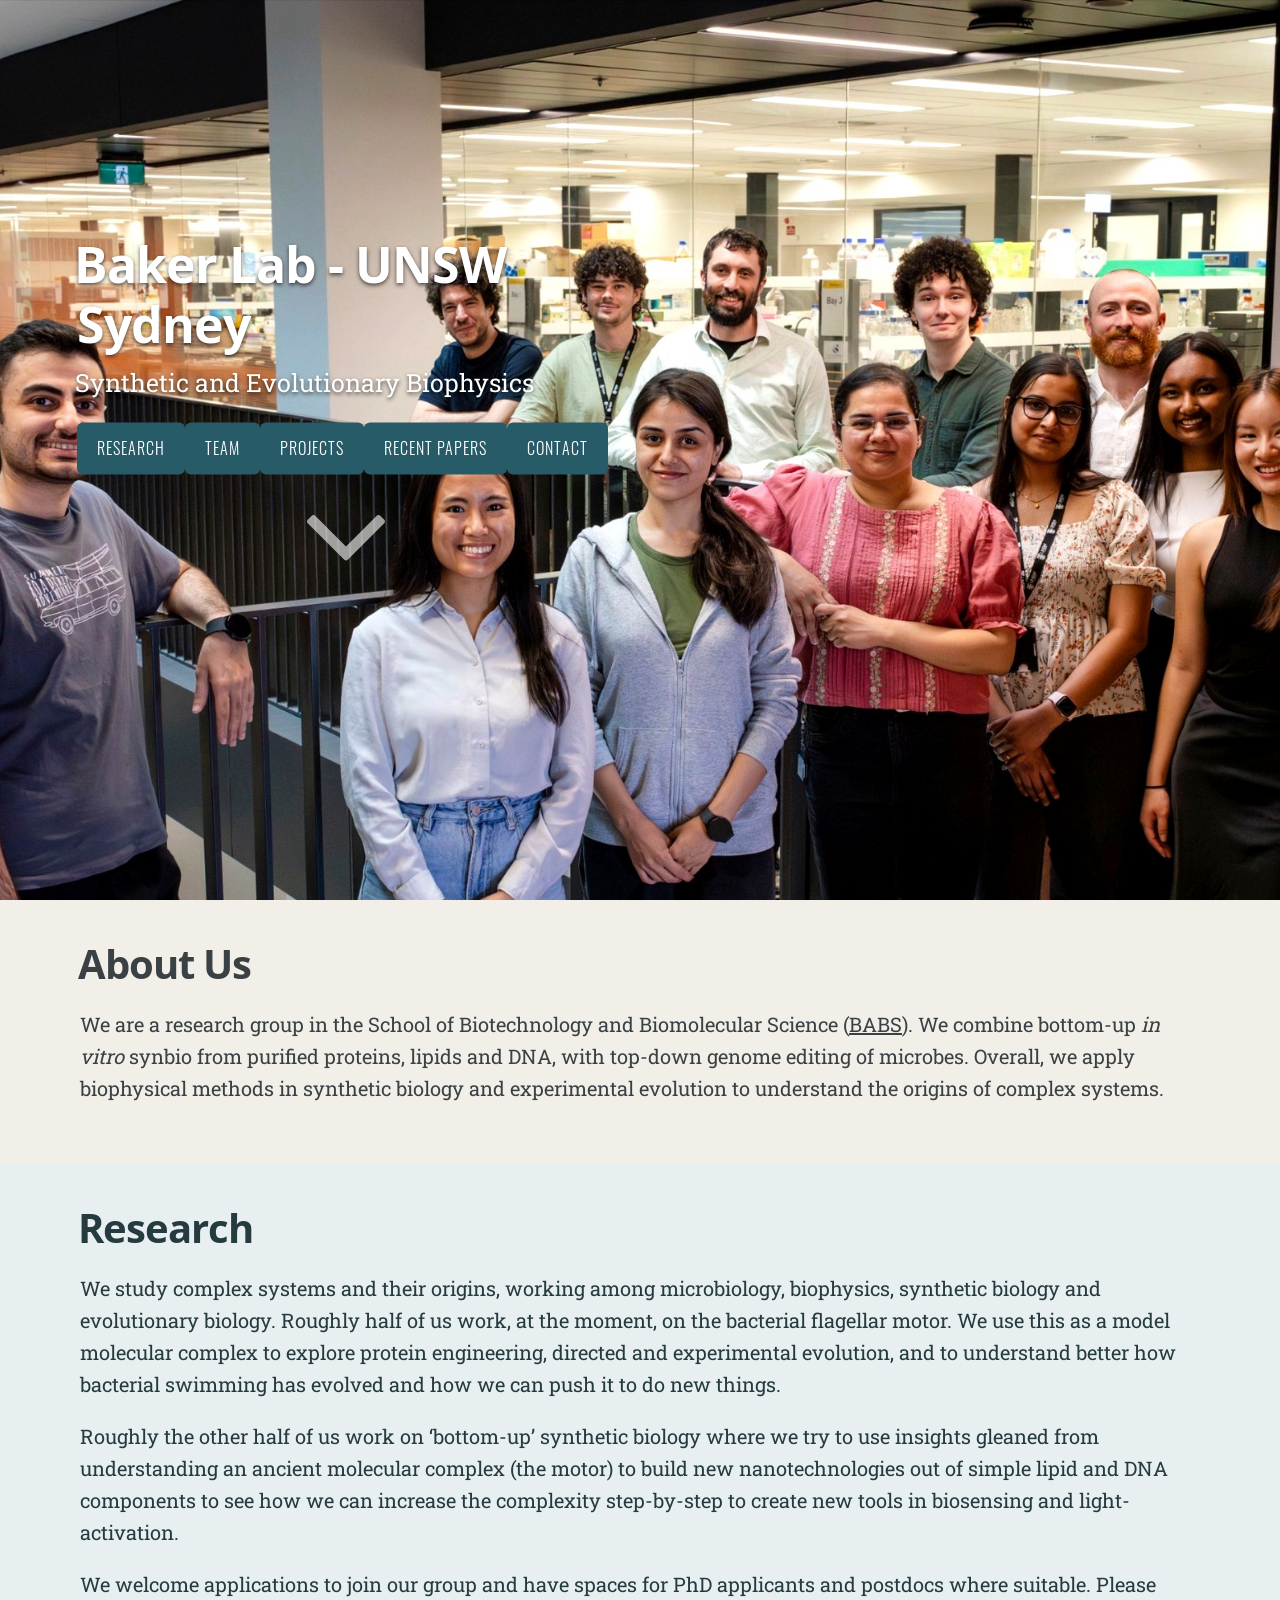
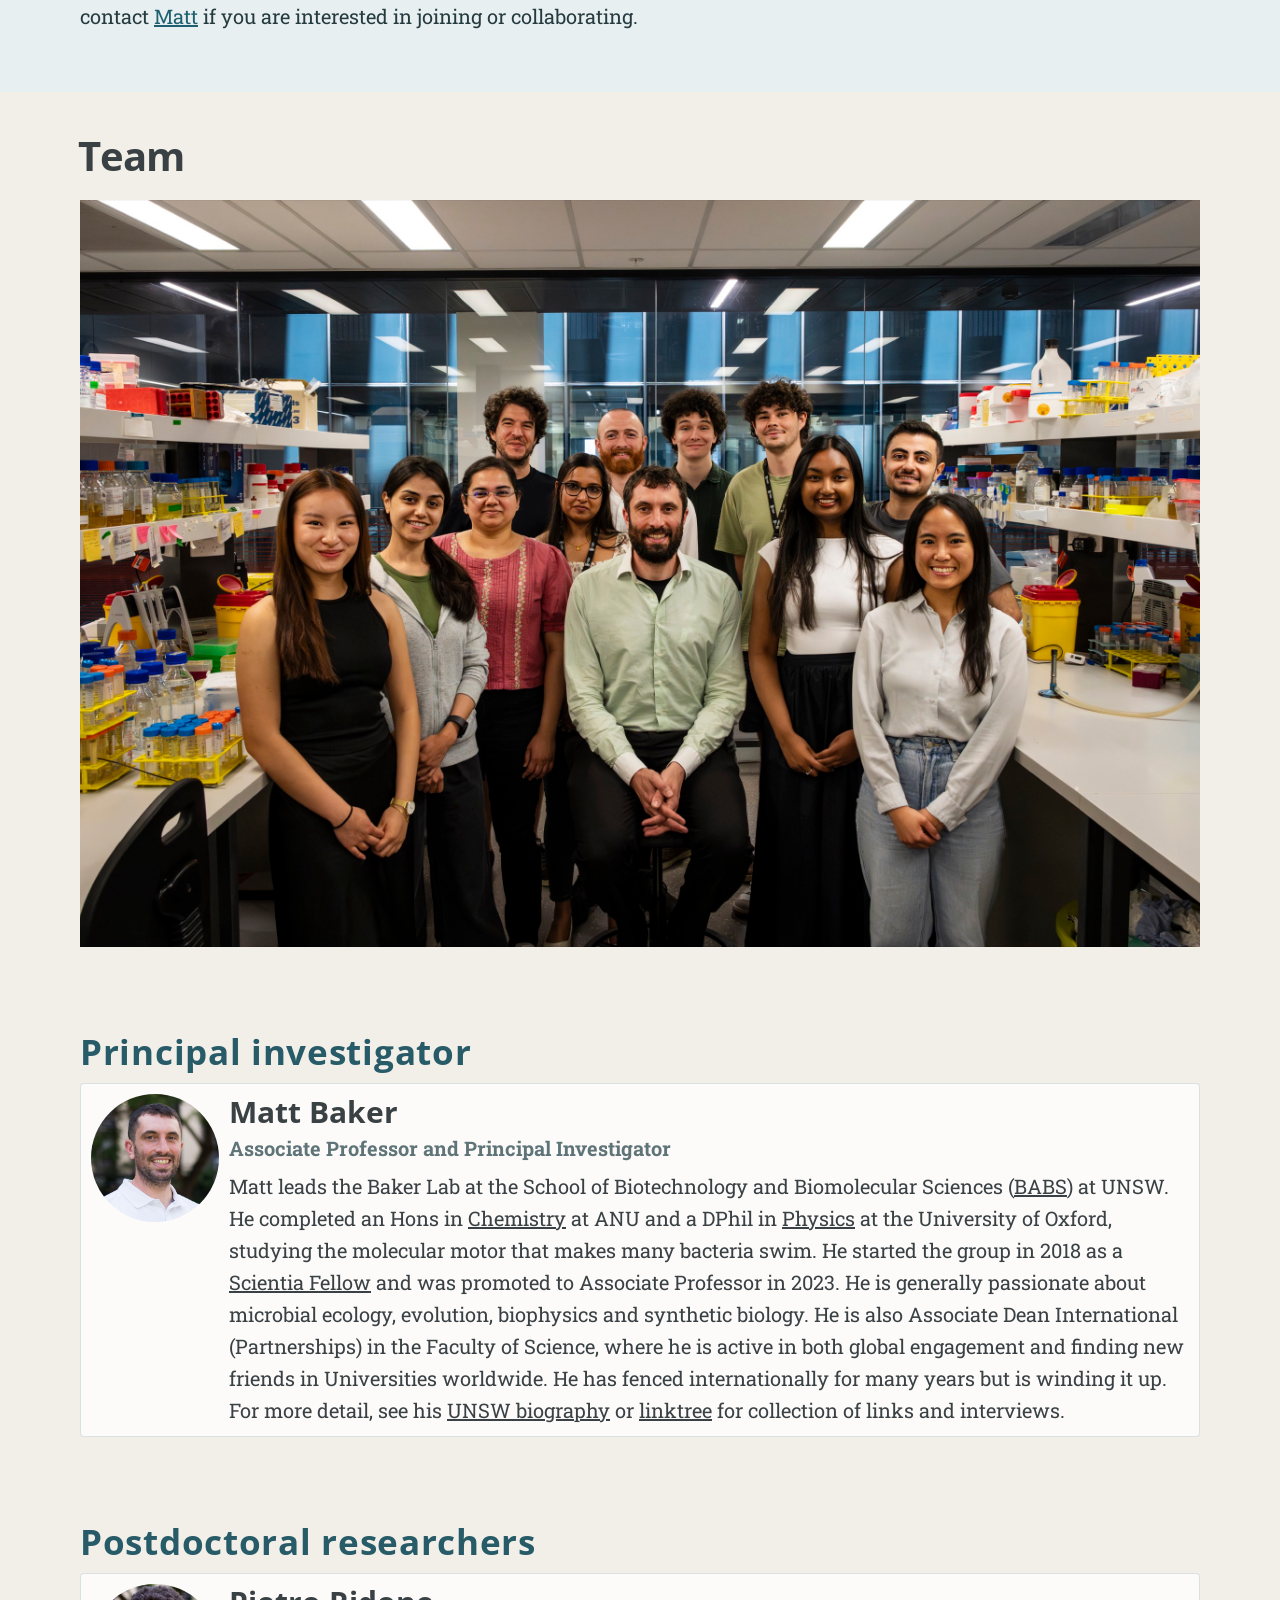
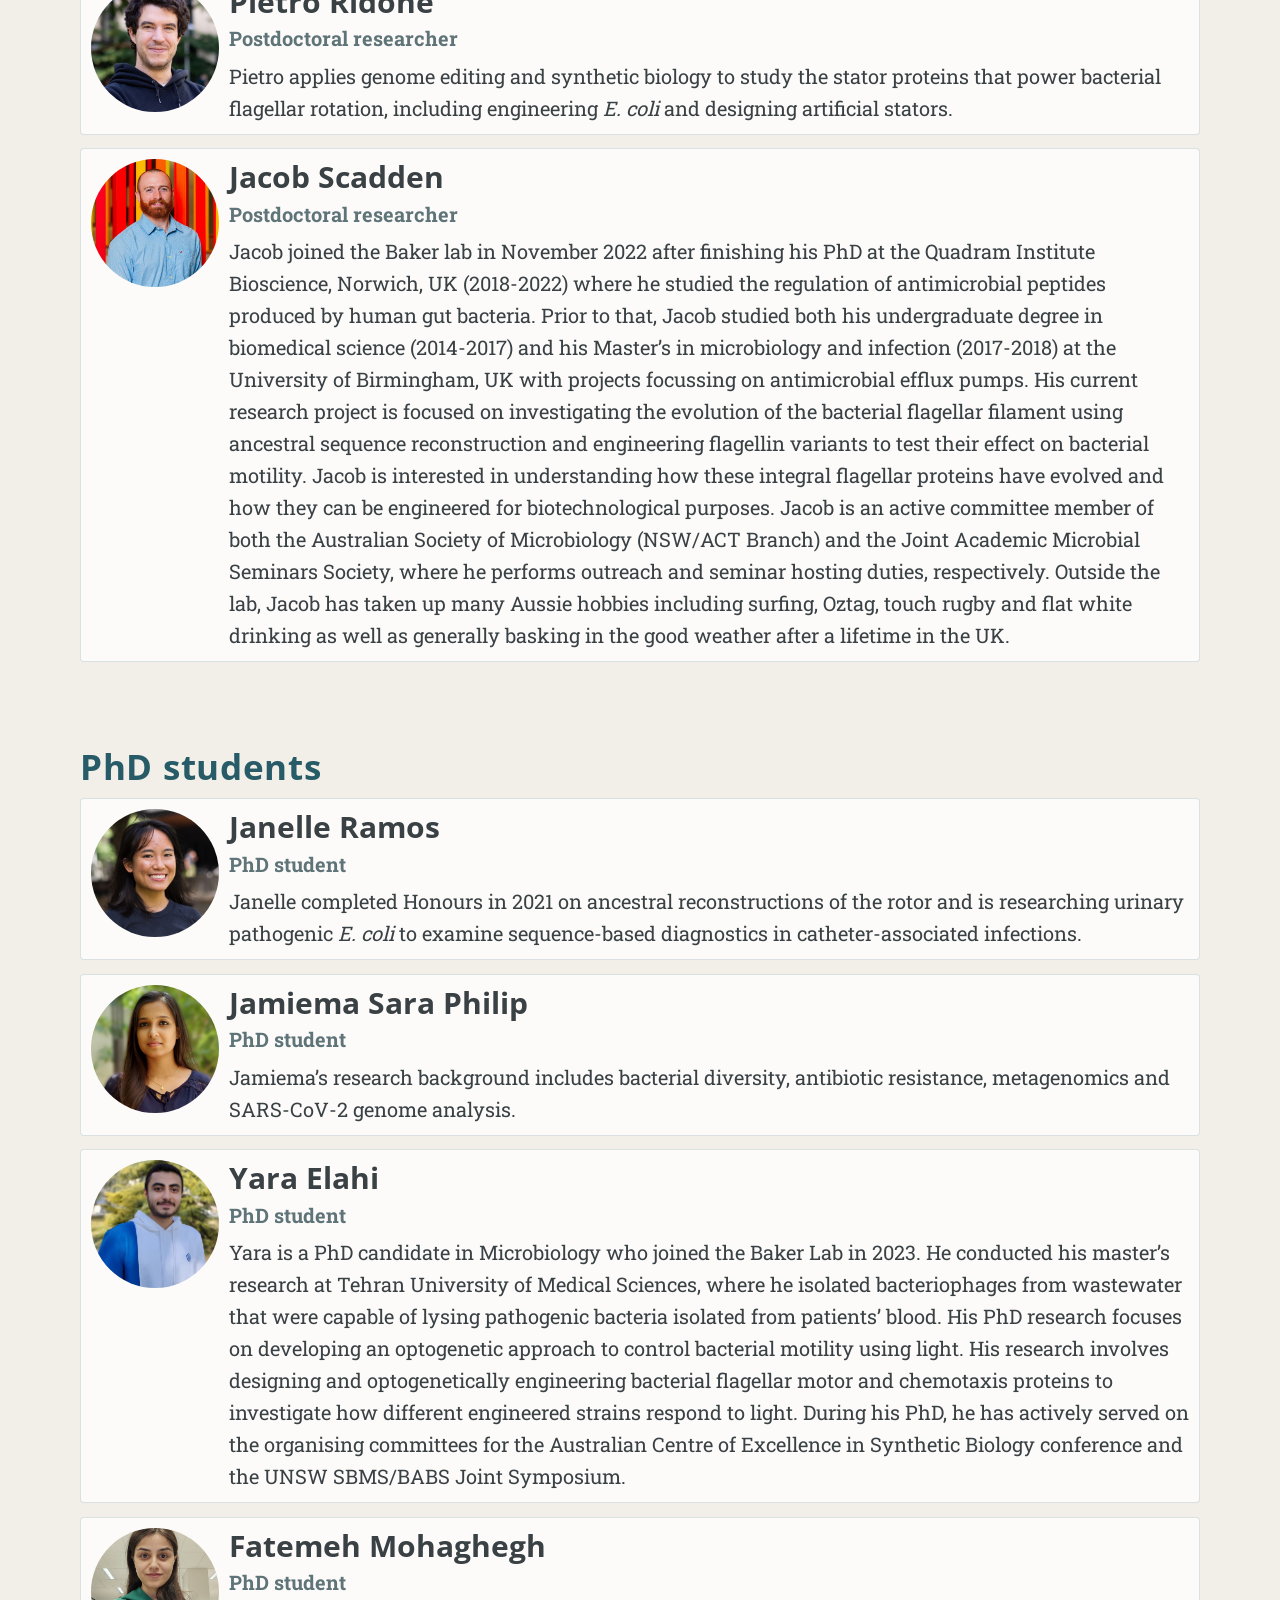
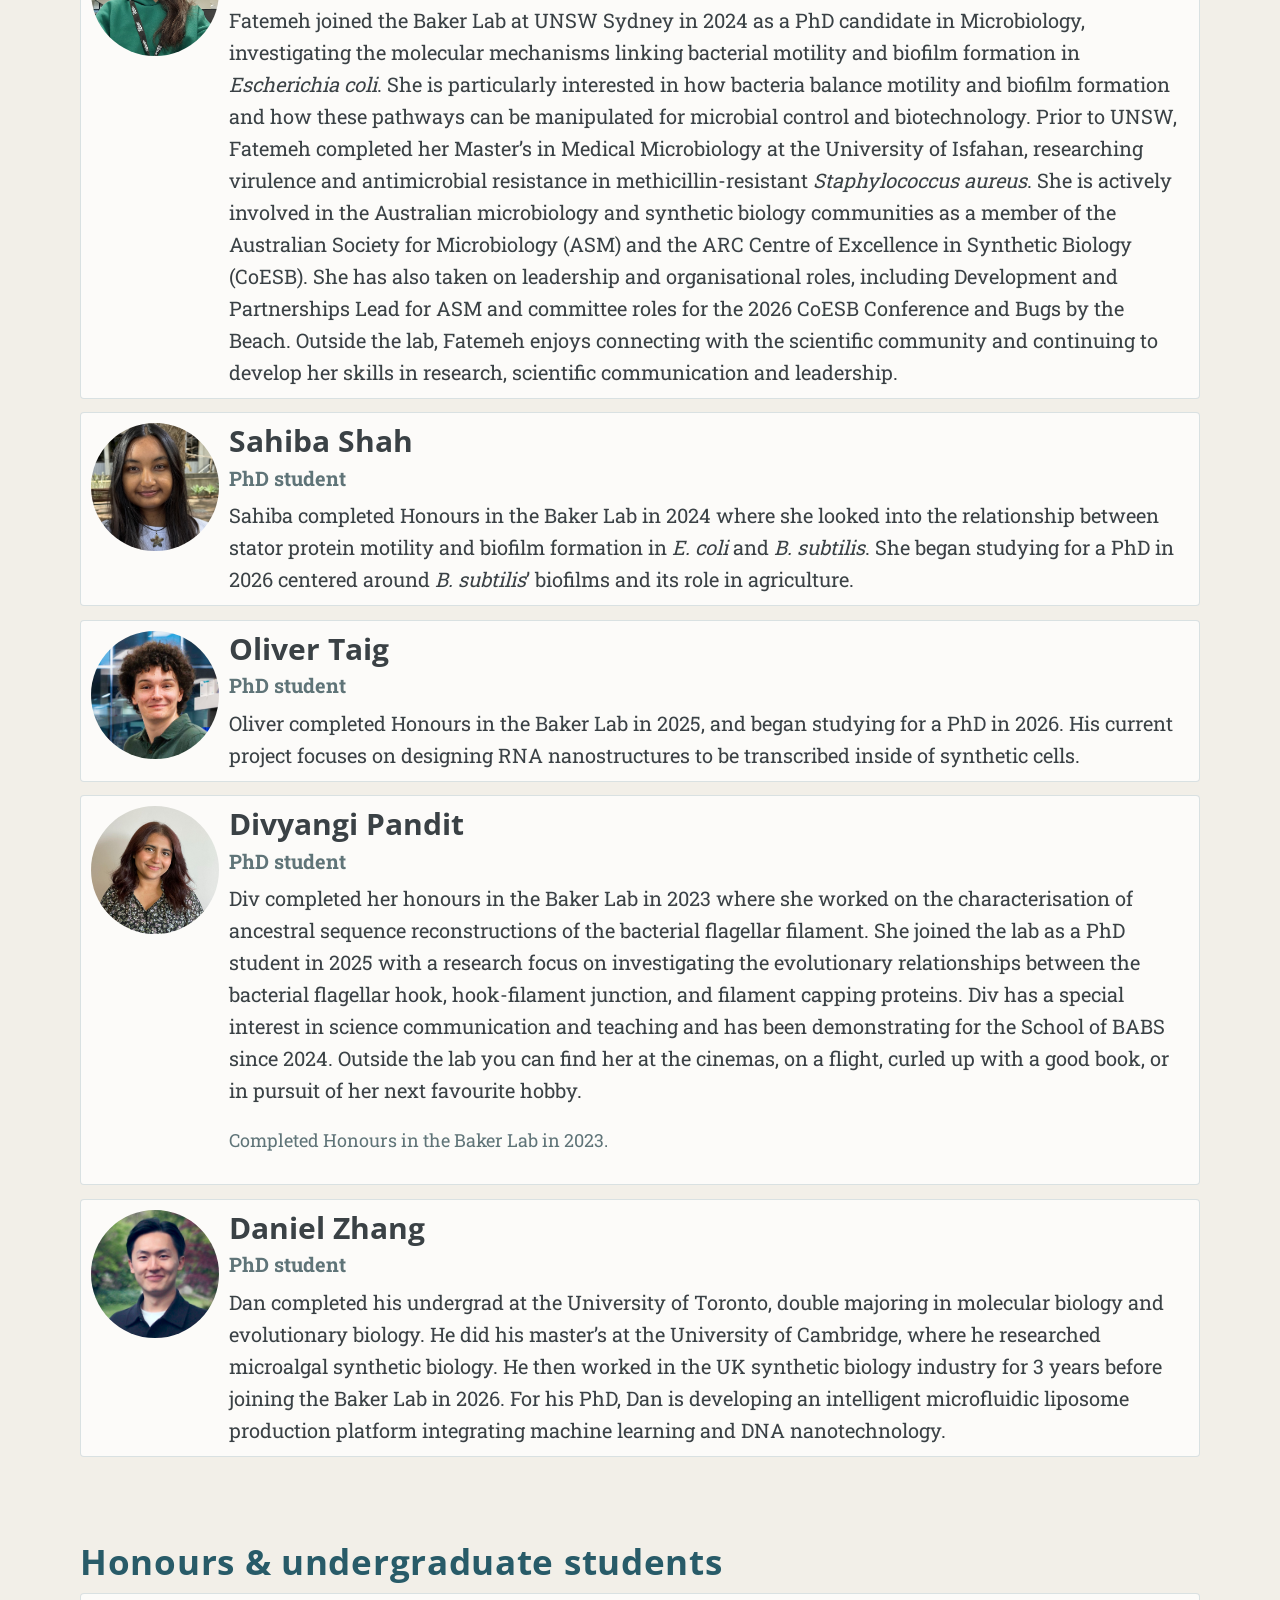
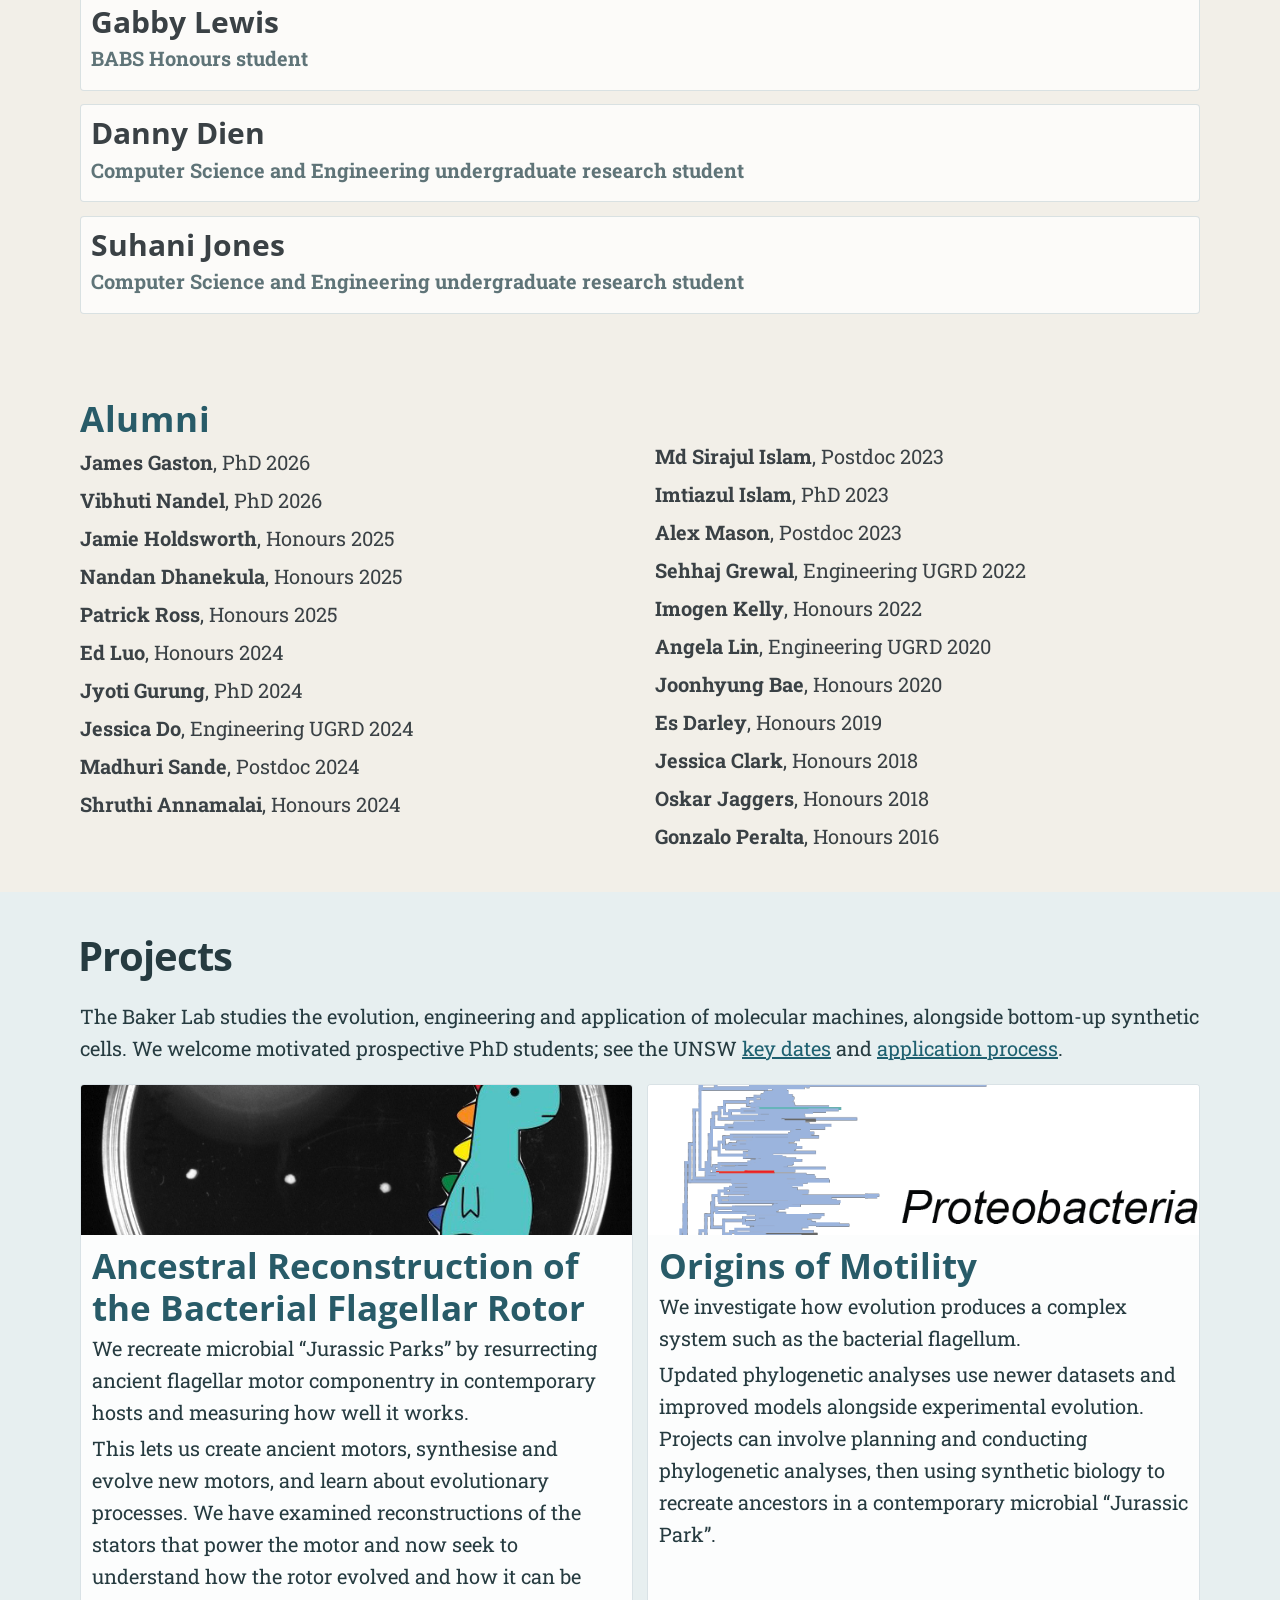
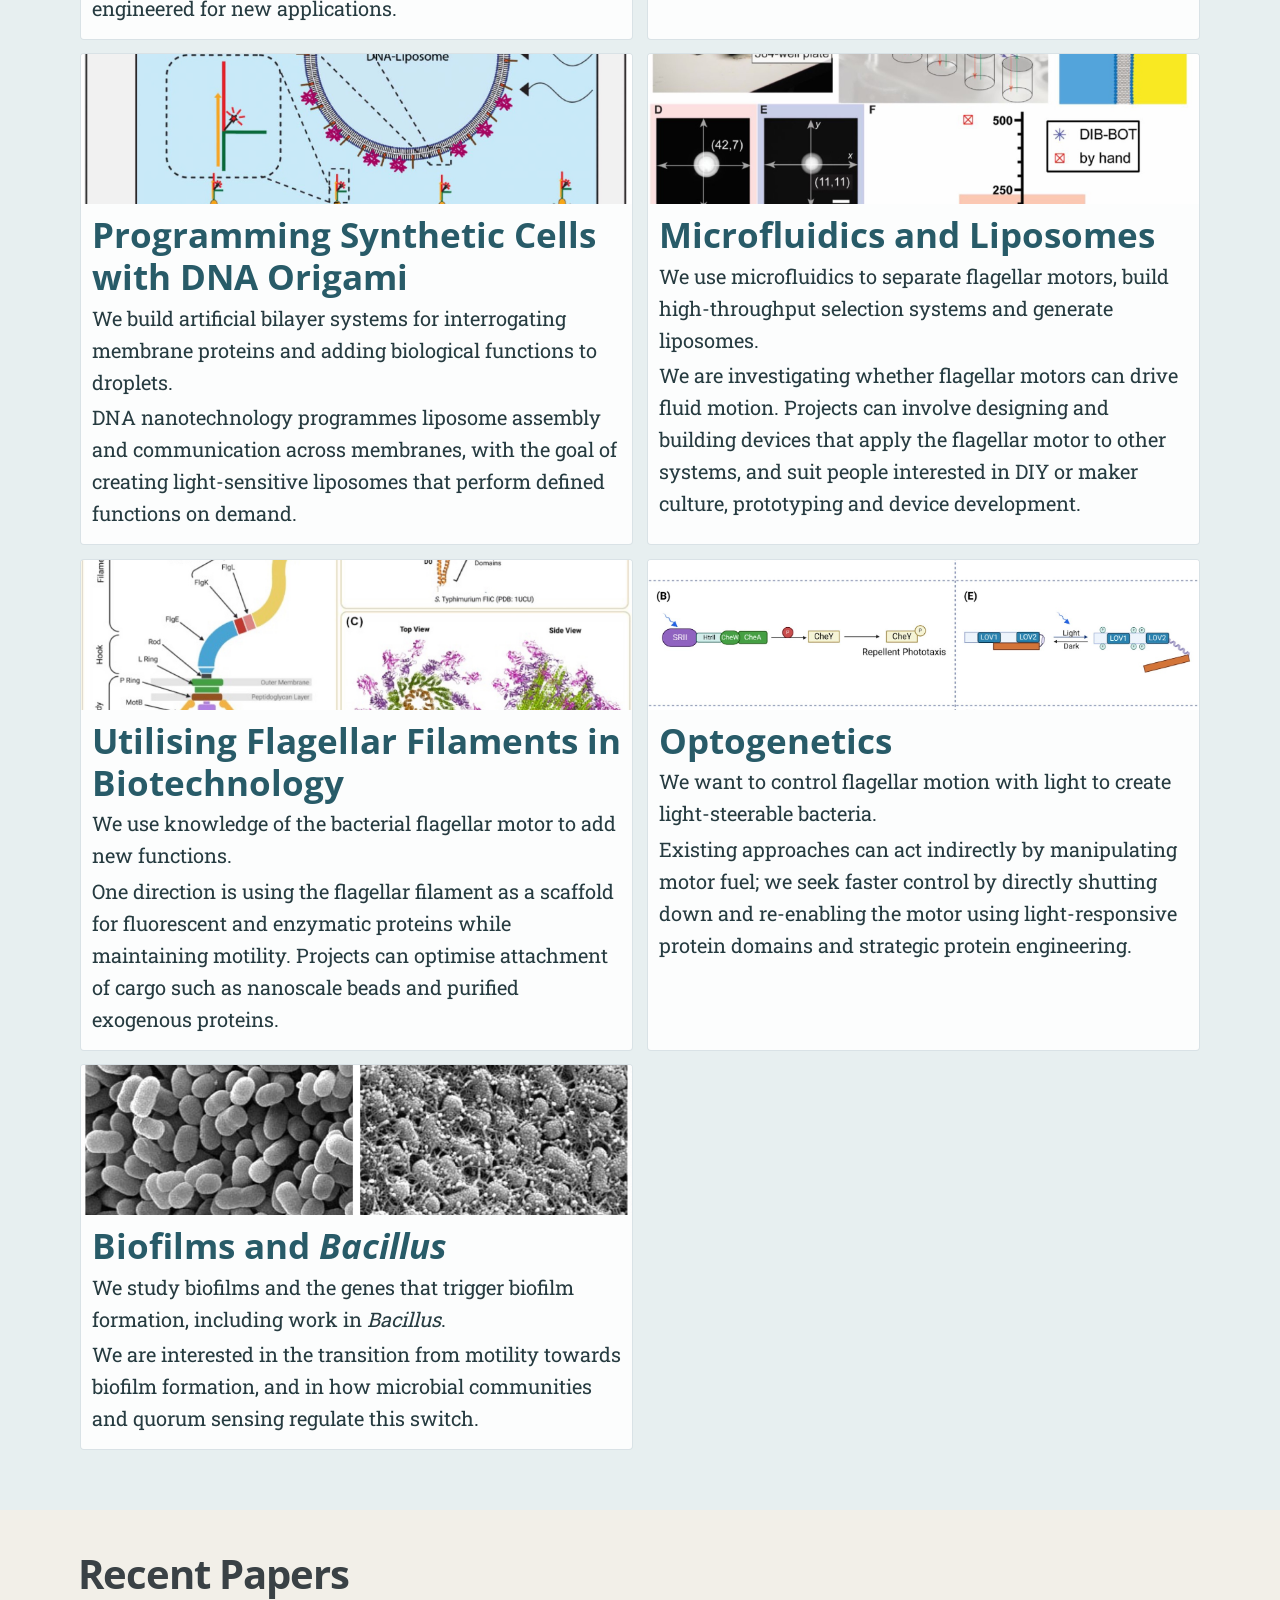
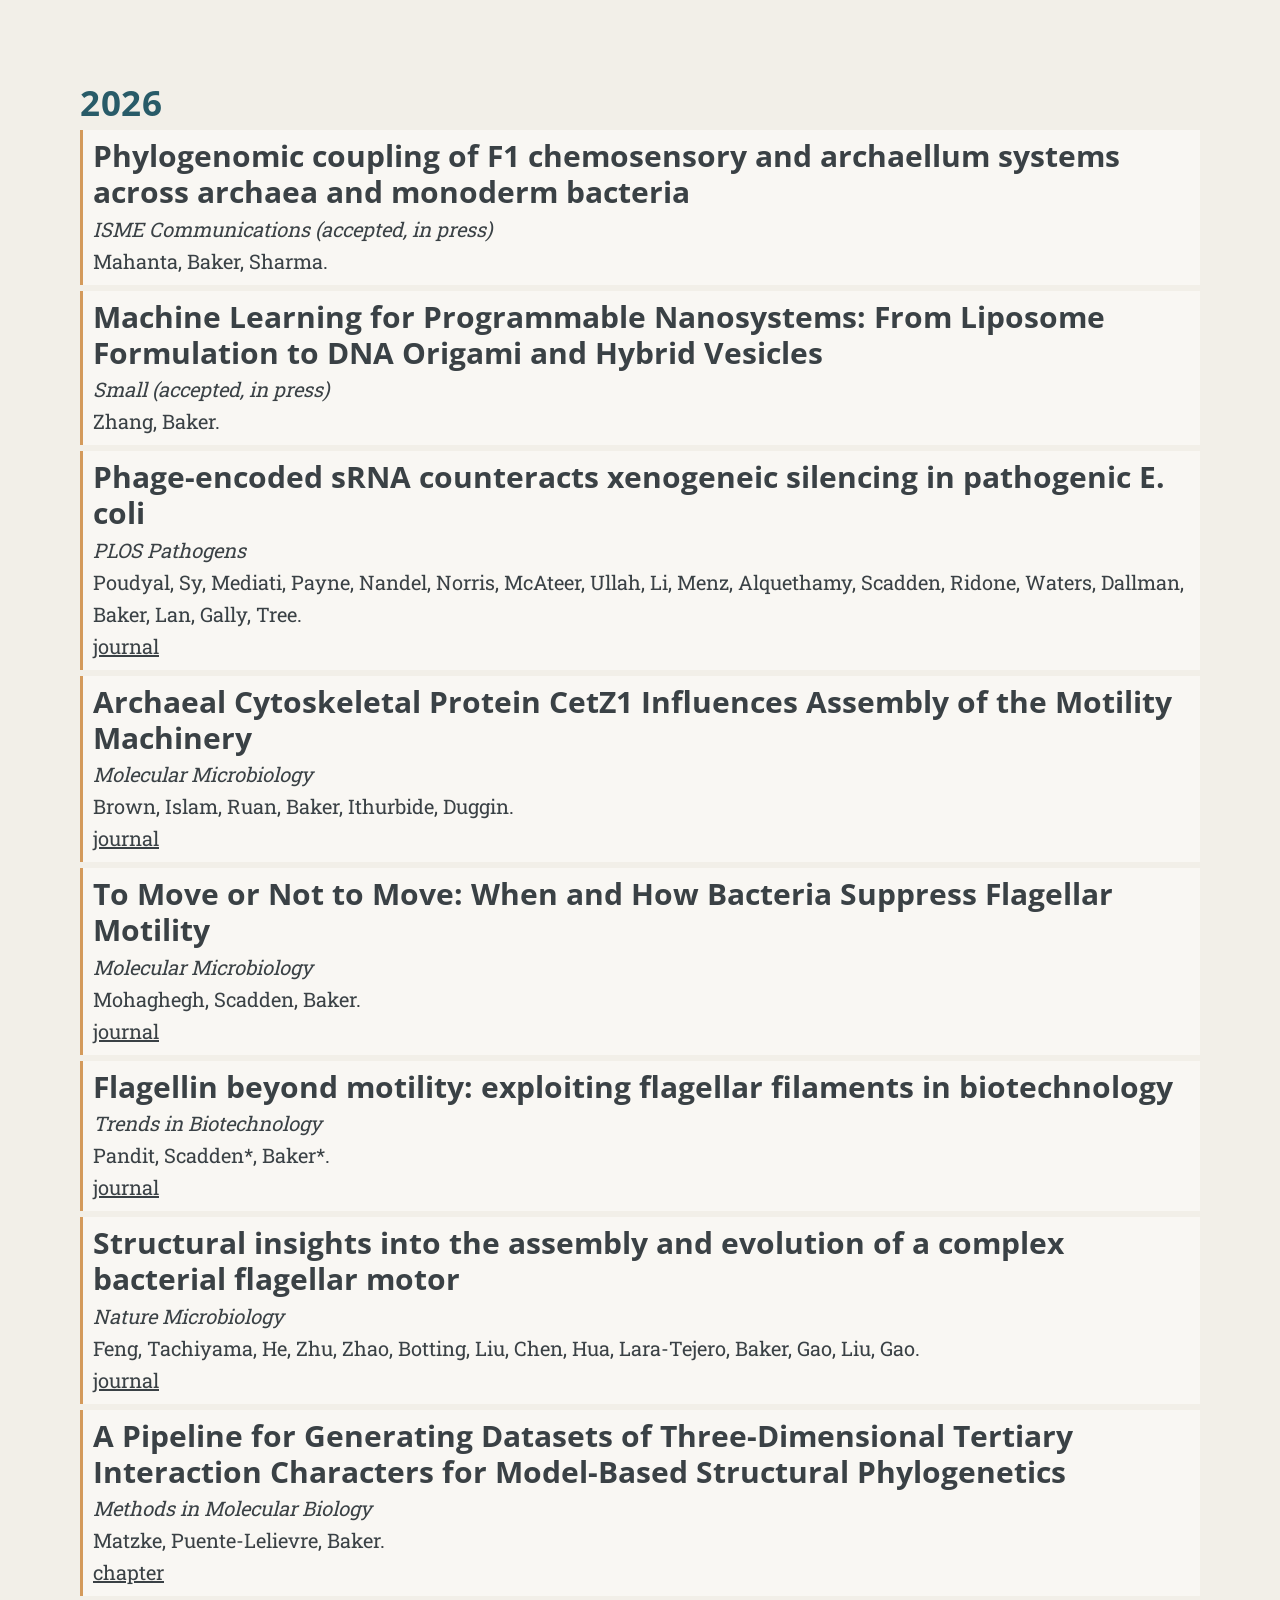
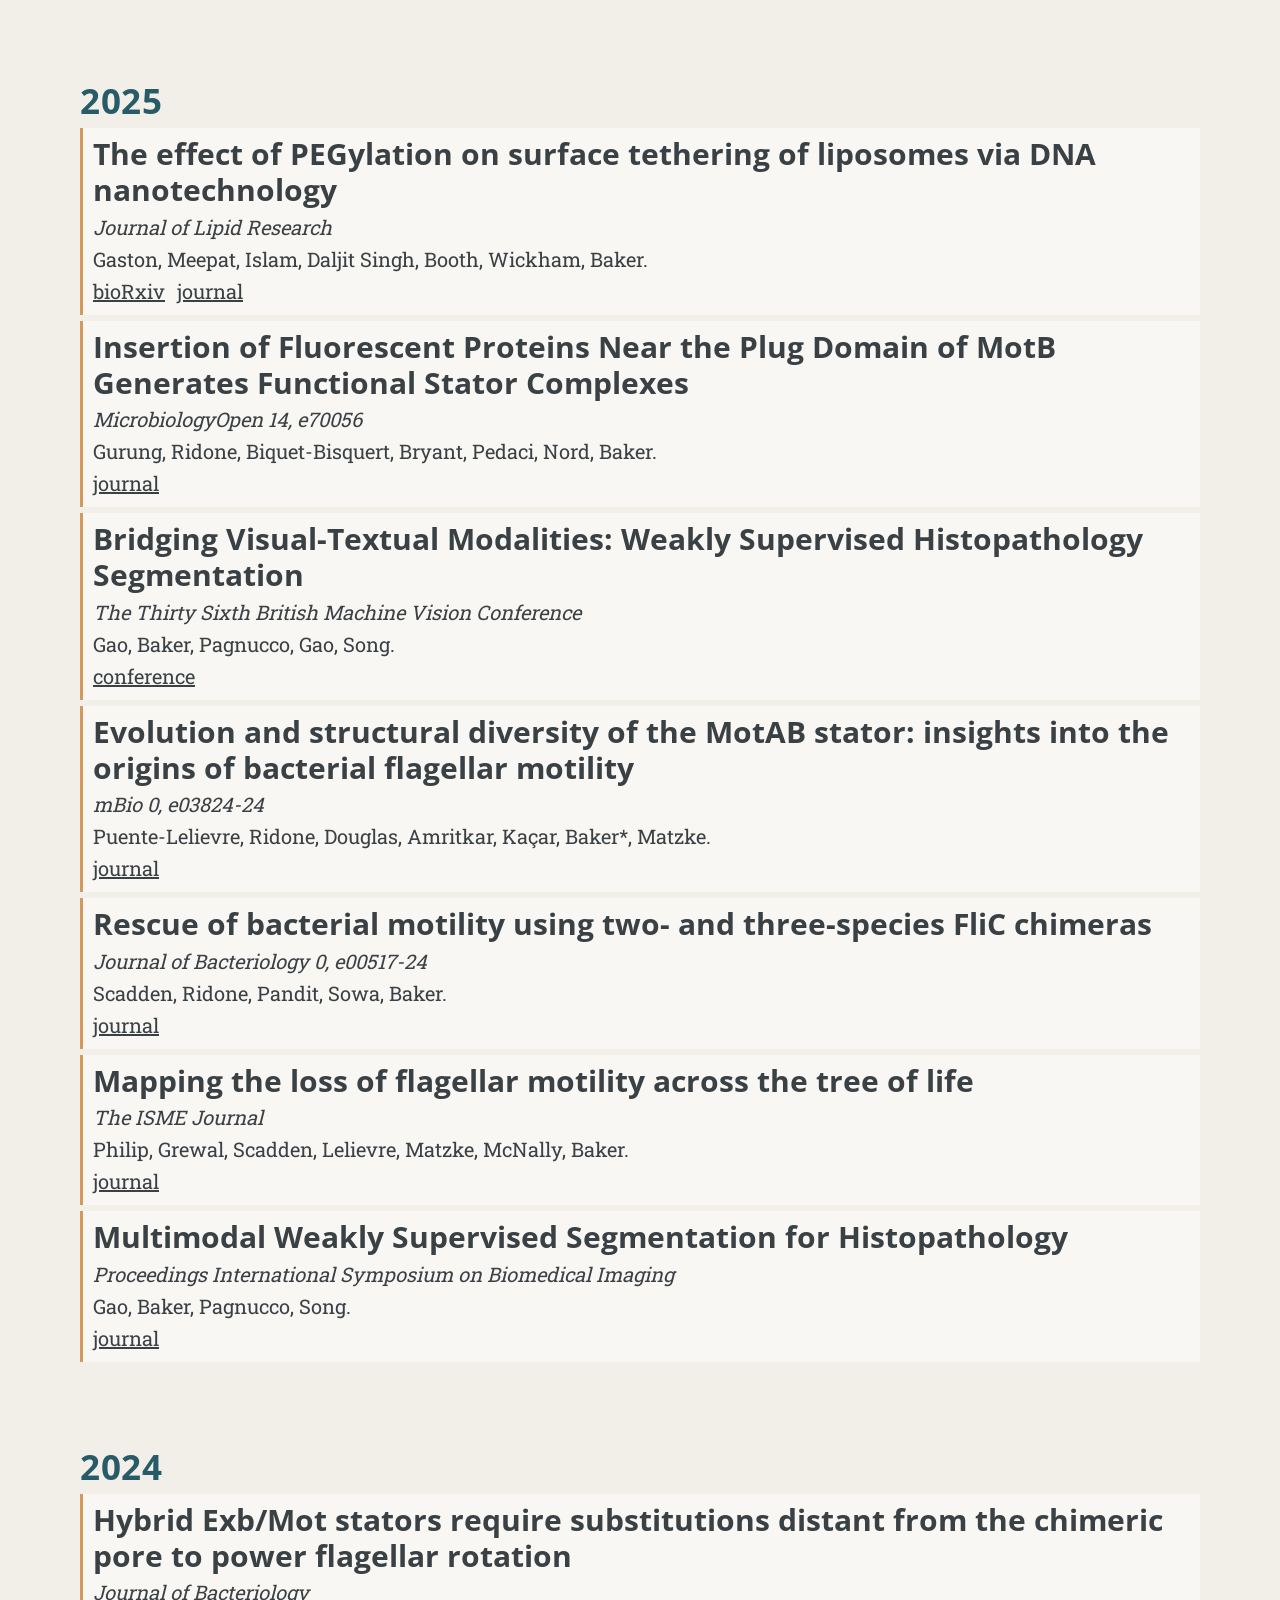
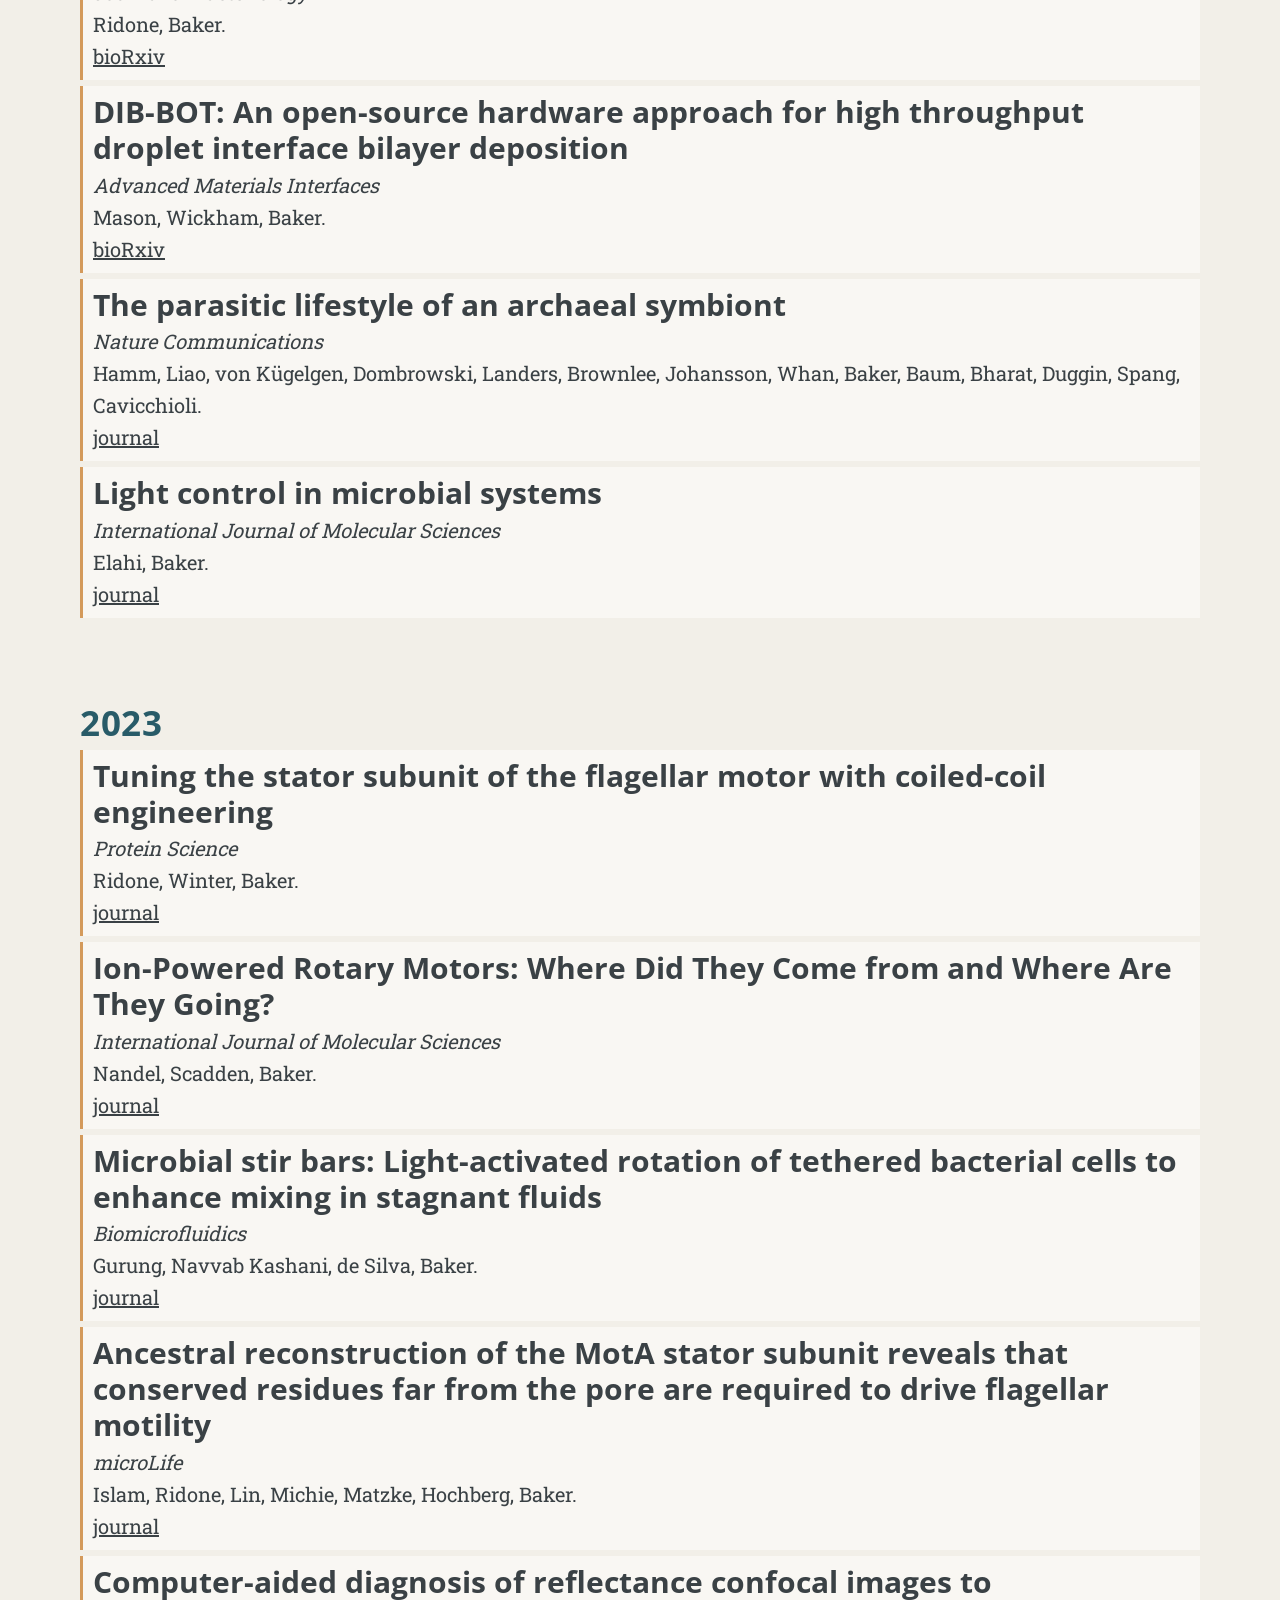
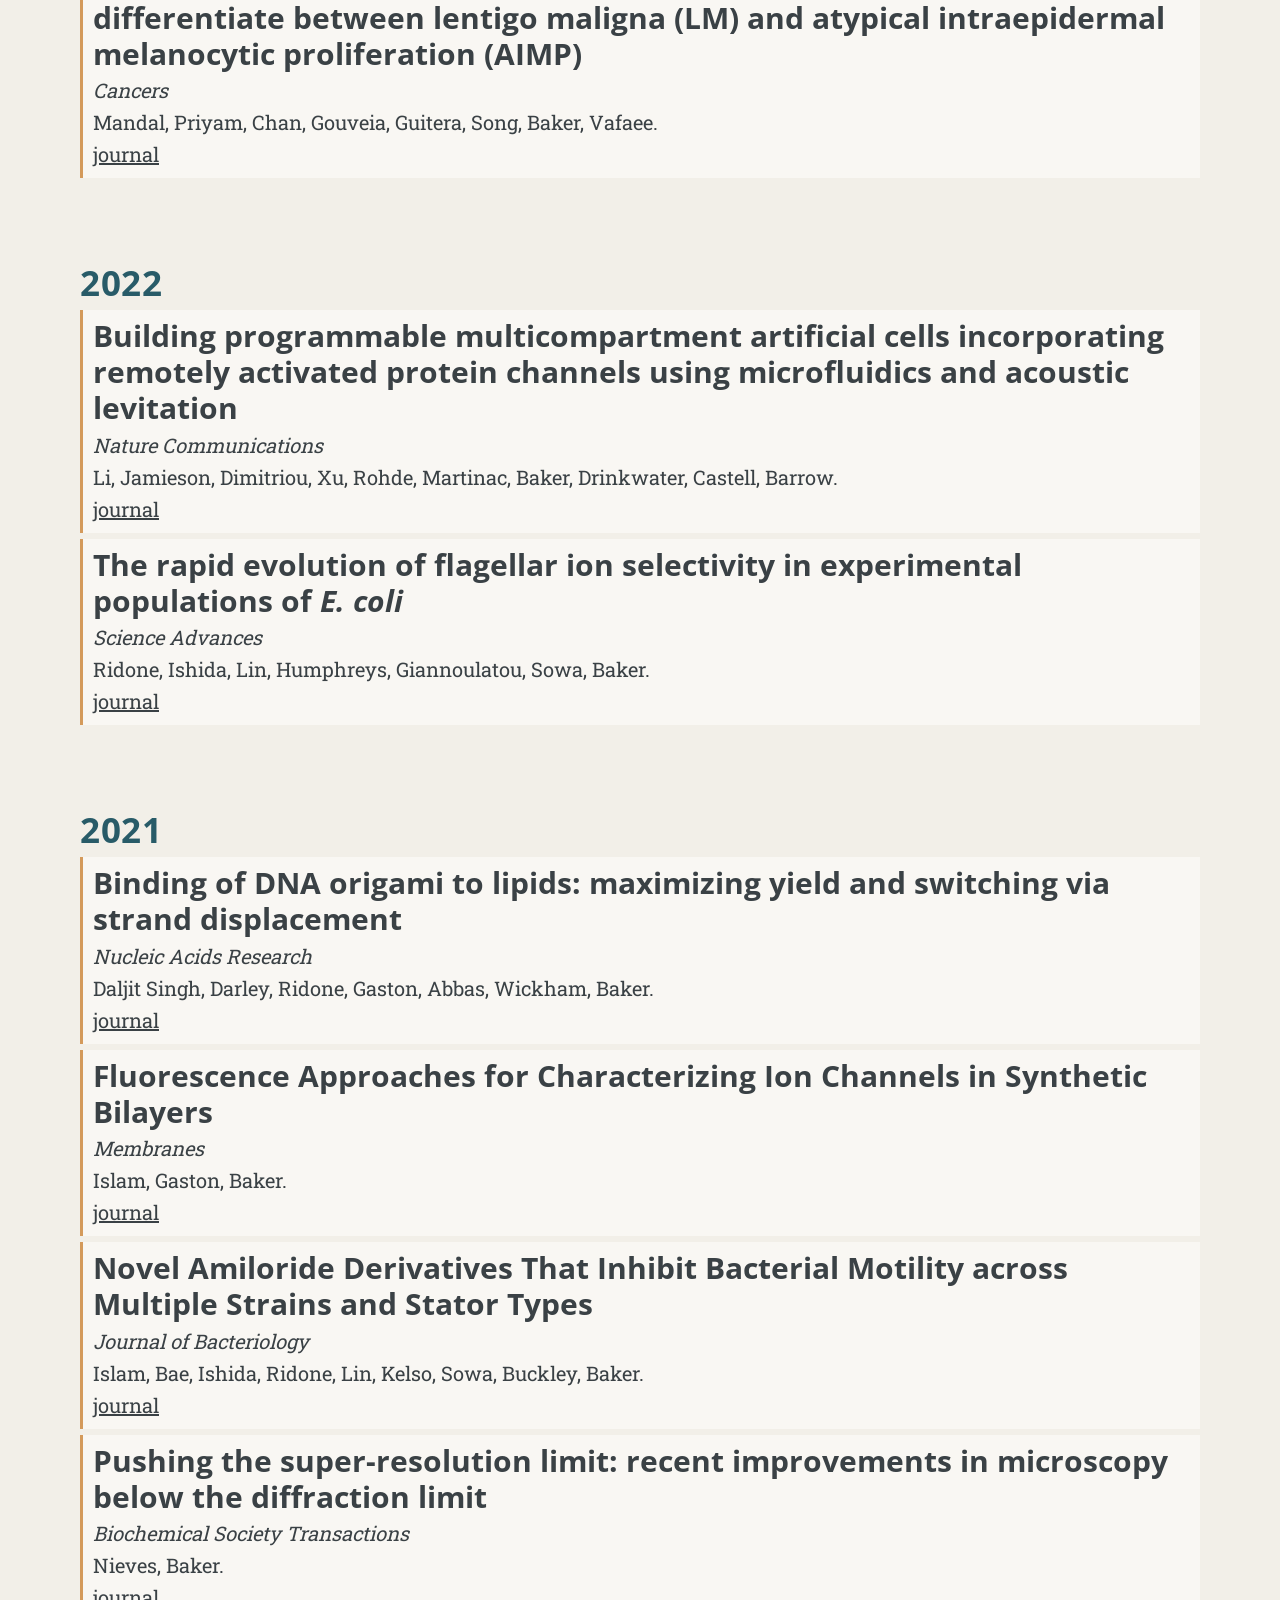
==== commit 67d8672d: "deploy: 30720544227f8409b95533cbb3cff6a75e6e906f" ====
--- a/index.html
+++ b/index.html
@@ -1,3 +1,3 @@
 <!doctype html><html><meta http-equiv=Content-Type content="text/html" charset=UTF-8><meta http-equiv=X-UA-Compatible content="IE=edge,chrome=1"><title>Baker Lab - UNSW Sydney</title><link rel="shortcut icon" href=https://bakerlabbabs.github.io/images/favicon.png type=image/png><meta name=description content="Synthetic and Evolutionary Biophysics at UNSW"><meta name=keywords content="flagellar motor evolutionary biology experimental evolution directed evolution biophysics DNA nanotechnology"><meta name=referrer content="no-referrer-when-downgrade"><meta name=HandheldFriendly content="True"><meta name=MobileOptimized content="320"><meta name=viewport content="width=device-width,initial-scale=1"><link rel=stylesheet href=https://bakerlabbabs.github.io/css/screen.css><link rel=stylesheet href=https://bakerlabbabs.github.io/css/fonts.css type=text/css><link rel=stylesheet href=https://bakerlabbabs.github.io/fork-awesome/css/fork-awesome.min.css type=text/css><meta property="og:url" content="https://bakerlabbabs.github.io/"><meta property="og:site_name" content="Baker Lab - UNSW Sydney"><meta property="og:title" content="Baker Lab - UNSW Sydney"><meta property="og:description" content="Synthetic and Evolutionary Biophysics at UNSW"><meta property="og:locale" content="en"><meta property="og:type" content="website"><meta property="og:image" content="https://bakerlabbabs.github.io/images/header-2026.jpg"><meta name=twitter:card content="summary_large_image"><meta name=twitter:image content="https://bakerlabbabs.github.io/images/header-2026.jpg"><meta name=twitter:title content="Baker Lab - UNSW Sydney"><meta name=twitter:description content="Synthetic and Evolutionary Biophysics at UNSW"><meta itemprop=name content="Baker Lab - UNSW Sydney"><meta itemprop=description content="Synthetic and Evolutionary Biophysics at UNSW"><meta itemprop=image content="https://bakerlabbabs.github.io/images/header-2026.jpg"><link rel=stylesheet href=./css/lab-overrides.css><link rel=apple-touch-icon sizes=180x180 href=https://bakerlabbabs.github.io/images/apple-touch-icon.png><link rel=icon type=image/png sizes=32x32 href=https://bakerlabbabs.github.io/images/favicon-32x32.png><link rel=icon type=image/png sizes=16x16 href=https://bakerlabbabs.github.io/images/favicon-16x16.png><link rel=stylesheet href=./css/lab-overrides.css><body><header id=site-head style=background-image:url(images/header-2026-web-optimized.jpg)><div class=vertical><div id=site-head-content class=inner><h1 class=blog-title>Baker Lab - UNSW Sydney</h1><h2 class=blog-description>Synthetic and Evolutionary Biophysics</h2><a class="btn site-menu" data-title-anchor=research>Research</a><a class="btn site-menu" data-title-anchor=team>Team</a><a class="btn site-menu" data-title-anchor=projects>Projects</a><a class="btn site-menu" data-title-anchor=recent-papers>Recent Papers</a><a class="btn site-menu" data-title-anchor=contact>Contact</a>
-<i id=header-arrow class="fa fa-angle-down" aria-hidden=true></i></div></div></header><main class=content role=main><div class=fixed-nav></div><div class=post-holder><article id=about-us class="post first"><header class=post-header><h2 class=post-title>About Us</h2></header><section class=post-content><p>We are a research group in the School of Biotechnology and Biomolecular Science (<a href=https://www.babs.unsw.edu.au/>BABS</a>). We combine bottom-up <em>in vitro</em> synbio from purified proteins, lipids and DNA, with top-down genome editing of microbes. Overall, we apply biophysical methods in synthetic biology and experimental evolution to understand the origins of complex systems.</p></section></article></div><div class=post-holder><article id=research class=post><header class=post-header><h2 class=post-title>Research</h2></header><section class=post-content><p>We study complex systems and their origins, working among microbiology, biophysics, synthetic biology and evolutionary biology. Roughly half of us work, at the moment, on the bacterial flagellar motor. We use this as a model molecular complex to explore protein engineering, directed and experimental evolution, and to understand better how bacterial swimming has evolved and how we can push it to do new things.</p><p>Roughly the other half of us work on &lsquo;bottom-up&rsquo; synthetic biology where we try to use insights gleaned from understanding an ancient molecular complex (the motor) to build new nanotechnologies out of simple lipid and DNA components to see how we can increase the complexity step-by-step to create new tools in biosensing and light-activation.</p><p>We welcome applications to join our group and have spaces for PhD applicants and postdocs where suitable. Please contact <a href=https://www.babs.unsw.edu.au/matthew-baker>Matt</a> if you are interested in joining or collaborating.</p></section></article></div><div class=post-holder><article id=team class=post><header class=post-header><h2 class=post-title>Team</h2></header><section class=post-content><p><img src=images/team-2026.jpg alt="Baker Lab group in the laboratory"></p><h3>Principal investigator</h3><div class=member-grid><article class=member-card><img src=./images/Matt.jpg alt="Portrait of Matt Baker" loading=lazy><div><h4>Matt Baker</h4><p class=member-role>Associate Professor and Principal Investigator</p><div class=member-bio>Matt leads the Baker Lab at the School of Biotechnology and Biomolecular Sciences (<a href=https://www.babs.unsw.edu.au>BABS</a>) at UNSW. He completed an Hons in <a href=https://chemistry.anu.edu.au/>Chemistry</a> at ANU and a DPhil in <a href=https://www.physics.ox.ac.uk/>Physics</a> at the University of Oxford, studying the molecular motor that makes many bacteria swim. He started the group in 2018 as a <a href=https://research.unsw.edu.au/scientia-program>Scientia Fellow</a> and was promoted to Associate Professor in 2023. He is generally passionate about microbial ecology, evolution, biophysics and synthetic biology. He is also Associate Dean International (Partnerships) in the Faculty of Science, where he is active in both global engagement and finding new friends in Universities worldwide. He has fenced internationally for many years but is winding it up. For more detail, see his <a href=https://www.babs.unsw.edu.au/matthew-baker>UNSW biography</a> or <a href=http://linktr.ee/phatmattbaker>linktree</a> for collection of links and interviews.</div></div></article></div><h3>Postdoctoral researchers</h3><div class=member-grid><article class=member-card><img src=./images/Pietro.jpg alt="Portrait of Pietro Ridone" loading=lazy><div><h4>Pietro Ridone</h4><p class=member-role>Postdoctoral researcher</p><div class=member-bio>Pietro applies genome editing and synthetic biology to study the stator proteins that power bacterial flagellar rotation, including engineering <em>E. coli</em> and designing artificial stators.</div></div></article><article class=member-card><img src=./images/Jacob.jpg alt="Portrait of Jacob Scadden" loading=lazy><div><h4>Jacob Scadden</h4><p class=member-role>Postdoctoral researcher</p><div class=member-bio>Jacob joined the Baker lab in November 2022 after finishing his PhD at the Quadram Institute Bioscience, Norwich, UK (2018-2022) where he studied the regulation of antimicrobial peptides produced by human gut bacteria. Prior to that, Jacob studied both his undergraduate degree in biomedical science (2014-2017) and his Master’s in microbiology and infection (2017-2018) at the University of Birmingham, UK with projects focussing on antimicrobial efflux pumps. His current research project is focused on investigating the evolution of the bacterial flagellar filament using ancestral sequence reconstruction and engineering flagellin variants to test their effect on bacterial motility. Jacob is interested in understanding how these integral flagellar proteins have evolved and how they can be engineered for biotechnological purposes. Jacob is an active committee member of both the Australian Society of Microbiology (NSW/ACT Branch) and the Joint Academic Microbial Seminars Society, where he performs outreach and seminar hosting duties, respectively. Outside the lab, Jacob has taken up many Aussie hobbies including surfing, Oztag, touch rugby and flat white drinking as well as generally basking in the good weather after a lifetime in the UK.</div></div></article></div><h3>PhD students</h3><div class=member-grid><article class=member-card><img src=./images/Janelle.jpg alt="Portrait of Janelle Ramos" loading=lazy><div><h4>Janelle Ramos</h4><p class=member-role>PhD student</p><div class=member-bio>Janelle completed Honours in 2021 on ancestral reconstructions of the rotor and is researching urinary pathogenic <em>E. coli</em> to examine sequence-based diagnostics in catheter-associated infections.</div></div></article><article class=member-card><img src=./images/Jamiema.jpg alt="Portrait of Jamiema Sara Philip" loading=lazy><div><h4>Jamiema Sara Philip</h4><p class=member-role>PhD student</p><div class=member-bio>Jamiema’s research background includes bacterial diversity, antibiotic resistance, metagenomics and SARS-CoV-2 genome analysis.</div></div></article><article class=member-card><img src=./images/Yara.jpg alt="Portrait of Yara Elahi" loading=lazy><div><h4>Yara Elahi</h4><p class=member-role>PhD student</p><div class=member-bio>Yara is a PhD candidate in Microbiology who joined the Baker Lab in 2023. He conducted his master’s research at Tehran University of Medical Sciences, where he isolated bacteriophages from wastewater that were capable of lysing pathogenic bacteria isolated from patients’ blood. His PhD research focuses on developing an optogenetic approach to control bacterial motility using light. His research involves designing and optogenetically engineering bacterial flagellar motor and chemotaxis proteins to investigate how different engineered strains respond to light. During his PhD, he has actively served on the organising committees for the Australian Centre of Excellence in Synthetic Biology conference and the UNSW SBMS/BABS Joint Symposium.</div></div></article><article class=member-card><img src=./images/Fatemeh.jpg alt="Portrait of Fatemeh Mohaghegh" loading=lazy><div><h4>Fatemeh Mohaghegh</h4><p class=member-role>PhD student</p><div class=member-bio>Fatemeh joined the Baker Lab at UNSW Sydney in 2024 as a PhD candidate in Microbiology, investigating the molecular mechanisms linking bacterial motility and biofilm formation in <em>Escherichia coli</em>. She is particularly interested in how bacteria balance motility and biofilm formation and how these pathways can be manipulated for microbial control and biotechnology. Prior to UNSW, Fatemeh completed her Master’s in Medical Microbiology at the University of Isfahan, researching virulence and antimicrobial resistance in methicillin-resistant <em>Staphylococcus aureus</em>. She is actively involved in the Australian microbiology and synthetic biology communities as a member of the Australian Society for Microbiology (ASM) and the ARC Centre of Excellence in Synthetic Biology (CoESB). She has also taken on leadership and organisational roles, including Development and Partnerships Lead for ASM and committee roles for the 2026 CoESB Conference and Bugs by the Beach. Outside the lab, Fatemeh enjoys connecting with the scientific community and continuing to develop her skills in research, scientific communication and leadership.</div></div></article><article class=member-card><img src=./images/Sahiba.jpg alt="Portrait of Sahiba Shah" loading=lazy><div><h4>Sahiba Shah</h4><p class=member-role>PhD student</p><div class=member-bio>Sahiba completed Honours in the Baker Lab in 2024 where she looked into the relationship between stator protein motility and biofilm formation in <em>E. coli</em> and <em>B. subtilis</em>. She began studying for a PhD in 2026 centered around <em>B. subtilis</em>’ biofilms and its role in agriculture.</div></div></article><article class=member-card><img src=./images/Oliver.jpg alt="Portrait of Oliver Taig" loading=lazy><div><h4>Oliver Taig</h4><p class=member-role>PhD student</p><div class=member-bio>Oliver completed Honours in the Baker Lab in 2025, and began studying for a PhD in 2026. His current project focuses on designing RNA nanostructures to be transcribed inside of synthetic cells.</div></div></article><article class=member-card><img src=./images/Divyangi.jpg alt="Portrait of Divyangi Pandit" loading=lazy><div><h4>Divyangi Pandit</h4><p class=member-role>PhD student</p><div class=member-bio>Div completed her honours in the Baker Lab in 2023 where she worked on the characterisation of ancestral sequence reconstructions of the bacterial flagellar filament. She joined the lab as a PhD student in 2025 with a research focus on investigating the evolutionary relationships between the bacterial flagellar hook, hook-filament junction, and filament capping proteins. Div has a special interest in science communication and teaching and has been demonstrating for the School of BABS since 2024. Outside the lab you can find her at the cinemas, on a flight, curled up with a good book, or in pursuit of her next favourite hobby.</div><p class=member-note>Completed Honours in the Baker Lab in 2023.</p></div></article><article class=member-card><img src=./images/Daniel.jpg alt="Portrait of Daniel Zhang" loading=lazy><div><h4>Daniel Zhang</h4><p class=member-role>PhD student</p><div class=member-bio>Dan completed his undergrad at the University of Toronto, double majoring in molecular biology and evolutionary biology. He did his master’s at the University of Cambridge, where he researched microalgal synthetic biology. He then worked in the UK synthetic biology industry for 3 years before joining the Baker Lab in 2026. For his PhD, Dan is developing an intelligent microfluidic liposome production platform integrating machine learning and DNA nanotechnology.</div></div></article></div><h3>Honours & undergraduate students</h3><div class=member-grid><article class=member-card><div><h4>Gabby Lewis</h4><p class=member-role>BABS Honours student</p></div></article><article class=member-card><div><h4>Danny Dien</h4><p class=member-role>Computer Science and Engineering undergraduate research student</p></div></article><article class=member-card><div><h4>Suhani Jones</h4><p class=member-role>Computer Science and Engineering undergraduate research student</p></div></article></div><h3>Alumni</h3><div class=alumni-list><p><strong>James Gaston</strong>, PhD 2026</p><p><strong>Vibhuti Nandel</strong>, PhD 2026</p><p><strong>Jamie Holdsworth</strong>, Honours 2025</p><p><strong>Nandan Dhanekula</strong>, Honours 2025</p><p><strong>Patrick Ross</strong>, Honours 2025</p><p><strong>Ed Luo</strong>, Honours 2024</p><p><strong>Jyoti Gurung</strong>, PhD 2024</p><p><strong>Jessica Do</strong>, Engineering UGRD 2024</p><p><strong>Madhuri Sande</strong>, Postdoc 2024</p><p><strong>Shruthi Annamalai</strong>, Honours 2024</p><p><strong>Md Sirajul Islam</strong>, Postdoc 2023</p><p><strong>Imtiazul Islam</strong>, PhD 2023</p><p><strong>Alex Mason</strong>, Postdoc 2023</p><p><strong>Sehhaj Grewal</strong>, Engineering UGRD 2022</p><p><strong>Imogen Kelly</strong>, Honours 2022</p><p><strong>Angela Lin</strong>, Engineering UGRD 2020</p><p><strong>Joonhyung Bae</strong>, Honours 2020</p><p><strong>Es Darley</strong>, Honours 2019</p><p><strong>Jessica Clark</strong>, Honours 2018</p><p><strong>Oskar Jaggers</strong>, Honours 2018</p><p><strong>Gonzalo Peralta</strong>, Honours 2016</p></div></section></article></div><div class=post-holder><article id=projects class=post><header class=post-header><h2 class=post-title>Projects</h2></header><section class=post-content><p>The Baker Lab studies the evolution, engineering and application of molecular machines, alongside bottom-up synthetic cells. We welcome motivated prospective PhD students; see the UNSW <a href=https://research.unsw.edu.au/key-dates>key dates</a> and <a href=https://research.unsw.edu.au/how-apply>application process</a>.</p><div class=project-grid><article class=project-card><img src=./images/dinoplate.jpg alt loading=lazy><div><h3>Ancestral Reconstruction of the Bacterial Flagellar Rotor</h3><p class=project-summary>We recreate microbial “Jurassic Parks” by resurrecting ancient flagellar motor componentry in contemporary hosts and measuring how well it works.</p><p>This lets us create ancient motors, synthesise and evolve new motors, and learn about evolutionary processes. We have examined reconstructions of the stators that power the motor and now seek to understand how the rotor evolved and how it can be engineered for new applications.</p></div></article><article class=project-card><img src=./images/motbphylo.jpg alt loading=lazy><div><h3>Origins of Motility</h3><p class=project-summary>We investigate how evolution produces a complex system such as the bacterial flagellum.</p><p>Updated phylogenetic analyses use newer datasets and improved models alongside experimental evolution. Projects can involve planning and conducting phylogenetic analyses, then using synthetic biology to recreate ancestors in a contemporary microbial “Jurassic Park”.</p></div></article><article class=project-card><img src=./images/publication-pegylation.jpg alt loading=lazy><div><h3>Programming Synthetic Cells with DNA Origami</h3><p class=project-summary>We build artificial bilayer systems for interrogating membrane proteins and adding biological functions to droplets.</p><p>DNA nanotechnology programmes liposome assembly and communication across membranes, with the goal of creating light-sensitive liposomes that perform defined functions on demand.</p></div></article><article class=project-card><img src=./images/publication-dib-bot.jpg alt loading=lazy><div><h3>Microfluidics and Liposomes</h3><p class=project-summary>We use microfluidics to separate flagellar motors, build high-throughput selection systems and generate liposomes.</p><p>We are investigating whether flagellar motors can drive fluid motion. Projects can involve designing and building devices that apply the flagellar motor to other systems, and suit people interested in DIY or maker culture, prototyping and device development.</p></div></article><article class=project-card><img src=./images/publication-flagellin.jpg alt loading=lazy><div><h3>Utilising Flagellar Filaments in Biotechnology</h3><p class=project-summary>We use knowledge of the bacterial flagellar motor to add new functions.</p><p>One direction is using the flagellar filament as a scaffold for fluorescent and enzymatic proteins while maintaining motility. Projects can optimise attachment of cargo such as nanoscale beads and purified exogenous proteins.</p></div></article><article class=project-card><img src=./images/publication-light-control.jpg alt loading=lazy><div><h3>Optogenetics</h3><p class=project-summary>We want to control flagellar motion with light to create light-steerable bacteria.</p><p>Existing approaches can act indirectly by manipulating motor fuel; we seek faster control by directly shutting down and re-enabling the motor using light-responsive protein domains and strategic protein engineering.</p></div></article><article class=project-card><img src=./images/biofilm-public-domain.jpg alt loading=lazy><div><h3>Biofilms and <em>Bacillus</em></h3><p class=project-summary>We study biofilms and the genes that trigger biofilm formation, including work in <em>Bacillus</em>.</p><p>We are interested in the transition from motility towards biofilm formation, and in how microbial communities and quorum sensing regulate this switch.</p></div></article></div></section></article></div><div class=post-holder><article id=recent-papers class=post><header class=post-header><h2 class=post-title>Recent Papers</h2></header><section class=post-content><h3>2026</h3><article class=publication><h4>Phage-encoded sRNA counteracts xenogeneic silencing in pathogenic E. coli</h4><p><em>PLOS Pathogens</em><br>Poudyal, Sy, Mediati, Payne, Nandel, Norris, McAteer, Ullah, Li, Menz, Alquethamy, Scadden, Ridone, Waters, Dallman, Baker, Lan, Gally, Tree.<br><a href=https://doi.org/10.1371/journal.ppat.1014486>journal</a></p></article><article class=publication><h4>Archaeal Cytoskeletal Protein CetZ1 Influences Assembly of the Motility Machinery</h4><p><em>Molecular Microbiology</em><br>Brown, Islam, Ruan, Baker, Ithurbide, Duggin.<br><a href=https://doi.org/10.1111/mmi.70109>journal</a></p></article><article class=publication><h4>To Move or Not to Move: When and How Bacteria Suppress Flagellar Motility</h4><p><em>Molecular Microbiology</em><br>Mohaghegh, Scadden, Baker.<br><a href=https://doi.org/10.1111/mmi.70085>journal</a></p></article><article class=publication><h4>Flagellin beyond motility: exploiting flagellar filaments in biotechnology</h4><p><em>Trends in Biotechnology</em><br>Pandit, Scadden*, Baker*.<br><a href=https://doi.org/10.1016/j.tibtech.2026.05.007>journal</a></p></article><article class=publication><h4>Structural insights into the assembly and evolution of a complex bacterial flagellar motor</h4><p><em>Nature Microbiology</em><br>Feng, Tachiyama, He, Zhu, Zhao, Botting, Liu, Chen, Hua, Lara-Tejero, Baker, Gao, Liu, Gao.<br><a href=https://doi.org/10.1038/s41564-025-02248-5>journal</a></p></article><article class=publication><h4>A Pipeline for Generating Datasets of Three-Dimensional Tertiary Interaction Characters for Model-Based Structural Phylogenetics</h4><p><em>Methods in Molecular Biology</em><br>Matzke, Puente-Lelievre, Baker.<br><a href=https://doi.org/10.1007/978-1-0716-4836-0_14>chapter</a></p></article><h3>2025</h3><article class=publication><h4>The effect of PEGylation on surface tethering of liposomes via DNA nanotechnology</h4><p><em>Journal of Lipid Research</em><br>Gaston, Meepat, Islam, Daljit Singh, Booth, Wickham, Baker.<br><a href=https://doi.org/10.1101/2025.07.07.663613>bioRxiv</a> <a href=https://doi.org/10.1016/j.jlr.2025.100940>journal</a></p></article><article class=publication><h4>Insertion of Fluorescent Proteins Near the Plug Domain of MotB Generates Functional Stator Complexes</h4><p><em>MicrobiologyOpen 14, e70056</em><br>Gurung, Ridone, Biquet-Bisquert, Bryant, Pedaci, Nord, Baker.<br><a href=https://doi.org/10.1002/mbo3.70056>journal</a></p></article><article class=publication><h4>Bridging Visual-Textual Modalities: Weakly Supervised Histopathology Segmentation</h4><p><em>The Thirty Sixth British Machine Vision Conference</em><br>Gao, Baker, Pagnucco, Gao, Song.<br><a href=https://bmvc2025.bmva.org/>conference</a></p></article><article class=publication><h4>Evolution and structural diversity of the MotAB stator: insights into the origins of bacterial flagellar motility</h4><p><em>mBio 0, e03824-24</em><br>Puente-Lelievre, Ridone, Douglas, Amritkar, Kaçar, Baker*, Matzke.<br><a href=https://doi.org/10.1128/mbio.03824-24>journal</a></p></article><article class=publication><h4>Rescue of bacterial motility using two- and three-species FliC chimeras</h4><p><em>Journal of Bacteriology 0, e00517-24</em><br>Scadden, Ridone, Pandit, Sowa, Baker.<br><a href=https://doi.org/10.1128/jb.00517-24>journal</a></p></article><article class=publication><h4>Mapping the loss of flagellar motility across the tree of life</h4><p><em>The ISME Journal</em><br>Philip, Grewal, Scadden, Lelievre, Matzke, McNally, Baker.<br><a href=https://doi.org/10.1093/ismejo/wraf111>journal</a></p></article><article class=publication><h4>Multimodal Weakly Supervised Segmentation for Histopathology</h4><p><em>Proceedings International Symposium on Biomedical Imaging</em><br>Gao, Baker, Pagnucco, Song.<br><a href=https://doi.org/10.1109/ISBI60581.2025.10980775>journal</a></p></article><h3>2024</h3><article class=publication><h4>Hybrid Exb/Mot stators require substitutions distant from the chimeric pore to power flagellar rotation</h4><p><em>Journal of Bacteriology</em><br>Ridone, Baker.<br><a href=https://www.biorxiv.org/content/10.1101/2024.03.12.584617v2>bioRxiv</a></p></article><article class=publication><h4>DIB-BOT: An open-source hardware approach for high throughput droplet interface bilayer deposition</h4><p><em>Advanced Materials Interfaces</em><br>Mason, Wickham, Baker.<br><a href=https://www.biorxiv.org/content/10.1101/2024.01.26.577347v1>bioRxiv</a></p></article><article class=publication><h4>The parasitic lifestyle of an archaeal symbiont</h4><p><em>Nature Communications</em><br>Hamm, Liao, von Kügelgen, Dombrowski, Landers, Brownlee, Johansson, Whan, Baker, Baum, Bharat, Duggin, Spang, Cavicchioli.<br><a href=https://www.nature.com/articles/s41467-024-49962-y>journal</a></p></article><article class=publication><h4>Light control in microbial systems</h4><p><em>International Journal of Molecular Sciences</em><br>Elahi, Baker.<br><a href=https://www.mdpi.com/1422-0067/25/7/4001>journal</a></p></article><h3>2023</h3><article class=publication><h4>Tuning the stator subunit of the flagellar motor with coiled-coil engineering</h4><p><em>Protein Science</em><br>Ridone, Winter, Baker.<br><a href=https://onlinelibrary.wiley.com/doi/full/10.1002/pro.4811>journal</a></p></article><article class=publication><h4>Ion-Powered Rotary Motors: Where Did They Come from and Where Are They Going?</h4><p><em>International Journal of Molecular Sciences</em><br>Nandel, Scadden, Baker.<br><a href=https://www.mdpi.com/1422-0067/24/13/10601>journal</a></p></article><article class=publication><h4>Microbial stir bars: Light-activated rotation of tethered bacterial cells to enhance mixing in stagnant fluids</h4><p><em>Biomicrofluidics</em><br>Gurung, Navvab Kashani, de Silva, Baker.<br><a href=https://pubs.aip.org/bmf/article/17/2/024108/2887170/Microbial-stir-bars-Light-activated-rotation-of>journal</a></p></article><article class=publication><h4>Ancestral reconstruction of the MotA stator subunit reveals that conserved residues far from the pore are required to drive flagellar motility</h4><p><em>microLife</em><br>Islam, Ridone, Lin, Michie, Matzke, Hochberg, Baker.<br><a href=https://academic.oup.com/microlife/article/doi/10.1093/femsml/uqad011/7100954>journal</a></p></article><article class=publication><h4>Computer-aided diagnosis of reflectance confocal images to differentiate between lentigo maligna (LM) and atypical intraepidermal melanocytic proliferation (AIMP)</h4><p><em>Cancers</em><br>Mandal, Priyam, Chan, Gouveia, Guitera, Song, Baker, Vafaee.<br><a href=https://www.mdpi.com/2072-6694/15/5/1428>journal</a></p></article><h3>2022</h3><article class=publication><h4>Building programmable multicompartment artificial cells incorporating remotely activated protein channels using microfluidics and acoustic levitation</h4><p><em>Nature Communications</em><br>Li, Jamieson, Dimitriou, Xu, Rohde, Martinac, Baker, Drinkwater, Castell, Barrow.<br><a href=https://www.nature.com/articles/s41467-022-31898-w>journal</a></p></article><article class=publication><h4>The rapid evolution of flagellar ion selectivity in experimental populations of <em>E. coli</em></h4><p><em>Science Advances</em><br>Ridone, Ishida, Lin, Humphreys, Giannoulatou, Sowa, Baker.<br><a href=https://www.science.org/doi/10.1126/sciadv.abq2492>journal</a></p></article><h3>2021</h3><article class=publication><h4>Binding of DNA origami to lipids: maximizing yield and switching via strand displacement</h4><p><em>Nucleic Acids Research</em><br>Daljit Singh, Darley, Ridone, Gaston, Abbas, Wickham, Baker.<br><a href=https://academic.oup.com/nar/article/49/19/10835/6382389>journal</a></p></article><article class=publication><h4>Fluorescence Approaches for Characterizing Ion Channels in Synthetic Bilayers</h4><p><em>Membranes</em><br>Islam, Gaston, Baker.<br><a href=https://www.mdpi.com/2077-0375/11/11/857>journal</a></p></article><article class=publication><h4>Novel Amiloride Derivatives That Inhibit Bacterial Motility across Multiple Strains and Stator Types</h4><p><em>Journal of Bacteriology</em><br>Islam, Bae, Ishida, Ridone, Lin, Kelso, Sowa, Buckley, Baker.<br><a href=https://journals.asm.org/doi/10.1128/JB.00367-21>journal</a></p></article><article class=publication><h4>Pushing the super-resolution limit: recent improvements in microscopy below the diffraction limit</h4><p><em>Biochemical Society Transactions</em><br>Nieves, Baker.<br><a href=https://portlandpress.com/biochemsoctrans/article-abstract/49/1/431/227879>journal</a></p></article><article class=publication><h4>Flagellar export apparatus and ATP synthetase: Homology evidenced by synteny predating the Last Universal Common Ancestor</h4><p><em>BioEssays</em><br>Matzke, Lin, Stone, Baker.<br><a href=https://onlinelibrary.wiley.com/doi/abs/10.1002/bies.202100004>journal</a></p></article><p>Earlier and other collaborative publications can be viewed on Matt’s <a href="https://scholar.google.com.au/citations?hl=en&amp;user=CAkKpjwAAAAJ&amp;view_op=list_works&amp;sortby=pubdate">Google Scholar profile</a>.</p></section></article></div><div class=post-holder><article id=contact class="post last"><header class=post-header><h2 class=post-title>Contact</h2></header><section class=post-content><p><i class="fa fa-phone"></i> <a href=tel:+61293851277>+61 2 9385065 1277</a></p><p><i class="fa fa-envelope"></i> <a href=mailto:phatmattbaker@gmail.com>phatmattbaker@gmail.com</a></p><p><i class="fa fa-envelope"></i> Matthew dot Baker at unsw dot edu dot au</p><p><i class="fa fa-twitter"></i> <a href=http://twitter.com/phatmattbaker>@phatmattbaker</a></p><p><i class="fa fa-map-marker"></i> <a href=https://goo.gl/maps/Qf2nHMhd3SW6QnVq5>School of Biotechnology and Biomolecular Science</a></p><p><em><strong>Find us:</strong></em></p><p>Biosciences<br>Room 301 (Level 3) D26<br>UNSW Kensington Campus</p><p><em><strong>Send something:</strong></em></p><p>Attention: Matt Baker<br>BABS<br>Upper Campus Store E26, Bioscience South
+<i id=header-arrow class="fa fa-angle-down" aria-hidden=true></i></div></div></header><main class=content role=main><div class=fixed-nav></div><div class=post-holder><article id=about-us class="post first"><header class=post-header><h2 class=post-title>About Us</h2></header><section class=post-content><p>We are a research group in the School of Biotechnology and Biomolecular Science (<a href=https://www.babs.unsw.edu.au/>BABS</a>). We combine bottom-up <em>in vitro</em> synbio from purified proteins, lipids and DNA, with top-down genome editing of microbes. Overall, we apply biophysical methods in synthetic biology and experimental evolution to understand the origins of complex systems.</p></section></article></div><div class=post-holder><article id=research class=post><header class=post-header><h2 class=post-title>Research</h2></header><section class=post-content><p>We study complex systems and their origins, working among microbiology, biophysics, synthetic biology and evolutionary biology. Roughly half of us work, at the moment, on the bacterial flagellar motor. We use this as a model molecular complex to explore protein engineering, directed and experimental evolution, and to understand better how bacterial swimming has evolved and how we can push it to do new things.</p><p>Roughly the other half of us work on &lsquo;bottom-up&rsquo; synthetic biology where we try to use insights gleaned from understanding an ancient molecular complex (the motor) to build new nanotechnologies out of simple lipid and DNA components to see how we can increase the complexity step-by-step to create new tools in biosensing and light-activation.</p><p>We welcome applications to join our group and have spaces for PhD applicants and postdocs where suitable. Please contact <a href=https://www.babs.unsw.edu.au/matthew-baker>Matt</a> if you are interested in joining or collaborating.</p></section></article></div><div class=post-holder><article id=team class=post><header class=post-header><h2 class=post-title>Team</h2></header><section class=post-content><p><img src=images/team-2026.jpg alt="Baker Lab group in the laboratory"></p><h3>Principal investigator</h3><div class=member-grid><article class=member-card><img src=./images/Matt.jpg alt="Portrait of Matt Baker" loading=lazy><div><h4>Matt Baker</h4><p class=member-role>Associate Professor and Principal Investigator</p><div class=member-bio>Matt leads the Baker Lab at the School of Biotechnology and Biomolecular Sciences (<a href=https://www.babs.unsw.edu.au>BABS</a>) at UNSW. He completed an Hons in <a href=https://chemistry.anu.edu.au/>Chemistry</a> at ANU and a DPhil in <a href=https://www.physics.ox.ac.uk/>Physics</a> at the University of Oxford, studying the molecular motor that makes many bacteria swim. He started the group in 2018 as a <a href=https://research.unsw.edu.au/scientia-program>Scientia Fellow</a> and was promoted to Associate Professor in 2023. He is generally passionate about microbial ecology, evolution, biophysics and synthetic biology. He is also Associate Dean International (Partnerships) in the Faculty of Science, where he is active in both global engagement and finding new friends in Universities worldwide. He has fenced internationally for many years but is winding it up. For more detail, see his <a href=https://www.babs.unsw.edu.au/matthew-baker>UNSW biography</a> or <a href=http://linktr.ee/phatmattbaker>linktree</a> for collection of links and interviews.</div></div></article></div><h3>Postdoctoral researchers</h3><div class=member-grid><article class=member-card><img src=./images/Pietro.jpg alt="Portrait of Pietro Ridone" loading=lazy><div><h4>Pietro Ridone</h4><p class=member-role>Postdoctoral researcher</p><div class=member-bio>Pietro applies genome editing and synthetic biology to study the stator proteins that power bacterial flagellar rotation, including engineering <em>E. coli</em> and designing artificial stators.</div></div></article><article class=member-card><img src=./images/Jacob.jpg alt="Portrait of Jacob Scadden" loading=lazy><div><h4>Jacob Scadden</h4><p class=member-role>Postdoctoral researcher</p><div class=member-bio>Jacob joined the Baker lab in November 2022 after finishing his PhD at the Quadram Institute Bioscience, Norwich, UK (2018-2022) where he studied the regulation of antimicrobial peptides produced by human gut bacteria. Prior to that, Jacob studied both his undergraduate degree in biomedical science (2014-2017) and his Master’s in microbiology and infection (2017-2018) at the University of Birmingham, UK with projects focussing on antimicrobial efflux pumps. His current research project is focused on investigating the evolution of the bacterial flagellar filament using ancestral sequence reconstruction and engineering flagellin variants to test their effect on bacterial motility. Jacob is interested in understanding how these integral flagellar proteins have evolved and how they can be engineered for biotechnological purposes. Jacob is an active committee member of both the Australian Society of Microbiology (NSW/ACT Branch) and the Joint Academic Microbial Seminars Society, where he performs outreach and seminar hosting duties, respectively. Outside the lab, Jacob has taken up many Aussie hobbies including surfing, Oztag, touch rugby and flat white drinking as well as generally basking in the good weather after a lifetime in the UK.</div></div></article></div><h3>PhD students</h3><div class=member-grid><article class=member-card><img src=./images/Janelle.jpg alt="Portrait of Janelle Ramos" loading=lazy><div><h4>Janelle Ramos</h4><p class=member-role>PhD student</p><div class=member-bio>Janelle completed Honours in 2021 on ancestral reconstructions of the rotor and is researching urinary pathogenic <em>E. coli</em> to examine sequence-based diagnostics in catheter-associated infections.</div></div></article><article class=member-card><img src=./images/Jamiema.jpg alt="Portrait of Jamiema Sara Philip" loading=lazy><div><h4>Jamiema Sara Philip</h4><p class=member-role>PhD student</p><div class=member-bio>Jamiema’s research background includes bacterial diversity, antibiotic resistance, metagenomics and SARS-CoV-2 genome analysis.</div></div></article><article class=member-card><img src=./images/Yara.jpg alt="Portrait of Yara Elahi" loading=lazy><div><h4>Yara Elahi</h4><p class=member-role>PhD student</p><div class=member-bio>Yara is a PhD candidate in Microbiology who joined the Baker Lab in 2023. He conducted his master’s research at Tehran University of Medical Sciences, where he isolated bacteriophages from wastewater that were capable of lysing pathogenic bacteria isolated from patients’ blood. His PhD research focuses on developing an optogenetic approach to control bacterial motility using light. His research involves designing and optogenetically engineering bacterial flagellar motor and chemotaxis proteins to investigate how different engineered strains respond to light. During his PhD, he has actively served on the organising committees for the Australian Centre of Excellence in Synthetic Biology conference and the UNSW SBMS/BABS Joint Symposium.</div></div></article><article class=member-card><img src=./images/Fatemeh.jpg alt="Portrait of Fatemeh Mohaghegh" loading=lazy><div><h4>Fatemeh Mohaghegh</h4><p class=member-role>PhD student</p><div class=member-bio>Fatemeh joined the Baker Lab at UNSW Sydney in 2024 as a PhD candidate in Microbiology, investigating the molecular mechanisms linking bacterial motility and biofilm formation in <em>Escherichia coli</em>. She is particularly interested in how bacteria balance motility and biofilm formation and how these pathways can be manipulated for microbial control and biotechnology. Prior to UNSW, Fatemeh completed her Master’s in Medical Microbiology at the University of Isfahan, researching virulence and antimicrobial resistance in methicillin-resistant <em>Staphylococcus aureus</em>. She is actively involved in the Australian microbiology and synthetic biology communities as a member of the Australian Society for Microbiology (ASM) and the ARC Centre of Excellence in Synthetic Biology (CoESB). She has also taken on leadership and organisational roles, including Development and Partnerships Lead for ASM and committee roles for the 2026 CoESB Conference and Bugs by the Beach. Outside the lab, Fatemeh enjoys connecting with the scientific community and continuing to develop her skills in research, scientific communication and leadership.</div></div></article><article class=member-card><img src=./images/Sahiba.jpg alt="Portrait of Sahiba Shah" loading=lazy><div><h4>Sahiba Shah</h4><p class=member-role>PhD student</p><div class=member-bio>Sahiba completed Honours in the Baker Lab in 2024 where she looked into the relationship between stator protein motility and biofilm formation in <em>E. coli</em> and <em>B. subtilis</em>. She began studying for a PhD in 2026 centered around <em>B. subtilis</em>’ biofilms and its role in agriculture.</div></div></article><article class=member-card><img src=./images/Oliver.jpg alt="Portrait of Oliver Taig" loading=lazy><div><h4>Oliver Taig</h4><p class=member-role>PhD student</p><div class=member-bio>Oliver completed Honours in the Baker Lab in 2025, and began studying for a PhD in 2026. His current project focuses on designing RNA nanostructures to be transcribed inside of synthetic cells.</div></div></article><article class=member-card><img src=./images/Divyangi.jpg alt="Portrait of Divyangi Pandit" loading=lazy><div><h4>Divyangi Pandit</h4><p class=member-role>PhD student</p><div class=member-bio>Div completed her honours in the Baker Lab in 2023 where she worked on the characterisation of ancestral sequence reconstructions of the bacterial flagellar filament. She joined the lab as a PhD student in 2025 with a research focus on investigating the evolutionary relationships between the bacterial flagellar hook, hook-filament junction, and filament capping proteins. Div has a special interest in science communication and teaching and has been demonstrating for the School of BABS since 2024. Outside the lab you can find her at the cinemas, on a flight, curled up with a good book, or in pursuit of her next favourite hobby.</div><p class=member-note>Completed Honours in the Baker Lab in 2023.</p></div></article><article class=member-card><img src=./images/Daniel.jpg alt="Portrait of Daniel Zhang" loading=lazy><div><h4>Daniel Zhang</h4><p class=member-role>PhD student</p><div class=member-bio>Dan completed his undergrad at the University of Toronto, double majoring in molecular biology and evolutionary biology. He did his master’s at the University of Cambridge, where he researched microalgal synthetic biology. He then worked in the UK synthetic biology industry for 3 years before joining the Baker Lab in 2026. For his PhD, Dan is developing an intelligent microfluidic liposome production platform integrating machine learning and DNA nanotechnology.</div></div></article></div><h3>Honours & undergraduate students</h3><div class=member-grid><article class=member-card><div><h4>Gabby Lewis</h4><p class=member-role>BABS Honours student</p></div></article><article class=member-card><div><h4>Danny Dien</h4><p class=member-role>Computer Science and Engineering undergraduate research student</p></div></article><article class=member-card><div><h4>Suhani Jones</h4><p class=member-role>Computer Science and Engineering undergraduate research student</p></div></article></div><h3>Alumni</h3><div class=alumni-list><p><strong>James Gaston</strong>, PhD 2026</p><p><strong>Vibhuti Nandel</strong>, PhD 2026</p><p><strong>Jamie Holdsworth</strong>, Honours 2025</p><p><strong>Nandan Dhanekula</strong>, Honours 2025</p><p><strong>Patrick Ross</strong>, Honours 2025</p><p><strong>Ed Luo</strong>, Honours 2024</p><p><strong>Jyoti Gurung</strong>, PhD 2024</p><p><strong>Jessica Do</strong>, Engineering UGRD 2024</p><p><strong>Madhuri Sande</strong>, Postdoc 2024</p><p><strong>Shruthi Annamalai</strong>, Honours 2024</p><p><strong>Md Sirajul Islam</strong>, Postdoc 2023</p><p><strong>Imtiazul Islam</strong>, PhD 2023</p><p><strong>Alex Mason</strong>, Postdoc 2023</p><p><strong>Sehhaj Grewal</strong>, Engineering UGRD 2022</p><p><strong>Imogen Kelly</strong>, Honours 2022</p><p><strong>Angela Lin</strong>, Engineering UGRD 2020</p><p><strong>Joonhyung Bae</strong>, Honours 2020</p><p><strong>Es Darley</strong>, Honours 2019</p><p><strong>Jessica Clark</strong>, Honours 2018</p><p><strong>Oskar Jaggers</strong>, Honours 2018</p><p><strong>Gonzalo Peralta</strong>, Honours 2016</p></div></section></article></div><div class=post-holder><article id=projects class=post><header class=post-header><h2 class=post-title>Projects</h2></header><section class=post-content><p>The Baker Lab studies the evolution, engineering and application of molecular machines, alongside bottom-up synthetic cells. We welcome motivated prospective PhD students; see the UNSW <a href=https://research.unsw.edu.au/key-dates>key dates</a> and <a href=https://research.unsw.edu.au/how-apply>application process</a>.</p><div class=project-grid><article class=project-card><img src=./images/dinoplate.jpg alt loading=lazy><div><h3>Ancestral Reconstruction of the Bacterial Flagellar Rotor</h3><p class=project-summary>We recreate microbial “Jurassic Parks” by resurrecting ancient flagellar motor componentry in contemporary hosts and measuring how well it works.</p><p>This lets us create ancient motors, synthesise and evolve new motors, and learn about evolutionary processes. We have examined reconstructions of the stators that power the motor and now seek to understand how the rotor evolved and how it can be engineered for new applications.</p></div></article><article class=project-card><img src=./images/motbphylo.jpg alt loading=lazy><div><h3>Origins of Motility</h3><p class=project-summary>We investigate how evolution produces a complex system such as the bacterial flagellum.</p><p>Updated phylogenetic analyses use newer datasets and improved models alongside experimental evolution. Projects can involve planning and conducting phylogenetic analyses, then using synthetic biology to recreate ancestors in a contemporary microbial “Jurassic Park”.</p></div></article><article class=project-card><img src=./images/publication-pegylation.jpg alt loading=lazy><div><h3>Programming Synthetic Cells with DNA Origami</h3><p class=project-summary>We build artificial bilayer systems for interrogating membrane proteins and adding biological functions to droplets.</p><p>DNA nanotechnology programmes liposome assembly and communication across membranes, with the goal of creating light-sensitive liposomes that perform defined functions on demand.</p></div></article><article class=project-card><img src=./images/publication-dib-bot.jpg alt loading=lazy><div><h3>Microfluidics and Liposomes</h3><p class=project-summary>We use microfluidics to separate flagellar motors, build high-throughput selection systems and generate liposomes.</p><p>We are investigating whether flagellar motors can drive fluid motion. Projects can involve designing and building devices that apply the flagellar motor to other systems, and suit people interested in DIY or maker culture, prototyping and device development.</p></div></article><article class=project-card><img src=./images/publication-flagellin.jpg alt loading=lazy><div><h3>Utilising Flagellar Filaments in Biotechnology</h3><p class=project-summary>We use knowledge of the bacterial flagellar motor to add new functions.</p><p>One direction is using the flagellar filament as a scaffold for fluorescent and enzymatic proteins while maintaining motility. Projects can optimise attachment of cargo such as nanoscale beads and purified exogenous proteins.</p></div></article><article class=project-card><img src=./images/publication-light-control.jpg alt loading=lazy><div><h3>Optogenetics</h3><p class=project-summary>We want to control flagellar motion with light to create light-steerable bacteria.</p><p>Existing approaches can act indirectly by manipulating motor fuel; we seek faster control by directly shutting down and re-enabling the motor using light-responsive protein domains and strategic protein engineering.</p></div></article><article class=project-card><img src=./images/biofilm-public-domain.jpg alt loading=lazy><div><h3>Biofilms and <em>Bacillus</em></h3><p class=project-summary>We study biofilms and the genes that trigger biofilm formation, including work in <em>Bacillus</em>.</p><p>We are interested in the transition from motility towards biofilm formation, and in how microbial communities and quorum sensing regulate this switch.</p></div></article></div></section></article></div><div class=post-holder><article id=recent-papers class=post><header class=post-header><h2 class=post-title>Recent Papers</h2></header><section class=post-content><h3>2026</h3><article class=publication><h4>Phylogenomic coupling of F1 chemosensory and archaellum systems across archaea and monoderm bacteria</h4><p><em>ISME Communications (accepted, in press)</em><br>Mahanta, Baker, Sharma.<br></p></article><article class=publication><h4>Machine Learning for Programmable Nanosystems: From Liposome Formulation to DNA Origami and Hybrid Vesicles</h4><p><em>Small (accepted, in press)</em><br>Zhang, Baker.<br></p></article><article class=publication><h4>Phage-encoded sRNA counteracts xenogeneic silencing in pathogenic E. coli</h4><p><em>PLOS Pathogens</em><br>Poudyal, Sy, Mediati, Payne, Nandel, Norris, McAteer, Ullah, Li, Menz, Alquethamy, Scadden, Ridone, Waters, Dallman, Baker, Lan, Gally, Tree.<br><a href=https://doi.org/10.1371/journal.ppat.1014486>journal</a></p></article><article class=publication><h4>Archaeal Cytoskeletal Protein CetZ1 Influences Assembly of the Motility Machinery</h4><p><em>Molecular Microbiology</em><br>Brown, Islam, Ruan, Baker, Ithurbide, Duggin.<br><a href=https://doi.org/10.1111/mmi.70109>journal</a></p></article><article class=publication><h4>To Move or Not to Move: When and How Bacteria Suppress Flagellar Motility</h4><p><em>Molecular Microbiology</em><br>Mohaghegh, Scadden, Baker.<br><a href=https://doi.org/10.1111/mmi.70085>journal</a></p></article><article class=publication><h4>Flagellin beyond motility: exploiting flagellar filaments in biotechnology</h4><p><em>Trends in Biotechnology</em><br>Pandit, Scadden*, Baker*.<br><a href=https://doi.org/10.1016/j.tibtech.2026.05.007>journal</a></p></article><article class=publication><h4>Structural insights into the assembly and evolution of a complex bacterial flagellar motor</h4><p><em>Nature Microbiology</em><br>Feng, Tachiyama, He, Zhu, Zhao, Botting, Liu, Chen, Hua, Lara-Tejero, Baker, Gao, Liu, Gao.<br><a href=https://doi.org/10.1038/s41564-025-02248-5>journal</a></p></article><article class=publication><h4>A Pipeline for Generating Datasets of Three-Dimensional Tertiary Interaction Characters for Model-Based Structural Phylogenetics</h4><p><em>Methods in Molecular Biology</em><br>Matzke, Puente-Lelievre, Baker.<br><a href=https://doi.org/10.1007/978-1-0716-4836-0_14>chapter</a></p></article><h3>2025</h3><article class=publication><h4>The effect of PEGylation on surface tethering of liposomes via DNA nanotechnology</h4><p><em>Journal of Lipid Research</em><br>Gaston, Meepat, Islam, Daljit Singh, Booth, Wickham, Baker.<br><a href=https://doi.org/10.1101/2025.07.07.663613>bioRxiv</a> <a href=https://doi.org/10.1016/j.jlr.2025.100940>journal</a></p></article><article class=publication><h4>Insertion of Fluorescent Proteins Near the Plug Domain of MotB Generates Functional Stator Complexes</h4><p><em>MicrobiologyOpen 14, e70056</em><br>Gurung, Ridone, Biquet-Bisquert, Bryant, Pedaci, Nord, Baker.<br><a href=https://doi.org/10.1002/mbo3.70056>journal</a></p></article><article class=publication><h4>Bridging Visual-Textual Modalities: Weakly Supervised Histopathology Segmentation</h4><p><em>The Thirty Sixth British Machine Vision Conference</em><br>Gao, Baker, Pagnucco, Gao, Song.<br><a href=https://bmvc2025.bmva.org/>conference</a></p></article><article class=publication><h4>Evolution and structural diversity of the MotAB stator: insights into the origins of bacterial flagellar motility</h4><p><em>mBio 0, e03824-24</em><br>Puente-Lelievre, Ridone, Douglas, Amritkar, Kaçar, Baker*, Matzke.<br><a href=https://doi.org/10.1128/mbio.03824-24>journal</a></p></article><article class=publication><h4>Rescue of bacterial motility using two- and three-species FliC chimeras</h4><p><em>Journal of Bacteriology 0, e00517-24</em><br>Scadden, Ridone, Pandit, Sowa, Baker.<br><a href=https://doi.org/10.1128/jb.00517-24>journal</a></p></article><article class=publication><h4>Mapping the loss of flagellar motility across the tree of life</h4><p><em>The ISME Journal</em><br>Philip, Grewal, Scadden, Lelievre, Matzke, McNally, Baker.<br><a href=https://doi.org/10.1093/ismejo/wraf111>journal</a></p></article><article class=publication><h4>Multimodal Weakly Supervised Segmentation for Histopathology</h4><p><em>Proceedings International Symposium on Biomedical Imaging</em><br>Gao, Baker, Pagnucco, Song.<br><a href=https://doi.org/10.1109/ISBI60581.2025.10980775>journal</a></p></article><h3>2024</h3><article class=publication><h4>Hybrid Exb/Mot stators require substitutions distant from the chimeric pore to power flagellar rotation</h4><p><em>Journal of Bacteriology</em><br>Ridone, Baker.<br><a href=https://www.biorxiv.org/content/10.1101/2024.03.12.584617v2>bioRxiv</a></p></article><article class=publication><h4>DIB-BOT: An open-source hardware approach for high throughput droplet interface bilayer deposition</h4><p><em>Advanced Materials Interfaces</em><br>Mason, Wickham, Baker.<br><a href=https://www.biorxiv.org/content/10.1101/2024.01.26.577347v1>bioRxiv</a></p></article><article class=publication><h4>The parasitic lifestyle of an archaeal symbiont</h4><p><em>Nature Communications</em><br>Hamm, Liao, von Kügelgen, Dombrowski, Landers, Brownlee, Johansson, Whan, Baker, Baum, Bharat, Duggin, Spang, Cavicchioli.<br><a href=https://www.nature.com/articles/s41467-024-49962-y>journal</a></p></article><article class=publication><h4>Light control in microbial systems</h4><p><em>International Journal of Molecular Sciences</em><br>Elahi, Baker.<br><a href=https://www.mdpi.com/1422-0067/25/7/4001>journal</a></p></article><h3>2023</h3><article class=publication><h4>Tuning the stator subunit of the flagellar motor with coiled-coil engineering</h4><p><em>Protein Science</em><br>Ridone, Winter, Baker.<br><a href=https://onlinelibrary.wiley.com/doi/full/10.1002/pro.4811>journal</a></p></article><article class=publication><h4>Ion-Powered Rotary Motors: Where Did They Come from and Where Are They Going?</h4><p><em>International Journal of Molecular Sciences</em><br>Nandel, Scadden, Baker.<br><a href=https://www.mdpi.com/1422-0067/24/13/10601>journal</a></p></article><article class=publication><h4>Microbial stir bars: Light-activated rotation of tethered bacterial cells to enhance mixing in stagnant fluids</h4><p><em>Biomicrofluidics</em><br>Gurung, Navvab Kashani, de Silva, Baker.<br><a href=https://pubs.aip.org/bmf/article/17/2/024108/2887170/Microbial-stir-bars-Light-activated-rotation-of>journal</a></p></article><article class=publication><h4>Ancestral reconstruction of the MotA stator subunit reveals that conserved residues far from the pore are required to drive flagellar motility</h4><p><em>microLife</em><br>Islam, Ridone, Lin, Michie, Matzke, Hochberg, Baker.<br><a href=https://academic.oup.com/microlife/article/doi/10.1093/femsml/uqad011/7100954>journal</a></p></article><article class=publication><h4>Computer-aided diagnosis of reflectance confocal images to differentiate between lentigo maligna (LM) and atypical intraepidermal melanocytic proliferation (AIMP)</h4><p><em>Cancers</em><br>Mandal, Priyam, Chan, Gouveia, Guitera, Song, Baker, Vafaee.<br><a href=https://www.mdpi.com/2072-6694/15/5/1428>journal</a></p></article><h3>2022</h3><article class=publication><h4>Building programmable multicompartment artificial cells incorporating remotely activated protein channels using microfluidics and acoustic levitation</h4><p><em>Nature Communications</em><br>Li, Jamieson, Dimitriou, Xu, Rohde, Martinac, Baker, Drinkwater, Castell, Barrow.<br><a href=https://www.nature.com/articles/s41467-022-31898-w>journal</a></p></article><article class=publication><h4>The rapid evolution of flagellar ion selectivity in experimental populations of <em>E. coli</em></h4><p><em>Science Advances</em><br>Ridone, Ishida, Lin, Humphreys, Giannoulatou, Sowa, Baker.<br><a href=https://www.science.org/doi/10.1126/sciadv.abq2492>journal</a></p></article><h3>2021</h3><article class=publication><h4>Binding of DNA origami to lipids: maximizing yield and switching via strand displacement</h4><p><em>Nucleic Acids Research</em><br>Daljit Singh, Darley, Ridone, Gaston, Abbas, Wickham, Baker.<br><a href=https://academic.oup.com/nar/article/49/19/10835/6382389>journal</a></p></article><article class=publication><h4>Fluorescence Approaches for Characterizing Ion Channels in Synthetic Bilayers</h4><p><em>Membranes</em><br>Islam, Gaston, Baker.<br><a href=https://www.mdpi.com/2077-0375/11/11/857>journal</a></p></article><article class=publication><h4>Novel Amiloride Derivatives That Inhibit Bacterial Motility across Multiple Strains and Stator Types</h4><p><em>Journal of Bacteriology</em><br>Islam, Bae, Ishida, Ridone, Lin, Kelso, Sowa, Buckley, Baker.<br><a href=https://journals.asm.org/doi/10.1128/JB.00367-21>journal</a></p></article><article class=publication><h4>Pushing the super-resolution limit: recent improvements in microscopy below the diffraction limit</h4><p><em>Biochemical Society Transactions</em><br>Nieves, Baker.<br><a href=https://portlandpress.com/biochemsoctrans/article-abstract/49/1/431/227879>journal</a></p></article><article class=publication><h4>Flagellar export apparatus and ATP synthetase: Homology evidenced by synteny predating the Last Universal Common Ancestor</h4><p><em>BioEssays</em><br>Matzke, Lin, Stone, Baker.<br><a href=https://onlinelibrary.wiley.com/doi/abs/10.1002/bies.202100004>journal</a></p></article><p>Earlier and other collaborative publications can be viewed on Matt’s <a href="https://scholar.google.com.au/citations?hl=en&amp;user=CAkKpjwAAAAJ&amp;view_op=list_works&amp;sortby=pubdate">Google Scholar profile</a>.</p></section></article></div><div class=post-holder><article id=contact class="post last"><header class=post-header><h2 class=post-title>Contact</h2></header><section class=post-content><p><i class="fa fa-phone"></i> <a href=tel:+61293851277>+61 2 9385065 1277</a></p><p><i class="fa fa-envelope"></i> <a href=mailto:phatmattbaker@gmail.com>phatmattbaker@gmail.com</a></p><p><i class="fa fa-envelope"></i> Matthew dot Baker at unsw dot edu dot au</p><p><i class="fa fa-twitter"></i> <a href=http://twitter.com/phatmattbaker>@phatmattbaker</a></p><p><i class="fa fa-map-marker"></i> <a href=https://goo.gl/maps/Qf2nHMhd3SW6QnVq5>School of Biotechnology and Biomolecular Science</a></p><p><em><strong>Find us:</strong></em></p><p>Biosciences<br>Room 301 (Level 3) D26<br>UNSW Kensington Campus</p><p><em><strong>Send something:</strong></em></p><p>Attention: Matt Baker<br>BABS<br>Upper Campus Store E26, Bioscience South
 LG018 Loading Dock<br>Via Gate 11, Botany Street<br>UNSW Sydney NSW 2052<br>Australia</p><p><em><strong>Connect with Matt:</strong></em></p><div class=contact-qr-grid><figure><img src=./images/wechat-qr-matt-baker.jpg alt="WeChat QR code for Matt Baker"><figcaption>WeChat</figcaption></figure><figure><img src=./images/linktree-qr-matt-baker.png alt="Linktree QR code for Matt Baker"><figcaption>Linktree</figcaption></figure></div></section></article></div></main><footer class=site-footer><div class=inner><section class=copyright>© Matt Baker</section><section><a href=https://themes.gohugo.io/hugo-scroll/>Design</a> template built with ♥️ by <a href=https://www.janraasch.com title="Jan Raasch">Jan Raasch</a></section></div></footer><script type=text/javascript src=https://bakerlabbabs.github.io/js/jquery-1.11.3.min.js></script><script type=text/javascript src=https://bakerlabbabs.github.io/js/icons.js></script><script type=text/javascript src=https://bakerlabbabs.github.io/js/index.js></script></body></html>
